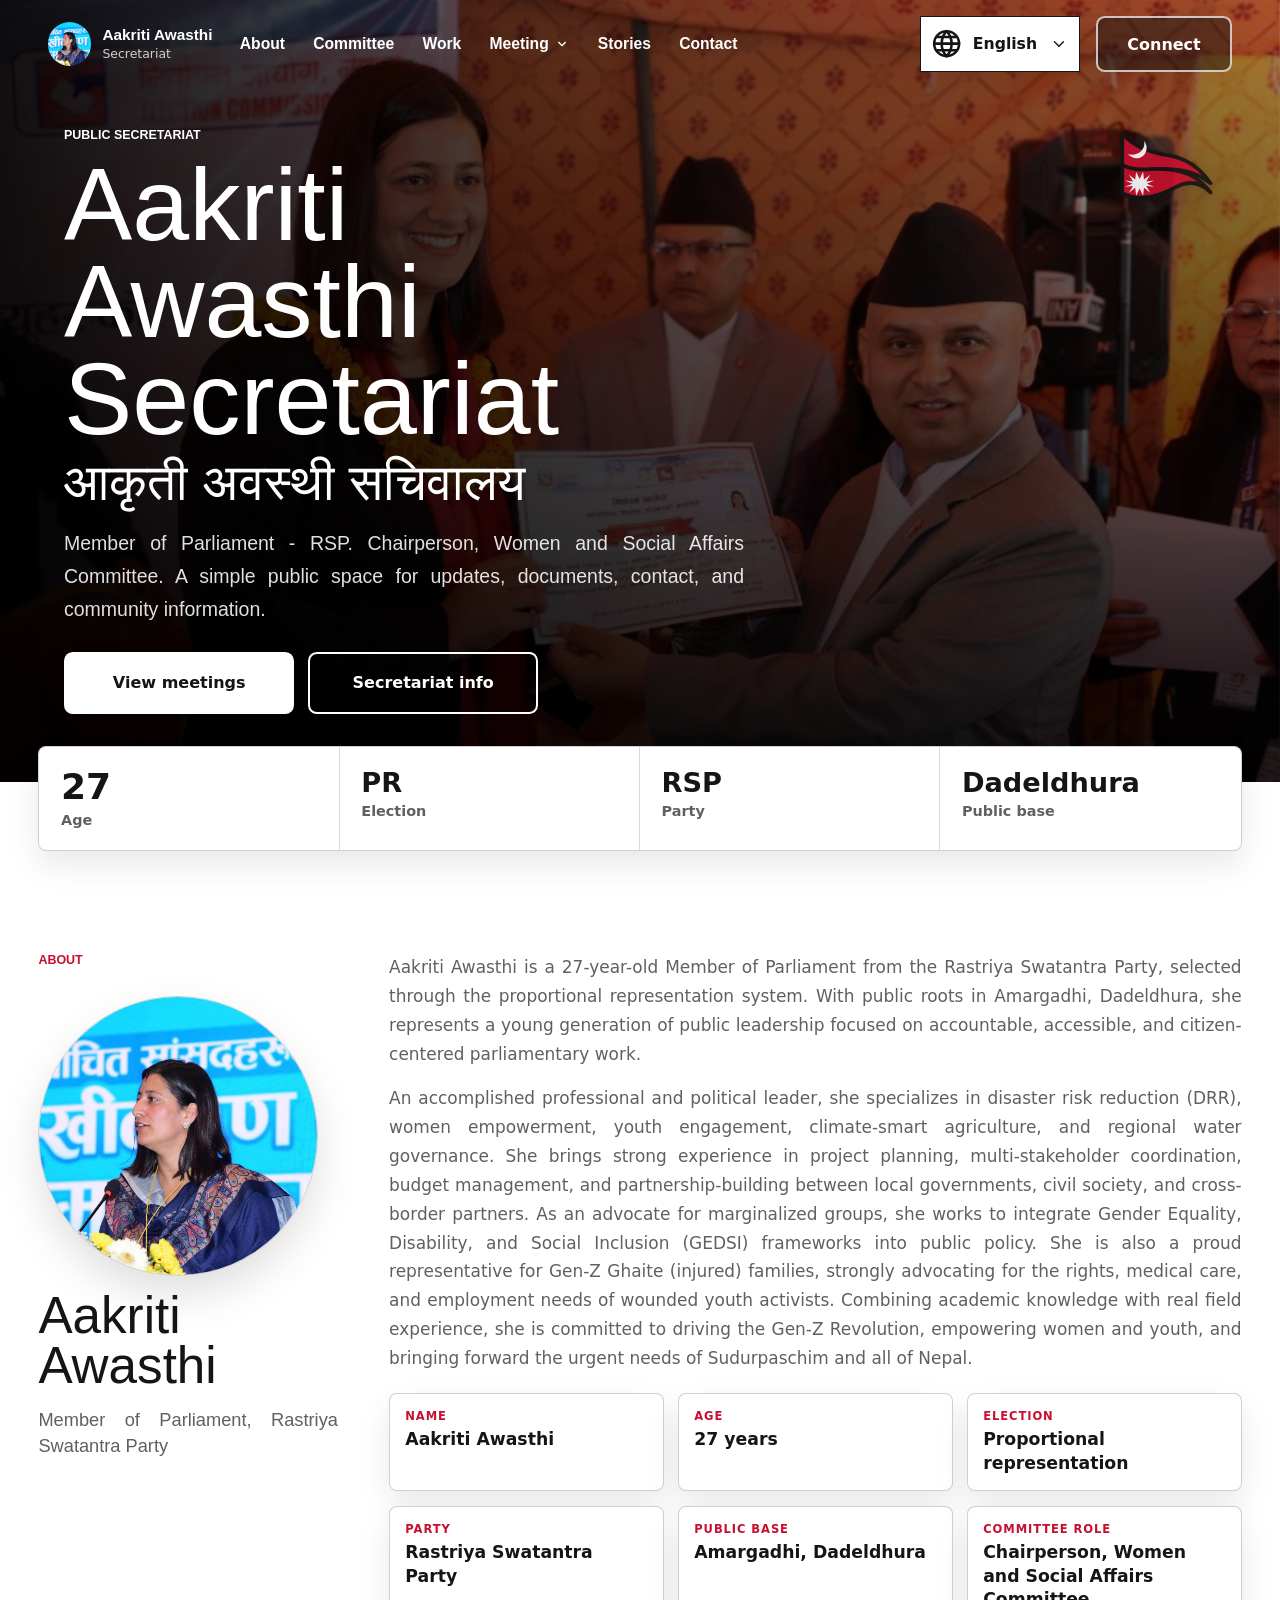
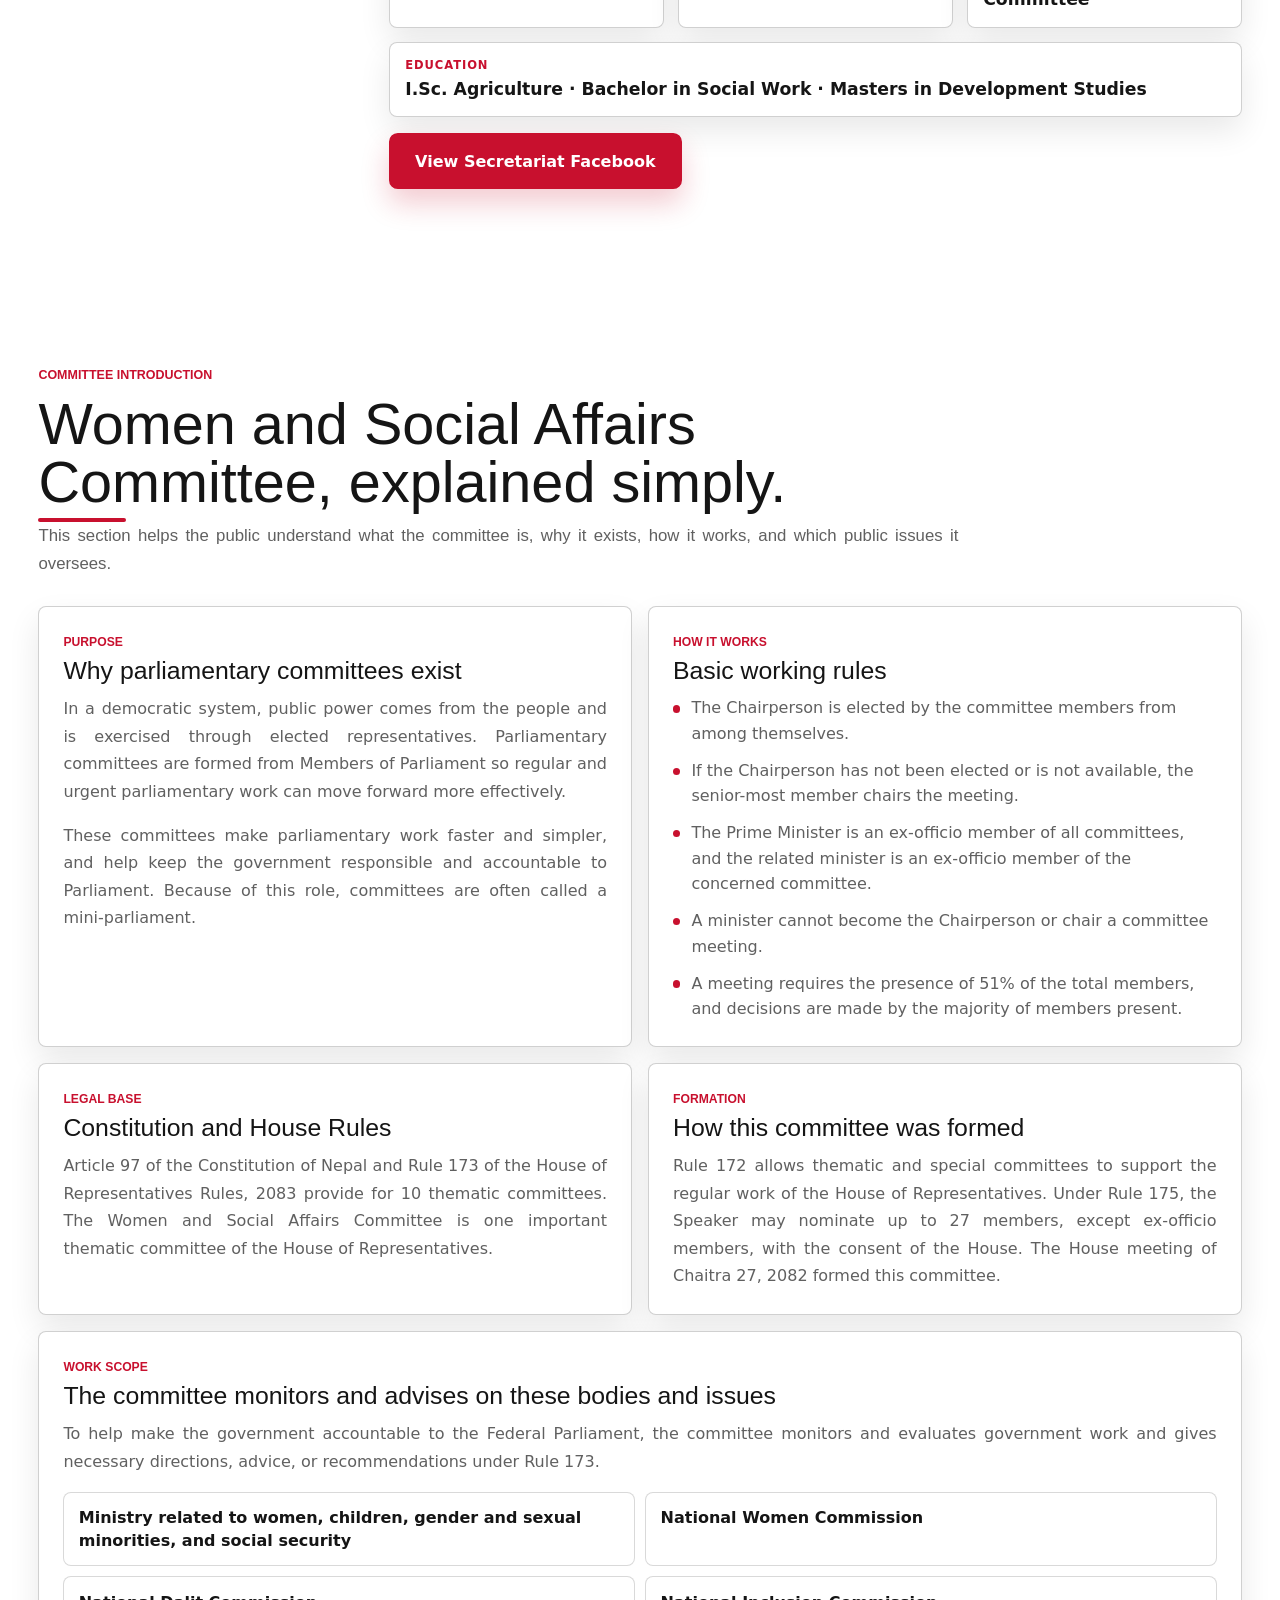
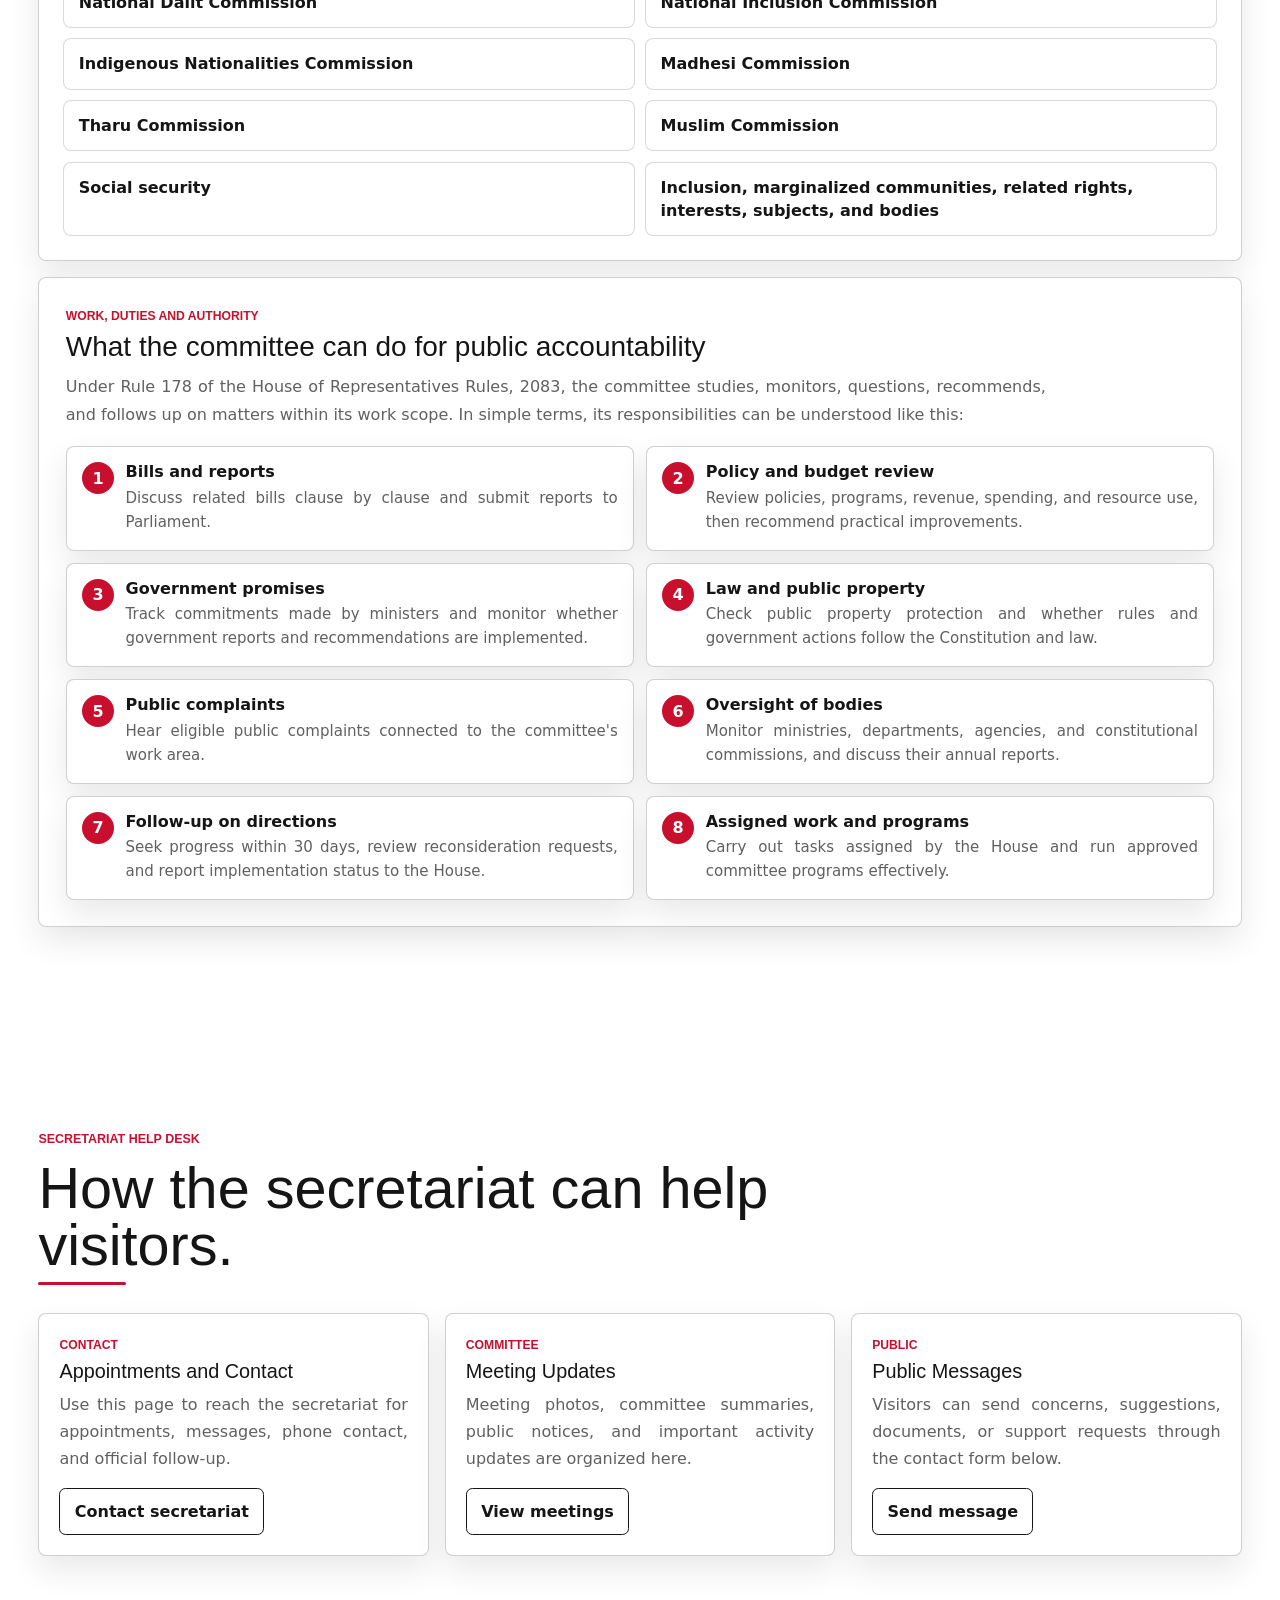
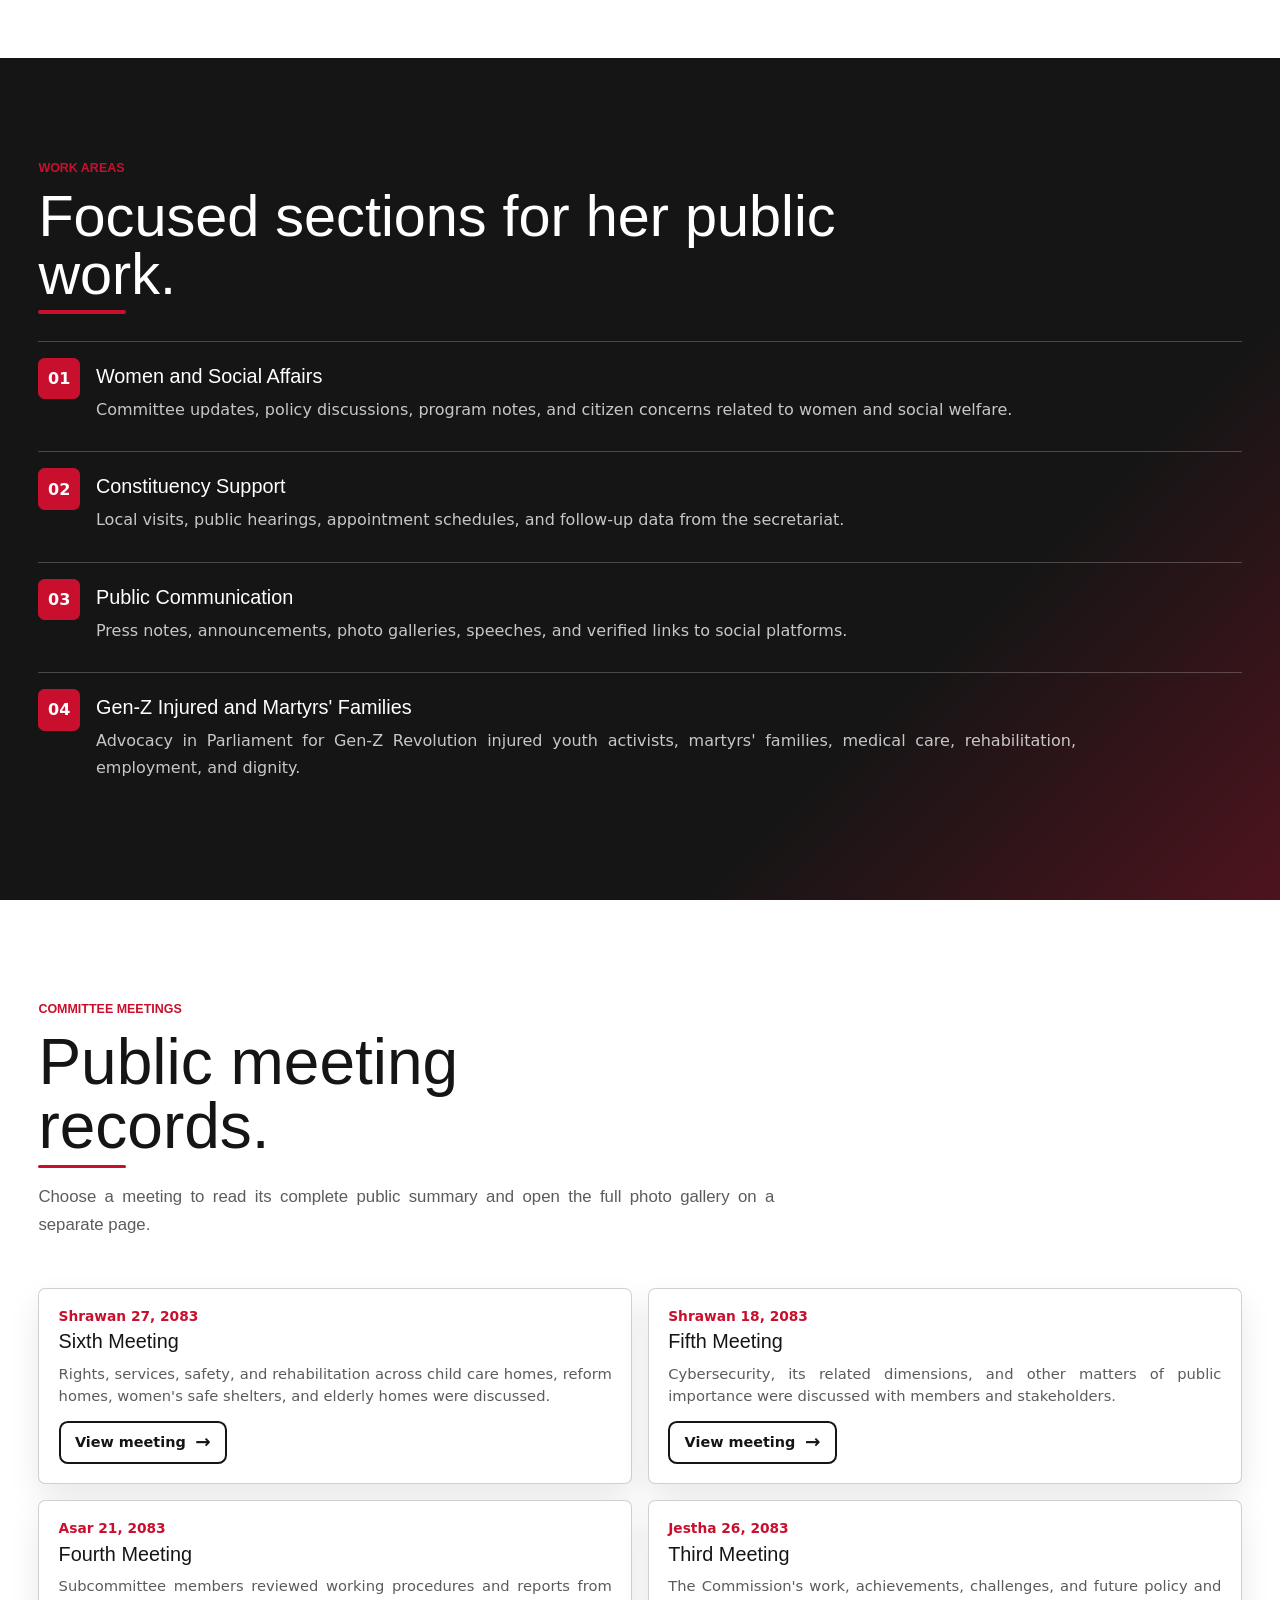
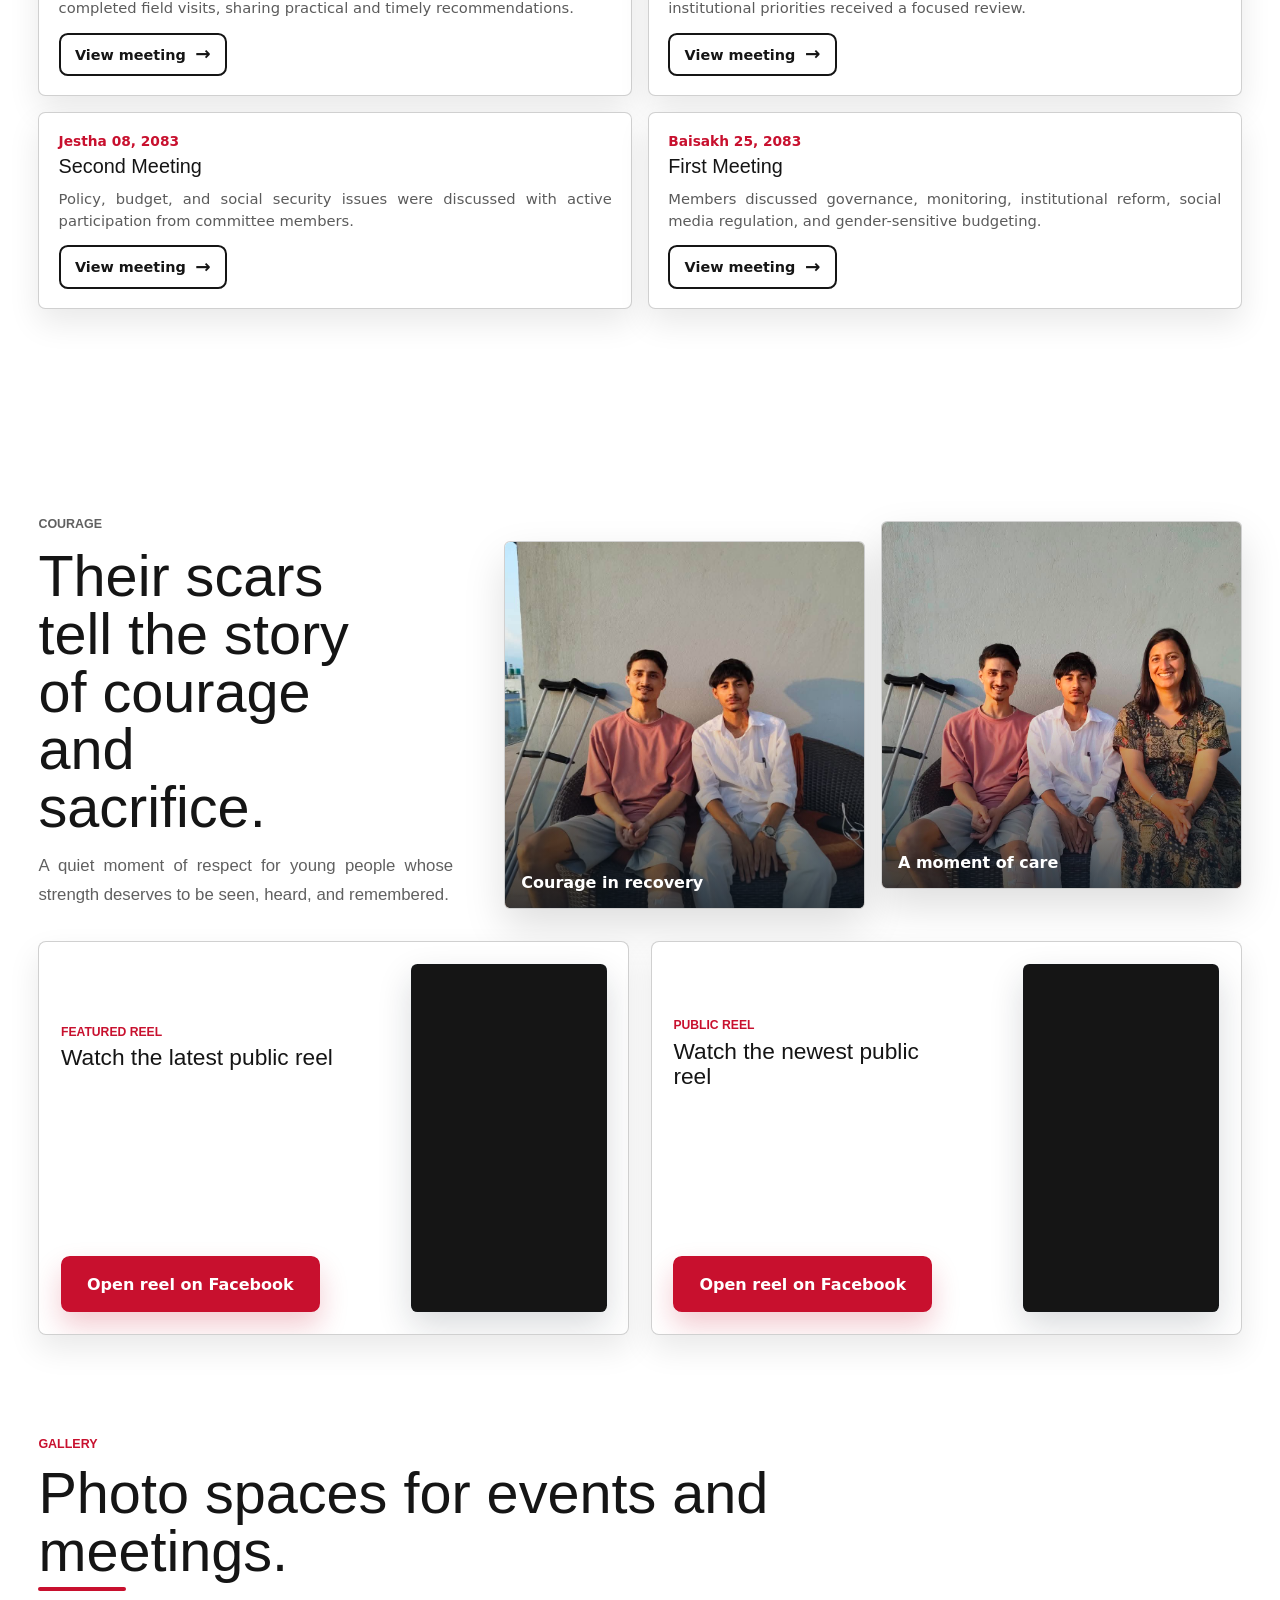
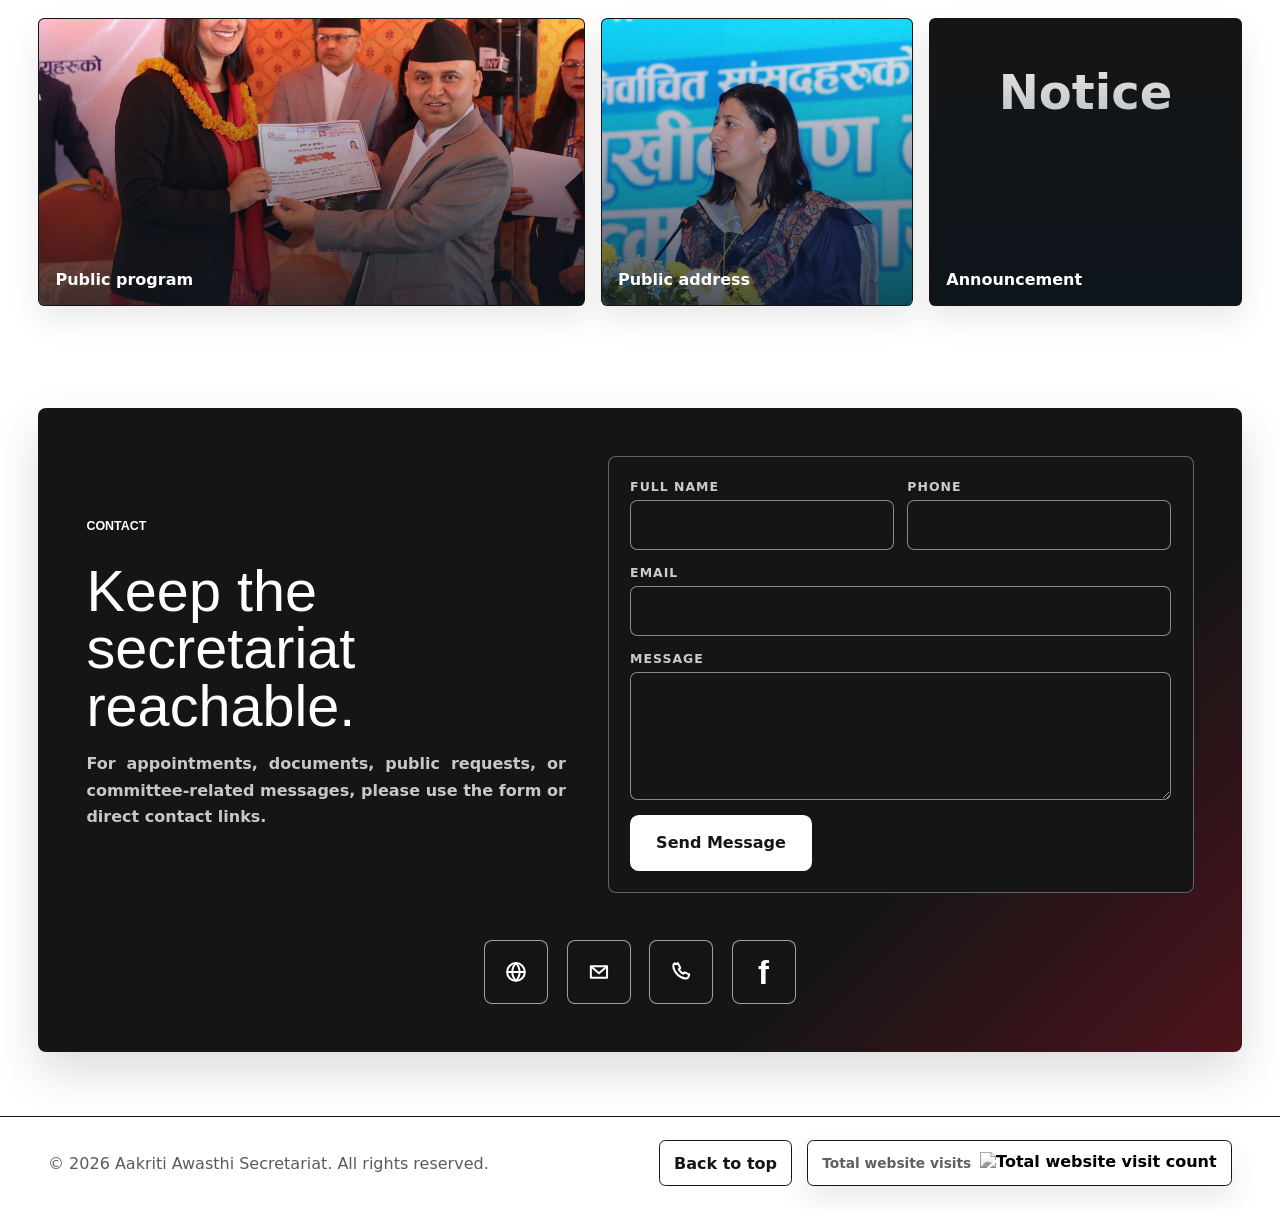
==== index.html @ 47ad277a "Keep language selector position fixed" ====
<!doctype html>
<html lang="en">
  <head>
    <meta charset="utf-8" />
    <meta name="viewport" content="width=device-width, initial-scale=1" />
    <title>Aakriti Awasthi Secretariat</title>
    <meta
      name="description"
      content="Official public profile and secretariat information page for Aakriti Awasthi."
    />
    <link rel="icon" type="image/png" sizes="32x32" href="assets/favicon-32.png" />
    <link rel="icon" type="image/png" sizes="512x512" href="assets/favicon.png" />
    <link rel="apple-touch-icon" href="assets/apple-touch-icon.png" />
    <link rel="stylesheet" href="styles.css?v=20260827-5" />
  </head>
  <body>
    <header class="site-header" data-header>
      <a class="brand" href="#home" aria-label="Aakriti Awasthi Secretariat home">
        <span class="brand-mark">
          <img src="assets/profileaakriti.jpg" alt="" />
        </span>
        <span>
          <strong data-en="Aakriti Awasthi" data-ne="आकृती अवस्थी">Aakriti Awasthi</strong>
          <small data-en="Secretariat" data-ne="सचिवालय">Secretariat</small>
        </span>
      </a>

      <nav class="nav-links" id="main-navigation" aria-label="Main navigation">
        <a href="#about" data-en="About" data-ne="परिचय">About</a>
        <a href="#committee" data-en="Committee" data-ne="समिति">Committee</a>
        <a href="#work" data-en="Work" data-ne="काम">Work</a>
        <div class="nav-dropdown" data-meeting-menu>
          <button
            class="nav-dropdown-toggle"
            type="button"
            aria-expanded="false"
            aria-haspopup="menu"
            data-meeting-toggle
          >
            <span data-en="Meeting" data-ne="बैठक">Meeting</span>
            <svg class="nav-dropdown-chevron" viewBox="0 0 24 24" aria-hidden="true">
              <path d="m7 9.5 5 5 5-5" />
            </svg>
          </button>
          <div class="nav-dropdown-panel" role="menu" aria-label="Meeting list">
            <button
              type="button"
              role="menuitem"
              data-meeting-preview
              data-meeting-date="2026-08-12"
              data-title-en="Sixth Meeting"
              data-title-ne="छैटौँ बैठक"
              data-date-en="Sixth Meeting · Shrawan 27, 2083"
              data-date-ne="छैटौँ बैठक · २०८३ श्रावण २७"
              data-summary-en="A focused discussion on rights, services, rehabilitation, and state support for people living in child care homes, child reform homes, women's safe shelters, and elderly homes."
              data-summary-ne="बालगृह, बाल सुधार गृह, महिला सुरक्षित आवास गृह र वृद्धाश्रममा रहने व्यक्तिको अधिकार, सेवा, पुनर्स्थापना तथा राज्यबाट प्राप्त सुविधामाथि केन्द्रित छलफल।"
              data-page="meetings.html?meeting=5#meeting-5"
            >
              <span data-en="Sixth Meeting" data-ne="छैटौँ बैठक">Sixth Meeting</span>
              <small data-en="Shrawan 27, 2083" data-ne="२०८३ श्रावण २७">Shrawan 27, 2083</small>
            </button>
            <button
              type="button"
              role="menuitem"
              data-meeting-preview
              data-meeting-date="2026-08-03"
              data-title-en="Fifth Meeting"
              data-title-ne="पाँचौँ बैठक"
              data-date-en="Fifth Meeting · Shrawan 18, 2083"
              data-date-ne="पाँचौँ बैठक · २०८३ श्रावण १८"
              data-summary-en="A focused committee discussion on cybersecurity, its related dimensions, and other matters of public importance."
              data-summary-ne="साइबर सुरक्षा, यससँग सम्बन्धित विविध पक्ष तथा सार्वजनिक महत्त्वका अन्य विषयमाथि केन्द्रित समिति छलफल।"
              data-page="meetings.html?meeting=4#meeting-4"
            >
              <span data-en="Fifth Meeting" data-ne="पाँचौँ बैठक">Fifth Meeting</span>
              <small data-en="Shrawan 18, 2083" data-ne="२०८३ श्रावण १८">Shrawan 18, 2083</small>
            </button>
            <button
              type="button"
              role="menuitem"
              data-meeting-preview
              data-meeting-date="2026-07-05"
              data-title-en="Fourth Meeting"
              data-title-ne="चौथो बैठक"
              data-date-en="Fourth Meeting · Asar 21, 2083"
              data-date-ne="चौथो बैठक · २०८३ असार २१"
              data-summary-en="A detailed discussion with subcommittee members on improving procedures and reviewing reports from completed field visits."
              data-summary-ne="उपसमितिको कार्यविधिलाई थप प्रभावकारी बनाउने तथा सम्पन्न स्थलगत भ्रमणका प्रतिवेदन समीक्षा गर्ने विषयमा विस्तृत छलफल।"
              data-page="meetings.html?meeting=6#meeting-6"
            >
              <span data-en="Fourth Meeting" data-ne="चौथो बैठक">Fourth Meeting</span>
              <small data-en="Asar 21, 2083" data-ne="२०८३ असार २१">Asar 21, 2083</small>
            </button>
            <button
              type="button"
              role="menuitem"
              data-meeting-preview
              data-meeting-date="2026-05-22"
              data-title-en="Second Meeting"
              data-title-ne="दोस्रो बैठक"
              data-date-en="Second Meeting · Jestha 08, 2083"
              data-date-ne="दोस्रो बैठक · २०८३ जेठ ०८"
              data-summary-en="A focused discussion with the Honorable Minister on the Government's policy, program, budget, and social security priorities."
              data-summary-ne="माननीय मन्त्रीज्यूको उपस्थितिमा नीति तथा कार्यक्रम, बजेट र सामाजिक सुरक्षाका प्राथमिकतामाथि केन्द्रित छलफल।"
              data-page="meetings.html?meeting=1#meeting-1"
            >
              <span data-en="Second Meeting" data-ne="दोस्रो बैठक">Second Meeting</span>
              <small data-en="Jestha 08, 2083" data-ne="२०८३ जेठ ०८">Jestha 08, 2083</small>
            </button>
            <button
              type="button"
              role="menuitem"
              data-meeting-preview
              data-meeting-date="2026-05-08"
              data-title-en="First Meeting"
              data-title-ne="पहिलो बैठक"
              data-date-en="First Meeting · Baisakh 25, 2083"
              data-date-ne="पहिलो बैठक · २०८३ वैशाख २५"
              data-summary-en="Discussion on accountable committee performance, good governance, institutional reform, social media regulation, and gender-sensitive budgeting."
              data-summary-ne="उत्तरदायी समिति कार्यसम्पादन, सुशासन, संस्थागत सुधार, सामाजिक सञ्जाल नियमन र लैङ्गिक संवेदनशील बजेटमाथि छलफल।"
              data-page="meetings.html?meeting=2#meeting-2"
            >
              <span data-en="First Meeting" data-ne="पहिलो बैठक">First Meeting</span>
              <small data-en="Baisakh 25, 2083" data-ne="२०८३ वैशाख २५">Baisakh 25, 2083</small>
            </button>
            <button
              type="button"
              role="menuitem"
              data-meeting-preview
              data-meeting-date="2026-06-09"
              data-title-en="Third Meeting"
              data-title-ne="तेस्रो बैठक"
              data-date-en="Third Meeting · Jestha 26, 2083"
              data-date-ne="तेस्रो बैठक · २०८३ जेठ २६"
              data-summary-en="A result-oriented review of the Commission's work, achievements, challenges, and future policy and institutional priorities."
              data-summary-ne="आयोगको कामकारवाही, उपलब्धि, चुनौती र आगामी नीतिगत तथा संस्थागत प्राथमिकतामाथि परिणाममुखी समीक्षा।"
              data-page="meetings.html?meeting=3#meeting-3"
            >
              <span data-en="Third Meeting" data-ne="तेस्रो बैठक">Third Meeting</span>
              <small data-en="Jestha 26, 2083" data-ne="२०८३ जेठ २६">Jestha 26, 2083</small>
            </button>
          </div>
        </div>
        <a href="#stories" data-en="Stories" data-ne="कथा">Stories</a>
        <a href="#contact" data-en="Contact" data-ne="सम्पर्क">Contact</a>
      </nav>

      <details class="language-switcher" data-lang-current="en">
        <summary class="language-current" aria-label="Choose language">
          <span class="language-icon" aria-hidden="true">
            <svg viewBox="0 0 24 24" focusable="false">
              <circle cx="12" cy="12" r="9" />
              <path d="M3 12h18" />
              <path d="M12 3c2.4 2.55 3.6 5.55 3.6 9S14.4 18.45 12 21" />
              <path d="M12 3C9.6 5.55 8.4 8.55 8.4 12s1.2 6.45 3.6 9" />
              <path d="M5.1 7.2h13.8" />
              <path d="M5.1 16.8h13.8" />
            </svg>
          </span>
          <span class="language-current-text" data-en="English" data-ne="नेपाली">English</span>
          <svg class="language-chevron" viewBox="0 0 24 24" aria-hidden="true" focusable="false">
            <path d="m6 9 6 6 6-6" />
          </svg>
        </summary>
        <div class="language-menu" role="group" aria-label="Language options">
          <button class="lang-button is-active" type="button" data-lang-toggle="en" aria-pressed="true">English</button>
          <button class="lang-button" type="button" data-lang-toggle="ne" aria-pressed="false">नेपाली</button>
        </div>
      </details>

      <button
        class="menu-toggle"
        type="button"
        aria-label="Open navigation menu"
        aria-expanded="false"
        aria-controls="main-navigation"
        data-menu-toggle
      >
        <span></span>
        <span></span>
        <span></span>
      </button>

      <a class="header-action" href="#contact" data-en="Connect" data-ne="जोडिनुहोस्">Connect</a>
    </header>

    <main>
      <section class="hero" id="home" aria-labelledby="hero-title">
        <img
          class="hero-image"
          src="assets/coverpagephoto.jpg"
          alt="Aakriti Awasthi receiving an official certificate"
        />
        <div class="hero-shade"></div>
        <div class="hero-nepal-flag" aria-label="Animated Nepal flag" role="img">
          <svg class="nepal-flag-svg" viewBox="0 0 124 94" aria-hidden="true" focusable="false">
            <g class="flag-cloth">
              <path
                class="flag-panel flag-upper"
                d="M10 7 L10 45 C27 55 49 49 70 50 C91 51 106 58 117 67 C103 47 88 37 65 33 C42 29 25 23 10 7Z"
              />
              <path
                class="flag-panel flag-lower"
                d="M10 45 L10 79 C30 90 54 83 76 71 C92 63 106 67 117 78 C103 60 88 52 65 50 C42 48 27 54 10 45Z"
              />
              <path
                class="flag-moon-mark"
                d="M35.1 33.8c-5.5 4.5-13.8 3.5-18.1-2.2 5.4 1.8 11.7.4 15.9-3.8 3.4-3.5 4.6-8 3.7-12.2 4.4 5.7 3.8 13.8-1.5 18.2Z"
              />
              <path
                class="flag-sunburst"
                d="M31 61.7 35.2 53l1.1 9.5 7.6-5.8-4.9 8.2 9.6-1.2-8.8 3.8 8.8 3.8-9.6-1.2 4.9 8.2-7.6-5.8-1.1 9.5-4.2-8.7-4.2 8.7-1.1-9.5-7.6 5.8 4.9-8.2-9.6 1.2 8.8-3.8-8.8-3.8 9.6 1.2-4.9-8.2 7.6 5.8 1.1-9.5Z"
              />
            </g>
          </svg>
        </div>
        <div class="hero-content">
          <div class="hero-text">
            <p class="eyebrow" data-en="Public Secretariat" data-ne="सार्वजनिक सचिवालय">Public Secretariat</p>
            <h1
              id="hero-title"
              data-en="Aakriti Awasthi Secretariat <span class='devanagari'>आकृती अवस्थी सचिवालय</span>"
              data-ne="आकृती अवस्थी सचिवालय <span class='devanagari'>Aakriti Awasthi Secretariat</span>"
            >
              Aakriti Awasthi Secretariat
              <span class="devanagari">आकृती अवस्थी सचिवालय</span>
            </h1>
            <p
              class="hero-copy"
              data-en="Member of Parliament - RSP. Chairperson, Women and Social Affairs Committee. A simple public space for updates, documents, contact, and community information."
              data-ne="सांसद - रास्वपा। महिला तथा सामाजिक मामिला समितिकी सभापति। अपडेट, कागजात, सम्पर्क र समुदायका जानकारीका लागि सरल सार्वजनिक स्थान।"
            >
              Member of Parliament - RSP. Chairperson, Women and Social Affairs
              Committee. A simple public space for updates, documents, contact,
              and community information.
            </p>
            <div class="hero-actions" aria-label="Primary links">
              <a class="button primary" href="#meeting" data-en="View meetings" data-ne="बैठकहरू हेर्नुहोस्">View meetings</a>
              <a class="button ghost" href="#secretariat-info" data-en="Secretariat info" data-ne="सचिवालय जानकारी">Secretariat info</a>
            </div>
          </div>
        </div>
      </section>

      <section class="quick-strip" aria-label="Profile highlights">
        <article>
          <span class="stat" data-count="27" data-en="27" data-ne="२७">0</span>
          <p data-en="Age" data-ne="उमेर">Age</p>
        </article>
        <article>
          <span class="stat stat-text" data-en="PR" data-ne="PR">PR</span>
          <p data-en="Election" data-ne="निर्वाचन">Election</p>
        </article>
        <article>
          <span class="stat stat-text" data-en="RSP" data-ne="रास्वपा">RSP</span>
          <p data-en="Party" data-ne="पार्टी">Party</p>
        </article>
        <article>
          <span class="stat stat-text stat-place" data-en="Dadeldhura" data-ne="डडेलधुरा">Dadeldhura</span>
          <p data-en="Public base" data-ne="सार्वजनिक आधार">Public base</p>
        </article>
      </section>


      <section class="section split about-section reveal" id="about">
        <div class="about-title">
          <p class="eyebrow" data-en="About" data-ne="परिचय">About</p>
          <div class="about-portrait">
            <img src="assets/profileaakriti.jpg" alt="Aakriti Awasthi speaking at a public program" />
          </div>
          <h2 data-en="Aakriti Awasthi" data-ne="आकृती अवस्थी">Aakriti Awasthi</h2>
          <p
            class="about-subtitle"
            data-en="Member of Parliament, Rastriya Swatantra Party"
            data-ne="सांसद, राष्ट्रिय स्वतन्त्र पार्टी"
          >
            Member of Parliament, Rastriya Swatantra Party
          </p>
        </div>
        <div class="section-copy about-profile">
          <p
            data-en="Aakriti Awasthi is a 27-year-old Member of Parliament from the Rastriya Swatantra Party, selected through the proportional representation system. With public roots in Amargadhi, Dadeldhura, she represents a young generation of public leadership focused on accountable, accessible, and citizen-centered parliamentary work."
            data-ne="आकृती अवस्थी राष्ट्रिय स्वतन्त्र पार्टीबाट समानुपातिक प्रणालीमार्फत चयन हुनुभएकी २७ वर्षीया सांसद हुनुहुन्छ। अमरगढी, डडेलधुरासँग जोडिएको सार्वजनिक आधारसहित उहाँ जवाफदेही, सहज र नागरिक केन्द्रित संसदीय कार्यमा केन्द्रित युवा नेतृत्वको प्रतिनिधित्व गर्नुहुन्छ।"
          >
            Aakriti Awasthi is a 27-year-old Member of Parliament from the
            Rastriya Swatantra Party, selected through the proportional
            representation system. With public roots in Amargadhi, Dadeldhura,
            she represents a young generation of public leadership focused on
            accountable, accessible, and citizen-centered parliamentary work.
          </p>
          <p
            data-en="An accomplished professional and political leader, she specializes in disaster risk reduction (DRR), women empowerment, youth engagement, climate-smart agriculture, and regional water governance. She brings strong experience in project planning, multi-stakeholder coordination, budget management, and partnership-building between local governments, civil society, and cross-border partners. As an advocate for marginalized groups, she works to integrate Gender Equality, Disability, and Social Inclusion (GEDSI) frameworks into public policy. She is also a proud representative for Gen-Z Ghaite (injured) families, strongly advocating for the rights, medical care, and employment needs of wounded youth activists. Combining academic knowledge with real field experience, she is committed to driving the Gen-Z Revolution, empowering women and youth, and bringing forward the urgent needs of Sudurpaschim and all of Nepal."
            data-ne="विपद् जोखिम न्यूनीकरण (DRR), महिला सशक्तीकरण, युवा सहभागिता, जलवायु–मैत्री कृषि र क्षेत्रीय जल शासनमा विशेषज्ञता राख्ने उहाँ एक सक्षम पेशेवर तथा राजनीतिक नेतृत्व हुनुहुन्छ। स्थानीय सरकार, नागरिक समाज र सीमा–पार साझेदारहरूबीच रणनीतिक सहकार्य निर्माण गर्न परियोजना योजना, बहुपक्षीय समन्वय र बजेट व्यवस्थापनमा उहाँको बलियो अनुभव छ। सीमान्तकृत समूहहरूको पक्षमा वकालत गर्दै उहाँ सार्वजनिक नीतिमा लैङ्गिक समानता, अपाङ्गता र सामाजिक समावेशीकरण (GEDSI) का ढाँचाहरू समावेश गर्न सक्रिय हुनुहुन्छ। उहाँ Gen-Z घाइते परिवारहरूको गर्विलो प्रतिनिधि पनि हुनुहुन्छ र घाइते युवा अभियन्ताहरूको अधिकार, उपचार सेवा र रोजगारी आवश्यकताका लागि दृढतापूर्वक आवाज उठाउनुहुन्छ। शैक्षिक ज्ञान र वास्तविक क्षेत्रीय अनुभवलाई जोड्दै उहाँ Gen-Z Revolution, महिला तथा युवा सशक्तीकरण र सुदूरपश्चिमसहित सम्पूर्ण नेपालको तत्कालीन आवश्यकतालाई अघि सार्न प्रतिबद्ध हुनुहुन्छ।"
          >
            An accomplished professional and political leader, she specializes
            in disaster risk reduction (DRR), women empowerment, youth
            engagement, climate-smart agriculture, and regional water
            governance. She brings strong experience in project planning,
            multi-stakeholder coordination, budget management, and
            partnership-building between local governments, civil society, and
            cross-border partners. As an advocate for marginalized groups, she
            works to integrate Gender Equality, Disability, and Social
            Inclusion (GEDSI) frameworks into public policy. She is also a
            proud representative for Gen-Z Ghaite (injured) families, strongly
            advocating for the rights, medical care, and employment needs of
            wounded youth activists. Combining academic knowledge with real
            field experience, she is committed to driving the Gen-Z Revolution,
            empowering women and youth, and bringing forward the urgent needs
            of Sudurpaschim and all of Nepal.
          </p>

          <div class="profile-facts" aria-label="Aakriti Awasthi profile details">
            <div class="profile-fact">
              <span data-en="Name" data-ne="नाम">Name</span>
              <strong data-en="Aakriti Awasthi" data-ne="आकृती अवस्थी">Aakriti Awasthi</strong>
            </div>
            <div class="profile-fact">
              <span data-en="Age" data-ne="उमेर">Age</span>
              <strong data-en="27 years" data-ne="२७ वर्ष">27 years</strong>
            </div>
            <div class="profile-fact">
              <span data-en="Election" data-ne="निर्वाचन">Election</span>
              <strong data-en="Proportional representation" data-ne="समानुपातिक">Proportional representation</strong>
            </div>
            <div class="profile-fact">
              <span data-en="Party" data-ne="पार्टी">Party</span>
              <strong data-en="Rastriya Swatantra Party" data-ne="राष्ट्रिय स्वतन्त्र पार्टी">Rastriya Swatantra Party</strong>
            </div>
            <div class="profile-fact">
              <span data-en="Public base" data-ne="सार्वजनिक आधार">Public base</span>
              <strong data-en="Amargadhi, Dadeldhura" data-ne="अमरगढी, डडेलधुरा">Amargadhi, Dadeldhura</strong>
            </div>
            <div class="profile-fact">
              <span data-en="Committee role" data-ne="समिति भूमिका">Committee role</span>
              <strong data-en="Chairperson, Women and Social Affairs Committee" data-ne="सभापति, महिला तथा सामाजिक मामिला समिति">Chairperson, Women and Social Affairs Committee</strong>
            </div>
            <div class="profile-fact profile-fact-wide">
              <span data-en="Education" data-ne="शिक्षा">Education</span>
              <strong
                data-en="I.Sc. Agriculture · Bachelor in Social Work · Masters in Development Studies"
                data-ne="आई.एस्सी. कृषि · सामाजिक कार्यमा स्नातक · विकास अध्ययनमा स्नातकोत्तर"
              >
                I.Sc. Agriculture · Bachelor in Social Work · Masters in Development Studies
              </strong>
            </div>
          </div>

          <a
            class="profile-link"
            href="https://www.facebook.com/profile.php?id=61574259752437"
            target="_blank"
            rel="noopener noreferrer"
            data-en="View Secretariat Facebook"
            data-ne="सचिवालय फेसबुक हेर्नुहोस्"
          >
            View Secretariat Facebook
          </a>
        </div>
      </section>


      <section class="section committee-section reveal section-reveal" id="committee" aria-labelledby="committee-title">
        <div class="section-heading reveal">
          <p class="eyebrow" data-en="Committee Introduction" data-ne="समितिको परिचय">Committee Introduction</p>
          <h2
            id="committee-title"
            data-en="Women and Social Affairs Committee, explained simply."
            data-ne="महिला तथा सामाजिक मामिला समिति सरल रूपमा।"
          >
            Women and Social Affairs Committee, explained simply.
          </h2>
          <p
            class="committee-intro"
            data-en="This section helps the public understand what the committee is, why it exists, how it works, and which public issues it oversees."
            data-ne="यस भागले सर्वसाधारणलाई समिति के हो, किन गठन गरिन्छ, कसरी काम गर्छ र कुन सार्वजनिक विषयहरू हेर्छ भन्ने कुरा सजिलै बुझाउँछ।"
          >
            This section helps the public understand what the committee is, why
            it exists, how it works, and which public issues it oversees.
          </p>
        </div>

        <div class="committee-grid">
          <article class="committee-panel reveal">
            <span class="card-kicker" data-en="Purpose" data-ne="उद्देश्य">Purpose</span>
            <h3 data-en="Why parliamentary committees exist" data-ne="संसदीय समिति किन आवश्यक हुन्छ">Why parliamentary committees exist</h3>
            <p
              data-en="In a democratic system, public power comes from the people and is exercised through elected representatives. Parliamentary committees are formed from Members of Parliament so regular and urgent parliamentary work can move forward more effectively."
              data-ne="लोकतान्त्रिक व्यवस्थामा राज्य शक्तिको स्रोत जनता हुन् र जनतामा निहित सार्वभौमसत्ता जनप्रतिनिधिमार्फत प्रयोग गरिन्छ। संसद्का नियमित तथा आकस्मिक काम प्रभावकारी रूपमा अघि बढाउन सांसदहरूबाट संसदीय समिति गठन गरिन्छ।"
            >
              In a democratic system, public power comes from the people and is
              exercised through elected representatives. Parliamentary
              committees are formed from Members of Parliament so regular and
              urgent parliamentary work can move forward more effectively.
            </p>
            <p
              data-en="These committees make parliamentary work faster and simpler, and help keep the government responsible and accountable to Parliament. Because of this role, committees are often called a mini-parliament."
              data-ne="यस्ता समितिले संसद्का कामलाई सरल र छिटोछरितो बनाउँछन् तथा सरकारलाई संसद्प्रति जिम्मेवार र जवाफदेही बनाउन सहयोग गर्छन्। त्यसैले समितिलाई लघु संसद पनि भनिन्छ।"
            >
              These committees make parliamentary work faster and simpler, and
              help keep the government responsible and accountable to
              Parliament. Because of this role, committees are often called a
              mini-parliament.
            </p>
          </article>

          <article class="committee-panel reveal">
            <span class="card-kicker" data-en="How it works" data-ne="काम गर्ने तरिका">How it works</span>
            <h3 data-en="Basic working rules" data-ne="मुख्य कार्य नियम">Basic working rules</h3>
            <ul class="committee-points">
              <li data-en="The Chairperson is elected by the committee members from among themselves." data-ne="समितिका सदस्यहरूले आफूमध्येबाट सभापति निर्वाचित गर्छन्।">The Chairperson is elected by the committee members from among themselves.</li>
              <li data-en="If the Chairperson has not been elected or is not available, the senior-most member chairs the meeting." data-ne="सभापति निर्वाचन नभएको वा नरहेको अवस्थामा ज्येष्ठ सदस्यले बैठकको अध्यक्षता गर्छन्।">If the Chairperson has not been elected or is not available, the senior-most member chairs the meeting.</li>
              <li data-en="The Prime Minister is an ex-officio member of all committees, and the related minister is an ex-officio member of the concerned committee." data-ne="प्रधानमन्त्री सबै समितिका पदेन सदस्य हुन्छन् र कार्यक्षेत्रसँग सम्बन्धित मन्त्री सम्बन्धित समितिका पदेन सदस्य हुन्छन्।">The Prime Minister is an ex-officio member of all committees, and the related minister is an ex-officio member of the concerned committee.</li>
              <li data-en="A minister cannot become the Chairperson or chair a committee meeting." data-ne="कुनै पनि मन्त्रीले समितिको सभापति हुन वा बैठकको अध्यक्षता गर्न मिल्दैन।">A minister cannot become the Chairperson or chair a committee meeting.</li>
              <li data-en="A meeting requires the presence of 51% of the total members, and decisions are made by the majority of members present." data-ne="बैठक बस्न सम्पूर्ण सदस्य संख्याको ५१ प्रतिशत उपस्थिति चाहिन्छ र निर्णय उपस्थित सदस्यको बहुमतबाट हुन्छ।">A meeting requires the presence of 51% of the total members, and decisions are made by the majority of members present.</li>
            </ul>
          </article>
        </div>

        <div class="committee-grid committee-grid-secondary">
          <article class="committee-panel reveal">
            <span class="card-kicker" data-en="Legal base" data-ne="कानूनी आधार">Legal base</span>
            <h3 data-en="Constitution and House Rules" data-ne="संविधान र प्रतिनिधि सभा नियमावली">Constitution and House Rules</h3>
            <p
              data-en="Article 97 of the Constitution of Nepal and Rule 173 of the House of Representatives Rules, 2083 provide for 10 thematic committees. The Women and Social Affairs Committee is one important thematic committee of the House of Representatives."
              data-ne="नेपालको संविधानको धारा ९७ तथा प्रतिनिधि सभा नियमावली, २०८३ को नियम १७३ मा १० वटा विषयगत समिति रहने व्यवस्था छ। महिला तथा सामाजिक मामिला समिति प्रतिनिधि सभाको एउटा महत्वपूर्ण विषयगत समिति हो।"
            >
              Article 97 of the Constitution of Nepal and Rule 173 of the House
              of Representatives Rules, 2083 provide for 10 thematic
              committees. The Women and Social Affairs Committee is one
              important thematic committee of the House of Representatives.
            </p>
          </article>

          <article class="committee-panel reveal">
            <span class="card-kicker" data-en="Formation" data-ne="गठन">Formation</span>
            <h3 data-en="How this committee was formed" data-ne="यो समिति कसरी गठन भयो">How this committee was formed</h3>
            <p
              data-en="Rule 172 allows thematic and special committees to support the regular work of the House of Representatives. Under Rule 175, the Speaker may nominate up to 27 members, except ex-officio members, with the consent of the House. The House meeting of Chaitra 27, 2082 formed this committee."
              data-ne="प्रतिनिधि सभा नियमावली, २०८३ को नियम १७२ अनुसार प्रतिनिधि सभाको नियमित कार्यमा सहयोग पुर्‍याउन विषयगत र विशेष समिति गठन गर्न सकिन्छ। नियम १७५ अनुसार सभामुखले प्रतिनिधि सभाको सहमति लिई पदेन सदस्यबाहेक बढीमा २७ जना सदस्य मनोनयन गर्न सक्छन्। २०८२ साल चैत्र २७ गतेको प्रतिनिधि सभाको बैठकले यो समिति गठन गरेको हो।"
            >
              Rule 172 allows thematic and special committees to support the
              regular work of the House of Representatives. Under Rule 175, the
              Speaker may nominate up to 27 members, except ex-officio members,
              with the consent of the House. The House meeting of Chaitra 27,
              2082 formed this committee.
            </p>
          </article>
        </div>

        <div class="committee-scope reveal">
          <span class="card-kicker" data-en="Work Scope" data-ne="समितिको कार्यक्षेत्र">Work Scope</span>
          <h3 data-en="The committee monitors and advises on these bodies and issues" data-ne="समितिले यी निकाय र विषयमा अनुगमन, मूल्यांकन र राय-सल्लाह दिन्छ">The committee monitors and advises on these bodies and issues</h3>
          <p
            data-en="To help make the government accountable to the Federal Parliament, the committee monitors and evaluates government work and gives necessary directions, advice, or recommendations under Rule 173."
            data-ne="सरकारलाई संघीय संसद्प्रति उत्तरदायी र जवाफदेही बनाउन नियम १७३ अनुसार समितिले सरकारका कामकारवाहीको अनुगमन र मूल्यांकन गरी आवश्यक निर्देशन, राय वा सल्लाह दिन्छ।"
          >
            To help make the government accountable to the Federal Parliament,
            the committee monitors and evaluates government work and gives
            necessary directions, advice, or recommendations under Rule 173.
          </p>
          <ul class="committee-scope-list">
            <li data-en="Ministry related to women, children, gender and sexual minorities, and social security" data-ne="महिला, बालबालिका, लैङ्गिक तथा यौनिक अल्पसङ्ख्यक र सामाजिक सुरक्षा सम्बन्धी मन्त्रालय">Ministry related to women, children, gender and sexual minorities, and social security</li>
            <li data-en="National Women Commission" data-ne="राष्ट्रिय महिला आयोग">National Women Commission</li>
            <li data-en="National Dalit Commission" data-ne="राष्ट्रिय दलित आयोग">National Dalit Commission</li>
            <li data-en="National Inclusion Commission" data-ne="राष्ट्रिय समावेशी आयोग">National Inclusion Commission</li>
            <li data-en="Indigenous Nationalities Commission" data-ne="आदिवासी जनजाति आयोग">Indigenous Nationalities Commission</li>
            <li data-en="Madhesi Commission" data-ne="मधेशी आयोग">Madhesi Commission</li>
            <li data-en="Tharu Commission" data-ne="थारु आयोग">Tharu Commission</li>
            <li data-en="Muslim Commission" data-ne="मुस्लिम आयोग">Muslim Commission</li>
            <li data-en="Social security" data-ne="सामाजिक सुरक्षा">Social security</li>
            <li data-en="Inclusion, marginalized communities, related rights, interests, subjects, and bodies" data-ne="समावेशीता तथा सीमान्तकृत वर्ग समुदायको हकहित सम्बन्धी विषय र सम्बद्ध निकाय">Inclusion, marginalized communities, related rights, interests, subjects, and bodies</li>
          </ul>
        </div>
        <article class="committee-duties reveal">
          <div class="committee-duty-copy">
            <span class="card-kicker" data-en="Work, Duties and Authority" data-ne="समितिको काम, कर्तव्य र अधिकार">Work, Duties and Authority</span>
            <h3 data-en="What the committee can do for public accountability" data-ne="सार्वजनिक जवाफदेहिताका लागि समितिले गर्ने मुख्य काम">What the committee can do for public accountability</h3>
            <p
              data-en="Under Rule 178 of the House of Representatives Rules, 2083, the committee studies, monitors, questions, recommends, and follows up on matters within its work scope. In simple terms, its responsibilities can be understood like this:"
              data-ne="प्रतिनिधि सभा नियमावली, २०८३ को नियम १७८ अनुसार समितिले आफ्नो कार्यक्षेत्रभित्र अध्ययन, अनुगमन, छलफल, सिफारिस, निर्देशन र फलोअप गर्छ। सजिलो भाषामा समितिका मुख्य जिम्मेवारी यसरी बुझ्न सकिन्छ:"
            >
              Under Rule 178 of the House of Representatives Rules, 2083, the
              committee studies, monitors, questions, recommends, and follows
              up on matters within its work scope. In simple terms, its
              responsibilities can be understood like this:
            </p>
          </div>

          <ol class="committee-duty-list">
            <li>
              <span data-en="1" data-ne="१">1</span>
              <strong data-en="Bills and reports" data-ne="विधेयक र प्रतिवेदन">Bills and reports</strong>
              <p data-en="Discuss related bills clause by clause and submit reports to Parliament." data-ne="सम्बन्धित विधेयकमाथि दफावार छलफल गरी संसदमा प्रतिवेदन पेस गर्ने।">Discuss related bills clause by clause and submit reports to Parliament.</p>
            </li>
            <li>
              <span data-en="2" data-ne="२">2</span>
              <strong data-en="Policy and budget review" data-ne="नीति तथा बजेट समीक्षा">Policy and budget review</strong>
              <p data-en="Review policies, programs, revenue, spending, and resource use, then recommend practical improvements." data-ne="नीति, कार्यक्रम, राजस्व, खर्च र स्रोत परिचालनको समीक्षा गरी व्यवहारिक सुधार सिफारिस गर्ने।">Review policies, programs, revenue, spending, and resource use, then recommend practical improvements.</p>
            </li>
            <li>
              <span data-en="3" data-ne="३">3</span>
              <strong data-en="Government promises" data-ne="सरकारी प्रतिबद्धता">Government promises</strong>
              <p data-en="Track commitments made by ministers and monitor whether government reports and recommendations are implemented." data-ne="मन्त्रीहरूले गरेका प्रतिबद्धता र सरकारी प्रतिवेदनका सिफारिस कार्यान्वयन भए नभएको अनुगमन गर्ने।">Track commitments made by ministers and monitor whether government reports and recommendations are implemented.</p>
            </li>
            <li>
              <span data-en="4" data-ne="४">4</span>
              <strong data-en="Law and public property" data-ne="कानुन र सार्वजनिक सम्पत्ति">Law and public property</strong>
              <p data-en="Check public property protection and whether rules and government actions follow the Constitution and law." data-ne="सार्वजनिक सम्पत्तिको संरक्षण तथा नियम र सरकारी काम संविधान र कानुनअनुसार भए नभएको हेर्ने।">Check public property protection and whether rules and government actions follow the Constitution and law.</p>
            </li>
            <li>
              <span data-en="5" data-ne="५">5</span>
              <strong data-en="Public complaints" data-ne="सार्वजनिक उजुरी">Public complaints</strong>
              <p data-en="Hear eligible public complaints connected to the committee's work area." data-ne="समितिको कार्यक्षेत्रसँग सम्बन्धित ग्राह्य सार्वजनिक उजुरीको सुनुवाइ गर्ने।">Hear eligible public complaints connected to the committee's work area.</p>
            </li>
            <li>
              <span data-en="6" data-ne="६">6</span>
              <strong data-en="Oversight of bodies" data-ne="निकायहरूको अनुगमन">Oversight of bodies</strong>
              <p data-en="Monitor ministries, departments, agencies, and constitutional commissions, and discuss their annual reports." data-ne="मन्त्रालय, विभाग, निकाय र संवैधानिक आयोगहरूको अनुगमन गरी वार्षिक प्रतिवेदनमा छलफल गर्ने।">Monitor ministries, departments, agencies, and constitutional commissions, and discuss their annual reports.</p>
            </li>
            <li>
              <span data-en="7" data-ne="७">7</span>
              <strong data-en="Follow-up on directions" data-ne="निर्देशनको फलोअप">Follow-up on directions</strong>
              <p data-en="Seek progress within 30 days, review reconsideration requests, and report implementation status to the House." data-ne="३० दिनभित्र प्रगति विवरण माग्ने, पुनरावलोकन अनुरोध हेर्ने र कार्यान्वयन अवस्था सभामा पेस गर्ने।">Seek progress within 30 days, review reconsideration requests, and report implementation status to the House.</p>
            </li>
            <li>
              <span data-en="8" data-ne="८">8</span>
              <strong data-en="Assigned work and programs" data-ne="सुम्पिएको काम र कार्यक्रम">Assigned work and programs</strong>
              <p data-en="Carry out tasks assigned by the House and run approved committee programs effectively." data-ne="सभाले सुम्पेका काम गर्ने र स्वीकृत कार्यक्रम प्रभावकारी रूपमा सञ्चालन गर्ने।">Carry out tasks assigned by the House and run approved committee programs effectively.</p>
            </li>
          </ol>
        </article>

      </section>

      <section class="section reveal section-reveal" id="secretariat-info" aria-labelledby="data-title">
        <div class="section-heading reveal">
          <p class="eyebrow" data-en="Secretariat Help Desk" data-ne="सचिवालय सहायता">Secretariat Help Desk</p>
          <h2 id="data-title" data-en="How the secretariat can help visitors." data-ne="सचिवालयले आगन्तुकलाई कसरी सहयोग गर्छ।">
            How the secretariat can help visitors.
          </h2>
        </div>

        <div class="info-grid">
          <article class="info-card reveal">
            <span class="card-kicker" data-en="Contact" data-ne="सम्पर्क">Contact</span>
            <h3 data-en="Appointments and Contact" data-ne="भेटघाट र सम्पर्क">Appointments and Contact</h3>
            <p data-en="Use this page to reach the secretariat for appointments, messages, phone contact, and official follow-up." data-ne="भेटघाट, सन्देश, फोन सम्पर्क र आधिकारिक फलोअपका लागि यो पृष्ठबाट सचिवालयमा सम्पर्क गर्न सकिन्छ।">Use this page to reach the secretariat for appointments, messages, phone contact, and official follow-up.</p>
            <a href="#contact" data-en="Contact secretariat" data-ne="सचिवालयमा सम्पर्क गर्नुहोस्">Contact secretariat</a>
          </article>

          <article class="info-card reveal">
            <span class="card-kicker" data-en="Committee" data-ne="समिति">Committee</span>
            <h3 data-en="Meeting Updates" data-ne="बैठक अपडेट">Meeting Updates</h3>
            <p data-en="Meeting photos, committee summaries, public notices, and important activity updates are organized here." data-ne="बैठकका फोटो, समिति सारांश, सार्वजनिक सूचना र महत्त्वपूर्ण गतिविधि अपडेट यहाँ व्यवस्थित गरिन्छ।">Meeting photos, committee summaries, public notices, and important activity updates are organized here.</p>
            <a href="#meeting" data-en="View meetings" data-ne="बैठकहरू हेर्नुहोस्">View meetings</a>
          </article>

          <article class="info-card reveal">
            <span class="card-kicker" data-en="Public" data-ne="सार्वजनिक">Public</span>
            <h3 data-en="Public Messages" data-ne="सार्वजनिक सन्देश">Public Messages</h3>
            <p data-en="Visitors can send concerns, suggestions, documents, or support requests through the contact form below." data-ne="आगन्तुकले तलको सम्पर्क फारममार्फत सरोकार, सुझाव, कागजात वा सहयोग अनुरोध पठाउन सक्छन्।">Visitors can send concerns, suggestions, documents, or support requests through the contact form below.</p>
            <a href="#contact" data-en="Send message" data-ne="सन्देश पठाउनुहोस्">Send message</a>
          </article>
        </div>
      </section>

      <section class="section focus-band reveal section-reveal" id="work">
        <div class="section-heading reveal">
          <p class="eyebrow" data-en="Work Areas" data-ne="कार्य क्षेत्र">Work Areas</p>
          <h2 data-en="Focused sections for her public work." data-ne="उहाँको सार्वजनिक कार्यका मुख्य क्षेत्र।">
            Focused sections for her public work.
          </h2>
        </div>

        <div class="focus-list">
          <article class="focus-item reveal">
            <span>01</span>
            <div>
              <h3 data-en="Women and Social Affairs" data-ne="महिला तथा सामाजिक मामिला">Women and Social Affairs</h3>
              <p
                data-en="Committee updates, policy discussions, program notes, and citizen concerns related to women and social welfare."
                data-ne="महिला तथा सामाजिक कल्याणसँग सम्बन्धित समिति अपडेट, नीति छलफल, कार्यक्रम नोट र नागरिक सरोकार।"
              >
                Committee updates, policy discussions, program notes, and
                citizen concerns related to women and social welfare.
              </p>
            </div>
          </article>
          <article class="focus-item reveal">
            <span>02</span>
            <div>
              <h3 data-en="Constituency Support" data-ne="निर्वाचन क्षेत्र सहयोग">Constituency Support</h3>
              <p
                data-en="Local visits, public hearings, appointment schedules, and follow-up data from the secretariat."
                data-ne="स्थानीय भ्रमण, सार्वजनिक सुनुवाइ, भेटघाट तालिका र सचिवालयबाट हुने फलोअप विवरण।"
              >
                Local visits, public hearings, appointment schedules, and
                follow-up data from the secretariat.
              </p>
            </div>
          </article>
          <article class="focus-item reveal">
            <span>03</span>
            <div>
              <h3 data-en="Public Communication" data-ne="सार्वजनिक सञ्चार">Public Communication</h3>
              <p
                data-en="Press notes, announcements, photo galleries, speeches, and verified links to social platforms."
                data-ne="प्रेस नोट, घोषणा, फोटो ग्यालरी, भाषण र आधिकारिक सामाजिक सञ्जाल लिङ्क।"
              >
                Press notes, announcements, photo galleries, speeches, and
                verified links to social platforms.
              </p>
            </div>
          </article>
          <article class="focus-item reveal">
            <span>04</span>
            <div>
              <h3 data-en="Gen-Z Injured and Martyrs' Families" data-ne="Gen-Z घाइते र शहीद परिवार">Gen-Z Injured and Martyrs' Families</h3>
              <p
                data-en="Advocacy in Parliament for Gen-Z Revolution injured youth activists, martyrs' families, medical care, rehabilitation, employment, and dignity."
                data-ne="Gen-Z Revolution का घाइते युवा अभियन्ता, शहीद परिवार, उपचार, पुनर्स्थापना, रोजगारी र सम्मानका लागि संसदमा वकालत।"
              >
                Advocacy in Parliament for Gen-Z Revolution injured youth
                activists, martyrs' families, medical care, rehabilitation,
                employment, and dignity.
              </p>
            </div>
          </article>
        </div>
      </section>

      <section class="section meeting-section meeting-overview reveal section-reveal" id="meeting" aria-labelledby="meeting-title">
        <div class="meeting-overview-heading reveal">
          <p class="eyebrow" data-en="Committee meetings" data-ne="समितिका बैठकहरू">Committee meetings</p>
          <h2 id="meeting-title" data-en="Public meeting records." data-ne="सार्वजनिक बैठक अभिलेख।">Public meeting records.</h2>
          <p
            data-en="Choose a meeting to read its complete public summary and open the full photo gallery on a separate page."
            data-ne="सम्पूर्ण सार्वजनिक विवरण पढ्न र छुट्टै पृष्ठमा सबै फोटो हेर्न कुनै बैठक छान्नुहोस्।"
          >
            Choose a meeting to read its complete public summary and open the
            full photo gallery on a separate page.
          </p>
        </div>

        <div class="meeting-card-grid">
          <article class="meeting-card reveal">
            <div class="meeting-card-content">
              <time datetime="2026-08-12" data-en="Shrawan 27, 2083" data-ne="२०८३ श्रावण २७">Shrawan 27, 2083</time>
              <h3 data-en="Sixth Meeting" data-ne="छैटौँ बैठक">Sixth Meeting</h3>
              <p data-en="Rights, services, safety, and rehabilitation across child care homes, reform homes, women's safe shelters, and elderly homes were discussed." data-ne="बालगृह, बाल सुधार गृह, महिला सुरक्षित आवास तथा वृद्धाश्रममा अधिकार, सेवा, सुरक्षा र पुनर्स्थापनाबारे छलफल भयो।">Rights, services, safety, and rehabilitation across care and protection institutions were discussed.</p>
              <a class="button meeting-card-link" href="meetings.html?meeting=5#meeting-5" data-en="View meeting" data-ne="बैठक हेर्नुहोस्">View meeting</a>
            </div>
          </article>

          <article class="meeting-card reveal">
            <div class="meeting-card-content">
              <time datetime="2026-08-03" data-en="Shrawan 18, 2083" data-ne="२०८३ श्रावण १८">Shrawan 18, 2083</time>
              <h3 data-en="Fifth Meeting" data-ne="पाँचौँ बैठक">Fifth Meeting</h3>
              <p data-en="Cybersecurity, its related dimensions, and other matters of public importance were discussed with members and stakeholders." data-ne="साइबर सुरक्षा, यससँग सम्बन्धित विविध पक्ष तथा सार्वजनिक महत्त्वका अन्य विषयमा सदस्य र सरोकारवालासँग छलफल भयो।">Cybersecurity and its related dimensions were discussed with members and stakeholders.</p>
              <a class="button meeting-card-link" href="meetings.html?meeting=4#meeting-4" data-en="View meeting" data-ne="बैठक हेर्नुहोस्">View meeting</a>
            </div>
          </article>

          <article class="meeting-card reveal">
            <div class="meeting-card-content">
              <time datetime="2026-07-05" data-en="Asar 21, 2083" data-ne="२०८३ असार २१">Asar 21, 2083</time>
              <h3 data-en="Fourth Meeting" data-ne="चौथो बैठक">Fourth Meeting</h3>
              <p data-en="Subcommittee members reviewed working procedures and reports from completed field visits, sharing practical and timely recommendations." data-ne="उपसमितिका सदस्यहरूले कार्यविधि र सम्पन्न स्थलगत भ्रमणका प्रतिवेदन समीक्षा गर्दै व्यावहारिक तथा समयानुकूल सुझाव आदानप्रदान गर्नुभयो।">Subcommittee members reviewed procedures and field visit reports and shared practical recommendations.</p>
              <a class="button meeting-card-link" href="meetings.html?meeting=6#meeting-6" data-en="View meeting" data-ne="बैठक हेर्नुहोस्">View meeting</a>
            </div>
          </article>

          <article class="meeting-card reveal">
            <div class="meeting-card-content">
              <time datetime="2026-05-22" data-en="Jestha 08, 2083" data-ne="२०८३ जेठ ०८">Jestha 08, 2083</time>
              <h3 data-en="Second Meeting" data-ne="दोस्रो बैठक">Second Meeting</h3>
              <p data-en="Policy, budget, and social security issues were discussed with active participation from committee members." data-ne="नीति, बजेट र सामाजिक सुरक्षाका विषयमा समितिका माननीय सदस्यहरूको सक्रिय सहभागितासहित छलफल भयो।">Policy, budget, and social security issues were discussed with active participation from committee members.</p>
              <a class="button meeting-card-link" href="meetings.html?meeting=1#meeting-1" data-en="View meeting" data-ne="बैठक हेर्नुहोस्">View meeting</a>
            </div>
          </article>

          <article class="meeting-card reveal">
            <div class="meeting-card-content">
              <time datetime="2026-05-08" data-en="Baisakh 25, 2083" data-ne="२०८३ वैशाख २५">Baisakh 25, 2083</time>
              <h3 data-en="First Meeting" data-ne="पहिलो बैठक">First Meeting</h3>
              <p data-en="Members discussed governance, monitoring, institutional reform, social media regulation, and gender-sensitive budgeting." data-ne="सुशासन, अनुगमन, संस्थागत सुधार, सामाजिक सञ्जाल नियमन र लैङ्गिक संवेदनशील बजेटबारे छलफल भयो।">Members discussed governance, monitoring, regulation, and gender-sensitive budgeting.</p>
              <a class="button meeting-card-link" href="meetings.html?meeting=2#meeting-2" data-en="View meeting" data-ne="बैठक हेर्नुहोस्">View meeting</a>
            </div>
          </article>

          <article class="meeting-card reveal">
            <div class="meeting-card-content">
              <time datetime="2026-06-09" data-en="Jestha 26, 2083" data-ne="२०८३ जेठ २६">Jestha 26, 2083</time>
              <h3 data-en="Third Meeting" data-ne="तेस्रो बैठक">Third Meeting</h3>
              <p data-en="The Commission's work, achievements, challenges, and future policy and institutional priorities received a focused review." data-ne="आयोगको कामकारवाही, उपलब्धि, चुनौती तथा आगामी नीतिगत र संस्थागत प्राथमिकतामाथि केन्द्रित समीक्षा भयो।">The Commission's work, challenges, and future priorities received a focused review.</p>
              <a class="button meeting-card-link" href="meetings.html?meeting=3#meeting-3" data-en="View meeting" data-ne="बैठक हेर्नुहोस्">View meeting</a>
            </div>
          </article>
        </div>
      </section>

      <section class="section story-section reveal section-reveal" id="stories" aria-labelledby="stories-title">
        <div class="story-feature">
          <div class="story-copy reveal">
            <p class="eyebrow" data-en="Courage" data-ne="साहस">Courage</p>
            <h2
              id="stories-title"
              data-en="Their scars tell the story of courage and sacrifice."
              data-ne="उनीहरूका घाउका दागहरूले साहस र बलिदानको कथा सुनाउँछन्।"
            >
              Their scars tell the story of courage and sacrifice.
            </h2>
            <p
              data-en="A quiet moment of respect for young people whose strength deserves to be seen, heard, and remembered."
              data-ne="देखिन, सुनिन र सम्झिन योग्य शक्तिका लागि युवा मनहरूप्रति सम्मानको शान्त क्षण।"
            >
              A quiet moment of respect for young people whose strength deserves
              to be seen, heard, and remembered.
            </p>
          </div>
          <div class="story-photos">
            <figure class="story-photo reveal">
              <img src="assets/mukesh.jpg" alt="Two young men seated together with crutches nearby" />
              <figcaption data-en="Courage in recovery" data-ne="स्वास्थ्यलाभमा साहस">Courage in recovery</figcaption>
            </figure>
            <figure class="story-photo reveal is-raised">
              <img src="assets/mukesh1.jpg" alt="Aakriti Awasthi seated with two young men" />
              <figcaption data-en="A moment of care" data-ne="सहयोगको क्षण">A moment of care</figcaption>
            </figure>
          </div>
        </div>

        <div class="story-reels" aria-label="Facebook public reels">
          <article class="reel-card reveal">
            <div class="reel-card-copy">
              <span class="card-kicker" data-en="Featured Reel" data-ne="विशेष रिल">Featured Reel</span>
              <h3 data-en="Watch the latest public reel" data-ne="नयाँ सार्वजनिक रिल हेर्नुहोस्">Watch the latest public reel</h3>
            </div>
            <div class="reel-frame">
              <iframe
                title="Aakriti Awasthi public Facebook reel"
                src="https://www.facebook.com/plugins/video.php?height=640&href=https%3A%2F%2Fwww.facebook.com%2Freel%2F1613788039717247&show_text=false&width=360&t=0"
                width="360"
                height="640"
                loading="lazy"
                scrolling="no"
                frameborder="0"
                allowfullscreen
                allow="autoplay; clipboard-write; encrypted-media; picture-in-picture; web-share"
              ></iframe>
            </div>
            <a class="reel-link" href="https://www.facebook.com/reel/1613788039717247" target="_blank" rel="noopener" data-en="Open reel on Facebook" data-ne="फेसबुकमा रिल खोल्नुहोस्">Open reel on Facebook</a>
          </article>
          <article class="reel-card reveal">
            <div class="reel-card-copy">
              <span class="card-kicker" data-en="Public Reel" data-ne="सार्वजनिक रिल">Public Reel</span>
              <h3 data-en="Watch the newest public reel" data-ne="नयाँ सार्वजनिक रिल हेर्नुहोस्">Watch the newest public reel</h3>
            </div>
            <div class="reel-frame">
              <iframe
                title="Aakriti Awasthi public Facebook reel"
                src="https://www.facebook.com/plugins/video.php?height=640&href=https%3A%2F%2Fwww.facebook.com%2Freel%2F2127481178170029&show_text=false&width=360&t=0"
                width="360"
                height="640"
                loading="lazy"
                scrolling="no"
                frameborder="0"
                allowfullscreen
                allow="autoplay; clipboard-write; encrypted-media; picture-in-picture; web-share"
              ></iframe>
            </div>
            <a class="reel-link" href="https://www.facebook.com/reel/2127481178170029" target="_blank" rel="noopener" data-en="Open reel on Facebook" data-ne="फेसबुकमा रिल खोल्नुहोस्">Open reel on Facebook</a>
          </article>
        </div>
      </section>

      <section class="section gallery-section reveal section-reveal" aria-labelledby="gallery-title">
        <div class="section-heading reveal">
          <p class="eyebrow" data-en="Gallery" data-ne="ग्यालरी">Gallery</p>
          <h2 id="gallery-title" data-en="Photo spaces for events and meetings." data-ne="कार्यक्रम र भेटघाटका फोटो स्थान।">Photo spaces for events and meetings.</h2>
        </div>
        <div class="gallery-grid">
          <figure class="gallery-tile reveal">
            <img src="assets/coverpagephoto.jpg" alt="Certificate handover ceremony" />
            <figcaption data-en="Public program" data-ne="सार्वजनिक कार्यक्रम">Public program</figcaption>
          </figure>
          <figure class="gallery-tile reveal">
            <img src="assets/profileaakriti.jpg" alt="Aakriti Awasthi speaking at a program" />
            <figcaption data-en="Public address" data-ne="सार्वजनिक सम्बोधन">Public address</figcaption>
          </figure>
          <figure class="gallery-tile reveal tint-rose">
            <span data-en="Notice" data-ne="सूचना">Notice</span>
            <figcaption data-en="Announcement" data-ne="घोषणा">Announcement</figcaption>
          </figure>
        </div>
      </section>

      <section class="section contact-band reveal" id="contact">
        <div class="contact-panel">
          <p class="eyebrow" data-en="Contact" data-ne="सम्पर्क">Contact</p>
          <h2 data-en="Keep the secretariat reachable." data-ne="सचिवालयलाई सहज रूपमा सम्पर्कयोग्य बनाउनुहोस्।">Keep the secretariat reachable.</h2>
          <p
            class="contact-note"
            data-en="For appointments, documents, public requests, or committee-related messages, please use the form or direct contact links."
            data-ne="भेटघाट, कागजात, सार्वजनिक अनुरोध वा समिति सम्बन्धी सन्देशका लागि फारम वा प्रत्यक्ष सम्पर्क लिंक प्रयोग गर्नुहोस्।"
          >
            For appointments, documents, public requests, or committee-related messages, please use the form or direct contact links.
          </p>
        </div>

        <form class="contact-form" action="https://formsubmit.co/ajax/secretariatofaakriti@gmail.com" method="POST">
          <input type="hidden" name="_subject" value="New message from Aakriti Secretariat website" />
          <input type="hidden" name="_template" value="table" />
          <input type="hidden" name="_captcha" value="false" />
          <input class="form-honey" type="text" name="_honey" tabindex="-1" autocomplete="off" aria-hidden="true" />

          <div class="form-row">
            <div class="form-field">
              <label for="contact-name" data-en="Full name" data-ne="पूरा नाम">Full name</label>
              <input id="contact-name" type="text" name="name" autocomplete="name" required />
            </div>
            <div class="form-field">
              <label for="contact-phone" data-en="Phone" data-ne="फोन">Phone</label>
              <input id="contact-phone" type="tel" name="phone" autocomplete="tel" />
            </div>
          </div>

          <div class="form-field">
            <label for="contact-email" data-en="Email" data-ne="इमेल">Email</label>
            <input id="contact-email" type="email" name="email" autocomplete="email" required />
          </div>

          <div class="form-field">
            <label for="contact-message" data-en="Message" data-ne="सन्देश">Message</label>
            <textarea id="contact-message" name="message" rows="5" required></textarea>
          </div>

          <button class="contact-submit" type="submit" data-en="Send Message" data-ne="सन्देश पठाउनुहोस्">Send Message</button>
          <p class="form-status" data-form-status data-en="" data-ne="" aria-live="polite"></p>
        </form>

        <div class="contact-list" aria-label="Secretariat contact links">
          <a class="contact-card" href="#home" aria-label="Website">
            <svg viewBox="0 0 24 24" focusable="false" aria-hidden="true">
              <circle cx="12" cy="12" r="8.2" />
              <path d="M4.2 12h15.6M12 3.8c2.25 2.35 3.4 5.08 3.4 8.2S14.25 17.85 12 20.2M12 3.8C9.75 6.15 8.6 8.88 8.6 12s1.15 5.85 3.4 8.2" />
            </svg>
            <span class="contact-tooltip" data-en="Website" data-ne="वेबसाइट">Website</span>
          </a>
          <a class="contact-card" href="mailto:secretariatofaakriti@gmail.com" aria-label="Email">
            <svg viewBox="0 0 24 24" focusable="false" aria-hidden="true">
              <path d="M4.5 6.7h15v10.6h-15z" />
              <path d="m4.9 7.1 7.1 6 7.1-6" />
            </svg>
            <span class="contact-tooltip">secretariatofaakriti@gmail.com</span>
          </a>
          <a class="contact-card" href="tel:+9779865683309" aria-label="Phone 9865683309">
            <svg viewBox="0 0 24 24" focusable="false" aria-hidden="true">
              <path d="M7.1 4.7 9.3 4l2.05 4.35-1.38 1.18c.95 1.82 2.38 3.25 4.2 4.2l1.18-1.38L19.7 14.3l-.75 2.2c-.35 1.05-1.32 1.73-2.42 1.62C10.6 17.55 5.45 12.4 4.88 6.47c-.1-1.1.58-2.08 1.22-2.47Z" />
            </svg>
            <span class="contact-tooltip">9865683309</span>
          </a>
          <a
            class="contact-card contact-card-facebook"
            href="https://www.facebook.com/profile.php?id=61574259752437"
            target="_blank"
            rel="noopener noreferrer"
            aria-label="Facebook page"
          >
            <span class="contact-letter" aria-hidden="true">f</span>
            <span class="contact-tooltip" data-en="Facebook" data-ne="फेसबुक">Facebook</span>
          </a>
        </div>
      </section>

    </main>

    <div class="meeting-preview-modal" data-meeting-preview-modal aria-hidden="true">
      <button
        class="meeting-preview-backdrop"
        type="button"
        data-meeting-preview-close
        aria-label="Close meeting preview"
      ></button>
      <article
        class="meeting-preview-panel"
        role="dialog"
        aria-modal="true"
        aria-labelledby="meeting-preview-title"
      >
        <button
          class="meeting-preview-close"
          type="button"
          data-meeting-preview-close
          aria-label="Close meeting preview"
        >×</button>
        <p class="eyebrow meeting-preview-date" data-meeting-preview-date>Meeting details</p>
        <h2 id="meeting-preview-title" data-meeting-preview-title>Meeting</h2>
        <p class="meeting-preview-summary" data-meeting-preview-summary></p>
        <a
          class="button meeting-preview-link"
          href="meetings.html?meeting=1#meeting-1"
          data-meeting-preview-link
          data-en="View meeting"
          data-ne="बैठक हेर्नुहोस्"
        >View meeting</a>
      </article>
    </div>

    <div class="photo-lightbox" data-lightbox aria-hidden="true" role="dialog" aria-modal="true" aria-label="Meeting photo viewer">
      <button class="lightbox-close" type="button" data-lightbox-close aria-label="Close photo viewer">×</button>
      <button class="lightbox-arrow lightbox-prev" type="button" data-lightbox-prev aria-label="Previous meeting photo">‹</button>
      <figure class="lightbox-frame">
        <img data-lightbox-image src="assets/meeting2.jpg" alt="" />
        <figcaption data-lightbox-caption></figcaption>
      </figure>
      <button class="lightbox-arrow lightbox-next" type="button" data-lightbox-next aria-label="Next meeting photo">›</button>
    </div>

    <footer class="site-footer">
      <p data-en="© 2026 Aakriti Awasthi Secretariat. All rights reserved." data-ne="© २०२६ आकृती अवस्थी सचिवालय। सर्वाधिकार सुरक्षित।">© 2026 Aakriti Awasthi Secretariat. All rights reserved.</p>
      <div class="footer-actions">
        <a href="#home" data-en="Back to top" data-ne="माथि जानुहोस्">Back to top</a>
        <a
          class="visitor-counter"
          href="https://hits.sh/main.dbn09i3z5qdpd.amplifyapp.com/"
          target="_blank"
          rel="noopener"
          aria-label="View total website visit statistics"
        >
          <span data-en="Total website visits" data-ne="कुल वेबसाइट भ्रमण">Total website visits</span>
          <img
            src="https://hits.sh/main.dbn09i3z5qdpd.amplifyapp.com.svg?view=total&style=flat-square&label=count&color=0f766e&labelColor=10212b"
            alt="Total website visit count"
            loading="lazy"
          />
        </a>
      </div>
    </footer>

    <script src="script.js"></script>
  </body>
</html>
---- styles.css ----
:root {
  --ink: #14212b;
  --muted: #607180;
  --paper: #f8faf7;
  --surface: #ffffff;
  --line: #dce6e2;
  --teal: #0f766e;
  --blue: #2563eb;
  --rose: #d9467c;
  --gold: #d69b1d;
  --shadow: 0 18px 50px rgba(20, 33, 43, 0.12);
  --link-hover-bg: #0f766e;
  --link-hover-ink: #ffffff;
  --link-hover-shadow: 0 10px 22px rgba(15, 118, 110, 0.18);
}

* {
  box-sizing: border-box;
}

html {
  scroll-behavior: smooth;
}

body {
  margin: 0;
  color: var(--ink);
  background:
    radial-gradient(circle at top left, rgba(15, 118, 110, 0.09), transparent 28rem),
    linear-gradient(180deg, #ffffff 0%, var(--paper) 44%, #edf7f2 100%);
  font-family: Inter, "Noto Sans Devanagari", system-ui, -apple-system, BlinkMacSystemFont, "Segoe UI", sans-serif;
}

img {
  display: block;
  max-width: 100%;
}

a {
  color: inherit;
  text-decoration: none;
}

.site-header {
  position: fixed;
  top: 0;
  left: 0;
  right: 0;
  z-index: 20;
  display: flex;
  align-items: center;
  justify-content: space-between;
  gap: 1rem;
  padding: 1rem clamp(1rem, 4vw, 3rem);
  color: #ffffff;
  transition: background 220ms ease, color 220ms ease, box-shadow 220ms ease;
}

.site-header.is-scrolled {
  color: var(--ink);
  background: rgba(255, 255, 255, 0.92);
  box-shadow: 0 10px 35px rgba(20, 33, 43, 0.08);
  backdrop-filter: blur(16px);
}

.brand {
  display: inline-flex;
  align-items: center;
  gap: 0.7rem;
  min-width: 0;
}

.brand-mark {
  display: grid;
  width: 2.7rem;
  height: 2.7rem;
  place-items: center;
  border-radius: 50%;
  background: linear-gradient(135deg, var(--teal), var(--blue));
  overflow: hidden;
  box-shadow: 0 10px 24px rgba(37, 99, 235, 0.24);
}

.brand-mark img {
  width: 100%;
  height: 100%;
  object-fit: cover;
  object-position: center;
}

.brand strong,
.brand small {
  display: block;
  line-height: 1.1;
}

.brand strong {
  font-size: 0.96rem;
}

.brand small {
  margin-top: 0.18rem;
  opacity: 0.78;
  font-size: 0.78rem;
}

.nav-links {
  display: flex;
  align-items: center;
  gap: clamp(0.25rem, 1vw, 0.65rem);
  color: inherit;
  font-weight: 700;
  font-size: 0.92rem;
}

.nav-links a {
  display: inline-flex;
  align-items: center;
  min-height: 2.24rem;
  border-radius: 0.46rem;
  padding: 0.48rem 0.66rem;
}

.nav-dropdown {
  position: relative;
  display: inline-flex;
}

.nav-dropdown-toggle {
  display: inline-flex;
  align-items: center;
  min-height: 2.24rem;
  gap: 0.3rem;
  padding: 0.48rem 0.66rem;
  border: 0;
  border-radius: 0.46rem;
  color: inherit;
  background: transparent;
  font: inherit;
  cursor: pointer;
  transition: background 180ms ease, color 180ms ease, box-shadow 180ms ease;
}

.nav-dropdown-toggle:hover,
.nav-dropdown-toggle:focus-visible,
.nav-dropdown.is-open .nav-dropdown-toggle {
  color: var(--link-hover-ink);
  background: var(--link-hover-bg);
  box-shadow: var(--link-hover-shadow);
}

.nav-dropdown-toggle:focus-visible {
  outline: 3px solid rgba(132, 240, 223, 0.45);
  outline-offset: 2px;
}

.nav-dropdown-chevron {
  width: 1rem;
  height: 1rem;
  fill: none;
  stroke: currentColor;
  stroke-width: 2;
  stroke-linecap: round;
  stroke-linejoin: round;
  transition: transform 180ms ease;
}

.nav-dropdown.is-open .nav-dropdown-chevron {
  transform: rotate(180deg);
}

.nav-dropdown-panel {
  position: absolute;
  top: calc(100% + 0.7rem);
  left: 50%;
  z-index: 45;
  display: grid;
  width: 17rem;
  gap: 0.3rem;
  padding: 0.45rem;
  border: 1px solid rgba(20, 33, 43, 0.12);
  border-radius: 0.8rem;
  color: var(--ink);
  background: rgba(255, 255, 255, 0.98);
  box-shadow: 0 22px 55px rgba(20, 33, 43, 0.2);
  opacity: 0;
  visibility: hidden;
  pointer-events: none;
  transform: translate(-50%, -0.35rem);
  transition: opacity 160ms ease, transform 160ms ease, visibility 160ms ease;
}

.nav-dropdown.is-open .nav-dropdown-panel {
  opacity: 1;
  visibility: visible;
  pointer-events: auto;
  transform: translate(-50%, 0);
}

.nav-dropdown-panel button {
  display: grid;
  width: 100%;
  gap: 0.12rem;
  padding: 0.75rem 0.8rem;
  border: 0;
  border-radius: 0.55rem;
  color: var(--ink);
  background: transparent;
  font: inherit;
  text-align: left;
  cursor: pointer;
  transition: background 160ms ease, color 160ms ease;
}

.nav-dropdown-panel button:hover,
.nav-dropdown-panel button:focus-visible {
  color: #ffffff;
  background: var(--teal);
}

.nav-dropdown-panel button:focus-visible {
  outline: 3px solid rgba(37, 99, 235, 0.24);
  outline-offset: 1px;
}

.nav-dropdown-panel span {
  font-size: 0.9rem;
  font-weight: 850;
}

.nav-dropdown-panel small {
  color: inherit;
  font-size: 0.74rem;
  font-weight: 650;
  opacity: 0.72;
}

.menu-toggle {
  display: none;
}

.nav-links a,
.lang-button,
.header-action,
.button,
.info-card a,
.update-card a,
.site-footer a,
.profile-link,
.reel-link {
  transition: background 180ms ease, color 180ms ease, border-color 180ms ease, box-shadow 180ms ease, border-radius 180ms ease;
}

.nav-links a:hover,
.nav-links a:focus-visible,
.info-card a:hover,
.info-card a:focus-visible,
.update-card a:hover,
.update-card a:focus-visible,
.site-footer a:hover,
.site-footer a:focus-visible {
  color: var(--link-hover-ink);
  background: var(--link-hover-bg);
  box-shadow: var(--link-hover-shadow);
}

.nav-links a:focus-visible,
.info-card a:focus-visible,
.update-card a:focus-visible,
.site-footer a:focus-visible {
  outline: 3px solid rgba(132, 240, 223, 0.45);
  outline-offset: 2px;
}

.lang-button:hover {
  color: var(--link-hover-ink);
  background: var(--link-hover-bg);
}

.language-switcher {
  position: relative;
  z-index: 35;
  display: inline-block;
  width: 10rem;
  color: var(--ink);
}

.language-current {
  display: inline-flex;
  align-items: center;
  width: 100%;
  min-height: 3.05rem;
  gap: 0.58rem;
  padding: 0.42rem 0.7rem 0.42rem 0.58rem;
  border: 1.5px solid rgba(20, 33, 43, 0.9);
  border-radius: 999px;
  color: var(--ink);
  background: rgba(255, 255, 255, 0.96);
  box-shadow: 0 14px 34px rgba(10, 21, 30, 0.2);
  cursor: pointer;
  font-weight: 900;
  transition: transform 180ms ease, background 180ms ease, color 180ms ease, border-color 180ms ease, box-shadow 180ms ease;
  list-style: none;
}

.language-current::-webkit-details-marker {
  display: none;
}

.language-current:hover,
.language-switcher[open] .language-current {
  color: #ffffff;
  border-color: #454650;
  background: #454650;
  box-shadow: 0 18px 42px rgba(10, 21, 30, 0.28);
  transform: translateY(-1px);
}

.language-icon {
  display: grid;
  flex: 0 0 auto;
  width: 2.08rem;
  height: 2.08rem;
  place-items: center;
}

.language-icon svg,
.language-chevron {
  display: block;
  fill: none;
  stroke: currentColor;
  stroke-width: 1.85;
  stroke-linecap: round;
  stroke-linejoin: round;
}

.language-icon svg {
  width: 100%;
  height: 100%;
}

.language-current-text {
  min-width: 0;
  flex: 1;
  white-space: nowrap;
  font-size: 0.98rem;
  line-height: 1;
}

.language-chevron {
  flex: 0 0 auto;
  width: 1.12rem;
  height: 1.12rem;
  transition: transform 180ms ease;
}

.language-switcher[open] .language-chevron {
  transform: rotate(180deg);
}

.language-menu {
  position: absolute;
  top: calc(100% + 0.48rem);
  right: 0;
  display: grid;
  min-width: 100%;
  gap: 0.25rem;
  padding: 0.36rem;
  border: 1px solid rgba(20, 33, 43, 0.12);
  border-radius: 1rem;
  color: var(--ink);
  background: rgba(255, 255, 255, 0.98);
  box-shadow: 0 20px 46px rgba(10, 21, 30, 0.24);
  opacity: 0;
  pointer-events: none;
  transform: translateY(-0.3rem);
  transition: opacity 180ms ease, transform 180ms ease;
  backdrop-filter: blur(18px);
}

.language-switcher[open] .language-menu {
  opacity: 1;
  pointer-events: auto;
  transform: translateY(0);
}

.lang-button {
  position: relative;
  display: flex;
  align-items: center;
  justify-content: flex-start;
  width: 100%;
  min-height: 2.42rem;
  border: 0;
  border-radius: 0.72rem;
  padding: 0.56rem 0.78rem;
  color: var(--ink);
  background: transparent;
  cursor: pointer;
  font: inherit;
  font-size: 0.9rem;
  font-weight: 850;
  text-align: left;
}

.lang-button:hover,
.lang-button:focus-visible {
  color: var(--link-hover-ink);
  background: var(--link-hover-bg);
}

.lang-button.is-active {
  color: #ffffff;
  background: #454650;
}

.lang-button.is-active::after {
  content: "";
  width: 0.45rem;
  height: 0.45rem;
  margin-left: auto;
  border-radius: 50%;
  background: #84f0df;
}

.lang-button:focus-visible,
.language-current:focus-visible {
  outline: 3px solid rgba(132, 240, 223, 0.62);
  outline-offset: 3px;
}

.is-scrolled .language-current {
  border-color: rgba(20, 33, 43, 0.26);
  background: rgba(255, 255, 255, 0.98);
  box-shadow: 0 12px 32px rgba(20, 33, 43, 0.1);
}

.is-scrolled .language-current:hover,
.is-scrolled .language-switcher[open] .language-current {
  color: #ffffff;
  border-color: #454650;
  background: #454650;
}

.header-action,
.button {
  display: inline-flex;
  align-items: center;
  justify-content: center;
  min-height: 2.8rem;
  border-radius: 999px;
  padding: 0.75rem 1.15rem;
  font-weight: 800;
  white-space: nowrap;
}

.header-action:hover,
.header-action:focus-visible,
.button:hover,
.button:focus-visible {
  border-radius: 0.58rem;
  color: var(--link-hover-ink);
  background: var(--link-hover-bg);
  border-color: var(--link-hover-bg);
  box-shadow: var(--link-hover-shadow);
}

.header-action {
  background: rgba(255, 255, 255, 0.18);
  border: 1px solid rgba(255, 255, 255, 0.28);
}

.is-scrolled .header-action {
  color: #ffffff;
  background: var(--teal);
  border-color: var(--teal);
}

.hero {
  position: relative;
  min-height: 86svh;
  display: grid;
  align-items: end;
  overflow: hidden;
  padding: 8rem clamp(1rem, 5vw, 5rem) 4.3rem;
  color: #ffffff;
}

.hero-image,
.hero-shade {
  position: absolute;
  inset: 0;
  width: 100%;
  height: 100%;
}

.hero-image {
  object-fit: cover;
  object-position: 58% 12%;
}

.hero-shade {
  background:
    linear-gradient(90deg, rgba(10, 21, 30, 0.88), rgba(10, 21, 30, 0.46) 48%, rgba(10, 21, 30, 0.18)),
    linear-gradient(180deg, rgba(10, 21, 30, 0.16), rgba(10, 21, 30, 0.78));
}

.hero-content {
  position: relative;
  z-index: 3;
  max-width: 800px;
}

.hero-nepal-flag {
  position: absolute;
  top: clamp(6.1rem, 10vw, 8.2rem);
  right: clamp(1.15rem, 5vw, 5rem);
  z-index: 2;
  display: grid;
  align-items: start;
  width: clamp(5.3rem, 8vw, 7.7rem);
  opacity: 0.9;
  filter: drop-shadow(0 10px 18px rgba(0, 0, 0, 0.22));
  pointer-events: none;
}

.nepal-flag-svg {
  width: 100%;
  height: auto;
  overflow: visible;
}

.flag-cloth {
  transform-origin: 4px 44px;
}

.flag-panel {
  fill: #dc143c;
  stroke: #003893;
  stroke-width: 3.8;
  stroke-linejoin: round;
  vector-effect: non-scaling-stroke;
}

.flag-moon-mark,
.flag-sunburst {
  fill: #ffffff;
}

.hero-text {
  min-width: 0;
}

.eyebrow {
  margin: 0 0 0.85rem;
  color: var(--teal);
  font-size: 0.78rem;
  font-weight: 800;
  letter-spacing: 0.08em;
  text-transform: uppercase;
}

.hero .eyebrow,
.contact-band .eyebrow {
  color: #84f0df;
}

h1,
h2,
h3,
p {
  margin-top: 0;
}

h1 {
  max-width: 11ch;
  margin-bottom: 1rem;
  font-size: clamp(2.6rem, 8vw, 6.8rem);
  line-height: 0.95;
  letter-spacing: 0;
}

.devanagari {
  display: block;
  margin-top: 0.45rem;
  font-family: "Noto Sans Devanagari", Inter, sans-serif;
  font-size: clamp(1.65rem, 4vw, 3.2rem);
  line-height: 1.1;
}

.hero-copy {
  max-width: 680px;
  margin-bottom: 1.6rem;
  color: rgba(255, 255, 255, 0.88);
  font-size: clamp(1rem, 2vw, 1.22rem);
  line-height: 1.7;
}

.hero-actions {
  display: flex;
  flex-wrap: wrap;
  gap: 0.85rem;
}

.button.primary {
  color: #ffffff;
  background: var(--teal);
  box-shadow: 0 16px 28px rgba(15, 118, 110, 0.28);
}

.button.ghost {
  border: 1px solid rgba(255, 255, 255, 0.38);
  background: rgba(255, 255, 255, 0.12);
}

.quick-strip {
  width: min(1480px, calc(100% - clamp(2rem, 6vw, 7rem)));
  margin: -2.25rem auto 0;
  position: relative;
  z-index: 4;
  display: grid;
  grid-template-columns: repeat(4, 1fr);
  overflow: hidden;
  border: 1px solid rgba(220, 230, 226, 0.86);
  border-radius: 0.5rem;
  background: rgba(255, 255, 255, 0.92);
  box-shadow: var(--shadow);
  backdrop-filter: blur(14px);
}

.quick-strip article {
  padding: 1.35rem;
  border-right: 1px solid var(--line);
}

.quick-strip article:last-child {
  border-right: 0;
}

.stat {
  display: block;
  color: var(--blue);
  font-size: clamp(1.55rem, 3vw, 2.25rem);
  font-weight: 800;
  line-height: 1;
}

.quick-strip p {
  margin: 0.45rem 0 0;
  color: var(--muted);
  font-size: 0.9rem;
  font-weight: 700;
}

.section {
  width: min(1480px, calc(100% - clamp(2rem, 6vw, 7rem)));
  margin: 0 auto;
  padding: clamp(4rem, 8vw, 6.4rem) 0;
}

.split {
  display: grid;
  grid-template-columns: 0.9fr 1.1fr;
  gap: clamp(2rem, 7vw, 5rem);
  align-items: start;
}

.about-section {
  grid-template-columns: minmax(18rem, 0.52fr) minmax(0, 1.48fr);
  gap: clamp(2rem, 4vw, 4.25rem);
  align-items: start;
}

.section h2 {
  margin-bottom: 0;
  font-size: clamp(2rem, 4.5vw, 4rem);
  line-height: 1;
}

.section-copy p,
.focus-item p,
.story-copy p,
.meeting-copy p,
.update-card p,
.info-card p {
  color: var(--muted);
  line-height: 1.7;
}

.hero-copy,
.about-subtitle,
.section-copy p,
.about-profile p,
.committee-intro,
.committee-panel p,
.committee-scope p,
.committee-duty-copy p,
.committee-duty-list p,
.focus-item p,
.story-copy p,
.meeting-copy p,
.update-card p,
.info-card p,
.contact-note {
  text-align: justify;
  text-align-last: left;
  text-justify: inter-word;
  hyphens: auto;
  overflow-wrap: break-word;
  word-spacing: normal;
}

.section-copy p {
  font-size: 1.06rem;
}
.about-title {
  display: grid;
  align-content: start;
  gap: 0.95rem;
}

.about-portrait {
  width: min(17.5rem, 100%);
  aspect-ratio: 1;
  overflow: hidden;
  border: 1px solid var(--line);
  border-radius: 50%;
  background: #dce6e2;
  box-shadow: 0 18px 42px rgba(20, 33, 43, 0.12);
}

.about-portrait img {
  width: 100%;
  height: 100%;
  object-fit: cover;
  object-position: center;
}

.about-title h2 {
  max-width: 9ch;
  font-size: clamp(2.8rem, 4vw, 3.85rem);
  line-height: 0.98;
}

.about-subtitle {
  max-width: 22rem;
  margin: 0;
  color: var(--muted);
  font-size: clamp(1rem, 2vw, 1.14rem);
  font-weight: 850;
  line-height: 1.45;
}

.about-profile {
  display: grid;
  gap: 1rem;
  max-width: 68rem;
}

.about-profile p {
  margin-bottom: 0;
}

.profile-facts {
  display: grid;
  grid-template-columns: repeat(2, minmax(0, 1fr));
  gap: 0.75rem;
  margin-top: 0.25rem;
}

.profile-fact {
  min-width: 0;
  padding: 0.95rem;
  border: 1px solid var(--line);
  border-radius: 0.5rem;
  background: rgba(255, 255, 255, 0.82);
  box-shadow: 0 12px 28px rgba(20, 33, 43, 0.06);
}

.profile-fact-wide {
  grid-column: 1 / -1;
}

@media (min-width: 1280px) {
  .about-profile {
    max-width: none;
  }

  .profile-facts {
    grid-template-columns: repeat(3, minmax(0, 1fr));
    gap: 0.9rem;
  }

  .profile-fact-wide {
    grid-column: 1 / -1;
  }
}

.profile-fact span {
  display: block;
  margin-bottom: 0.35rem;
  color: var(--rose);
  font-size: 0.72rem;
  font-weight: 900;
  letter-spacing: 0.08em;
  text-transform: uppercase;
}

.profile-fact strong {
  display: block;
  color: var(--ink);
  font-size: clamp(0.95rem, 1.6vw, 1.08rem);
  line-height: 1.35;
}

.profile-link {
  justify-self: start;
  display: inline-flex;
  align-items: center;
  justify-content: center;
  min-height: 2.9rem;
  border-radius: 999px;
  padding: 0.78rem 1.1rem;
  color: #ffffff;
  background: var(--teal);
  box-shadow: 0 16px 28px rgba(15, 118, 110, 0.22);
  font-weight: 900;
  transition: transform 180ms ease, background 180ms ease, box-shadow 180ms ease;
}

.profile-link:hover,
.profile-link:focus-visible {
  border-radius: 0.58rem;
  background: #0d625c;
  box-shadow: 0 18px 30px rgba(15, 118, 110, 0.24);
}

.stat-text {
  font-size: clamp(1.1rem, 2.4vw, 1.7rem);
  overflow-wrap: anywhere;
}

.stat-place {
  white-space: nowrap;
}


.section-heading {
  max-width: 920px;
  margin-bottom: 1.7rem;
}

.info-grid,
.updates-grid,
.gallery-grid {
  display: grid;
  gap: 1rem;
}

.info-grid {
  grid-template-columns: repeat(3, 1fr);
}

.info-card,
.update-card,
.gallery-tile {
  border: 1px solid var(--line);
  border-radius: 0.5rem;
  background: var(--surface);
  box-shadow: 0 14px 34px rgba(20, 33, 43, 0.06);
}

.info-card,
.update-card {
  padding: 1.25rem;
}

.card-kicker {
  color: var(--rose);
  font-size: 0.76rem;
  font-weight: 800;
  letter-spacing: 0.08em;
  text-transform: uppercase;
}

.info-card h3,
.update-card h3,
.focus-item h3 {
  margin: 0.45rem 0 0.5rem;
  font-size: 1.24rem;
}

.info-card a {
  display: inline-flex;
  align-items: center;
  min-height: 2.05rem;
  margin-left: -0.45rem;
  border-radius: 0.42rem;
  padding: 0.32rem 0.45rem;
  color: var(--teal);
  font-weight: 800;
}


.committee-section {
  padding-top: clamp(3rem, 6vw, 5rem);
}

.committee-intro {
  max-width: 920px;
  color: var(--muted);
  font-size: 1.05rem;
  line-height: 1.7;
}

.committee-grid {
  display: grid;
  grid-template-columns: repeat(2, minmax(0, 1fr));
  gap: 1rem;
  align-items: stretch;
}

.committee-grid-secondary {
  margin-top: 1rem;
}

.committee-panel,
.committee-scope {
  border: 1px solid var(--line);
  border-radius: 0.5rem;
  background: rgba(255, 255, 255, 0.9);
  box-shadow: 0 14px 34px rgba(20, 33, 43, 0.06);
}

.committee-panel {
  padding: clamp(1.15rem, 3vw, 1.5rem);
}

.committee-panel h3,
.committee-scope h3 {
  margin: 0.45rem 0 0.65rem;
  font-size: clamp(1.25rem, 2.2vw, 1.55rem);
}

.committee-panel p,
.committee-scope p {
  color: var(--muted);
  line-height: 1.72;
}

.committee-panel p:last-child,
.committee-scope p {
  margin-bottom: 0;
}

.committee-points,
.committee-scope-list {
  list-style: none;
  padding: 0;
}

.committee-points {
  display: grid;
  gap: 0.7rem;
  margin: 0;
}

.committee-points li {
  position: relative;
  padding-left: 1.15rem;
  color: var(--muted);
  line-height: 1.6;
}

.committee-points li::before {
  content: "";
  position: absolute;
  top: 0.62rem;
  left: 0;
  width: 0.45rem;
  height: 0.45rem;
  border-radius: 50%;
  background: var(--teal);
}

.committee-scope {
  margin-top: 1rem;
  padding: clamp(1.15rem, 3vw, 1.5rem);
}

.committee-scope-list {
  display: grid;
  grid-template-columns: repeat(2, minmax(0, 1fr));
  gap: 0.65rem;
  margin: 1rem 0 0;
}

.committee-scope-list li {
  padding: 0.82rem 0.9rem;
  border: 1px solid var(--line);
  border-radius: 0.5rem;
  color: var(--ink);
  background: #f8fbf9;
  font-weight: 750;
  line-height: 1.45;
}
.committee-duties {
  margin-top: 1rem;
  padding: clamp(1.2rem, 3vw, 1.65rem);
  border: 1px solid var(--line);
  border-radius: 0.5rem;
  background:
    linear-gradient(135deg, rgba(132, 240, 223, 0.12), rgba(255, 255, 255, 0.92)),
    #ffffff;
  box-shadow: 0 16px 38px rgba(20, 33, 43, 0.07);
}

.committee-duty-copy {
  max-width: 980px;
}

.committee-duty-copy h3 {
  margin: 0.45rem 0 0.65rem;
  font-size: clamp(1.35rem, 2.4vw, 1.75rem);
}

.committee-duty-copy p {
  margin-bottom: 0;
  color: var(--muted);
  line-height: 1.72;
}

.committee-duty-list {
  display: grid;
  grid-template-columns: repeat(2, minmax(0, 1fr));
  gap: 0.75rem;
  margin: 1.1rem 0 0;
  padding: 0;
  list-style: none;
}

.committee-duty-list li {
  display: grid;
  grid-template-columns: auto minmax(0, 1fr);
  gap: 0.35rem 0.72rem;
  align-content: start;
  padding: 0.95rem;
  border: 1px solid rgba(220, 230, 226, 0.92);
  border-radius: 0.5rem;
  background: rgba(248, 251, 249, 0.9);
}

.committee-duty-list span {
  grid-row: span 2;
  display: grid;
  width: 2rem;
  height: 2rem;
  place-items: center;
  border-radius: 50%;
  color: #ffffff;
  background: var(--teal);
  font-weight: 850;
}

.committee-duty-list strong {
  color: var(--ink);
  font-size: 1rem;
}

.committee-duty-list p {
  grid-column: 2;
  margin: 0;
  color: var(--muted);
  font-size: 0.94rem;
  line-height: 1.58;
}


.focus-band {
  width: 100%;
  padding-left: max(clamp(1rem, 3vw, 3.5rem), calc((100% - 1480px) / 2));
  padding-right: max(clamp(1rem, 3vw, 3.5rem), calc((100% - 1480px) / 2));
  background: linear-gradient(135deg, #112a31, #163d42 48%, #252f55);
  color: #ffffff;
}

.focus-band .section-heading {
  width: min(920px, 100%);
}

.focus-list {
  display: grid;
  gap: 0.75rem;
}

.focus-item {
  display: grid;
  grid-template-columns: auto 1fr;
  gap: 1rem;
  align-items: start;
  padding: 1rem 0;
  border-top: 1px solid rgba(255, 255, 255, 0.18);
}

.focus-item span {
  display: grid;
  width: 2.6rem;
  height: 2.6rem;
  place-items: center;
  border-radius: 50%;
  background: rgba(255, 255, 255, 0.12);
  color: #84f0df;
  font-weight: 800;
}

.focus-item p {
  max-width: 980px;
  margin-bottom: 0;
  color: rgba(255, 255, 255, 0.76);
}

.updates-grid {
  grid-template-columns: repeat(2, minmax(0, 1fr));
}

.update-card time {
  color: var(--gold);
  font-size: 0.84rem;
  font-weight: 800;
}

.update-card a {
  display: inline-flex;
  align-items: center;
  min-height: 2.05rem;
  margin-left: -0.45rem;
  border-radius: 0.42rem;
  padding: 0.32rem 0.45rem;
  color: var(--teal);
  font-weight: 800;
}

.notice-card {
  grid-column: 1 / -1;
  display: grid;
  grid-template-columns: minmax(0, 0.9fr) minmax(18rem, 1.1fr);
  gap: 1.1rem;
  align-items: stretch;
  background:
    linear-gradient(135deg, rgba(15, 118, 110, 0.08), rgba(37, 99, 235, 0.06)),
    var(--surface);
}

.notice-copy {
  display: grid;
  align-content: start;
}

.notice-panel {
  display: grid;
  gap: 1rem;
  padding: 1rem;
  border: 1px solid var(--line);
  border-radius: 0.5rem;
  background: rgba(255, 255, 255, 0.78);
}

.notice-details {
  display: grid;
  grid-template-columns: repeat(3, minmax(0, 1fr));
  gap: 0.75rem;
  margin: 0;
}

.notice-details div {
  min-width: 0;
}

.notice-details dt,
.notice-agenda span {
  color: var(--rose);
  font-size: 0.72rem;
  font-weight: 850;
  letter-spacing: 0.08em;
  text-transform: uppercase;
}

.notice-details dd {
  margin: 0.28rem 0 0;
  color: var(--ink);
  font-size: 0.95rem;
  font-weight: 800;
  line-height: 1.35;
}

.notice-agenda ol {
  display: grid;
  gap: 0.42rem;
  margin: 0.45rem 0 0;
  padding-left: 1.15rem;
  color: var(--muted);
  font-weight: 700;
  line-height: 1.55;
  text-align: justify;
  text-align-last: left;
}

.meeting-section {
  width: 100%;
  padding-left: max(clamp(1rem, 3vw, 3.5rem), calc((100% - 1480px) / 2));
  padding-right: max(clamp(1rem, 3vw, 3.5rem), calc((100% - 1480px) / 2));
  color: #ffffff;
  background:
    radial-gradient(circle at 80% 8%, rgba(214, 155, 29, 0.18), transparent 20rem),
    linear-gradient(135deg, #101f2b, #143c40 50%, #23365b);
}

.meeting-wrap {
  display: grid;
  grid-template-columns: 0.9fr 1.1fr;
  gap: clamp(1.5rem, 5vw, 4rem);
  align-items: center;
}

.meeting-wrap-secondary {
  margin-top: clamp(3rem, 7vw, 5rem);
  padding-top: clamp(3rem, 7vw, 5rem);
  border-top: 1px solid rgba(255, 255, 255, 0.16);
}

.meeting-copy time {
  display: inline-flex;
  margin-bottom: 0.9rem;
  color: #f4c85d;
  font-weight: 800;
}

.meeting-copy h2 {
  max-width: min(100%, 52rem);
  margin-bottom: 1rem;
  font-size: clamp(2.2rem, 4vw, 3.6rem);
  line-height: 1.05;
  text-wrap: balance;
}

.meeting-copy p {
  max-width: 56rem;
  color: rgba(255, 255, 255, 0.78);
  font-size: 1rem;
}

.meeting-gallery {
  display: grid;
  grid-template-columns: 1.35fr 0.85fr;
  grid-template-rows: repeat(2, minmax(13rem, 1fr));
  gap: 1rem;
}

.meeting-gallery-five {
  grid-template-columns: repeat(4, minmax(0, 1fr));
  grid-template-rows: minmax(14rem, 1.05fr) minmax(9.5rem, 0.95fr);
}

.meeting-gallery-four {
  grid-template-columns: 0.9fr repeat(2, minmax(0, 1fr));
  grid-template-rows: repeat(2, minmax(12rem, 1fr));
}

.meeting-gallery-four .meeting-photo-tall {
  grid-row: span 2;
  min-height: 27rem;
}

.meeting-gallery-four .meeting-photo-wide {
  grid-column: 2 / -1;
}


.meeting-photo {
  position: relative;
  min-height: 13rem;
  margin: 0;
  overflow: hidden;
  display: grid;
  align-items: end;
  border: 1px solid rgba(255, 255, 255, 0.16);
  border-radius: 0.5rem;
  background: rgba(255, 255, 255, 0.08);
  box-shadow: 0 18px 42px rgba(0, 0, 0, 0.18);
  cursor: zoom-in;
  isolation: isolate;
}

.meeting-photo-large {
  grid-row: span 2;
}

.meeting-photo-wide {
  grid-column: 1 / -1;
}

.meeting-photo img {
  position: absolute;
  inset: 0;
  width: 100%;
  height: 100%;
  object-fit: cover;
  object-position: center;
  transition: transform 420ms ease;
}

.meeting-photo-large img {
  object-position: center;
}

.meeting-photo:hover img {
  transform: none;
}

.meeting-photo:focus-visible {
  outline: 3px solid #84f0df;
  outline-offset: 4px;
}

.meeting-photo::after {
  content: "";
  position: absolute;
  inset: 0;
  background: linear-gradient(180deg, transparent 46%, rgba(10, 21, 30, 0.78));
}

.meeting-photo::before {
  content: "↗";
  position: absolute;
  top: 0.8rem;
  right: 0.8rem;
  z-index: 2;
  display: grid;
  width: 2.45rem;
  height: 2.45rem;
  place-items: center;
  border: 1px solid rgba(255, 255, 255, 0.32);
  border-radius: 50%;
  color: #ffffff;
  background: rgba(10, 21, 30, 0.34);
  box-shadow: 0 12px 26px rgba(0, 0, 0, 0.18);
  opacity: 0;
  transform: translateY(-0.35rem);
  transition: opacity 180ms ease, transform 180ms ease, background 180ms ease;
  backdrop-filter: blur(12px);
}

.meeting-photo:hover::before,
.meeting-photo:focus-visible::before {
  opacity: 1;
  transform: translateY(0);
}

.meeting-photo figcaption {
  position: relative;
  z-index: 3;
  padding: 0.95rem;
  font-weight: 800;
}

body.lightbox-open {
  overflow: hidden;
}

body.meeting-preview-open {
  overflow: hidden;
}

.meeting-preview-modal {
  position: fixed;
  inset: 0;
  z-index: 90;
  display: grid;
  place-items: center;
  padding: 1rem;
  opacity: 0;
  visibility: hidden;
  pointer-events: none;
  transition: opacity 160ms ease, visibility 160ms ease;
}

.meeting-preview-modal.is-open {
  opacity: 1;
  visibility: visible;
  pointer-events: auto;
}

.meeting-preview-backdrop {
  position: absolute;
  inset: 0;
  width: 100%;
  height: 100%;
  border: 0;
  background: rgba(7, 16, 24, 0.7);
  cursor: pointer;
}

.meeting-preview-panel {
  position: relative;
  z-index: 1;
  width: min(100%, 35rem);
  padding: clamp(1.5rem, 5vw, 2.4rem);
  border: 1px solid rgba(20, 33, 43, 0.12);
  border-radius: 0.8rem;
  color: var(--ink);
  background: #ffffff;
  box-shadow: 0 30px 80px rgba(7, 16, 24, 0.3);
  transform: translateY(0.6rem);
  transition: transform 180ms ease;
}

.meeting-preview-modal.is-open .meeting-preview-panel {
  transform: translateY(0);
}

.meeting-preview-panel h2 {
  max-width: 15ch;
  margin-bottom: 0.9rem;
  font-size: clamp(1.7rem, 5vw, 2.55rem);
  line-height: 1.08;
}

.meeting-preview-date {
  margin-bottom: 0.7rem;
}

.meeting-preview-summary {
  margin-bottom: 1.35rem;
  color: var(--muted);
  line-height: 1.7;
  text-align: justify;
  text-align-last: left;
}

.meeting-preview-link {
  color: #ffffff;
  background: var(--teal);
}

.meeting-preview-close {
  position: absolute;
  top: 0.7rem;
  right: 0.7rem;
  display: grid;
  width: 2.45rem;
  height: 2.45rem;
  place-items: center;
  border: 0;
  border-radius: 50%;
  color: var(--ink);
  background: #edf4f1;
  font-size: 1.5rem;
  line-height: 1;
  cursor: pointer;
}

.meeting-preview-close:hover,
.meeting-preview-close:focus-visible {
  color: #ffffff;
  background: var(--teal);
}

.photo-lightbox {
  position: fixed;
  inset: 0;
  z-index: 80;
  display: grid;
  grid-template-columns: 4rem minmax(0, 1fr) 4rem;
  align-items: center;
  gap: clamp(0.65rem, 2vw, 1.25rem);
  padding: clamp(1rem, 3vw, 2rem);
  color: #ffffff;
  background:
    radial-gradient(circle at 50% 15%, rgba(132, 240, 223, 0.16), transparent 24rem),
    rgba(7, 13, 20, 0.86);
  opacity: 0;
  pointer-events: none;
  transition: opacity 220ms ease;
  backdrop-filter: blur(18px);
}

.photo-lightbox.is-open {
  opacity: 1;
  pointer-events: auto;
}

.lightbox-frame {
  position: relative;
  justify-self: center;
  width: min(100%, 74rem);
  max-height: min(78svh, 48rem);
  margin: 0;
  overflow: hidden;
  border: 1px solid rgba(255, 255, 255, 0.18);
  border-radius: 0.65rem;
  background: #101f2b;
  box-shadow: 0 32px 80px rgba(0, 0, 0, 0.42);
  transform: translateY(0.5rem);
  transition: transform 180ms ease-out;
}

.photo-lightbox.is-open .lightbox-frame {
  transform: translateY(0);
}

.lightbox-frame img {
  width: 100%;
  max-height: min(72svh, 44rem);
  object-fit: contain;
  background: #071018;
  opacity: 1;
  transition: opacity 140ms ease-out;
}

.lightbox-frame.is-switching img {
  opacity: 0.32;
}

.lightbox-frame figcaption {
  display: flex;
  align-items: center;
  min-height: 3rem;
  padding: 0.9rem 1rem;
  color: rgba(255, 255, 255, 0.86);
  background: rgba(10, 21, 30, 0.86);
  font-weight: 800;
}

.lightbox-close,
.lightbox-arrow {
  border: 1px solid rgba(255, 255, 255, 0.2);
  color: #ffffff;
  background: rgba(255, 255, 255, 0.1);
  cursor: pointer;
  box-shadow: 0 16px 32px rgba(0, 0, 0, 0.18);
  transition: transform 180ms ease, background 180ms ease, border-color 180ms ease;
  backdrop-filter: blur(14px);
}

.lightbox-close:hover,
.lightbox-arrow:hover {
  transform: translateY(-2px);
  border-color: rgba(132, 240, 223, 0.64);
  background: rgba(132, 240, 223, 0.16);
}

.lightbox-close:focus-visible,
.lightbox-arrow:focus-visible {
  outline: 3px solid #84f0df;
  outline-offset: 3px;
}

.lightbox-close {
  position: absolute;
  top: clamp(0.8rem, 2vw, 1.4rem);
  right: clamp(0.8rem, 2vw, 1.4rem);
  z-index: 2;
  display: grid;
  width: 2.9rem;
  height: 2.9rem;
  place-items: center;
  border-radius: 50%;
  font-size: 1.9rem;
  line-height: 1;
}

.lightbox-arrow {
  display: grid;
  width: 3.2rem;
  height: 3.2rem;
  place-items: center;
  border-radius: 50%;
  font-size: 2.4rem;
  line-height: 1;
}

.lightbox-prev {
  justify-self: end;
}

.lightbox-next {
  justify-self: start;
}

.story-section {
  display: grid;
  gap: clamp(1.15rem, 3vw, 2rem);
  align-items: stretch;
}

.story-feature {
  display: grid;
  grid-template-columns: minmax(18rem, 0.72fr) minmax(0, 1.28fr);
  gap: clamp(1.5rem, 4vw, 3.4rem);
  align-items: end;
}

.story-copy {
  align-self: center;
}

.story-copy h2 {
  max-width: 10.5ch;
}

.story-copy p:last-child {
  max-width: 42rem;
  margin: 1rem 0 0;
  font-size: 1.05rem;
}

.story-photos {
  display: grid;
  grid-template-columns: repeat(2, minmax(0, 1fr));
  gap: 1rem;
  align-items: end;
}

.story-photo {
  --lift: 0rem;
  position: relative;
  min-height: 23rem;
  margin: 0;
  overflow: hidden;
  display: grid;
  align-items: end;
  border: 1px solid rgba(220, 230, 226, 0.9);
  border-radius: 0.5rem;
  background: #dce6e2;
  box-shadow: 0 18px 42px rgba(20, 33, 43, 0.12);
  transform: translateY(var(--lift));
  transition: transform 220ms ease, box-shadow 220ms ease;
}

.story-photo.is-raised {
  --lift: -1.25rem;
}

.story-photo:hover {
  transform: translateY(calc(var(--lift) - 0.35rem));
  box-shadow: 0 24px 58px rgba(20, 33, 43, 0.18);
}

.story-photo img {
  position: absolute;
  inset: 0;
  width: 100%;
  height: 100%;
  object-fit: cover;
  object-position: center;
  transition: transform 420ms ease;
}

.story-photo:hover img {
  transform: none;
}

.story-photo::after {
  content: "";
  position: absolute;
  inset: 0;
  background: linear-gradient(180deg, transparent 45%, rgba(10, 21, 30, 0.72));
}

.story-photo figcaption {
  position: relative;
  z-index: 1;
  padding: 1rem;
  color: #ffffff;
  font-weight: 800;
}

.story-reels {
  display: grid;
  grid-template-columns: repeat(2, minmax(0, 1fr));
  gap: clamp(1rem, 2.4vw, 1.35rem);
}

.reel-card {
  position: relative;
  overflow: hidden;
  display: grid;
  grid-template-columns: minmax(0, 1fr) minmax(9.5rem, 12.25rem);
  align-items: center;
  gap: 0.95rem 1.25rem;
  min-height: 18rem;
  padding: clamp(1rem, 2.2vw, 1.35rem);
  border: 1px solid rgba(220, 230, 226, 0.9);
  border-radius: 0.5rem;
  background:
    radial-gradient(circle at 10% 12%, rgba(132, 240, 223, 0.2), transparent 14rem),
    linear-gradient(135deg, rgba(255, 255, 255, 0.98), rgba(248, 251, 249, 0.94));
  box-shadow: 0 18px 42px rgba(20, 33, 43, 0.1);
}

.reel-card::before {
  content: "";
  position: absolute;
  inset: 0;
  border-radius: inherit;
  background: linear-gradient(120deg, rgba(255, 255, 255, 0.5), transparent 42%);
  pointer-events: none;
}

.reel-card-copy {
  position: relative;
  z-index: 1;
  min-width: 0;
}

.reel-card h3 {
  max-width: 18rem;
  margin: 0.35rem 0 0;
  font-size: clamp(1.15rem, 2.1vw, 1.42rem);
  line-height: 1.12;
}

.reel-frame {
  position: relative;
  z-index: 1;
  grid-column: 2;
  grid-row: 1 / span 2;
  width: min(100%, 12.25rem);
  aspect-ratio: 9 / 16;
  justify-self: end;
  overflow: hidden;
  border: 1px solid rgba(20, 33, 43, 0.14);
  border-radius: 0.65rem;
  background: #101f2b;
  box-shadow: 0 14px 34px rgba(20, 33, 43, 0.16);
}

.reel-frame iframe {
  display: block;
  width: 100%;
  height: 100%;
  border: 0;
}

.reel-link {
  position: relative;
  z-index: 1;
  align-self: end;
  justify-self: start;
  display: inline-flex;
  align-items: center;
  justify-content: center;
  min-height: 2.5rem;
  padding: 0.68rem 0.95rem;
  border-radius: 999px;
  color: #ffffff;
  background: var(--teal);
  font-weight: 850;
  box-shadow: 0 14px 28px rgba(15, 118, 110, 0.22);
}

.reel-link:hover,
.reel-link:focus-visible {
  border-radius: 0.58rem;
  background: #0d625c;
  box-shadow: 0 18px 30px rgba(15, 118, 110, 0.24);
}


.gallery-section {
  padding-top: 0;
}

.gallery-grid {
  grid-template-columns: 1.4fr 0.8fr 0.8fr;
}

.gallery-tile {
  position: relative;
  min-height: 18rem;
  overflow: hidden;
  display: grid;
  align-items: end;
  margin: 0;
  color: #ffffff;
  background: linear-gradient(135deg, var(--teal), #15323c);
}

.gallery-tile img {
  position: absolute;
  inset: 0;
  width: 100%;
  height: 100%;
  object-fit: cover;
}

.gallery-tile::after {
  content: "";
  position: absolute;
  inset: 0;
  background: linear-gradient(180deg, transparent, rgba(10, 21, 30, 0.72));
}

.gallery-tile span {
  align-self: center;
  justify-self: center;
  font-size: clamp(2rem, 4vw, 3rem);
  font-weight: 800;
}

.gallery-tile figcaption {
  position: relative;
  z-index: 1;
  padding: 1rem;
  font-weight: 800;
}

.tint-blue {
  background: linear-gradient(135deg, #2563eb, #14213f);
}

.tint-rose {
  background: linear-gradient(135deg, #d9467c, #243b55);
}

.contact-band {
  width: min(1480px, calc(100% - clamp(2rem, 6vw, 7rem)));
  margin-bottom: 4rem;
  display: grid;
  grid-template-columns: minmax(0, 0.9fr) minmax(320px, 1.1fr);
  gap: clamp(1.2rem, 4vw, 2.6rem);
  align-items: stretch;
  padding: clamp(1.4rem, 4vw, 3rem);
  border-radius: 0.5rem;
  color: #ffffff;
  background:
    radial-gradient(circle at 10% 10%, rgba(132, 240, 223, 0.22), transparent 18rem),
    linear-gradient(135deg, #112a31, #1e355e);
  box-shadow: var(--shadow);
}

.contact-panel {
  display: grid;
  align-content: center;
  gap: 1rem;
}

.contact-note {
  max-width: 42rem;
  margin: 0;
  color: rgba(255, 255, 255, 0.76);
  font-weight: 650;
  line-height: 1.65;
}

.contact-list {
  grid-column: 1 / -1;
  display: flex;
  flex-wrap: wrap;
  justify-content: center;
  gap: clamp(0.7rem, 2vw, 1.15rem);
  margin-top: 0.35rem;
}

.contact-card {
  position: relative;
  isolation: isolate;
  display: inline-grid;
  place-items: center;
  width: clamp(3.25rem, 7vw, 4rem);
  height: clamp(3.25rem, 7vw, 4rem);
  border: 1px solid rgba(255, 255, 255, 0.2);
  border-radius: 1.1rem;
  color: #ffffff;
  background:
    linear-gradient(160deg, rgba(255, 255, 255, 0.16), rgba(255, 255, 255, 0.04)),
    rgba(9, 20, 32, 0.58);
  box-shadow:
    inset 0 1px 0 rgba(255, 255, 255, 0.2),
    0 14px 30px rgba(3, 9, 18, 0.24);
  backdrop-filter: blur(14px);
  transition: transform 180ms ease, border-color 180ms ease, background 180ms ease, box-shadow 180ms ease;
}

.contact-card::before {
  content: "";
  position: absolute;
  inset: 0.34rem;
  border: 1px solid rgba(255, 255, 255, 0.08);
  border-radius: 0.78rem;
  pointer-events: none;
}

.contact-card::after {
  content: "";
  position: absolute;
  inset: -1px;
  z-index: -1;
  border-radius: inherit;
  background: linear-gradient(135deg, rgba(132, 240, 223, 0.62), rgba(244, 200, 93, 0.46));
  opacity: 0;
  transition: opacity 180ms ease;
}

.contact-card:hover {
  transform: translateY(-4px);
  border-color: rgba(132, 240, 223, 0.52);
  background:
    linear-gradient(160deg, rgba(132, 240, 223, 0.16), rgba(255, 255, 255, 0.06)),
    rgba(7, 17, 28, 0.78);
  box-shadow:
    inset 0 1px 0 rgba(255, 255, 255, 0.24),
    0 18px 38px rgba(3, 9, 18, 0.3);
}

.contact-card:hover::after {
  opacity: 0.55;
}

.contact-card:focus-visible {
  outline: 3px solid rgba(154, 230, 219, 0.46);
  outline-offset: 4px;
}

.contact-card svg {
  width: clamp(1.32rem, 3vw, 1.62rem);
  height: clamp(1.32rem, 3vw, 1.62rem);
  fill: none;
  stroke: currentColor;
  stroke-width: 1.85;
  stroke-linecap: round;
  stroke-linejoin: round;
  filter: drop-shadow(0 4px 8px rgba(0, 0, 0, 0.18));
}

.contact-card-facebook {
  font-family: Arial, sans-serif;
  font-size: clamp(1.72rem, 3.5vw, 2.05rem);
  font-weight: 900;
}

.contact-letter {
  line-height: 1;
  transform: translateY(0.05rem);
}

.contact-tooltip {
  position: absolute;
  left: 50%;
  bottom: calc(100% + 0.7rem);
  width: max-content;
  max-width: min(16rem, calc(100vw - 2rem));
  padding: 0.42rem 0.62rem;
  border-radius: 0.4rem;
  color: #08252b;
  background: #ffffff;
  box-shadow: 0 14px 30px rgba(0, 0, 0, 0.18);
  font-size: 0.78rem;
  font-weight: 850;
  line-height: 1.2;
  opacity: 0;
  pointer-events: none;
  transform: translate(-50%, 0.35rem);
  transition: opacity 160ms ease, transform 160ms ease;
}

.contact-tooltip::after {
  content: "";
  position: absolute;
  left: 50%;
  top: 100%;
  width: 0.55rem;
  height: 0.55rem;
  background: #ffffff;
  transform: translate(-50%, -50%) rotate(45deg);
}

.contact-card:hover .contact-tooltip,
.contact-card:focus-visible .contact-tooltip {
  opacity: 1;
  transform: translate(-50%, 0);
}



.contact-form {
  display: grid;
  gap: 0.9rem;
  padding: clamp(1rem, 3vw, 1.35rem);
  border: 1px solid rgba(255, 255, 255, 0.2);
  border-radius: 0.5rem;
  background: rgba(255, 255, 255, 0.1);
  box-shadow: inset 0 1px 0 rgba(255, 255, 255, 0.18);
  backdrop-filter: blur(18px);
}

.form-row {
  display: grid;
  grid-template-columns: repeat(2, minmax(0, 1fr));
  gap: 0.85rem;
}

.form-field {
  display: grid;
  gap: 0.42rem;
}

.form-field label {
  color: rgba(255, 255, 255, 0.78);
  font-size: 0.78rem;
  font-weight: 850;
  letter-spacing: 0.08em;
  text-transform: uppercase;
}

.contact-form input,
.contact-form textarea {
  width: 100%;
  min-width: 0;
  border: 1px solid rgba(255, 255, 255, 0.2);
  border-radius: 0.45rem;
  outline: 0;
  padding: 0.9rem 1rem;
  color: #ffffff;
  background: rgba(5, 16, 24, 0.32);
  font: inherit;
  transition: border-color 180ms ease, background 180ms ease, box-shadow 180ms ease;
}

.contact-form textarea {
  min-height: 8rem;
  resize: vertical;
}

.contact-form input:focus,
.contact-form textarea:focus {
  border-color: rgba(132, 240, 223, 0.82);
  background: rgba(5, 16, 24, 0.44);
  box-shadow: 0 0 0 3px rgba(132, 240, 223, 0.16);
}

.contact-submit {
  justify-self: start;
  min-height: 3.05rem;
  border: 0;
  border-radius: 0.5rem;
  padding: 0.85rem 1.25rem;
  color: #08252b;
  background: #9ae6db;
  box-shadow: 0 16px 34px rgba(0, 0, 0, 0.18);
  cursor: pointer;
  font: inherit;
  font-weight: 900;
  transition: transform 180ms ease, background 180ms ease, box-shadow 180ms ease;
}

.contact-submit:hover {
  transform: translateY(-2px);
  background: #b9fff4;
  box-shadow: 0 20px 42px rgba(0, 0, 0, 0.22);
}

.contact-submit:focus-visible {
  outline: 3px solid rgba(255, 255, 255, 0.62);
  outline-offset: 3px;
}

.form-honey {
  display: none;
}

.contact-submit:disabled {
  opacity: 0.68;
  cursor: progress;
  transform: none;
}

.form-status {
  position: fixed;
  right: clamp(1rem, 3vw, 2rem);
  bottom: clamp(1rem, 3vw, 2rem);
  z-index: 90;
  width: min(25rem, calc(100% - 2rem));
  min-height: 0;
  margin: 0;
  padding: 0.95rem 1rem;
  border: 1px solid rgba(255, 255, 255, 0.22);
  border-left: 0.28rem solid #9ae6db;
  border-radius: 0.5rem;
  color: #ffffff;
  background:
    linear-gradient(135deg, rgba(255, 255, 255, 0.1), rgba(255, 255, 255, 0.04)),
    rgba(13, 25, 32, 0.94);
  box-shadow: 0 24px 58px rgba(0, 0, 0, 0.26);
  font-size: 0.94rem;
  font-weight: 850;
  line-height: 1.45;
  opacity: 0;
  pointer-events: none;
  transform: translateY(0.5rem);
  transition: opacity 180ms ease, transform 180ms ease;
  backdrop-filter: blur(18px);
}

.form-status.is-visible {
  opacity: 1;
  transform: translateY(0);
}

.form-status.is-success {
  border-left-color: #9ae6db;
}

.form-status.is-info {
  border-left-color: #f4c85d;
}

.form-status.is-error {
  border-left-color: #f87171;
}



.site-footer {
  display: flex;
  align-items: center;
  justify-content: space-between;
  gap: 1rem;
  padding: 1.4rem clamp(1rem, 4vw, 3rem);
  color: var(--muted);
  border-top: 1px solid var(--line);
}

.site-footer p {
  margin: 0;
}

.site-footer a {
  display: inline-flex;
  align-items: center;
  min-height: 2.05rem;
  border-radius: 0.42rem;
  padding: 0.3rem 0.48rem;
  color: var(--teal);
  font-weight: 800;
}
.footer-actions {
  display: flex;
  flex-wrap: wrap;
  align-items: center;
  justify-content: flex-end;
  gap: 0.9rem;
}

.visitor-counter {
  display: inline-flex;
  align-items: center;
  gap: 0.55rem;
  min-height: 2.45rem;
  padding: 0.42rem 0.55rem 0.42rem 0.75rem;
  border: 1px solid var(--line);
  border-radius: 999px;
  color: var(--ink);
  background: #ffffff;
  box-shadow: 0 10px 24px rgba(20, 33, 43, 0.07);
}

.visitor-counter span {
  color: var(--muted);
  font-size: 0.86rem;
  font-weight: 850;
}

.visitor-counter img {
  display: block;
  height: 1.34rem;
  width: auto;
}


.reveal {
  opacity: 0;
  transform: translateY(12px);
  transition: opacity 320ms ease-out, transform 320ms ease-out;
}

.reveal.is-visible {
  opacity: 1;
  transform: translateY(0);
}

.meeting-detail-page {
  background: #f5f8f6;
}

.meeting-detail-page .site-header {
  color: var(--ink);
  background: rgba(255, 255, 255, 0.96);
  box-shadow: 0 10px 35px rgba(20, 33, 43, 0.08);
}

.meeting-detail-main {
  padding-top: clamp(6.5rem, 10vw, 8.5rem);
}

.meeting-detail-hero {
  width: min(1480px, calc(100% - clamp(2rem, 6vw, 7rem)));
  margin: 0 auto;
  padding: clamp(3rem, 7vw, 5rem) 0 clamp(2.5rem, 6vw, 4rem);
}

.meeting-detail-hero time {
  display: inline-flex;
  margin-bottom: 0.9rem;
  color: var(--teal);
  font-weight: 850;
}

.meeting-detail-hero h1 {
  max-width: 14ch;
  font-size: clamp(2.7rem, 7vw, 6.3rem);
  line-height: 0.98;
}

.meeting-detail-hero > p:not(.eyebrow) {
  max-width: 58rem;
  color: var(--muted);
  font-size: clamp(1rem, 1.5vw, 1.18rem);
  line-height: 1.75;
  text-align: justify;
  text-align-last: left;
}

.meeting-detail-actions {
  display: flex;
  flex-wrap: wrap;
  gap: 0.75rem;
  margin-top: 1.5rem;
}

.meeting-detail-actions .button {
  border: 1px solid var(--line);
  background: #ffffff;
}

.meeting-detail-actions .button.primary {
  border-color: var(--teal);
  color: #ffffff;
  background: var(--teal);
}

.meeting-record {
  scroll-margin-top: 7rem;
  padding: clamp(3.5rem, 7vw, 6rem) max(clamp(1rem, 3vw, 3.5rem), calc((100% - 1480px) / 2));
  color: #ffffff;
  background: linear-gradient(135deg, #101f2b, #143c40 54%, #23365b);
}

.meeting-record + .meeting-record {
  border-top: 1px solid rgba(255, 255, 255, 0.16);
}

.meeting-record-grid {
  display: grid;
  grid-template-columns: minmax(17rem, 0.72fr) minmax(0, 1.28fr);
  gap: clamp(2rem, 6vw, 5rem);
  align-items: start;
}

.meeting-record-copy {
  position: sticky;
  top: 7rem;
}

.meeting-record-copy time {
  display: inline-flex;
  margin-bottom: 0.85rem;
  color: #f4c85d;
  font-weight: 850;
}

.meeting-record-copy h2 {
  margin-bottom: 1rem;
  font-size: clamp(2.2rem, 4vw, 4.2rem);
  line-height: 1.02;
}

.meeting-record-copy p {
  color: rgba(255, 255, 255, 0.78);
  line-height: 1.75;
  text-align: justify;
  text-align-last: left;
}

.meeting-record-gallery {
  display: grid;
  grid-template-columns: repeat(2, minmax(0, 1fr));
  gap: 1rem;
}

.meeting-record-gallery .meeting-photo {
  min-height: clamp(14rem, 24vw, 22rem);
}

.meeting-record-gallery .meeting-photo:first-child {
  grid-column: 1 / -1;
  min-height: clamp(19rem, 36vw, 34rem);
}

.story-photo.reveal {
  transform: translateY(calc(12px + var(--lift)));
}

.story-photo.reveal.is-visible {
  transform: translateY(var(--lift));
}

.story-photo.reveal.is-visible:hover {
  transform: translateY(calc(var(--lift) - 0.22rem));
}

@media (max-width: 840px) {
  .notice-card {
    grid-template-columns: 1fr;
  }

  .notice-details {
    grid-template-columns: 1fr;
  }

  .hero-nepal-flag {
    top: 6.75rem;
    right: 1.05rem;
    width: 4.1rem;
    opacity: 0.78;
  }

  .site-header.is-scrolled,
  .language-menu,
  .nav-links,
  .quick-strip,
  .photo-lightbox,
  .lightbox-close,
  .contact-card,
  .contact-form,
  .form-status {
    backdrop-filter: none;
  }

  .site-header {
    position: absolute;
    display: grid;
    grid-template-columns: minmax(0, 1fr) auto auto;
    align-items: start;
    gap: 0.65rem;
  }

  .brand {
    order: 1;
    min-width: 0;
  }

  .language-switcher {
    order: 2;
  }

  .menu-toggle {
    order: 3;
  }

  .nav-links {
    order: 4;
  }

  .nav-dropdown {
    grid-column: 1 / -1;
    display: block;
  }

  .nav-dropdown-toggle {
    width: 100%;
    justify-content: space-between;
    padding: 0.72rem 0.78rem;
    border-radius: 0.7rem;
    color: var(--ink);
    background: rgba(15, 118, 110, 0.08);
    text-shadow: none;
  }

  .nav-dropdown-panel {
    position: static;
    display: none;
    width: 100%;
    margin-top: 0.4rem;
    border-color: rgba(20, 33, 43, 0.08);
    background: #f7faf8;
    box-shadow: none;
    opacity: 1;
    visibility: visible;
    pointer-events: auto;
    transform: none;
  }

  .nav-dropdown.is-open .nav-dropdown-panel {
    display: grid;
    transform: none;
  }

  .menu-toggle {
    display: inline-grid;
    width: 3.4rem;
    height: 3.4rem;
    place-items: center;
    border: 0;
    border-radius: 0.9rem;
    color: var(--ink);
    background: rgba(255, 255, 255, 0.94);
    box-shadow: 0 14px 34px rgba(10, 21, 30, 0.22);
    cursor: pointer;
    transition: transform 180ms ease, background 180ms ease, box-shadow 180ms ease;
  }

  .menu-toggle:hover,
  .menu-toggle:focus-visible {
    transform: translateY(-2px);
    background: #ffffff;
    box-shadow: 0 18px 38px rgba(10, 21, 30, 0.28);
  }

  .menu-toggle:focus-visible {
    outline: 3px solid rgba(132, 240, 223, 0.56);
    outline-offset: 3px;
  }

  .menu-toggle span {
    grid-area: 1 / 1;
    width: 1.35rem;
    height: 0.14rem;
    border-radius: 999px;
    background: currentColor;
    transition: transform 180ms ease, opacity 180ms ease;
  }

  .menu-toggle span:nth-child(1) {
    transform: translateY(-0.43rem);
  }

  .menu-toggle span:nth-child(3) {
    transform: translateY(0.43rem);
  }

  .site-header.is-menu-open .menu-toggle span:nth-child(1) {
    transform: rotate(45deg);
  }

  .site-header.is-menu-open .menu-toggle span:nth-child(2) {
    opacity: 0;
  }

  .site-header.is-menu-open .menu-toggle span:nth-child(3) {
    transform: rotate(-45deg);
  }

  .nav-links {
    grid-column: 1 / -1;
    justify-self: end;
    display: grid;
    grid-template-columns: repeat(2, minmax(0, 1fr));
    width: min(100%, 24rem);
    max-height: 0;
    overflow: hidden;
    gap: 0.45rem;
    padding: 0;
    border: 1px solid transparent;
    border-radius: 1rem;
    color: var(--ink);
    background: rgba(255, 255, 255, 0.94);
    box-shadow: none;
    opacity: 0;
    visibility: hidden;
    pointer-events: none;
    transform: translateY(-0.35rem);
    transition: opacity 180ms ease, transform 180ms ease, max-height 220ms ease, padding 180ms ease;
    backdrop-filter: blur(18px);
  }

  .site-header.is-menu-open .nav-links {
    max-height: 38rem;
    padding: 0.65rem;
    border-color: rgba(255, 255, 255, 0.16);
    box-shadow: 0 20px 48px rgba(10, 21, 30, 0.24);
    opacity: 1;
    visibility: visible;
    pointer-events: auto;
    transform: translateY(0);
  }

  .nav-links a {
    padding: 0.72rem 0.78rem;
    border-radius: 0.7rem;
    background: rgba(15, 118, 110, 0.08);
    color: var(--ink);
    text-shadow: none;
  }

  .header-action {
    display: none;
  }

  .meeting-preview-modal,
  .meeting-preview-panel {
    backdrop-filter: none;
  }

  .meeting-detail-page .site-header {
    position: fixed;
  }

  .meeting-record-grid {
    grid-template-columns: 1fr;
  }

  .meeting-record-copy {
    position: static;
  }

  .meeting-record-gallery .meeting-photo,
  .meeting-record-gallery .meeting-photo:first-child {
    min-height: clamp(15rem, 68vw, 25rem);
  }

  .brand strong {
    font-size: 0.88rem;
  }

  .hero {
    min-height: 82svh;
    padding-top: 7.65rem;
  }

  .hero-image {
    object-position: 42% 16%;
  }

  .hero-shade {
    background:
      linear-gradient(90deg, rgba(10, 21, 30, 0.78), rgba(10, 21, 30, 0.38)),
      linear-gradient(180deg, rgba(10, 21, 30, 0.18), rgba(10, 21, 30, 0.82));
  }

  h1 {
    max-width: 100%;
    font-size: clamp(2.35rem, 9vw, 4.8rem);
    line-height: 1.02;
    text-wrap: balance;
  }

  .devanagari {
    max-width: 100%;
    font-size: clamp(1.75rem, 6.5vw, 2.75rem);
  }

  .quick-strip,
  .info-grid,
  .committee-grid,
  .committee-scope-list,
  .committee-duty-list,
  .updates-grid,
  .gallery-grid,
  .story-section,
  .meeting-wrap,
  .meeting-gallery,
  .split,
  .contact-band {
    grid-template-columns: 1fr;
  }

  .meeting-copy h2 {
    max-width: 100%;
    font-size: clamp(1.9rem, 8.4vw, 2.65rem);
    line-height: 1.08;
  }

  .meeting-gallery {
    grid-template-rows: none;
  }

  .meeting-gallery-five {
    grid-template-columns: 1fr;
    grid-template-rows: none;
  }

  .meeting-gallery-four {
    grid-template-columns: 1fr;
    grid-template-rows: none;
  }

  .meeting-gallery-four .meeting-photo-tall,
  .meeting-gallery-four .meeting-photo-wide {
    grid-column: auto;
    grid-row: auto;
    min-height: 16rem;
  }

  .meeting-photo,
  .meeting-photo-large,
  .meeting-photo-wide {
    grid-column: auto;
    grid-row: auto;
    min-height: 15rem;
  }

  .photo-lightbox {
    grid-template-columns: 1fr 1fr;
    grid-template-rows: auto auto;
    align-content: center;
    gap: 0.8rem;
    padding: 4.5rem 1rem 1rem;
  }

  .lightbox-frame {
    grid-column: 1 / -1;
    grid-row: 1;
    width: 100%;
    max-height: 72svh;
  }

  .lightbox-frame img {
    max-height: 62svh;
  }

  .lightbox-prev,
  .lightbox-next {
    justify-self: stretch;
    width: auto;
    border-radius: 0.5rem;
  }

  .lightbox-prev {
    grid-column: 1;
    grid-row: 2;
  }

  .lightbox-next {
    grid-column: 2;
    grid-row: 2;
  }

  .story-copy h2 {
    max-width: 12ch;
  }

  .story-feature,
  .story-reels,
  .story-photos,
  .reel-card {
    grid-template-columns: 1fr;
  }

  .story-photo,
  .story-photo.is-raised {
    --lift: 0rem;
    min-height: 16rem;
  }

  .story-feature {
    gap: 1.2rem;
  }

  .reel-card {
    min-height: 0;
    padding: 0.9rem;
  }

  .reel-card h3 {
    max-width: 100%;
  }

  .reel-frame {
    grid-column: auto;
    grid-row: auto;
    justify-self: center;
    width: min(100%, 20rem);
  }

  .reel-link {
    justify-self: center;
  }

  .about-title {
    gap: 0.55rem;
  }

  .about-portrait {
    display: none;
  }

  .about-title h2 {
    max-width: 100%;
    font-size: clamp(2.35rem, 10vw, 3.35rem);
  }

  .about-subtitle {
    font-size: 0.98rem;
    line-height: 1.35;
  }

  .about-profile {
    gap: 0.82rem;
  }

  .about-profile p {
    font-size: 1rem;
    line-height: 1.62;
    text-align: left;
  }

  .quick-strip {
    display: none;
  }

  .about-section {
    padding-top: clamp(1.35rem, 4.5vw, 2.2rem);
    row-gap: 1.1rem;
  }

  .gallery-tile {
    min-height: 14rem;
  }

  .site-footer {
    flex-direction: column;
    align-items: flex-start;
  }

  .footer-actions {
    justify-content: flex-start;
  }

  .visitor-counter {
    width: 100%;
    justify-content: space-between;
  }
}

@media (max-width: 720px) {
  .contact-list {
    grid-template-columns: 1fr;
  }

  .form-row {
    grid-template-columns: 1fr;
  }

  .contact-submit {
    width: 100%;
  }
}

@media (max-width: 520px) {
  .site-header {
    padding: 0.85rem 1rem;
    gap: 0.55rem;
  }

  .menu-toggle {
    width: 3rem;
    height: 3rem;
    border-radius: 0.82rem;
  }

  .nav-links {
    width: min(100%, 21rem);
    grid-template-columns: 1fr;
  }

  .meeting-preview-panel {
    padding: 1.35rem;
  }

  .meeting-preview-panel h2 {
    padding-right: 2rem;
  }

  .meeting-preview-link {
    width: 100%;
  }

  .meeting-detail-hero {
    padding-top: 2.4rem;
  }

  .meeting-detail-hero h1 {
    font-size: clamp(2.4rem, 13vw, 4rem);
  }

  .meeting-record-gallery {
    grid-template-columns: 1fr;
  }

  .meeting-record-gallery .meeting-photo:first-child {
    grid-column: auto;
  }

  .header-action {
    min-height: 2.45rem;
    padding: 0.65rem 0.85rem;
    font-size: 0.88rem;
  }

  .language-switcher {
    width: 7.85rem;
  }

  .language-current {
    min-height: 2.9rem;
    gap: 0.4rem;
    padding: 0.38rem 0.52rem;
  }

  .language-icon {
    width: 1.94rem;
    height: 1.94rem;
  }

  .language-current-text {
    font-size: 0.86rem;
  }

  .language-chevron {
    width: 0.98rem;
    height: 0.98rem;
  }

  .language-menu {
    min-width: 8.6rem;
  }

  .lang-button {
    min-height: 2.28rem;
    padding: 0.5rem 0.65rem;
    font-size: 0.86rem;
  }

  .brand-mark {
    width: 2.35rem;
    height: 2.35rem;
  }

  .hero {
    min-height: 78svh;
    padding-top: 7.45rem;
    padding-bottom: 3.3rem;
  }

  .hero-image {
    object-position: 38% 14%;
  }

  h1 {
    font-size: clamp(2.32rem, 10.2vw, 3rem);
    line-height: 1.04;
  }

  .devanagari {
    font-size: clamp(1.72rem, 7.2vw, 2.12rem);
  }

  .hero-copy {
    line-height: 1.55;
  }

  .about-section {
    padding-top: 1.85rem;
  }

  .profile-facts {
    grid-template-columns: 1fr;
  }

  .committee-duty-list li {
    grid-template-columns: 1fr;
  }

  .committee-duty-list span {
    grid-row: auto;
  }

  .committee-duty-list p {
    grid-column: auto;
  }

  .profile-link,
  .button {
    width: 100%;
  }
}

@media (max-width: 420px) {
  .header-action {
    display: none;
  }
}

@media (prefers-reduced-motion: reduce) {
  *,
  *::before,
  *::after {
    animation-duration: 1ms !important;
    scroll-behavior: auto !important;
    transition-duration: 1ms !important;
  }
}

/* White, red and black visual system */
:root {
  --ink: #151515;
  --muted: rgba(21, 21, 21, 0.68);
  --paper: #ffffff;
  --surface: #ffffff;
  --line: rgba(21, 21, 21, 0.16);
  --teal: #c8102e;
  --blue: #151515;
  --rose: #c8102e;
  --gold: #c8102e;
  --shadow: 0 20px 48px rgba(0, 0, 0, 0.14);
  --link-hover-bg: #c8102e;
  --link-hover-ink: #ffffff;
  --link-hover-shadow: 0 14px 28px rgba(200, 16, 46, 0.24);
}

body,
.meeting-detail-page {
  color: var(--ink);
  background: #ffffff;
}

.site-header.is-scrolled,
.meeting-detail-page .site-header {
  color: #151515;
  background: rgba(255, 255, 255, 0.97);
  box-shadow: 0 10px 32px rgba(0, 0, 0, 0.1);
}

.brand-mark {
  background: #151515;
  box-shadow: 0 10px 24px rgba(0, 0, 0, 0.2);
}

.nav-links a,
.nav-dropdown-toggle {
  min-height: 3rem;
  padding: 0.78rem 0.92rem;
  border: 1px solid transparent;
  border-radius: 0.42rem;
}

.nav-links a:hover,
.nav-links a:focus-visible,
.nav-dropdown-toggle:hover,
.nav-dropdown-toggle:focus-visible,
.nav-dropdown.is-open .nav-dropdown-toggle {
  z-index: 1;
  color: #ffffff;
  border-color: #c8102e;
  border-radius: 0.42rem;
  background: #c8102e;
  box-shadow: 0 14px 28px rgba(200, 16, 46, 0.24);
  transform: translateY(-2px) scale(1.035);
}

.nav-links a,
.nav-dropdown-toggle,
.header-action,
.button,
.profile-link,
.reel-link,
.contact-submit,
.info-card a,
.update-card a,
.site-footer a {
  transition: transform 150ms ease, background 150ms ease, color 150ms ease, border-color 150ms ease, box-shadow 150ms ease;
}

.nav-dropdown-panel {
  border: 1px solid #151515;
  border-radius: 0.55rem;
  background: #ffffff;
  box-shadow: 0 22px 48px rgba(0, 0, 0, 0.2);
}

.nav-dropdown-panel button {
  min-height: 3.45rem;
  border-radius: 0.38rem;
}

.nav-dropdown-panel button:hover,
.nav-dropdown-panel button:focus-visible {
  color: #ffffff;
  background: #c8102e;
  transform: translateX(0.22rem);
}

.language-switcher,
.language-current,
.language-menu,
.lang-button,
.is-scrolled .language-current {
  border-radius: 0 !important;
}

.language-current,
.is-scrolled .language-current {
  border: 1.5px solid #151515;
  color: #151515;
  background: #ffffff;
  box-shadow: none;
}

.language-current:hover,
.language-switcher[open] .language-current,
.is-scrolled .language-current:hover,
.is-scrolled .language-switcher[open] .language-current {
  color: #ffffff;
  border-color: #c8102e;
  background: #c8102e;
  box-shadow: none;
  transform: none;
}

.language-menu {
  gap: 0;
  padding: 0;
  border-color: #151515;
  background: #ffffff;
  box-shadow: none;
  overflow: hidden;
}

.lang-button {
  min-height: 2.75rem;
  padding: 0.7rem 0.9rem;
}

.lang-button + .lang-button {
  border-top: 1px solid rgba(21, 21, 21, 0.18);
}

.lang-button:hover,
.lang-button:focus-visible {
  color: #ffffff;
  background: #c8102e;
}

.lang-button.is-active {
  color: #ffffff;
  background: #151515;
}

.lang-button.is-active::after {
  display: none;
}

@media (min-width: 841px) {
  .site-header {
    height: 5.5rem;
    justify-content: flex-start;
  }

  .language-switcher {
    flex: 0 0 10rem;
    width: 10rem;
    margin-left: auto;
  }

  .language-current {
    height: 3.5rem;
    min-height: 3.5rem;
  }

  .header-action {
    flex: 0 0 8.5rem;
    width: 8.5rem;
    text-align: center;
  }
}

@media (max-width: 840px) {
  .site-header {
    grid-template-columns: minmax(0, 1fr) 7.85rem 3.4rem;
  }

  .language-switcher {
    width: 7.85rem;
    margin: 0;
  }

  .language-current {
    height: 2.9rem;
    min-height: 2.9rem;
  }
}

@media (max-width: 520px) {
  .site-header {
    grid-template-columns: minmax(0, 1fr) 7.85rem 3rem;
  }
}

.header-action,
.button,
.profile-link,
.reel-link,
.contact-submit {
  min-height: 3.5rem;
  padding: 0.95rem 1.5rem;
  border: 2px solid currentColor;
  border-radius: 0.55rem;
}

.header-action {
  color: #ffffff;
  border-color: rgba(255, 255, 255, 0.72);
  background: rgba(21, 21, 21, 0.48);
}

.is-scrolled .header-action {
  color: #ffffff;
  border-color: #151515;
  background: #151515;
}

.header-action:hover,
.header-action:focus-visible,
.button:hover,
.button:focus-visible,
.profile-link:hover,
.profile-link:focus-visible,
.reel-link:hover,
.reel-link:focus-visible,
.contact-submit:hover,
.contact-submit:focus-visible {
  color: #ffffff;
  border-color: #c8102e;
  border-radius: 0.55rem;
  background: #c8102e;
  box-shadow: 0 16px 30px rgba(200, 16, 46, 0.25);
  transform: translateY(-3px) scale(1.025);
}

.button.primary,
.profile-link,
.reel-link,
.meeting-preview-link,
.meeting-detail-actions .button.primary {
  color: #ffffff;
  border-color: #c8102e;
  background: #c8102e;
  box-shadow: 0 14px 28px rgba(200, 16, 46, 0.22);
}

.button.ghost {
  color: #ffffff;
  border: 2px solid #ffffff;
  background: transparent;
}

.button.ghost:hover,
.button.ghost:focus-visible {
  color: #151515;
  border-color: #ffffff;
  background: #ffffff;
}

.hero-actions .button {
  min-width: clamp(12.5rem, 18vw, 16rem);
  min-height: 3.85rem;
  font-size: 1rem;
}

.hero-actions .button.primary {
  color: #151515;
  border-color: #ffffff;
  background: #ffffff;
  box-shadow: 0 14px 28px rgba(0, 0, 0, 0.2);
}

.hero-actions .button.primary:hover,
.hero-actions .button.primary:focus-visible,
.hero-actions .button.ghost:hover,
.hero-actions .button.ghost:focus-visible {
  color: #ffffff;
  border-color: #c8102e;
  background: #c8102e;
}

.hero-shade {
  background:
    linear-gradient(90deg, rgba(0, 0, 0, 0.9), rgba(0, 0, 0, 0.48) 52%, rgba(0, 0, 0, 0.2)),
    linear-gradient(180deg, rgba(0, 0, 0, 0.16), rgba(0, 0, 0, 0.82));
}

.hero .eyebrow,
.contact-band .eyebrow,
.focus-item span,
.meeting-copy time,
.meeting-record-copy time {
  color: #ffffff;
}

.nepal-flag-svg .flag-panel {
  fill: #c8102e;
  stroke: #151515;
}

.quick-strip,
.profile-fact,
.info-card,
.update-card,
.gallery-tile,
.committee-panel,
.committee-scope,
.committee-duties,
.committee-duty-list li,
.notice-panel,
.reel-card,
.visitor-counter,
.meeting-preview-panel {
  border-color: rgba(21, 21, 21, 0.2);
  background: #ffffff;
  box-shadow: 0 14px 32px rgba(0, 0, 0, 0.09);
}

.about-portrait,
.story-photo {
  border-color: rgba(21, 21, 21, 0.2);
  background: #ffffff;
  box-shadow: 0 18px 42px rgba(0, 0, 0, 0.13);
}

.committee-scope-list li,
.committee-duty-list li,
.notice-card,
.notice-panel {
  background: #ffffff;
}

.committee-points li::before,
.committee-duty-list span {
  background: #c8102e;
}

.focus-band,
.meeting-section,
.meeting-record,
.contact-band {
  color: #ffffff;
  background: #151515;
}

.focus-band,
.meeting-section,
.contact-band {
  background-image: linear-gradient(135deg, #151515 0%, #151515 72%, #c8102e 160%);
}

.meeting-record:nth-of-type(even) {
  background: #0b0b0b;
}

.focus-item {
  border-top-color: rgba(255, 255, 255, 0.22);
}

.focus-item span {
  border: 1px solid #c8102e;
  border-radius: 0.4rem;
  background: #c8102e;
}

.meeting-copy time,
.meeting-record-copy time,
.update-card time,
.card-kicker,
.profile-fact span,
.notice-details dt,
.notice-agenda span,
.eyebrow {
  color: #c8102e;
}

.meeting-photo,
.story-photo,
.gallery-tile,
.reel-frame {
  border-radius: 0.4rem;
}

.meeting-photo:focus-visible,
.lightbox-close:focus-visible,
.lightbox-arrow:focus-visible,
.contact-card:focus-visible,
.contact-submit:focus-visible {
  outline-color: #c8102e;
}

.photo-lightbox {
  background: rgba(0, 0, 0, 0.92);
}

.lightbox-frame,
.reel-frame {
  background: #151515;
}

.lightbox-close:hover,
.lightbox-arrow:hover,
.meeting-preview-close:hover,
.meeting-preview-close:focus-visible {
  border-color: #c8102e;
  color: #ffffff;
  background: #c8102e;
}

.meeting-preview-backdrop {
  background: rgba(0, 0, 0, 0.76);
}

.meeting-preview-close {
  border-radius: 0.38rem;
  color: #ffffff;
  background: #151515;
}

.reel-card::before {
  display: none;
}

.gallery-tile,
.tint-blue,
.tint-rose {
  background: #151515;
}

.contact-card {
  border: 1px solid rgba(255, 255, 255, 0.6);
  border-radius: 0.5rem;
  background: #151515;
  box-shadow: none;
}

.contact-card::before,
.contact-card::after {
  display: none;
}

.contact-card:hover,
.contact-card:focus-visible {
  border-color: #c8102e;
  background: #c8102e;
  box-shadow: 0 14px 28px rgba(200, 16, 46, 0.24);
  transform: translateY(-3px) scale(1.06);
}

.contact-tooltip {
  color: #151515;
  background: #ffffff;
}

.contact-form {
  border-color: rgba(255, 255, 255, 0.34);
  background: #151515;
  box-shadow: none;
}

.contact-form input,
.contact-form textarea {
  border-color: rgba(255, 255, 255, 0.5);
  color: #ffffff;
  background: #151515;
}

.contact-form input:focus,
.contact-form textarea:focus {
  border-color: #c8102e;
  background: #151515;
  box-shadow: 0 0 0 3px rgba(200, 16, 46, 0.28);
}

.contact-submit {
  color: #151515;
  border-color: #ffffff;
  background: #ffffff;
  box-shadow: none;
}

.form-status,
.form-status.is-success,
.form-status.is-info,
.form-status.is-error {
  border-left-color: #c8102e;
  background: #151515;
}

.info-card a,
.update-card a,
.site-footer a {
  min-height: 2.9rem;
  margin-left: 0;
  padding: 0.7rem 0.9rem;
  border: 1px solid #151515;
  border-radius: 0.4rem;
  color: #151515;
  background: #ffffff;
}

.info-card a:hover,
.info-card a:focus-visible,
.update-card a:hover,
.update-card a:focus-visible,
.site-footer a:hover,
.site-footer a:focus-visible {
  color: #ffffff;
  border-color: #c8102e;
  border-radius: 0.4rem;
  background: #c8102e;
  box-shadow: 0 14px 28px rgba(200, 16, 46, 0.22);
  transform: translateY(-2px) scale(1.025);
}

.visitor-counter {
  border-radius: 0.4rem;
}

.visitor-counter img {
  filter: grayscale(1) contrast(1.35);
}

.site-footer {
  color: rgba(21, 21, 21, 0.7);
  border-top-color: #151515;
  background: #ffffff;
}

@media (max-width: 840px) {
  .nav-links {
    border-color: #151515;
    background: #ffffff;
  }

  .nav-links a,
  .nav-dropdown-toggle {
    min-height: 3.15rem;
    color: #151515;
    border: 1px solid rgba(21, 21, 21, 0.18);
    background: #ffffff;
  }

  .nav-links a:hover,
  .nav-links a:focus-visible,
  .nav-dropdown-toggle:hover,
  .nav-dropdown-toggle:focus-visible,
  .nav-dropdown.is-open .nav-dropdown-toggle {
    color: #ffffff;
    border-color: #c8102e;
    background: #c8102e;
    transform: none;
  }

  .nav-dropdown-panel {
    border-color: #151515;
    background: #ffffff;
  }

  .menu-toggle {
    color: #ffffff;
    border: 1px solid #ffffff;
    background: #151515;
  }

  .menu-toggle:hover,
  .menu-toggle:focus-visible {
    color: #ffffff;
    border-color: #c8102e;
    background: #c8102e;
  }
}

/* Meeting overview cards */
.meeting-overview {
  display: block;
}

.meeting-overview-heading {
  max-width: 58rem;
  margin-bottom: clamp(1.8rem, 4vw, 3rem);
}

.meeting-overview-heading h2 {
  max-width: 12ch;
  margin-bottom: 0.9rem;
  color: #ffffff;
  font-size: clamp(2.5rem, 5vw, 4.8rem);
  line-height: 1;
}

.meeting-overview-heading > p:last-child {
  max-width: 46rem;
  margin-bottom: 0;
  color: rgba(255, 255, 255, 0.76);
  font-size: 1.05rem;
  line-height: 1.7;
  text-align: justify;
  text-align-last: left;
}

.meeting-card-grid {
  display: grid;
  grid-template-columns: repeat(2, minmax(0, 1fr));
  gap: clamp(1rem, 2vw, 1.4rem);
}

.meeting-card {
  min-width: 0;
  overflow: hidden;
  display: flex;
  flex-direction: column;
  border: 1px solid rgba(255, 255, 255, 0.2);
  border-radius: 0.45rem;
  color: #151515;
  background: #ffffff;
  box-shadow: 0 20px 44px rgba(0, 0, 0, 0.24);
  transition: transform 160ms ease, border-color 160ms ease, box-shadow 160ms ease;
}

.meeting-card:hover {
  border-color: #c8102e;
  box-shadow: 0 24px 52px rgba(0, 0, 0, 0.3);
  transform: translateY(-0.35rem);
}

.meeting-card-media {
  position: relative;
  display: block;
  aspect-ratio: 16 / 10;
  overflow: hidden;
  background: #151515;
}

.meeting-card-media::after {
  content: "";
  position: absolute;
  inset: 0;
  background: linear-gradient(180deg, transparent 45%, rgba(0, 0, 0, 0.78));
}

.meeting-card-media img {
  width: 100%;
  height: 100%;
  object-fit: cover;
  transition: transform 180ms ease;
}

.meeting-card:hover .meeting-card-media img,
.meeting-card-media:focus-visible img {
  transform: scale(1.025);
}

.meeting-card-media span {
  position: absolute;
  left: 1rem;
  bottom: 0.9rem;
  z-index: 1;
  padding: 0.5rem 0.7rem;
  border-radius: 0.3rem;
  color: #ffffff;
  background: #c8102e;
  font-size: 0.82rem;
  font-weight: 900;
  letter-spacing: 0.04em;
  text-transform: uppercase;
}

.meeting-card-content {
  flex: 1;
  display: flex;
  flex-direction: column;
  align-items: flex-start;
  padding: clamp(1.1rem, 2vw, 1.45rem);
}

.meeting-card-content time {
  margin-bottom: 0.7rem;
  color: #c8102e;
  font-size: 0.82rem;
  font-weight: 900;
}

.meeting-card-content h3 {
  margin-bottom: 0.75rem;
  color: #151515;
  font-size: clamp(1.25rem, 2vw, 1.62rem);
  line-height: 1.18;
}

.meeting-card-content p {
  margin-bottom: 1.25rem;
  color: rgba(21, 21, 21, 0.7);
  line-height: 1.65;
  text-align: justify;
  text-align-last: left;
}

.meeting-card-link {
  width: 100%;
  margin-top: auto;
  color: #ffffff;
  border-color: #151515;
  background: #151515;
}

.meeting-card-link:hover,
.meeting-card-link:focus-visible {
  color: #ffffff;
  border-color: #c8102e;
  background: #c8102e;
}

.single-meeting-view .meeting-detail-hero {
  display: none;
}

.single-meeting-view .meeting-detail-main {
  padding-top: clamp(5.8rem, 9vw, 7rem);
}

.single-meeting-view .meeting-record[hidden] {
  display: none;
}

.single-meeting-view .meeting-record:not([hidden]) {
  min-height: calc(100svh - 5.8rem);
  border-top: 0;
}

@media (max-width: 1080px) {
  .meeting-card-grid {
    grid-template-columns: repeat(2, minmax(0, 1fr));
  }
}

@media (max-width: 700px) {
  .meeting-card-grid {
    grid-template-columns: 1fr;
  }

  .meeting-card-media {
    aspect-ratio: 16 / 9;
  }

  .meeting-card:hover {
    transform: none;
  }
}

/* Lightweight interaction polish */
.meeting-overview-heading h2,
.section-heading h2 {
  position: relative;
  padding-bottom: 0.65rem;
}

.meeting-overview-heading h2::after,
.section-heading h2::after {
  content: "";
  position: absolute;
  left: 0;
  bottom: 0;
  width: min(5.5rem, 28%);
  height: 0.24rem;
  border-radius: 0.2rem;
  background: #c8102e;
  transform: scaleX(0);
  transform-origin: left;
  transition: transform 260ms ease-out;
}

.meeting-overview-heading.is-visible h2::after,
.section-heading.is-visible h2::after {
  transform: scaleX(1);
}

.meeting-card {
  position: relative;
  isolation: isolate;
}

.meeting-card::before {
  content: "";
  position: absolute;
  inset: 0 0 auto;
  z-index: 3;
  height: 0.28rem;
  background: #c8102e;
  transform: scaleX(0);
  transform-origin: left;
  transition: transform 220ms ease-out;
}

.meeting-card:hover::before,
.meeting-card:focus-within::before {
  transform: scaleX(1);
}

.meeting-card.reveal {
  transform: translateY(22px);
}

.meeting-card.reveal.is-visible {
  transform: translateY(0);
}

.meeting-card.reveal.is-visible:hover,
.meeting-card.reveal.is-visible:focus-within {
  transform: translateY(-0.35rem);
}

.meeting-card-grid .meeting-card:nth-child(2).reveal {
  transition-delay: 70ms;
}

.meeting-card-grid .meeting-card:nth-child(3).reveal {
  transition-delay: 140ms;
}

.meeting-card-grid .meeting-card:nth-child(4).reveal {
  transition-delay: 210ms;
}

.meeting-card-media span {
  transition: transform 180ms ease-out, background-color 180ms ease-out;
}

.meeting-card:hover .meeting-card-media span,
.meeting-card:focus-within .meeting-card-media span {
  transform: translateY(-0.18rem);
}

.meeting-card-link {
  gap: 0.6rem;
  overflow: hidden;
}

.meeting-card-link::after {
  content: "\2192";
  font-size: 1.15rem;
  line-height: 1;
  transition: transform 180ms ease-out;
}

.meeting-card-link:hover::after,
.meeting-card-link:focus-visible::after {
  transform: translateX(0.32rem);
}

.meeting-record-gallery .meeting-photo {
  opacity: 0;
  transform: translateY(14px);
  transition: opacity 260ms ease-out, transform 260ms ease-out, border-color 160ms ease;
}

.meeting-record-gallery.is-visible .meeting-photo {
  opacity: 1;
  transform: translateY(0);
}

.meeting-record-gallery.is-visible .meeting-photo:nth-child(2) {
  transition-delay: 55ms;
}

.meeting-record-gallery.is-visible .meeting-photo:nth-child(3) {
  transition-delay: 110ms;
}

.meeting-record-gallery.is-visible .meeting-photo:nth-child(4) {
  transition-delay: 165ms;
}

.meeting-record-gallery.is-visible .meeting-photo:nth-child(5) {
  transition-delay: 220ms;
}

.meeting-record-gallery.is-visible .meeting-photo:nth-child(6) {
  transition-delay: 275ms;
}

.meeting-record-gallery.is-visible .meeting-photo:nth-child(7) {
  transition-delay: 330ms;
}

@media (max-width: 700px) {
  .meeting-card-grid .meeting-card.reveal {
    transition-delay: 0ms;
  }

  .meeting-card.reveal.is-visible:hover,
  .meeting-card.reveal.is-visible:focus-within {
    transform: translateY(0);
  }
}

@media (prefers-reduced-motion: reduce) {
  .meeting-overview-heading h2::after,
  .section-heading h2::after,
  .meeting-card::before {
    transform: scaleX(1);
  }

  .meeting-card-grid .meeting-card.reveal,
  .meeting-record-gallery .meeting-photo {
    opacity: 1;
    transform: none;
    transition-delay: 0ms;
  }
}

/* Strong rectangular navigation hover */
@media (min-width: 841px) {
  .nav-links {
    gap: clamp(0.12rem, 0.45vw, 0.38rem);
  }

  .nav-links a,
  .nav-dropdown-toggle {
    justify-content: center;
    min-height: 3.5rem;
    padding: 0.95rem clamp(0.78rem, 0.85vw, 1.15rem);
    border-radius: 0.16rem;
  }

  .nav-links a:hover,
  .nav-links a:focus-visible,
  .nav-dropdown-toggle:hover,
  .nav-dropdown-toggle:focus-visible,
  .nav-dropdown.is-open .nav-dropdown-toggle {
    border-radius: 0.16rem;
    box-shadow: 0 12px 24px rgba(200, 16, 46, 0.24);
    transform: translateY(-2px);
  }
}

@media (min-width: 841px) and (max-width: 1280px) {
  .nav-links {
    font-size: 0.84rem;
  }

  .nav-links a,
  .nav-dropdown-toggle {
    min-height: 3.2rem;
    padding: 0.78rem 0.64rem;
  }
}

@media (max-width: 840px) {
  .nav-links a,
  .nav-dropdown-toggle {
    min-height: 3.35rem;
    border-radius: 0.22rem;
  }

  .nav-links a:hover,
  .nav-links a:focus-visible,
  .nav-dropdown-toggle:hover,
  .nav-dropdown-toggle:focus-visible,
  .nav-dropdown.is-open .nav-dropdown-toggle {
    border-radius: 0.22rem;
  }
}

/* Professional motion system: short, lightweight, and GPU-friendly */
@keyframes header-arrive {
  from {
    opacity: 0;
    transform: translateY(-14px);
  }
  to {
    opacity: 1;
    transform: translateY(0);
  }
}

@keyframes hero-settle {
  from {
    opacity: 0.72;
    transform: scale(1.035);
  }
  to {
    opacity: 1;
    transform: scale(1);
  }
}

@keyframes content-arrive {
  from {
    opacity: 0;
    transform: translateY(18px);
  }
  to {
    opacity: 1;
    transform: translateY(0);
  }
}

.site-header {
  animation: header-arrive 600ms cubic-bezier(0.22, 1, 0.36, 1) both;
}

.hero-image {
  animation: hero-settle 1400ms cubic-bezier(0.22, 1, 0.36, 1) both;
}

.hero-text > .eyebrow,
.hero-text > h1,
.hero-text > .hero-copy,
.hero-text > .hero-actions,
.quick-strip {
  opacity: 0;
  animation: content-arrive 760ms cubic-bezier(0.22, 1, 0.36, 1) forwards;
}

.hero-text > .eyebrow {
  animation-delay: 120ms;
}

.hero-text > h1 {
  animation-delay: 190ms;
}

.hero-text > .hero-copy {
  animation-delay: 270ms;
}

.hero-text > .hero-actions {
  animation-delay: 350ms;
}

.quick-strip {
  animation-delay: 430ms;
}

.reveal {
  transform: translateY(18px);
  transition-duration: 700ms;
  transition-timing-function: cubic-bezier(0.22, 1, 0.36, 1);
}

.info-grid .reveal:nth-child(2),
.committee-grid .reveal:nth-child(2),
.updates-grid .reveal:nth-child(2),
.gallery-grid .reveal:nth-child(2),
.story-photos .reveal:nth-child(2),
.story-reels .reveal:nth-child(2) {
  transition-delay: 70ms;
}

.info-grid .reveal:nth-child(3),
.gallery-grid .reveal:nth-child(3) {
  transition-delay: 140ms;
}

.focus-list .reveal:nth-child(2) {
  transition-delay: 55ms;
}

.focus-list .reveal:nth-child(3) {
  transition-delay: 110ms;
}

.focus-list .reveal:nth-child(4) {
  transition-delay: 165ms;
}

.info-card,
.update-card,
.profile-fact,
.committee-panel,
.committee-scope,
.committee-duty-list li,
.committee-scope-list li,
.gallery-tile,
.focus-item {
  transition: translate 180ms ease-out, border-color 180ms ease-out, box-shadow 180ms ease-out, background-color 180ms ease-out;
}

.gallery-tile img {
  transition: transform 260ms cubic-bezier(0.22, 1, 0.36, 1);
}

.focus-item span {
  transition: transform 180ms ease-out;
}

@media (hover: hover) and (pointer: fine) {
  .info-card:hover,
  .update-card:hover,
  .profile-fact:hover,
  .committee-panel:hover,
  .committee-scope:hover,
  .committee-duty-list li:hover,
  .committee-scope-list li:hover,
  .gallery-tile:hover {
    border-color: rgba(200, 16, 46, 0.62);
    box-shadow: 0 20px 42px rgba(0, 0, 0, 0.14);
    translate: 0 -5px;
  }

  .gallery-tile:hover img {
    transform: scale(1.035);
  }

  .focus-item:hover {
    border-top-color: #c8102e;
    background: rgba(200, 16, 46, 0.08);
    translate: 6px 0;
  }

  .focus-item:hover span {
    transform: scale(1.06);
  }
}

@media (prefers-reduced-motion: reduce) {
  .site-header,
  .hero-image,
  .hero-text > .eyebrow,
  .hero-text > h1,
  .hero-text > .hero-copy,
  .hero-text > .hero-actions,
  .quick-strip {
    opacity: 1;
    animation: none;
    transform: none;
  }

  .reveal,
  .info-card,
  .update-card,
  .profile-fact,
  .committee-panel,
  .committee-scope,
  .committee-duty-list li,
  .committee-scope-list li,
  .gallery-tile,
  .gallery-tile img,
  .focus-item {
    transition: none;
    translate: none;
  }
}

/* Larger navigation labels */
.nav-links {
  font-size: 1.13rem;
  font-weight: 850;
}

@media (min-width: 841px) and (max-width: 1280px) {
  .nav-links {
    font-size: 0.98rem;
  }
}

@media (max-width: 840px) {
  .nav-links {
    font-size: 1.08rem;
  }
}

/* Meeting archive cards */
.meeting-section.meeting-overview {
  color: #151515;
  background: #ffffff;
  background-image: none;
}

.meeting-overview-heading h2 {
  color: #151515;
}

.meeting-overview-heading > p:last-child {
  color: rgba(21, 21, 21, 0.7);
}

.meeting-card-grid {
  grid-template-columns: repeat(2, minmax(0, 1fr));
  gap: 1rem;
}

.meeting-card {
  border-color: rgba(21, 21, 21, 0.2);
  box-shadow: 0 14px 32px rgba(0, 0, 0, 0.09);
}

.meeting-card:hover,
.meeting-card:focus-within {
  border-color: #c8102e;
  box-shadow: 0 18px 40px rgba(200, 16, 46, 0.16);
}

.meeting-card-media {
  aspect-ratio: 16 / 9;
}

.meeting-card-media span {
  left: 0.75rem;
  bottom: 0.7rem;
  padding: 0.4rem 0.55rem;
  font-size: 0.72rem;
}

.meeting-card-content {
  min-height: 0;
  padding: 1.2rem;
}

.meeting-card-content time {
  margin-bottom: 0.4rem;
  font-size: 0.86rem;
}

.meeting-card-content h3 {
  margin-bottom: 0.55rem;
  font-size: clamp(1.15rem, 1.55vw, 1.4rem);
  line-height: 1.2;
}

.meeting-card-content p {
  display: -webkit-box;
  overflow: hidden;
  margin-bottom: 0.85rem;
  color: rgba(21, 21, 21, 0.7);
  font-size: 0.92rem;
  line-height: 1.5;
  -webkit-box-orient: vertical;
  -webkit-line-clamp: 2;
}

.meeting-card-link {
  width: auto;
  min-width: 8.5rem;
  min-height: 2.7rem;
  margin-top: auto;
  padding: 0.62rem 0.9rem;
  color: #151515;
  border-color: #151515;
  background: #ffffff;
  font-size: 0.9rem;
}

.meeting-card-link:hover,
.meeting-card-link:focus-visible {
  color: #ffffff;
  border-color: #c8102e;
  background: #c8102e;
}

@media (max-width: 700px) {
  .meeting-card-grid {
    grid-template-columns: 1fr;
  }

  .meeting-card-content {
    min-height: 0;
    padding: 1.1rem;
  }

  .meeting-card-content p {
    -webkit-line-clamp: 3;
  }

  .meeting-card-media {
    aspect-ratio: 16 / 8;
  }
}

/* Lightweight editorial typography and section motion */
:root {
  --display-font: "Helvetica Neue", "Avenir Next", "Segoe UI", "Noto Sans Devanagari", Arial, sans-serif;
  --motion-ease: cubic-bezier(0.22, 1, 0.36, 1);
}

h1,
h2,
h3,
.brand strong,
.nav-links,
.eyebrow,
.card-kicker {
  font-family: var(--display-font);
  letter-spacing: 0;
}

h1,
.section h2,
.meeting-detail-hero h1,
.meeting-record-copy h2,
.meeting-preview-panel h2,
.meeting-copy h2,
.story-copy h2,
.about-title h2,
.meeting-overview-heading h2,
.section-heading h2 {
  font-weight: 300;
}

h3,
.info-card h3,
.update-card h3,
.focus-item h3,
.committee-panel h3,
.committee-scope h3,
.committee-duty-copy h3,
.meeting-card-content h3,
.reel-card h3 {
  font-weight: 450;
}

.hero-copy,
.about-subtitle,
.committee-intro,
.section-heading > p,
.meeting-overview-heading > p,
.story-copy > p,
.meeting-detail-hero > p,
.meeting-record-copy > p {
  font-family: var(--display-font);
}

.about-subtitle {
  font-weight: 450;
}

.section-reveal {
  transform: translateY(28px);
  transition-duration: 920ms;
  transition-timing-function: var(--motion-ease);
}

.section-reveal.is-visible {
  transform: translateY(0);
}

.section-reveal .section-heading .eyebrow,
.section-reveal .meeting-overview-heading .eyebrow,
.section-reveal .story-copy .eyebrow {
  opacity: 0;
  transform: translateX(-14px);
  transition: opacity 650ms var(--motion-ease) 80ms, transform 650ms var(--motion-ease) 80ms;
}

.section-reveal .section-heading h2,
.section-reveal .meeting-overview-heading h2,
.section-reveal .story-copy h2 {
  opacity: 0;
  transform: translateY(12px);
  transition: opacity 780ms var(--motion-ease) 130ms, transform 780ms var(--motion-ease) 130ms;
}

.section-reveal.is-visible .section-heading .eyebrow,
.section-reveal.is-visible .meeting-overview-heading .eyebrow,
.section-reveal.is-visible .story-copy .eyebrow,
.section-reveal.is-visible .section-heading h2,
.section-reveal.is-visible .meeting-overview-heading h2,
.section-reveal.is-visible .story-copy h2 {
  opacity: 1;
  transform: translate(0);
}

.about-portrait img,
.story-photo img,
.meeting-photo img,
.gallery-tile img {
  transition: transform 500ms var(--motion-ease);
}

@media (hover: hover) and (pointer: fine) {
  .about-portrait:hover img,
  .story-photo:hover img,
  .meeting-photo:hover img,
  .gallery-tile:hover img {
    transform: scale(1.025);
  }

  .button,
  .contact-link,
  .meeting-card-link {
    transition-duration: 320ms;
    transition-timing-function: var(--motion-ease);
  }
}

@media (max-width: 700px) {
  .section-reveal {
    transform: translateY(18px);
    transition-duration: 680ms;
  }

  .section-reveal .section-heading .eyebrow,
  .section-reveal .meeting-overview-heading .eyebrow,
  .section-reveal .story-copy .eyebrow,
  .section-reveal .section-heading h2,
  .section-reveal .meeting-overview-heading h2,
  .section-reveal .story-copy h2 {
    transition-delay: 40ms;
  }
}

@media (prefers-reduced-motion: reduce) {
  .section-reveal,
  .section-reveal .section-heading .eyebrow,
  .section-reveal .meeting-overview-heading .eyebrow,
  .section-reveal .story-copy .eyebrow,
  .section-reveal .section-heading h2,
  .section-reveal .meeting-overview-heading h2,
  .section-reveal .story-copy h2,
  .about-portrait img,
  .story-photo img,
  .meeting-photo img,
  .gallery-tile img {
    opacity: 1;
    transform: none;
    transition: none;
  }
}
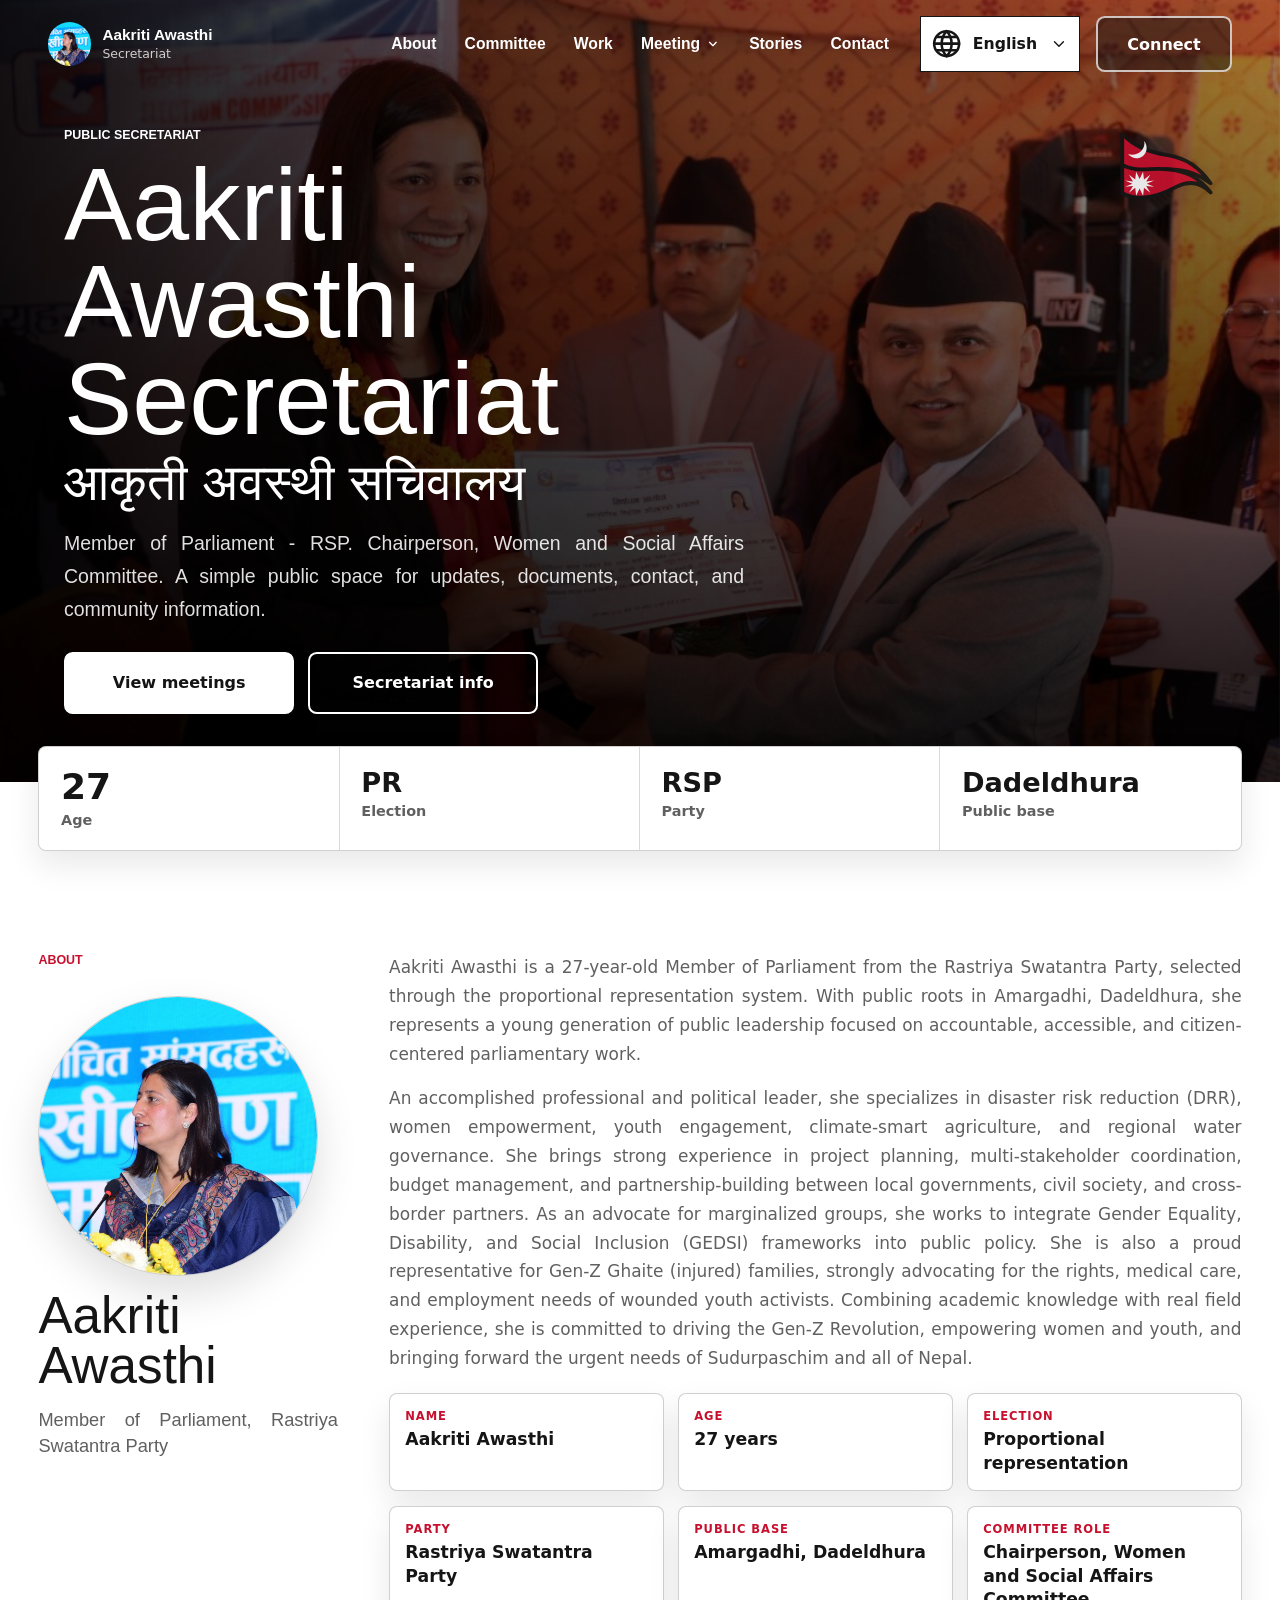
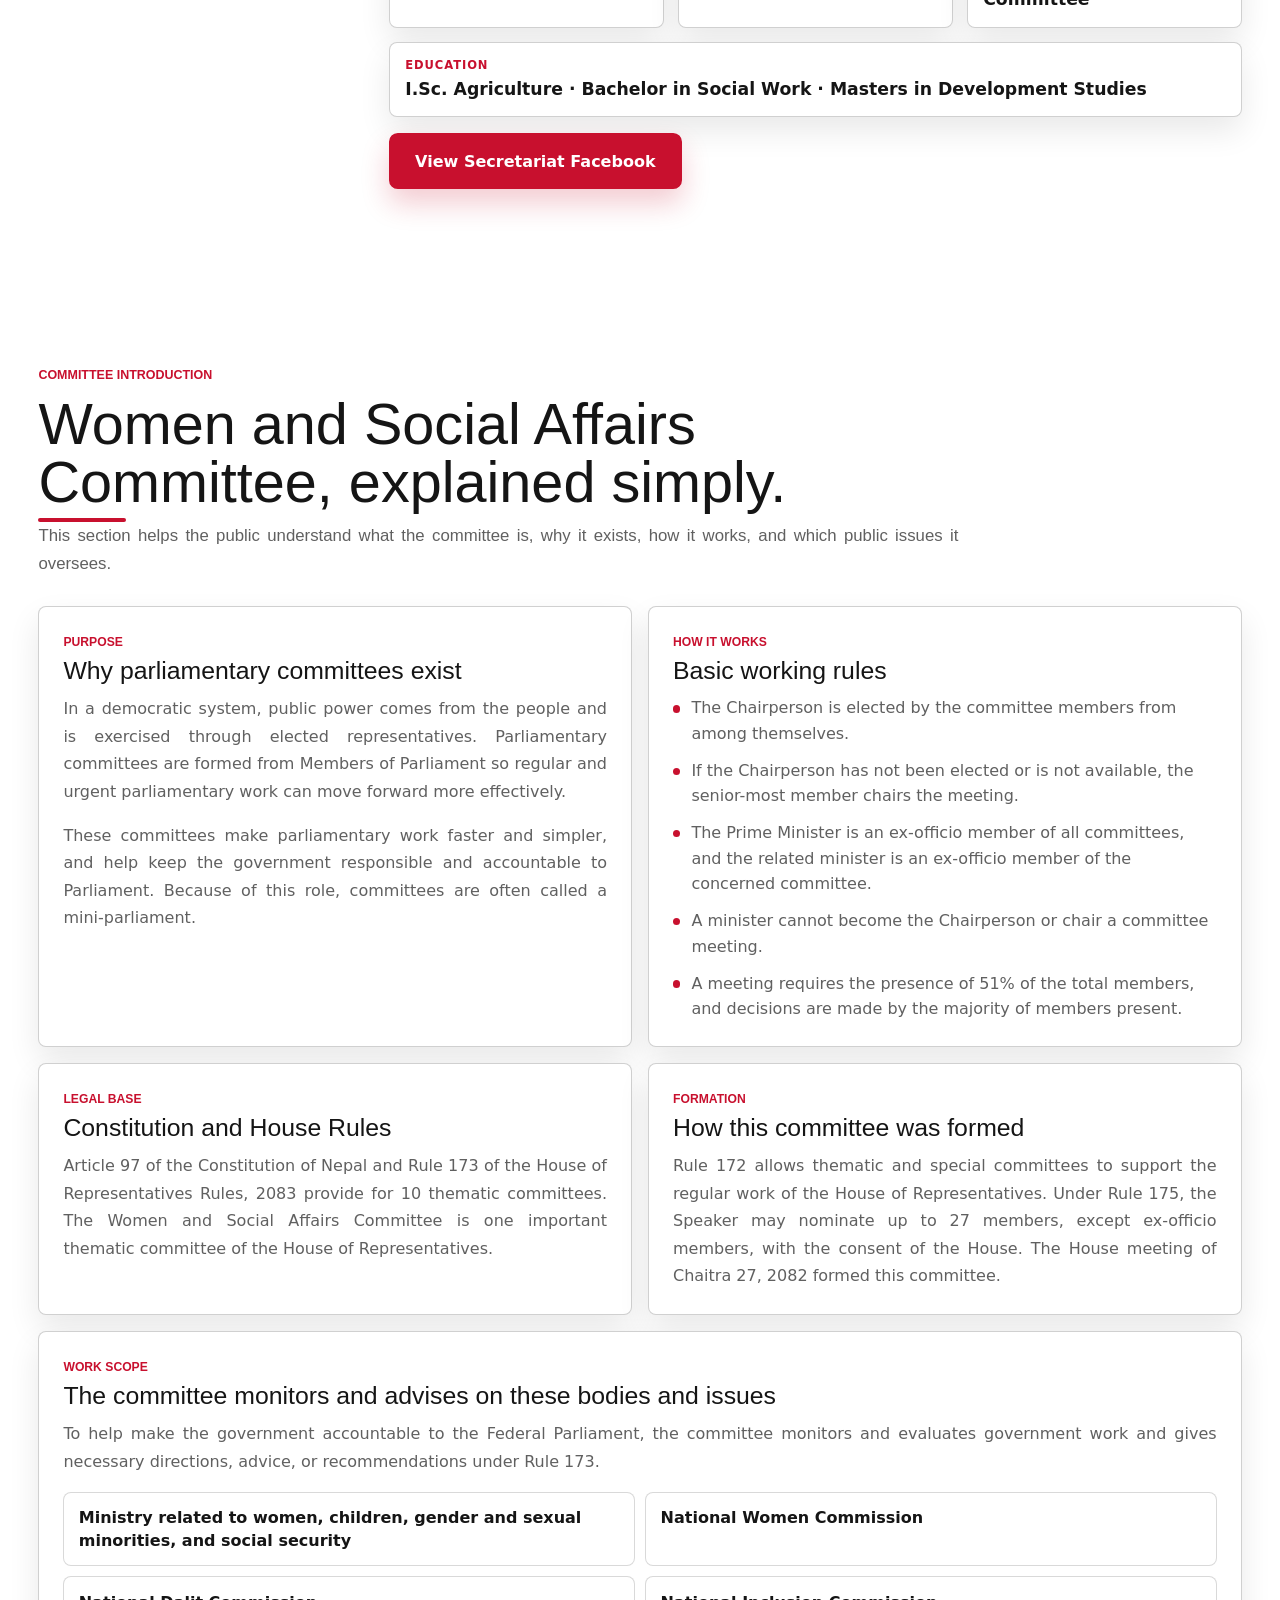
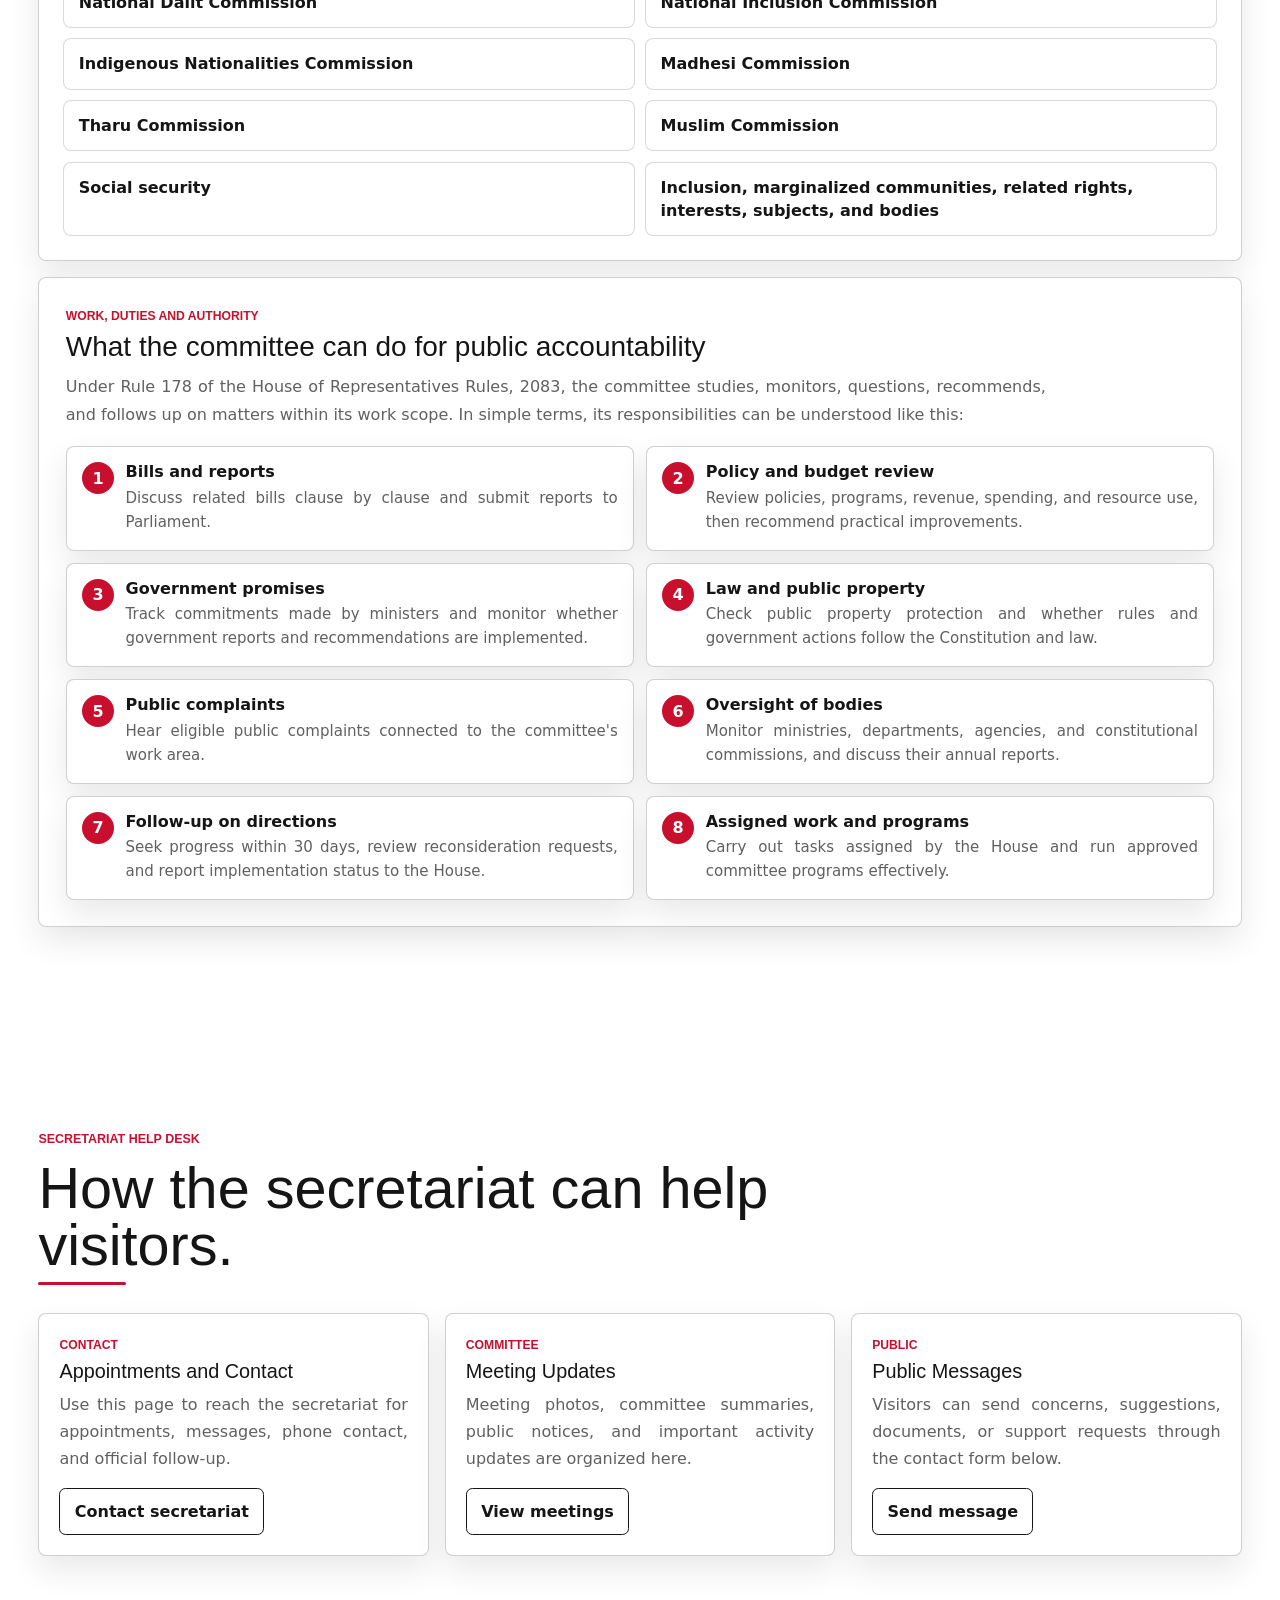
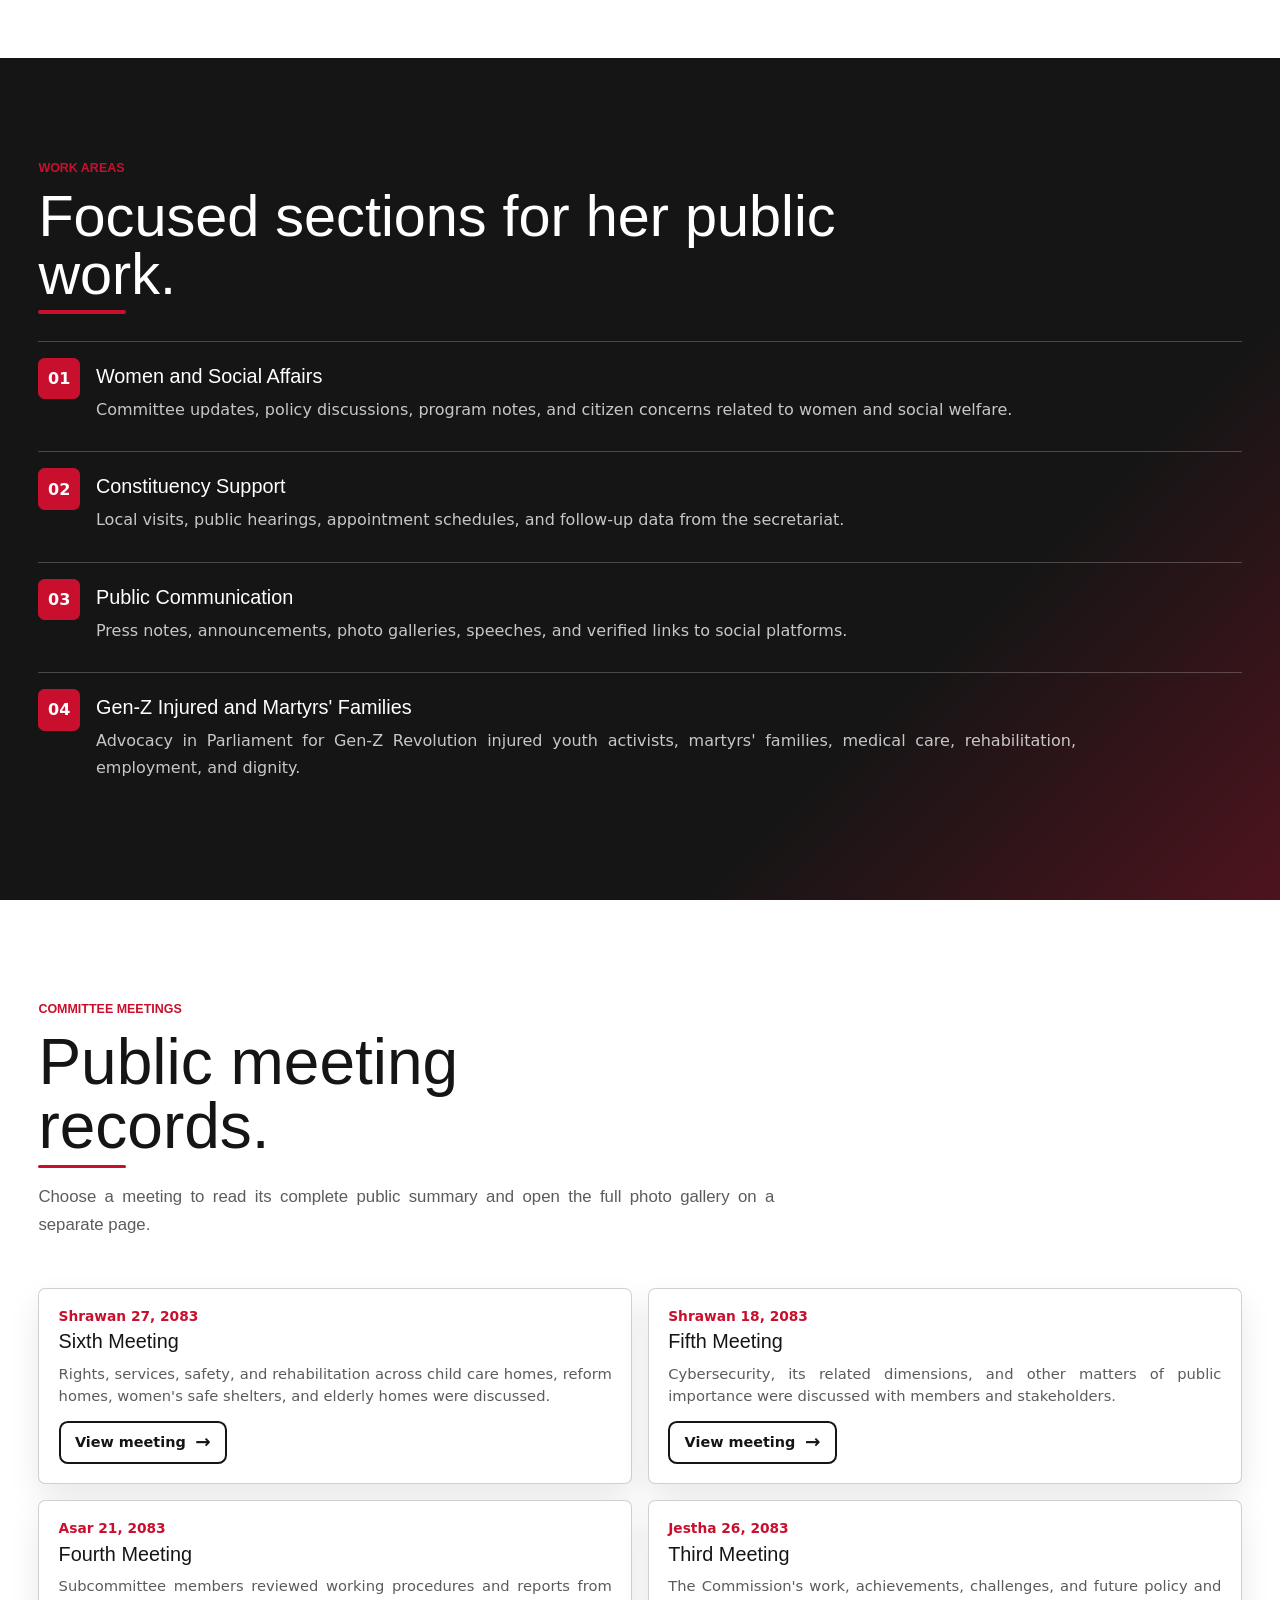
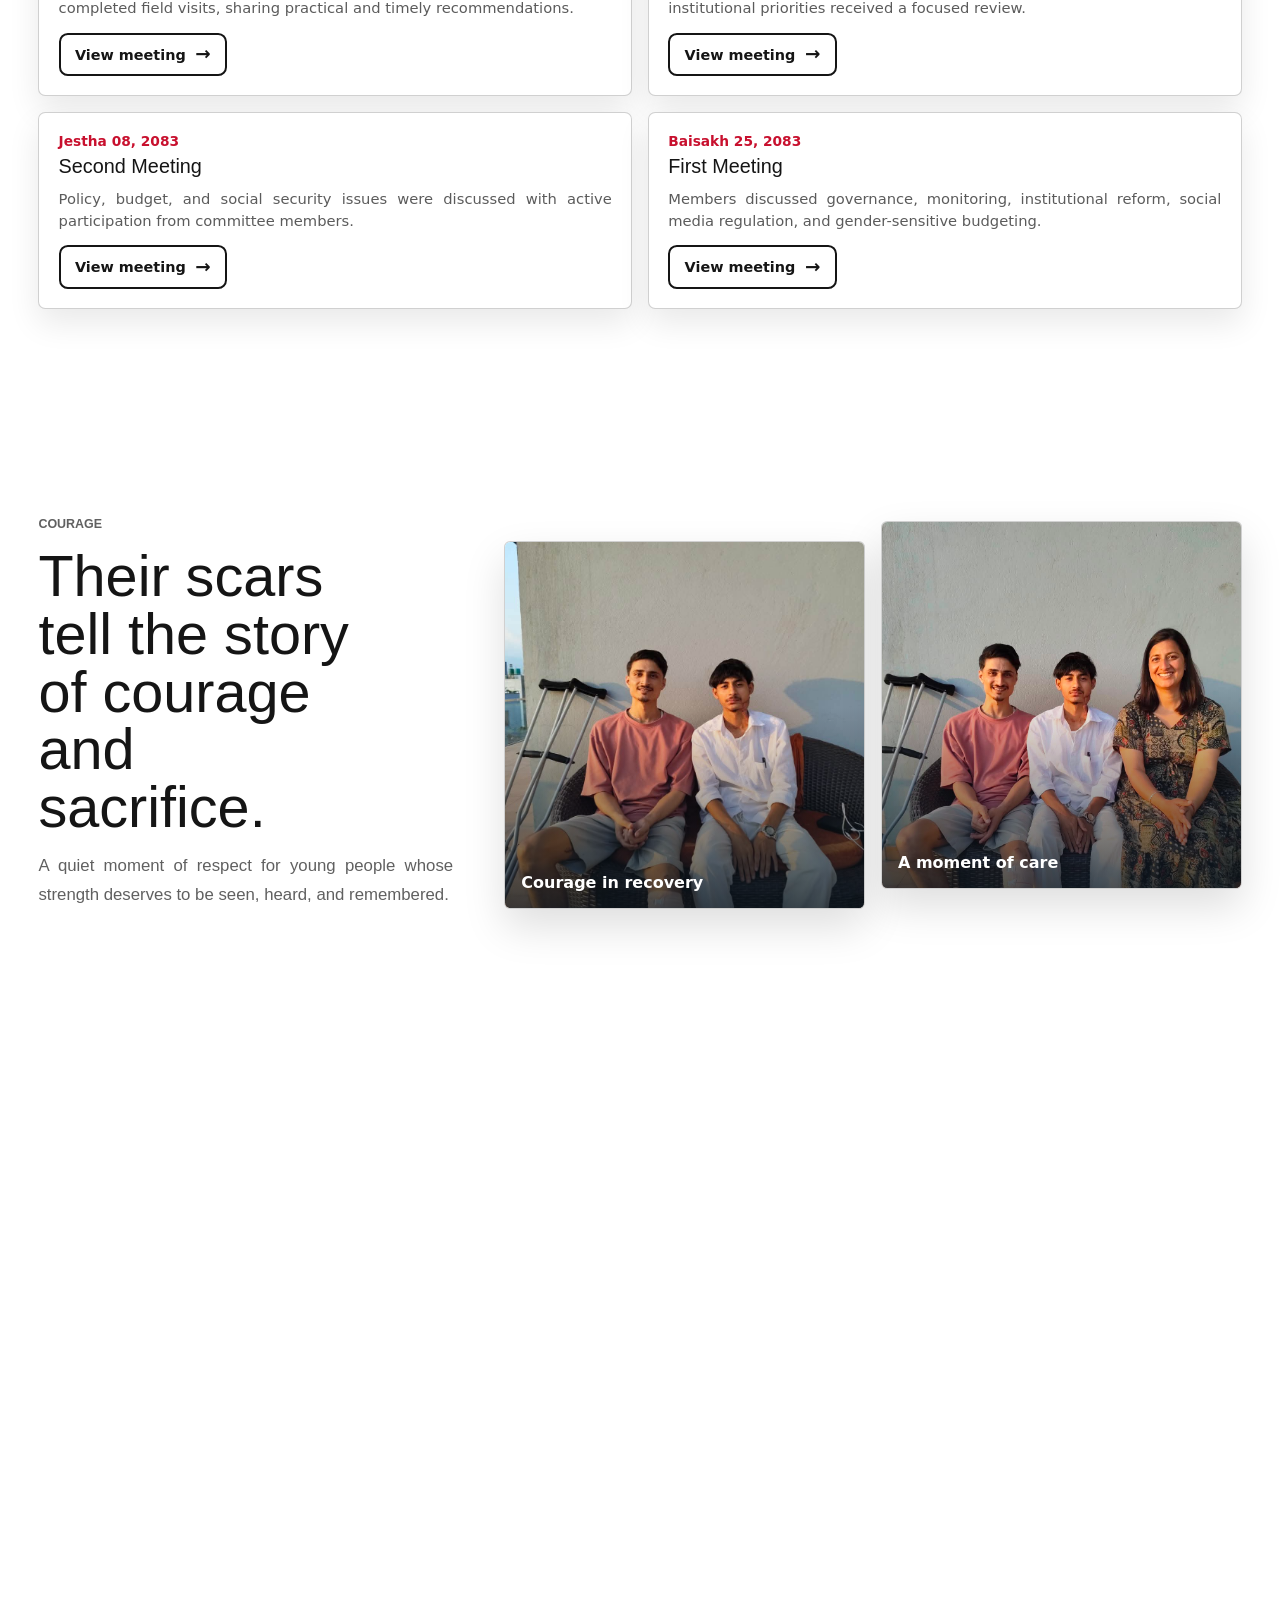
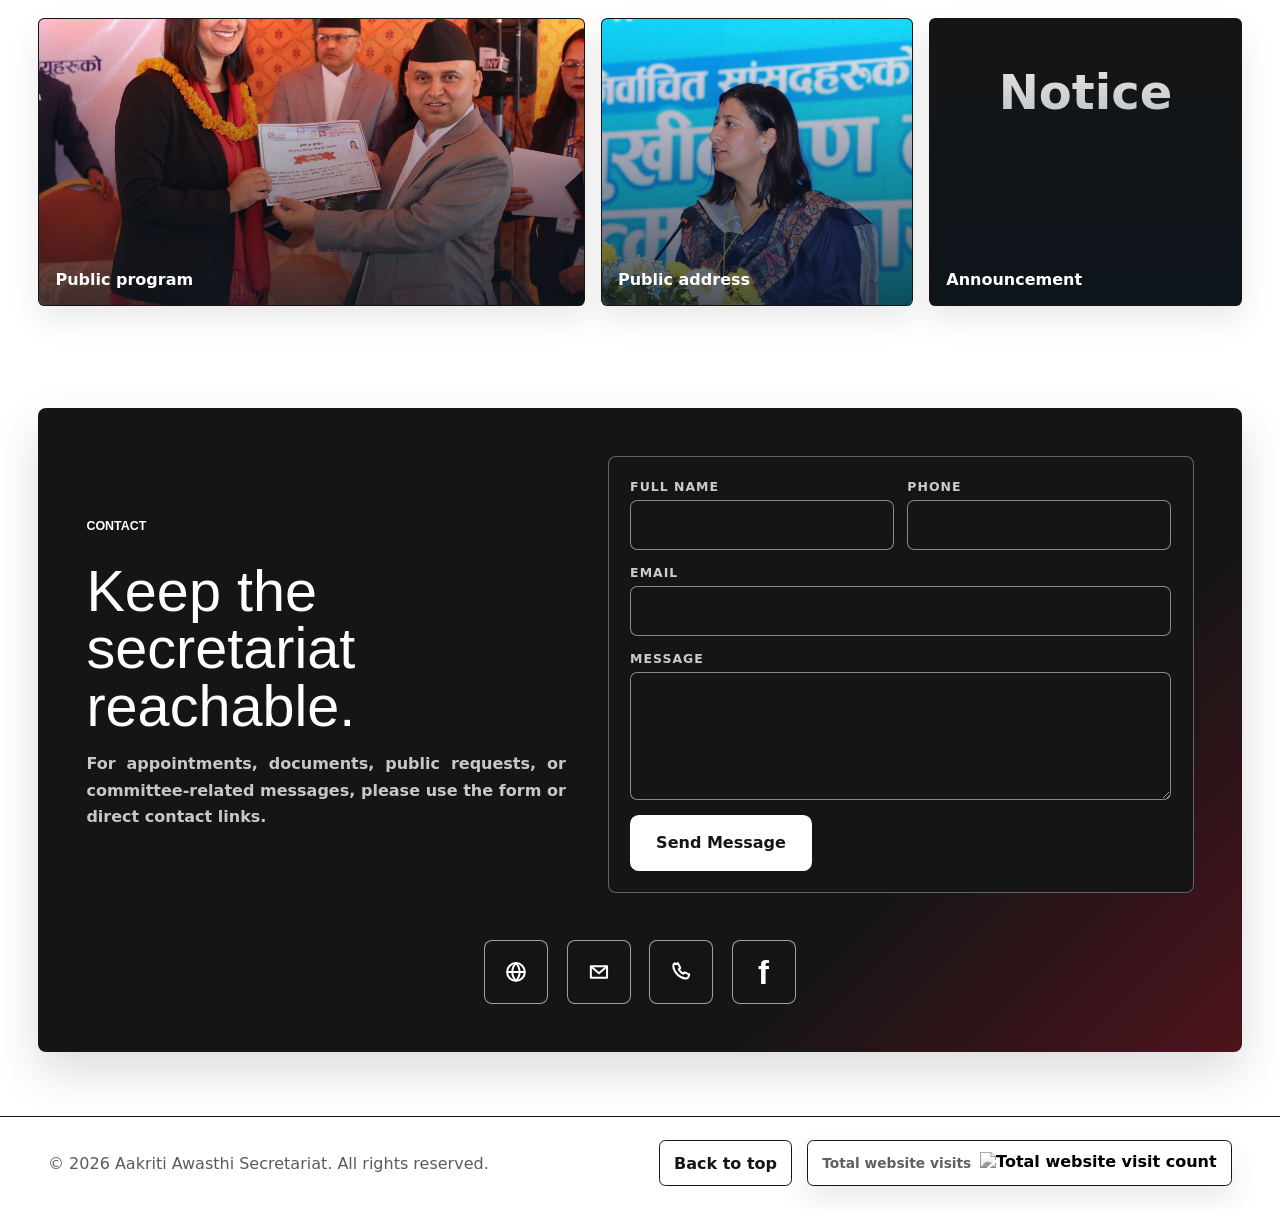
==== commit 4785a779: "Center desktop navigation" ====
--- a/index.html
+++ b/index.html
@@ -11,7 +11,7 @@
     <link rel="icon" type="image/png" sizes="32x32" href="assets/favicon-32.png" />
     <link rel="icon" type="image/png" sizes="512x512" href="assets/favicon.png" />
     <link rel="apple-touch-icon" href="assets/apple-touch-icon.png" />
-    <link rel="stylesheet" href="styles.css?v=20260827-5" />
+    <link rel="stylesheet" href="styles.css?v=20260827-6" />
   </head>
   <body>
     <header class="site-header" data-header>
--- a/styles.css
+++ b/styles.css
@@ -3085,6 +3085,14 @@
   }
 }
 
+@media (min-width: 1181px) {
+  .nav-links {
+    position: absolute;
+    left: 50%;
+    transform: translateX(-50%);
+  }
+}
+
 @media (max-width: 840px) {
   .site-header {
     grid-template-columns: minmax(0, 1fr) 7.85rem 3.4rem;
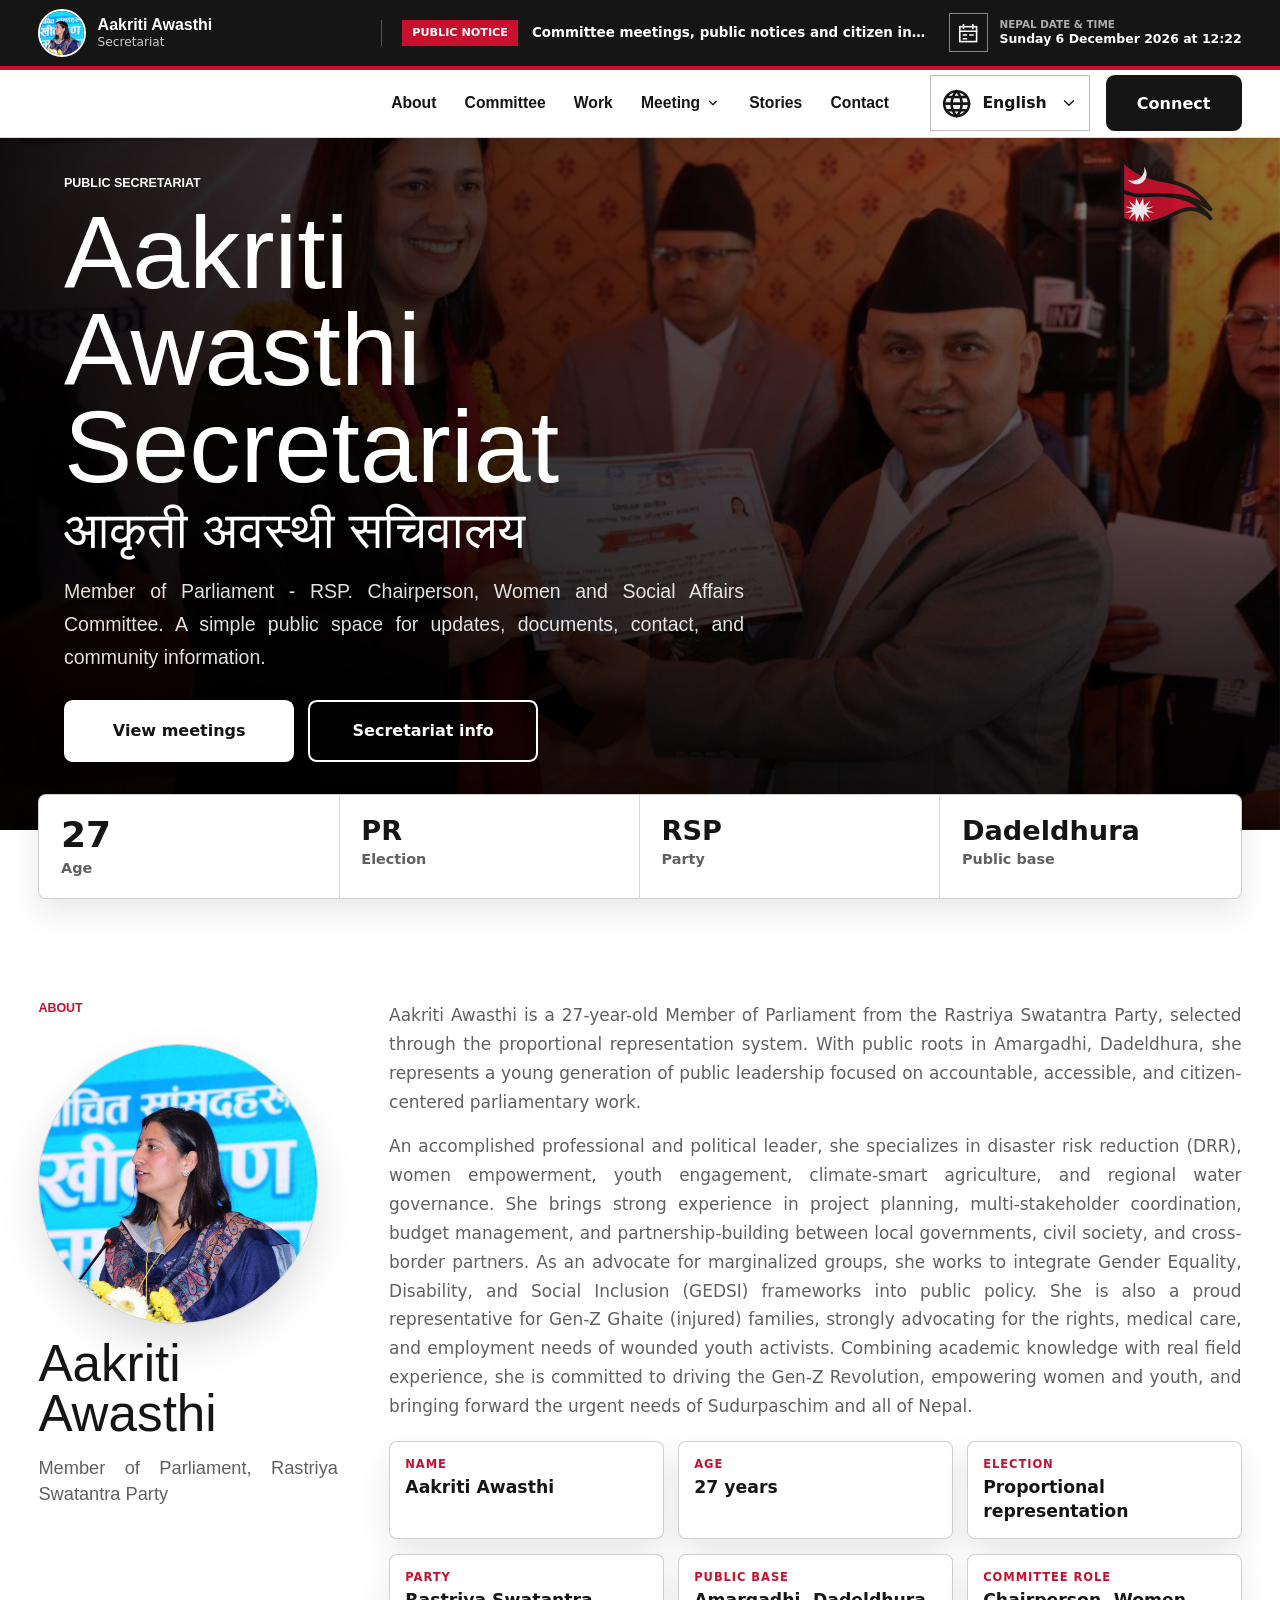
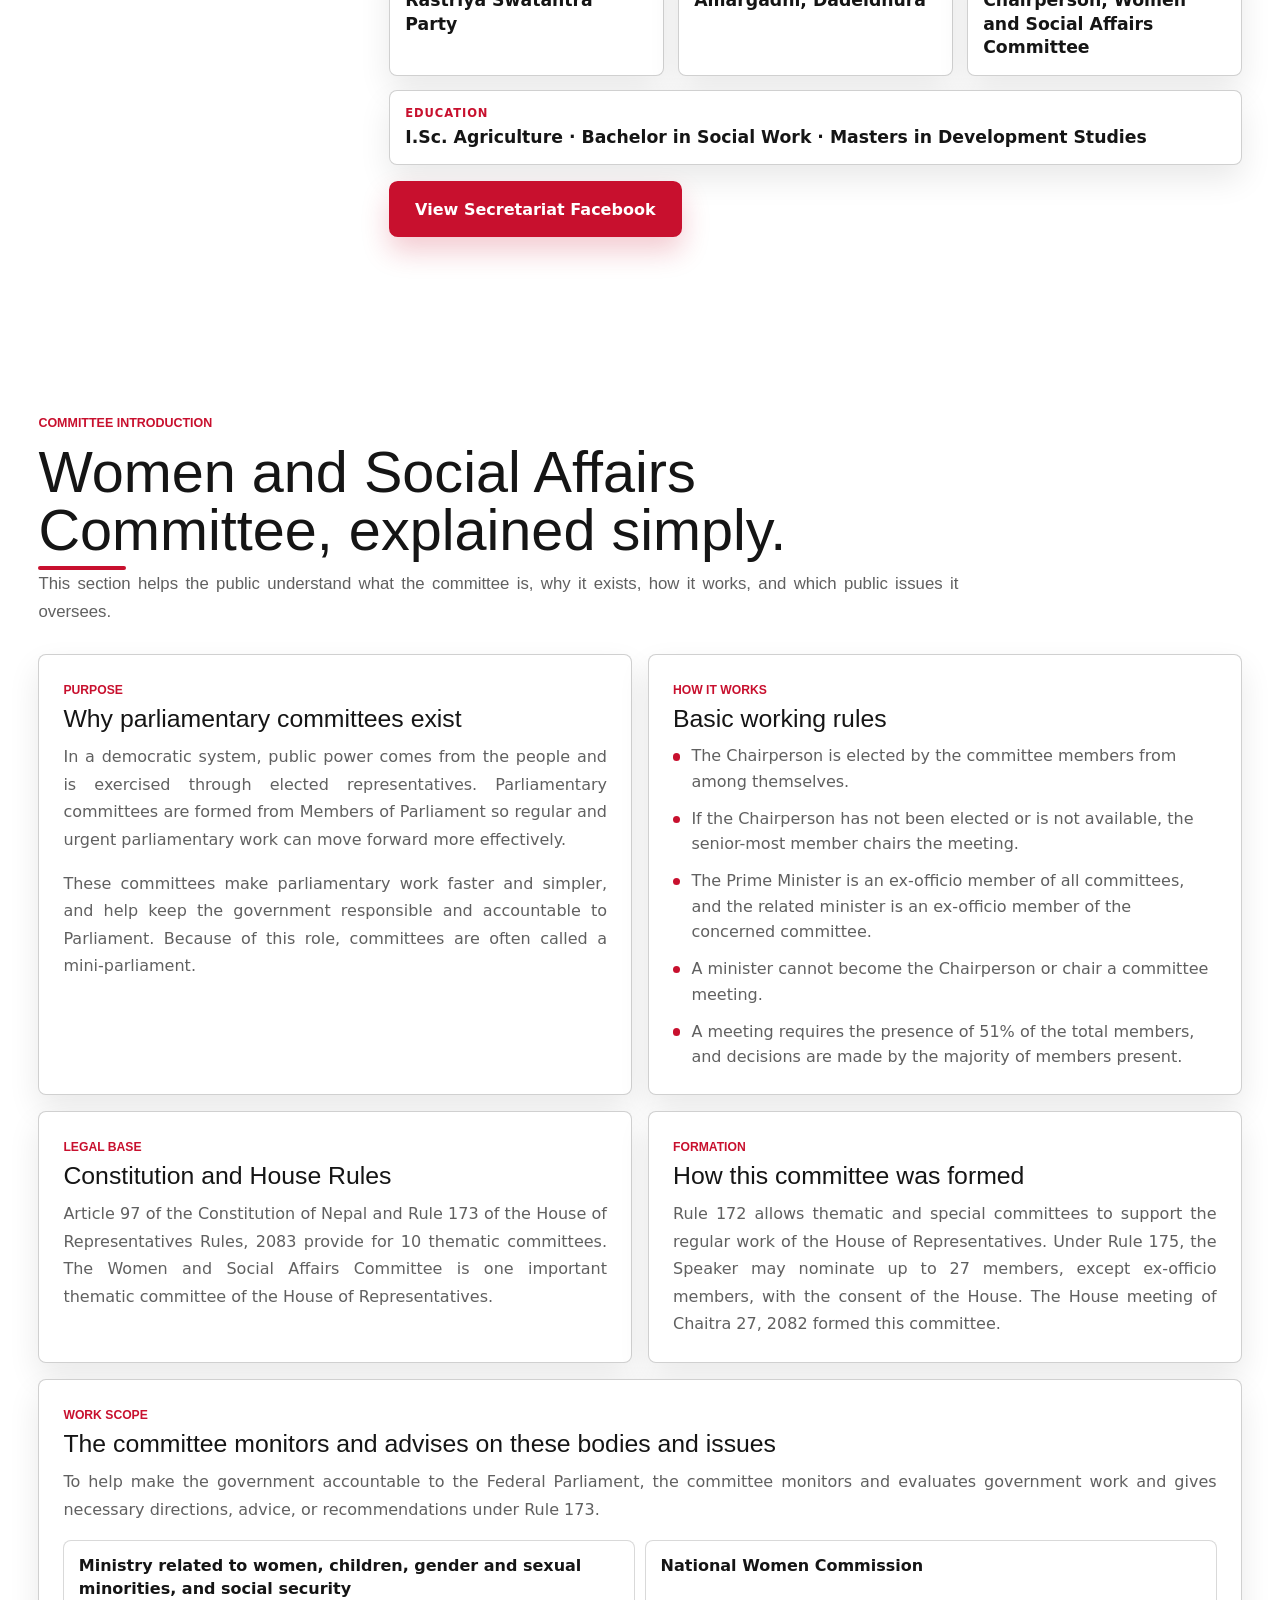
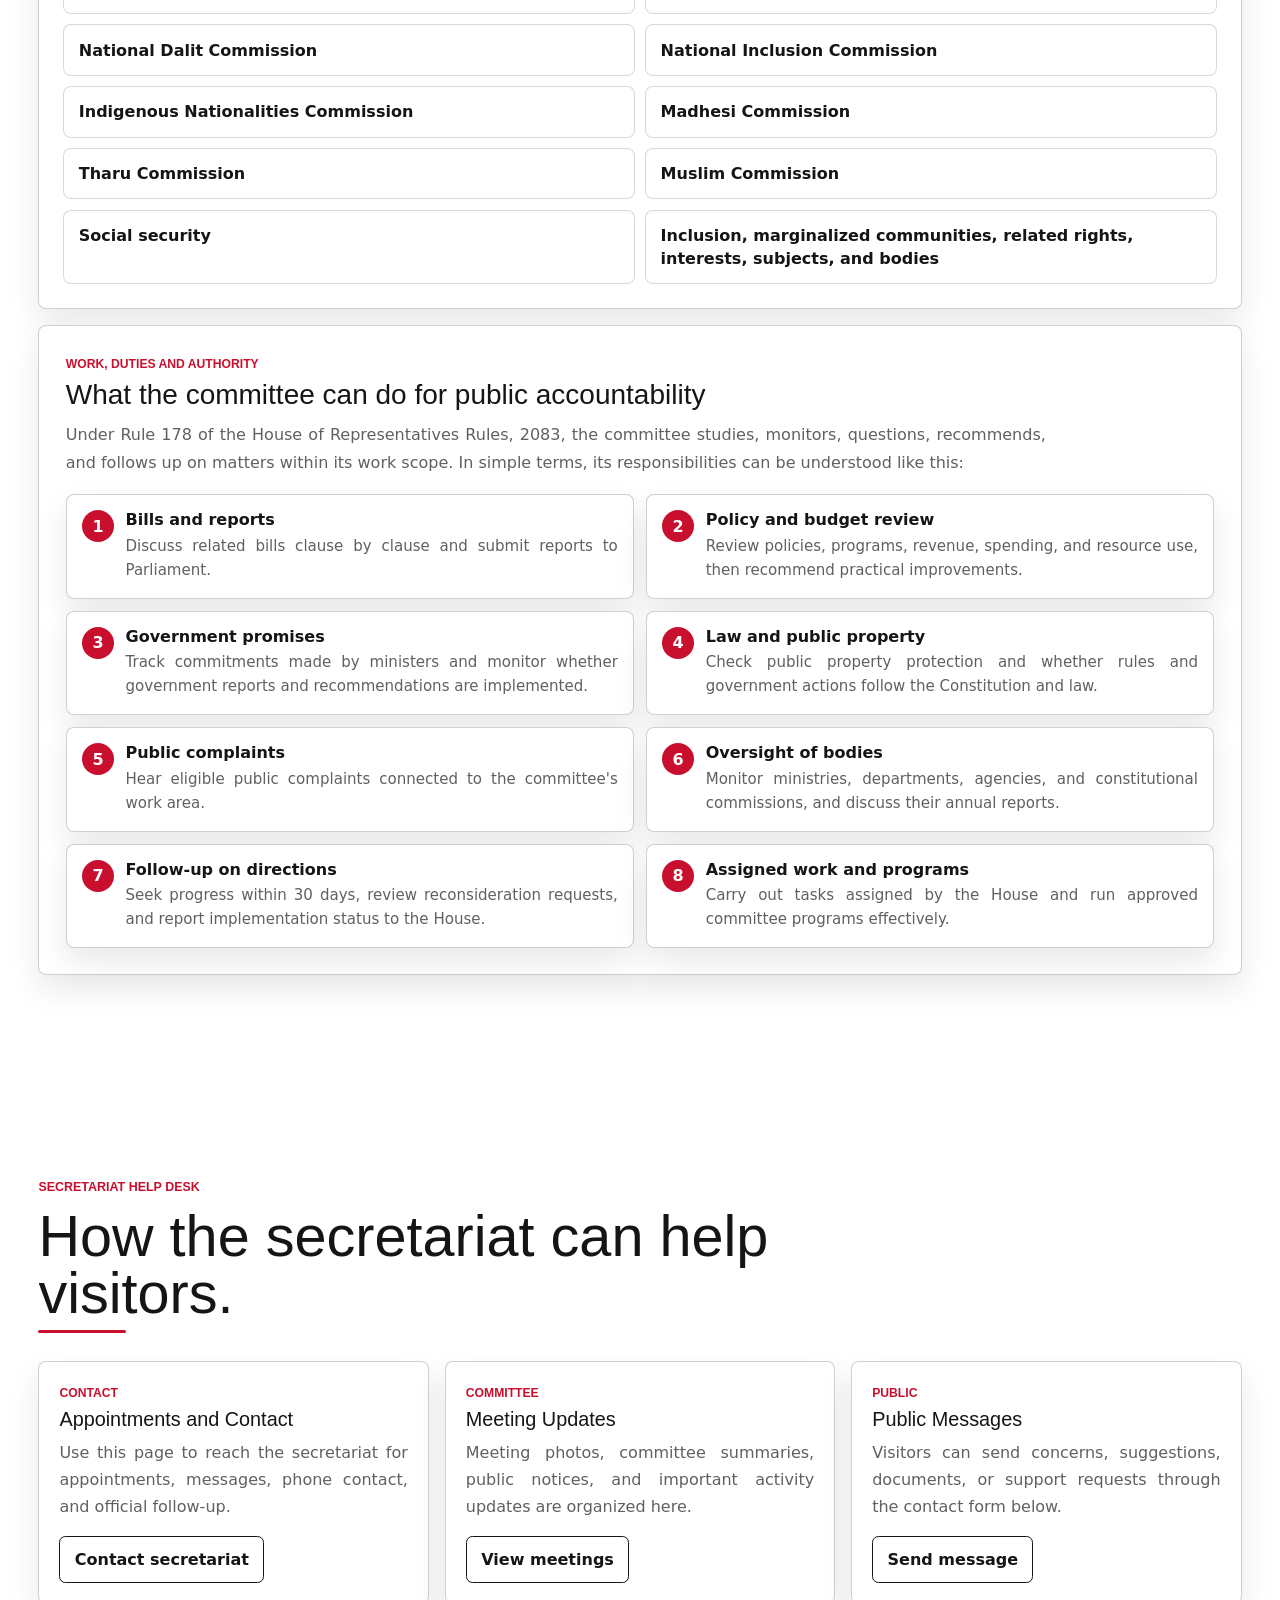
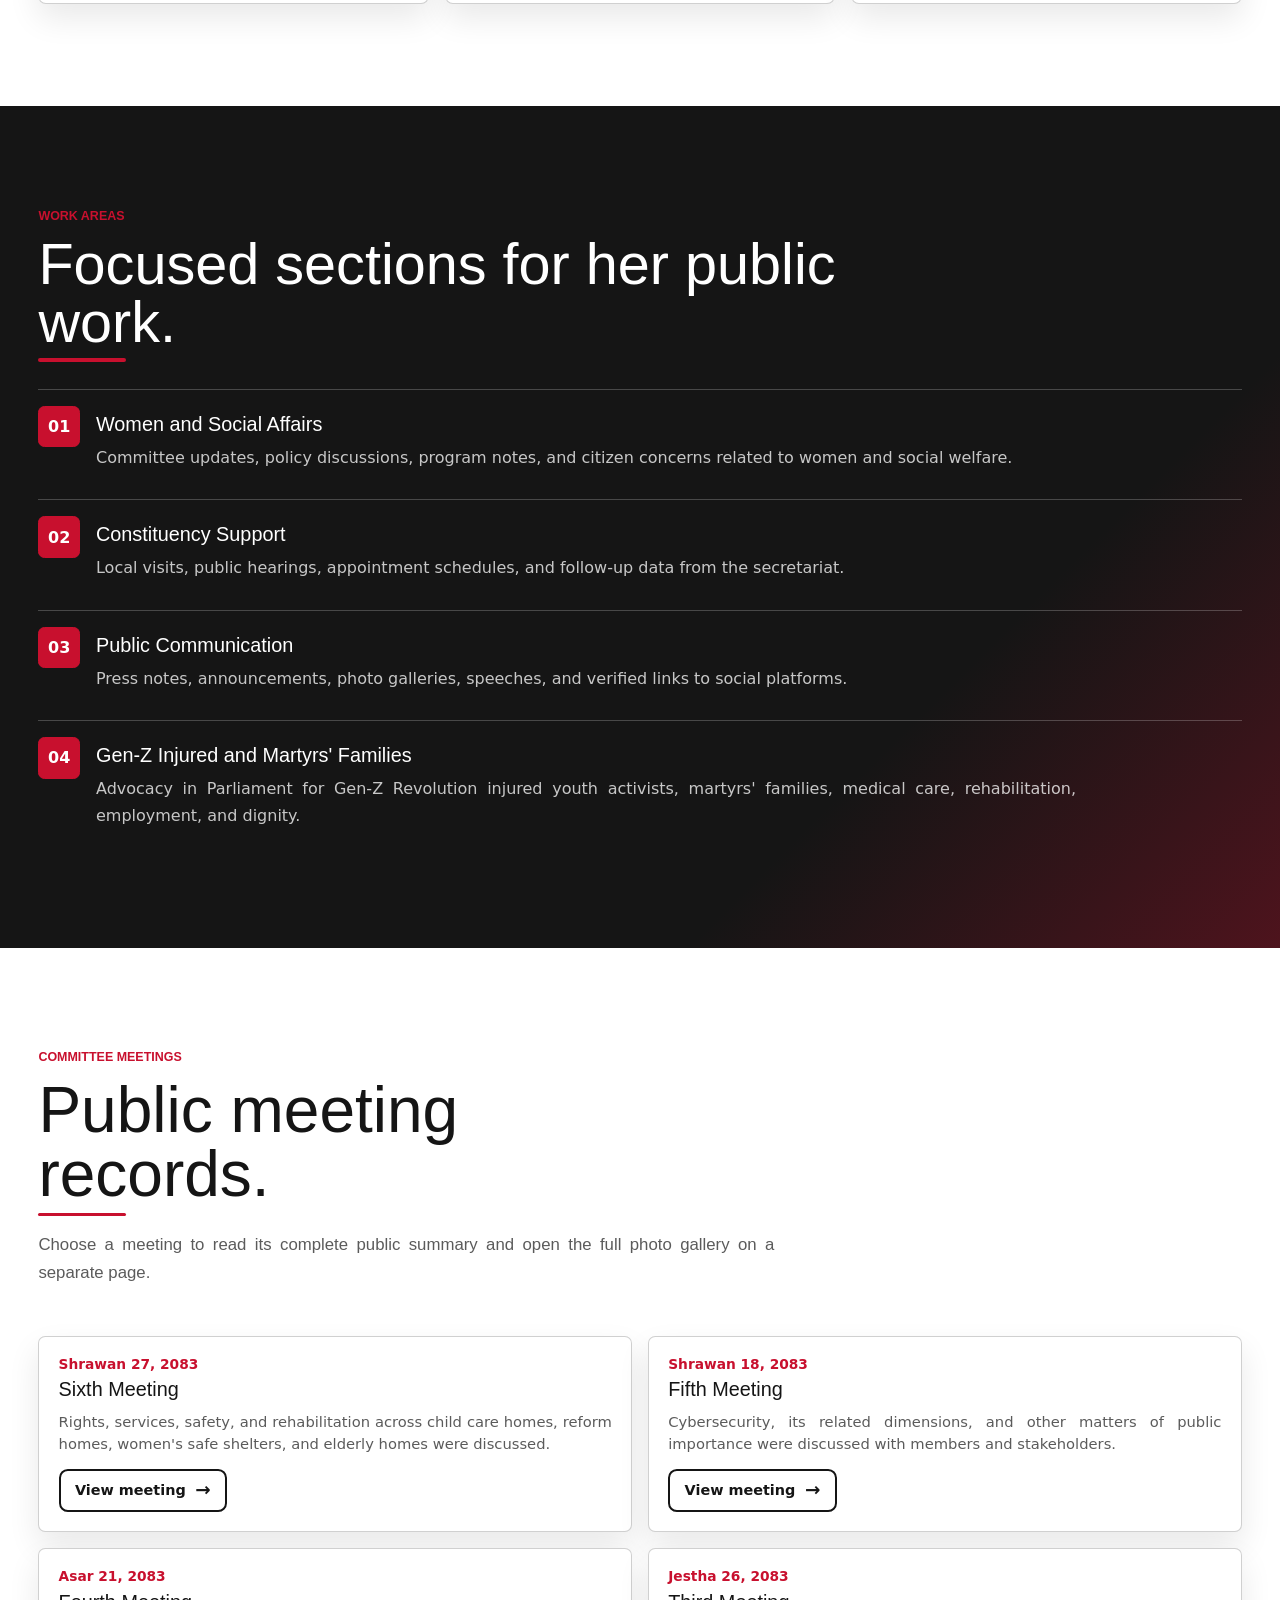
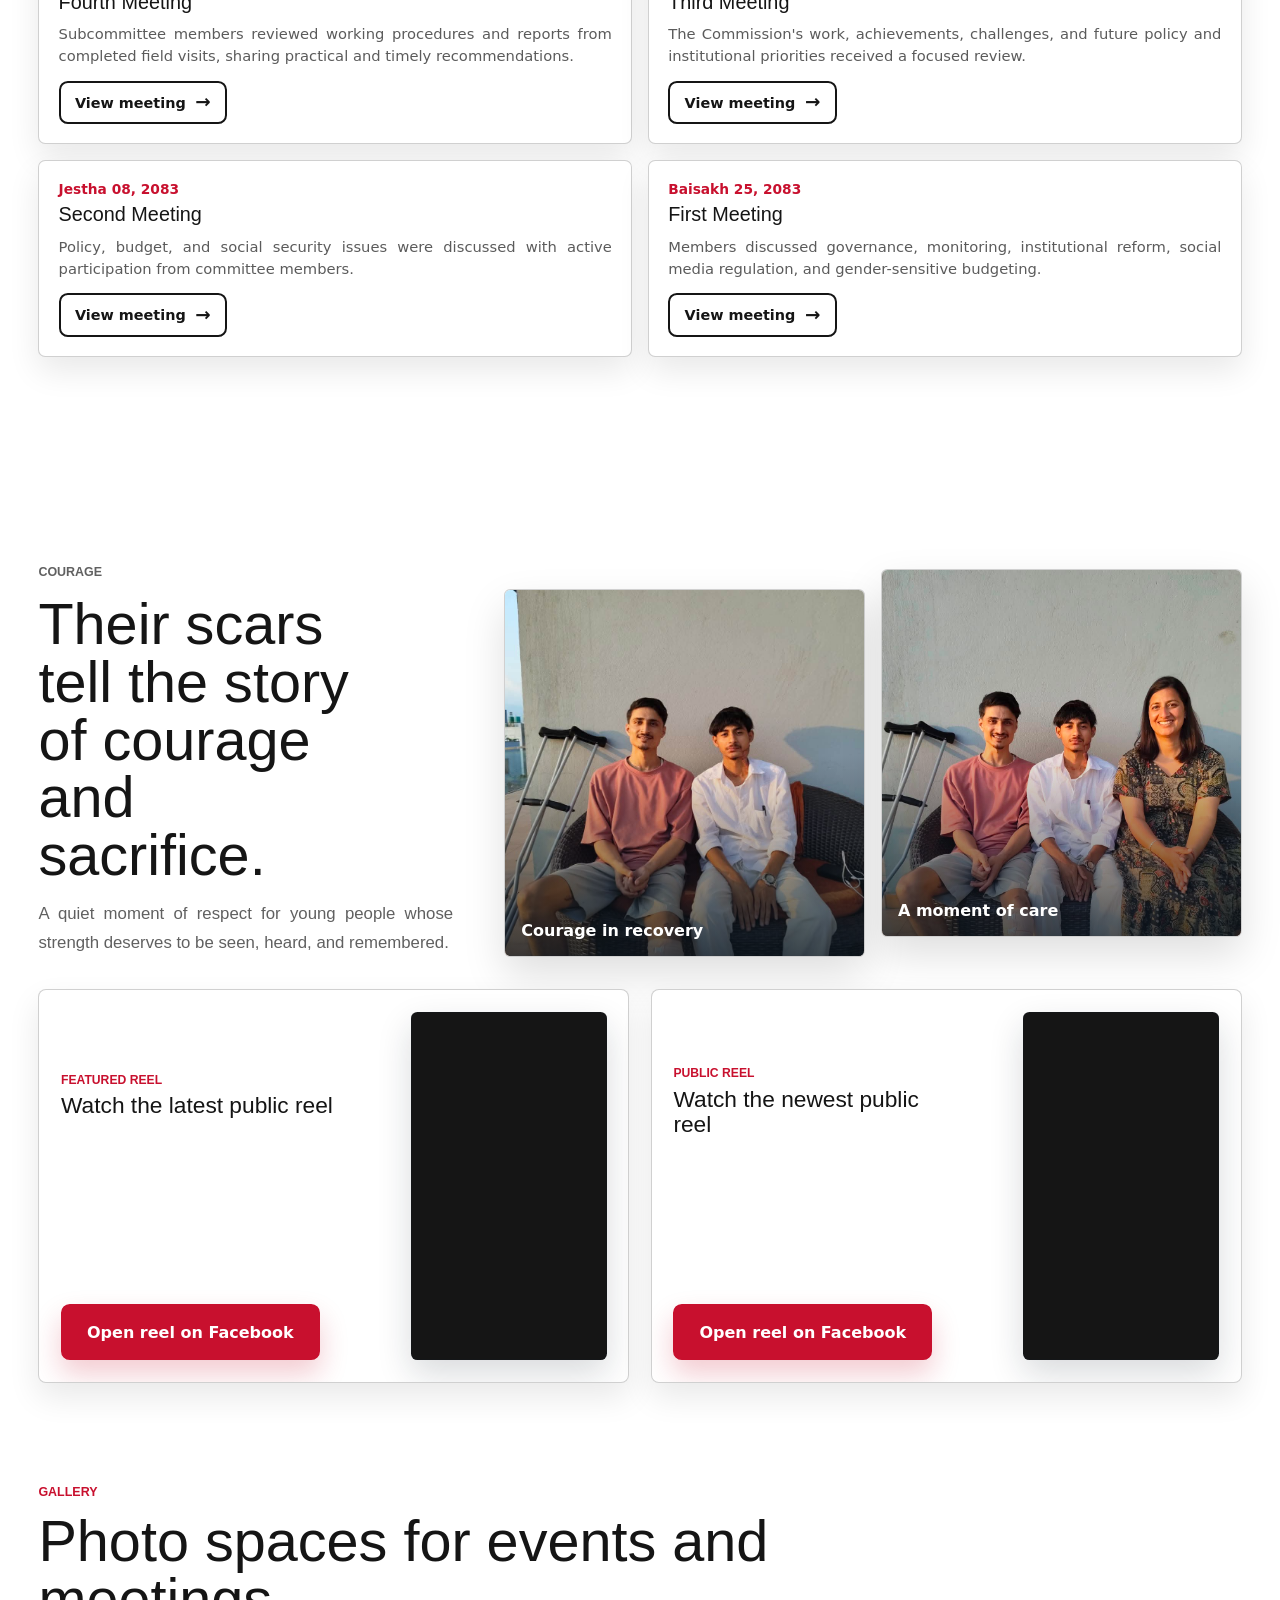
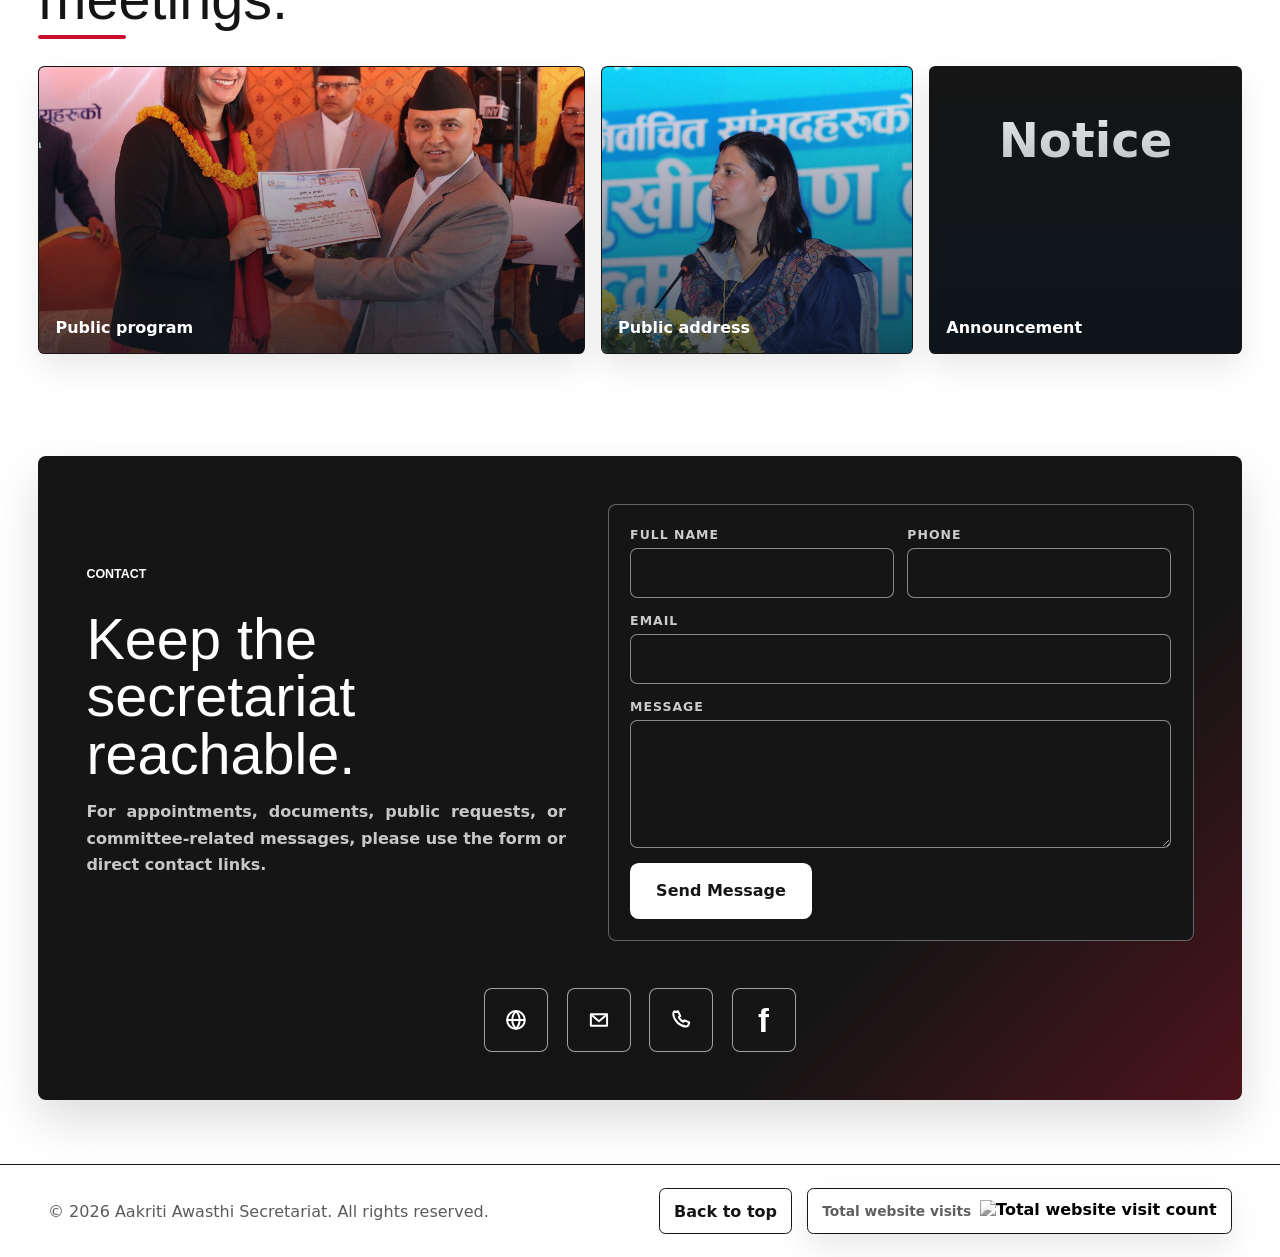
==== commit 26316abd: "Redesign the site header with live Nepal time" ====
--- a/index.html
+++ b/index.html
@@ -11,11 +11,12 @@
     <link rel="icon" type="image/png" sizes="32x32" href="assets/favicon-32.png" />
     <link rel="icon" type="image/png" sizes="512x512" href="assets/favicon.png" />
     <link rel="apple-touch-icon" href="assets/apple-touch-icon.png" />
-    <link rel="stylesheet" href="styles.css?v=20260827-6" />
+    <link rel="stylesheet" href="styles.css?v=20260827-7" />
   </head>
   <body>
     <header class="site-header" data-header>
-      <a class="brand" href="#home" aria-label="Aakriti Awasthi Secretariat home">
+      <div class="header-masthead">
+        <a class="brand" href="#home" aria-label="Aakriti Awasthi Secretariat home">
         <span class="brand-mark">
           <img src="assets/profileaakriti.jpg" alt="" />
         </span>
@@ -23,7 +24,31 @@
           <strong data-en="Aakriti Awasthi" data-ne="आकृती अवस्थी">Aakriti Awasthi</strong>
           <small data-en="Secretariat" data-ne="सचिवालय">Secretariat</small>
         </span>
-      </a>
+        </a>
+
+        <div class="header-notice" aria-label="Public information">
+          <strong data-en="Public Notice" data-ne="सार्वजनिक सूचना">Public Notice</strong>
+          <span
+            data-en="Committee meetings, public notices and citizen information"
+            data-ne="समितिका बैठक, सार्वजनिक सूचना तथा नागरिक जानकारी"
+          >Committee meetings, public notices and citizen information</span>
+        </div>
+
+        <div class="header-live">
+          <span class="header-live-icon" aria-hidden="true">
+            <svg viewBox="0 0 24 24" focusable="false">
+              <rect x="3" y="5" width="18" height="16" />
+              <path d="M7 3v4M17 3v4M3 10h18M7 14h3M14 14h3M7 18h3" />
+            </svg>
+          </span>
+          <span>
+            <small data-en="Nepal date & time" data-ne="नेपाल मिति र समय">Nepal date &amp; time</small>
+            <time data-live-date datetime="">Loading date...</time>
+          </span>
+        </div>
+      </div>
+
+      <div class="header-nav-row">
 
       <nav class="nav-links" id="main-navigation" aria-label="Main navigation">
         <a href="#about" data-en="About" data-ne="परिचय">About</a>
@@ -181,7 +206,8 @@
         <span></span>
       </button>
 
-      <a class="header-action" href="#contact" data-en="Connect" data-ne="जोडिनुहोस्">Connect</a>
+        <a class="header-action" href="#contact" data-en="Connect" data-ne="जोडिनुहोस्">Connect</a>
+      </div>
     </header>
 
     <main>
@@ -938,6 +964,6 @@
       </div>
     </footer>
 
-    <script src="script.js"></script>
+    <script src="script.js?v=20260827-1"></script>
   </body>
 </html>
--- a/styles.css
+++ b/styles.css
@@ -2912,6 +2912,372 @@
   }
 }
 
+/* Two-tier public information header */
+.site-header,
+.site-header.is-scrolled,
+.meeting-detail-page .site-header {
+  display: block;
+  height: auto;
+  padding: 0;
+  color: #151515;
+  background: #ffffff;
+  box-shadow: 0 8px 24px rgba(0, 0, 0, 0.12);
+  backdrop-filter: none;
+}
+
+.header-masthead {
+  display: grid;
+  grid-template-columns: minmax(15rem, 1fr) minmax(22rem, 1.7fr) minmax(17rem, auto);
+  align-items: center;
+  gap: 1.25rem;
+  min-height: 4.35rem;
+  padding: 0.55rem clamp(1rem, 3vw, 3rem);
+  color: #ffffff;
+  background: #151515;
+  border-bottom: 4px solid #c8102e;
+}
+
+.header-masthead .brand {
+  width: fit-content;
+  color: #ffffff;
+}
+
+.header-masthead .brand-mark {
+  width: 3rem;
+  height: 3rem;
+  border: 2px solid #ffffff;
+  border-radius: 50%;
+  background: #ffffff;
+  box-shadow: none;
+}
+
+.header-masthead .brand strong {
+  font-size: 1rem;
+  font-weight: 750;
+}
+
+.header-masthead .brand small {
+  font-size: 0.76rem;
+  opacity: 0.78;
+}
+
+.header-notice {
+  display: grid;
+  grid-template-columns: auto minmax(0, 1fr);
+  align-items: center;
+  gap: 0.85rem;
+  min-width: 0;
+  padding-left: 1.25rem;
+  border-left: 1px solid rgba(255, 255, 255, 0.28);
+}
+
+.header-notice strong {
+  padding: 0.48rem 0.65rem;
+  color: #ffffff;
+  background: #c8102e;
+  font-size: 0.7rem;
+  font-weight: 850;
+  line-height: 1;
+  text-transform: uppercase;
+  white-space: nowrap;
+}
+
+.header-notice span {
+  overflow: hidden;
+  font-size: 0.84rem;
+  font-weight: 650;
+  line-height: 1.35;
+  text-overflow: ellipsis;
+  white-space: nowrap;
+}
+
+.header-live {
+  justify-self: end;
+  display: flex;
+  align-items: center;
+  gap: 0.7rem;
+  min-width: 0;
+  text-align: left;
+}
+
+.header-live-icon {
+  display: grid;
+  flex: 0 0 2.45rem;
+  width: 2.45rem;
+  height: 2.45rem;
+  place-items: center;
+  color: #ffffff;
+  border: 1px solid rgba(255, 255, 255, 0.48);
+}
+
+.header-live-icon svg {
+  width: 1.4rem;
+  height: 1.4rem;
+  fill: none;
+  stroke: currentColor;
+  stroke-linecap: square;
+  stroke-linejoin: miter;
+  stroke-width: 1.7;
+}
+
+.header-live small,
+.header-live time {
+  display: block;
+}
+
+.header-live small {
+  margin-bottom: 0.15rem;
+  color: rgba(255, 255, 255, 0.65);
+  font-size: 0.65rem;
+  font-weight: 750;
+  line-height: 1;
+  text-transform: uppercase;
+}
+
+.header-live time {
+  color: #ffffff;
+  font-size: 0.78rem;
+  font-weight: 800;
+  line-height: 1.25;
+  white-space: nowrap;
+}
+
+.header-nav-row {
+  position: relative;
+  display: flex;
+  align-items: center;
+  gap: 1rem;
+  min-height: 4.15rem;
+  padding: 0.35rem clamp(1rem, 3vw, 3rem);
+  color: #151515;
+  background: #ffffff;
+  border-bottom: 1px solid rgba(21, 21, 21, 0.16);
+}
+
+.header-nav-row .nav-links {
+  color: #151515;
+  text-shadow: none;
+}
+
+.header-nav-row .language-switcher {
+  margin-left: auto;
+}
+
+.header-nav-row .language-current {
+  border-color: rgba(21, 21, 21, 0.28);
+  background: #ffffff;
+  box-shadow: none;
+}
+
+.header-nav-row .header-action,
+.header-nav-row .is-scrolled .header-action {
+  color: #ffffff;
+  border-color: #151515;
+  background: #151515;
+}
+
+@media (min-width: 1181px) {
+  .header-nav-row .nav-links {
+    position: absolute;
+    left: 50%;
+    transform: translateX(-50%);
+  }
+}
+
+@media (min-width: 841px) {
+  .hero {
+    padding-top: 11rem;
+  }
+
+  .hero-nepal-flag {
+    top: clamp(9.6rem, 11vw, 11rem);
+  }
+
+  .meeting-detail-main {
+    padding-top: 8.5rem;
+  }
+}
+
+@media (min-width: 841px) and (max-width: 1180px) {
+  .header-masthead {
+    grid-template-columns: minmax(14rem, 0.9fr) minmax(16rem, 1.4fr) minmax(15rem, auto);
+    gap: 0.8rem;
+  }
+
+  .header-notice {
+    gap: 0.55rem;
+    padding-left: 0.8rem;
+  }
+
+  .header-notice span {
+    font-size: 0.75rem;
+  }
+
+  .header-nav-row {
+    gap: 0.55rem;
+  }
+
+  .header-nav-row .nav-links {
+    gap: 0.1rem;
+  }
+
+  .header-nav-row .language-switcher {
+    flex-basis: 8.7rem;
+    width: 8.7rem;
+  }
+
+  .header-nav-row .header-action {
+    flex-basis: 7.2rem;
+    width: 7.2rem;
+    padding-inline: 0.8rem;
+  }
+}
+
+@media (max-width: 840px) {
+  .site-header,
+  .site-header.is-scrolled {
+    position: absolute;
+    display: block;
+    height: auto;
+    padding: 0;
+  }
+
+  .meeting-detail-page .site-header {
+    position: fixed;
+  }
+
+  .header-masthead {
+    grid-template-columns: minmax(0, 1fr) minmax(9.5rem, auto);
+    gap: 0.7rem;
+    min-height: 3.85rem;
+    padding: 0.48rem 1rem;
+    border-bottom-width: 3px;
+  }
+
+  .header-masthead .brand-mark {
+    width: 2.7rem;
+    height: 2.7rem;
+  }
+
+  .header-masthead .brand {
+    order: 0;
+  }
+
+  .header-masthead .brand strong {
+    font-size: 0.9rem;
+  }
+
+  .header-masthead .brand small {
+    font-size: 0.7rem;
+  }
+
+  .header-notice {
+    display: none;
+  }
+
+  .header-live {
+    gap: 0.45rem;
+    max-width: 12rem;
+  }
+
+  .header-live-icon {
+    flex-basis: 2rem;
+    width: 2rem;
+    height: 2rem;
+  }
+
+  .header-live-icon svg {
+    width: 1.12rem;
+    height: 1.12rem;
+  }
+
+  .header-live small {
+    display: none;
+  }
+
+  .header-live time {
+    font-size: 0.67rem;
+    line-height: 1.3;
+    text-align: right;
+    white-space: normal;
+  }
+
+  .header-nav-row {
+    display: grid;
+    grid-template-columns: minmax(0, 1fr) 7.85rem 3.4rem;
+    gap: 0.65rem;
+    min-height: 4rem;
+    padding: 0.48rem 1rem;
+  }
+
+  .header-nav-row .nav-links {
+    grid-column: 1 / -1;
+    grid-row: 2;
+  }
+
+  .header-nav-row .language-switcher {
+    grid-column: 2;
+    grid-row: 1;
+    width: 7.85rem;
+    margin: 0;
+  }
+
+  .header-nav-row .menu-toggle {
+    grid-column: 3;
+    grid-row: 1;
+  }
+
+  .header-nav-row .header-action {
+    display: none;
+  }
+
+  .hero {
+    padding-top: 10.2rem;
+  }
+
+  .hero-nepal-flag {
+    top: 8.8rem;
+  }
+
+  .meeting-detail-main {
+    padding-top: 8.15rem;
+  }
+}
+
+@media (max-width: 520px) {
+  .header-masthead {
+    grid-template-columns: minmax(0, 1fr) minmax(8.25rem, auto);
+    padding-inline: 0.8rem;
+  }
+
+  .header-nav-row {
+    grid-template-columns: minmax(0, 1fr) 7.85rem 3rem;
+    padding-inline: 0.8rem;
+  }
+
+  .header-live-icon {
+    display: none;
+  }
+
+  .header-live time {
+    max-width: 8.25rem;
+  }
+}
+
+@media (max-width: 390px) {
+  .header-masthead .brand strong {
+    font-size: 0.8rem;
+  }
+
+  .header-masthead .brand small {
+    font-size: 0.64rem;
+  }
+
+  .header-live time {
+    font-size: 0.61rem;
+  }
+}
+
 /* White, red and black visual system */
 :root {
   --ink: #151515;
@@ -4340,3 +4706,26 @@
     transition: none;
   }
 }
+
+/* Keep the two-tier header dimensions above legacy header rules. */
+.site-header,
+.site-header.is-scrolled,
+.meeting-detail-page .site-header {
+  display: block;
+  height: auto;
+  padding: 0;
+}
+
+@media (max-width: 840px) {
+  .site-header,
+  .site-header.is-scrolled {
+    position: absolute;
+    display: block;
+    height: auto;
+    padding: 0;
+  }
+
+  .meeting-detail-page .site-header {
+    position: fixed;
+  }
+}
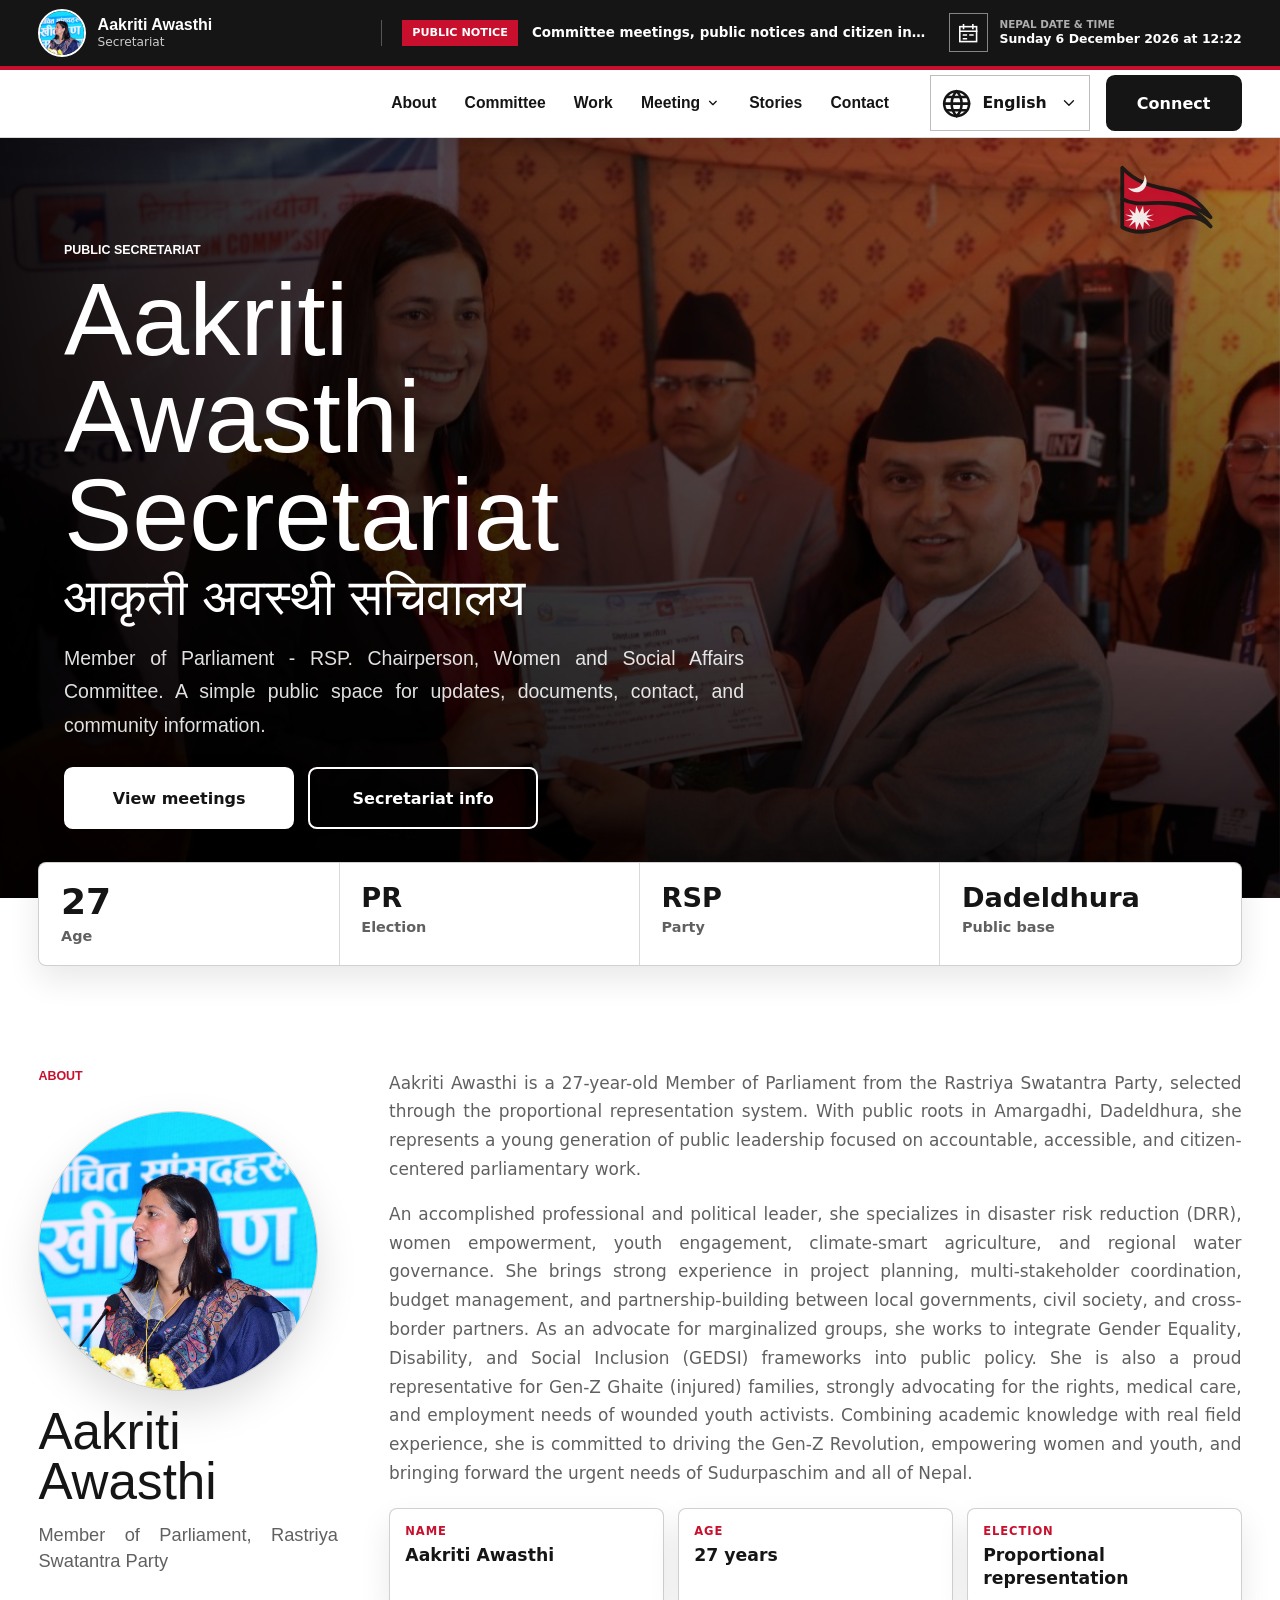
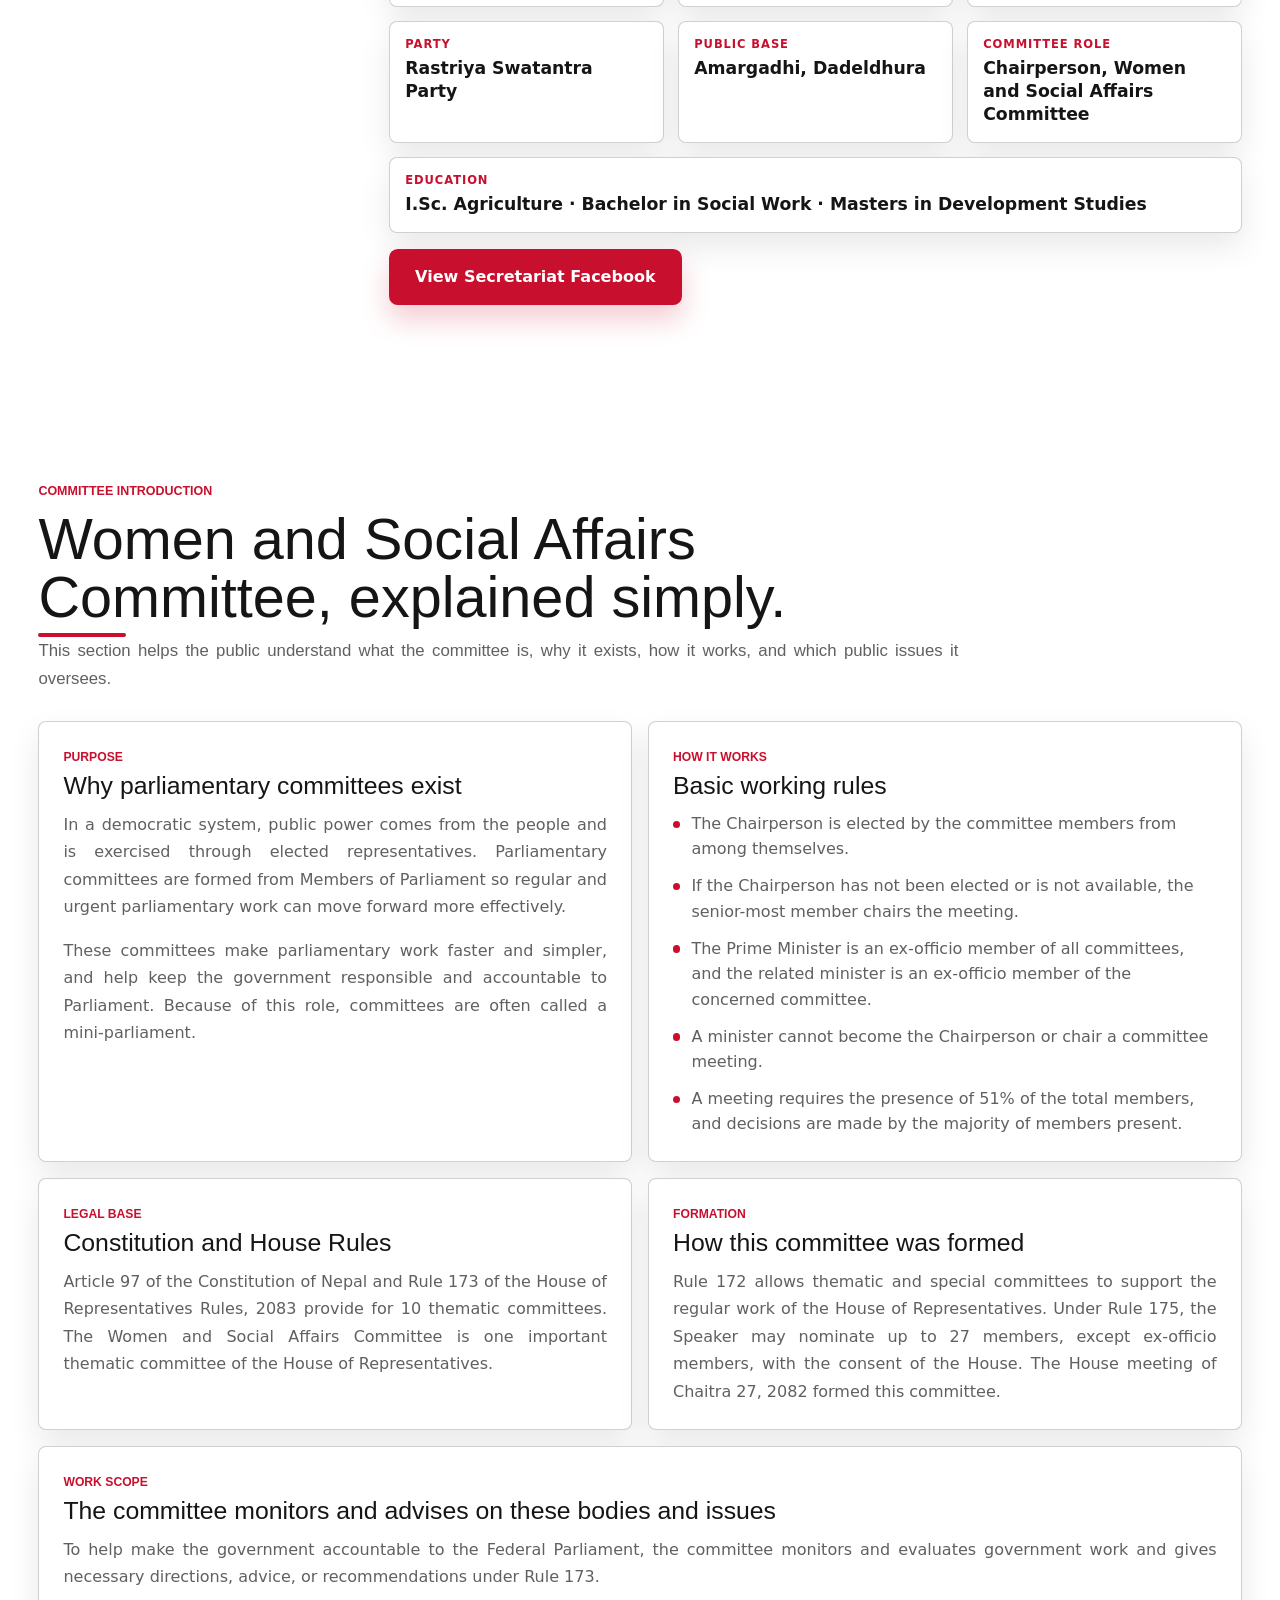
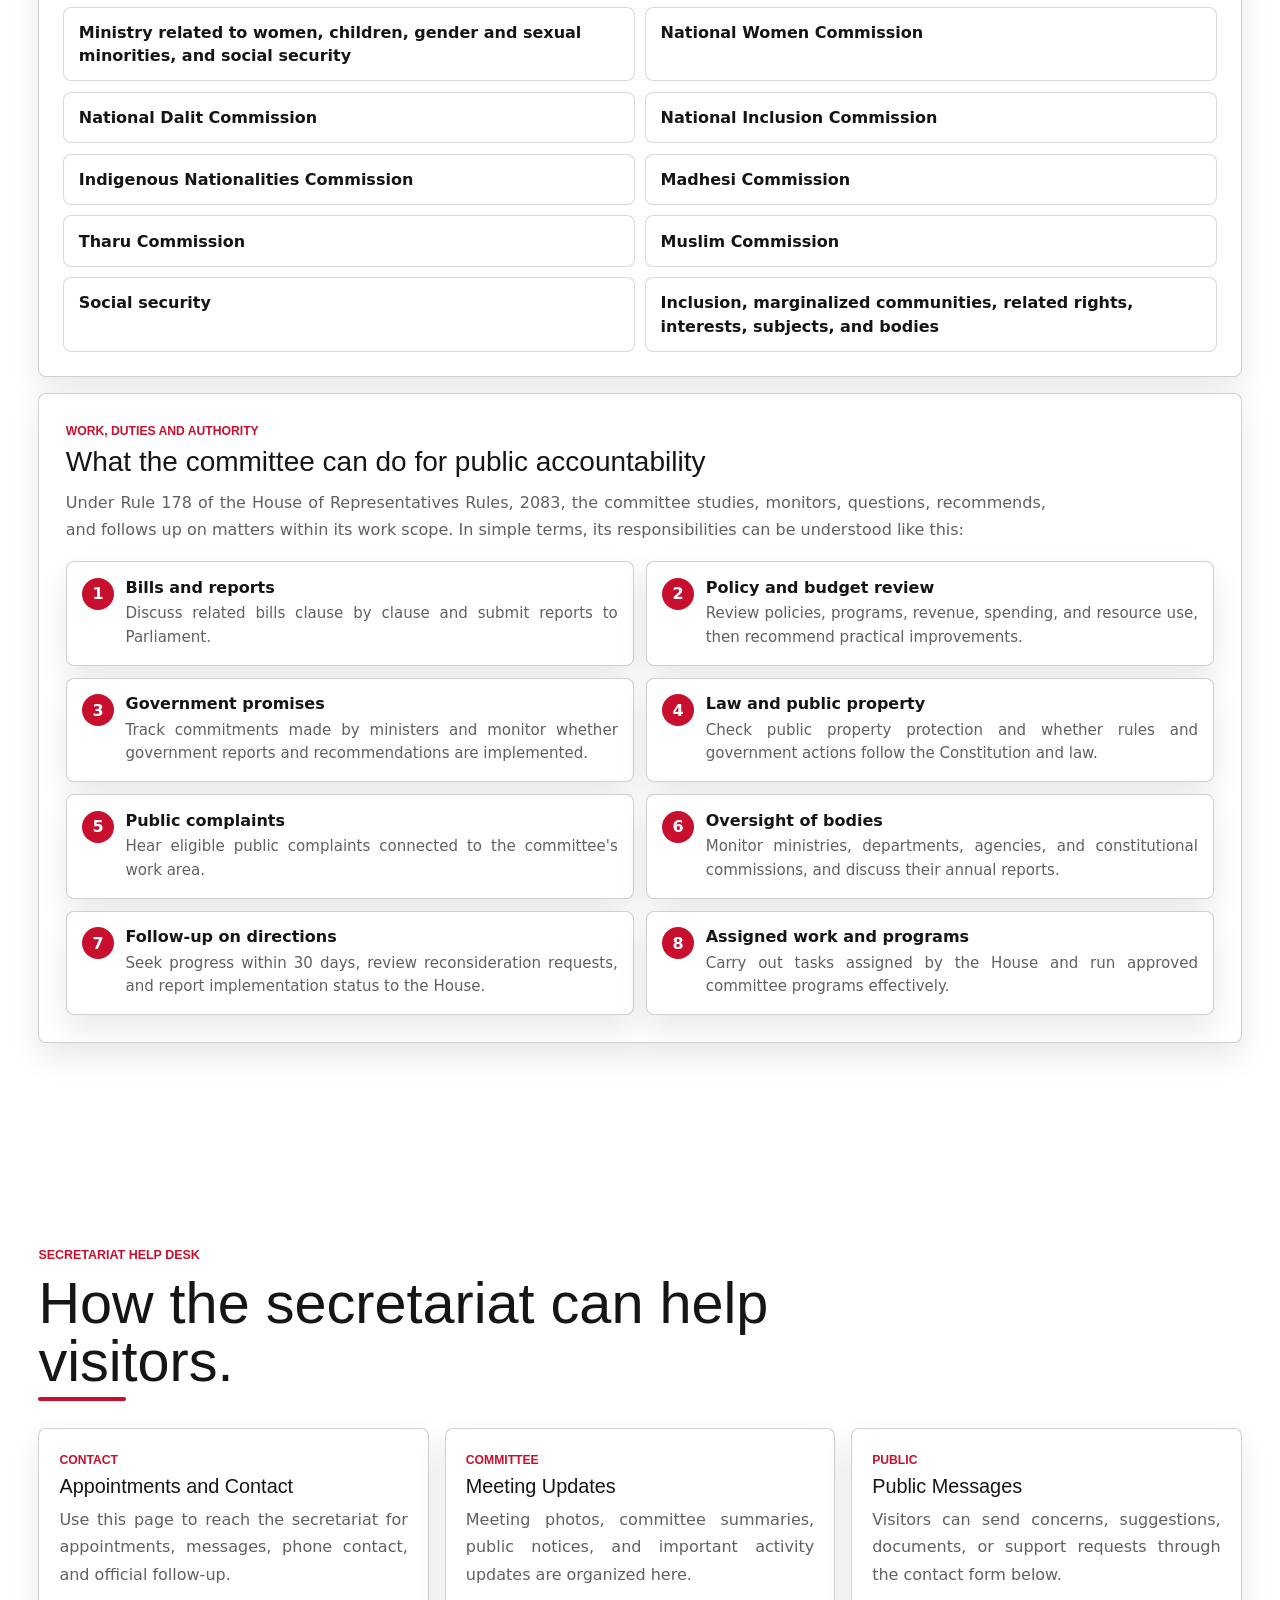
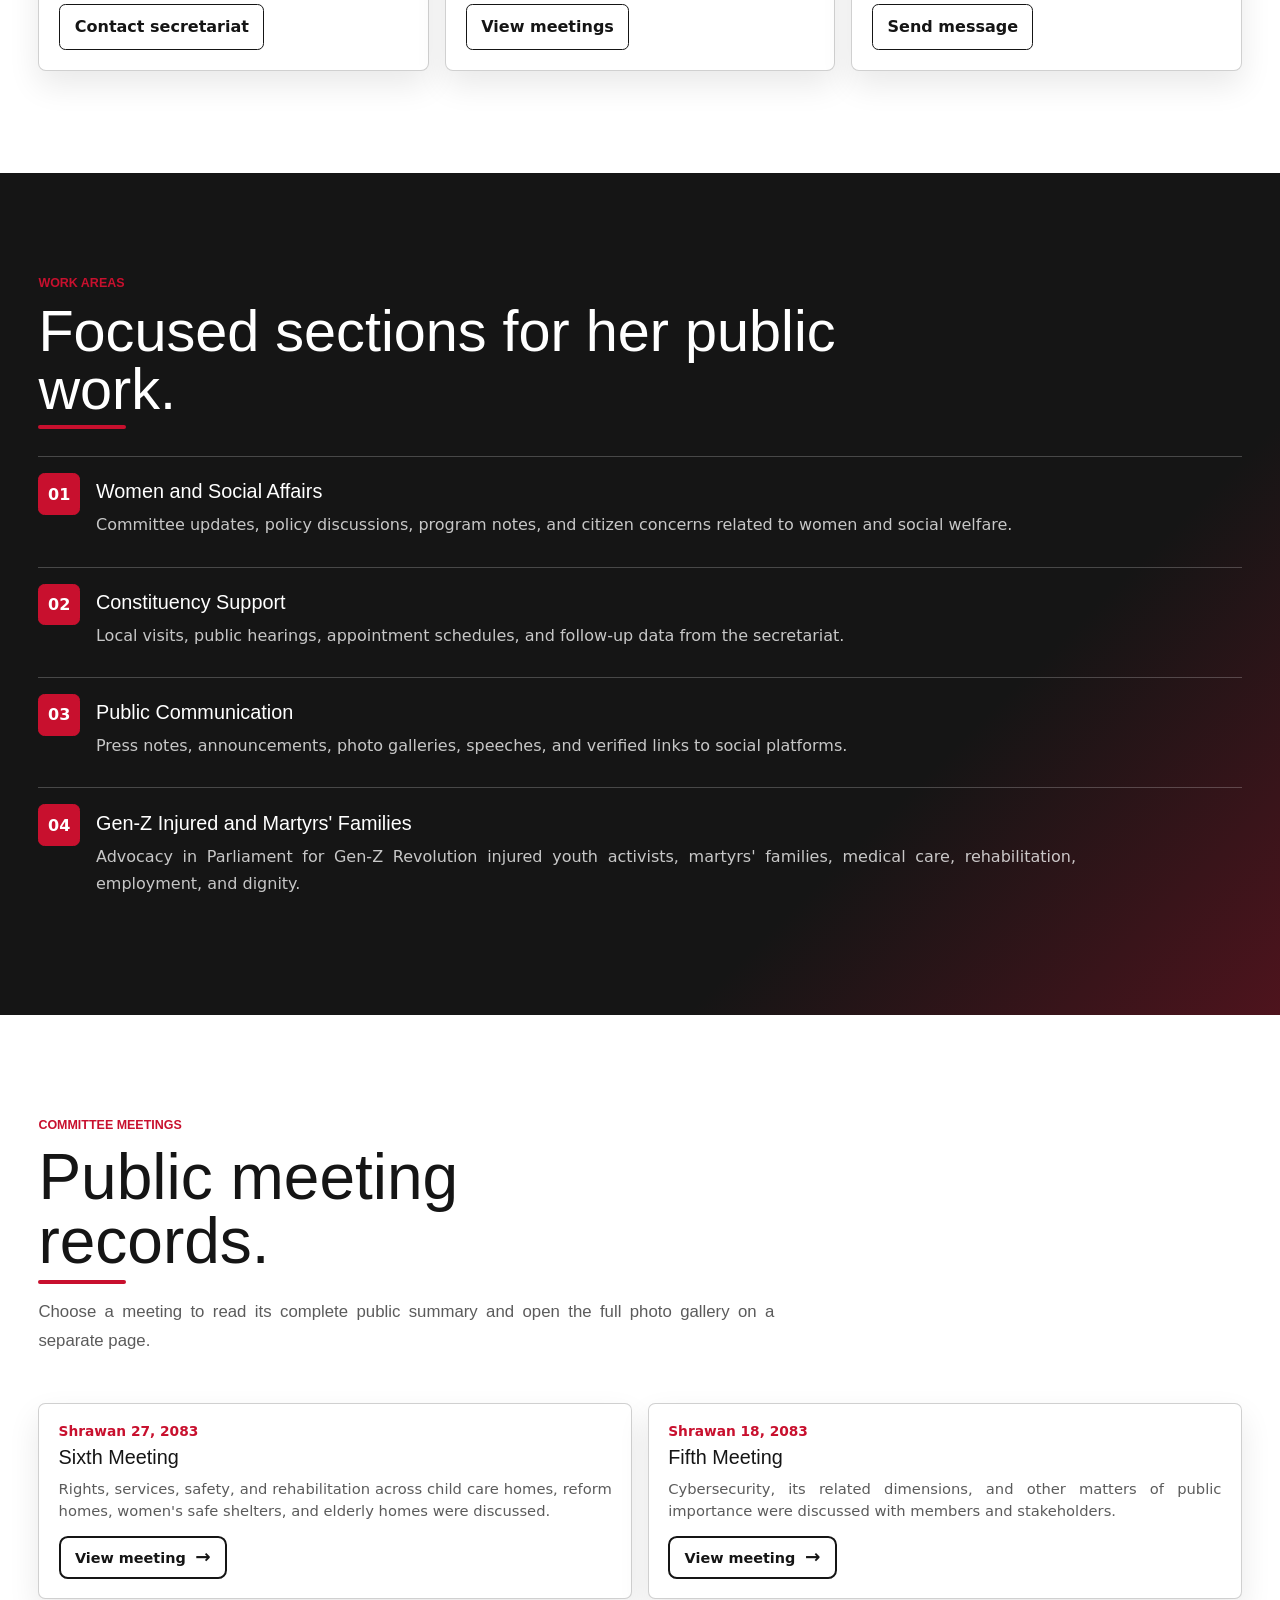
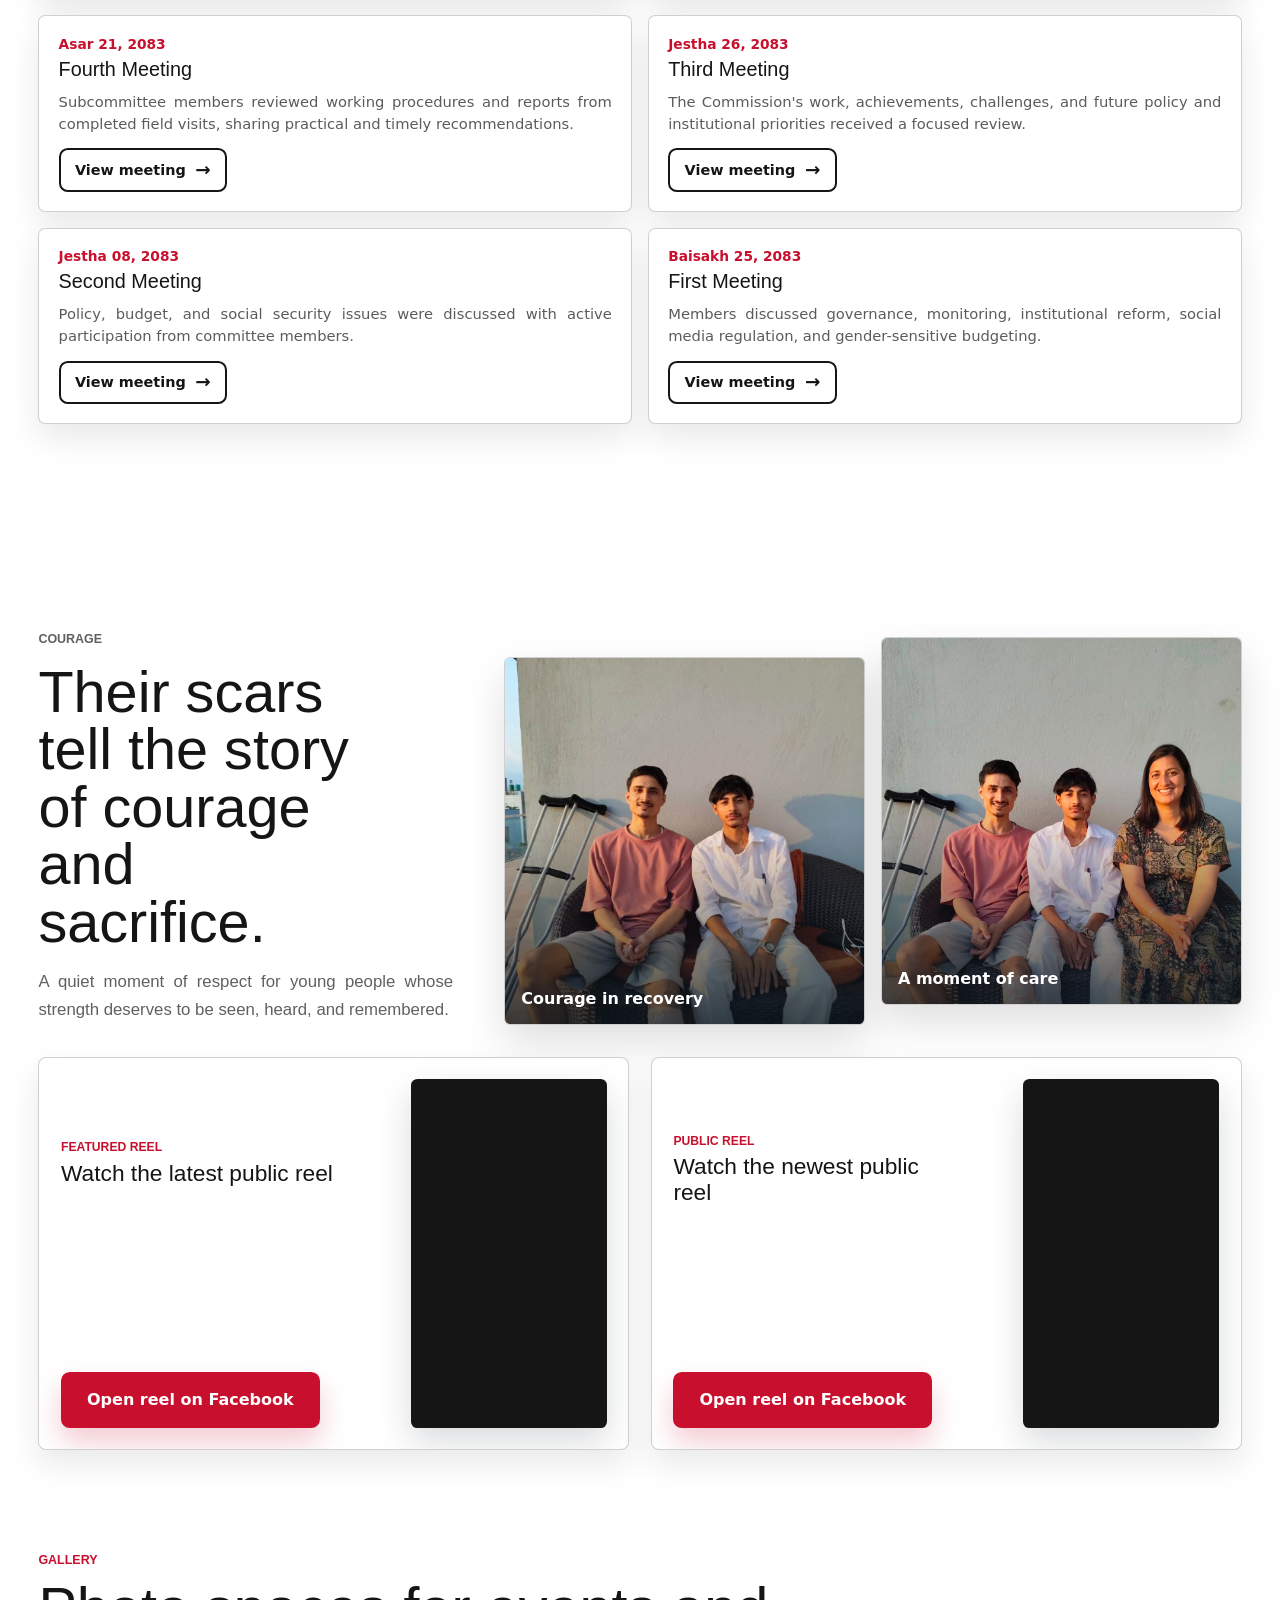
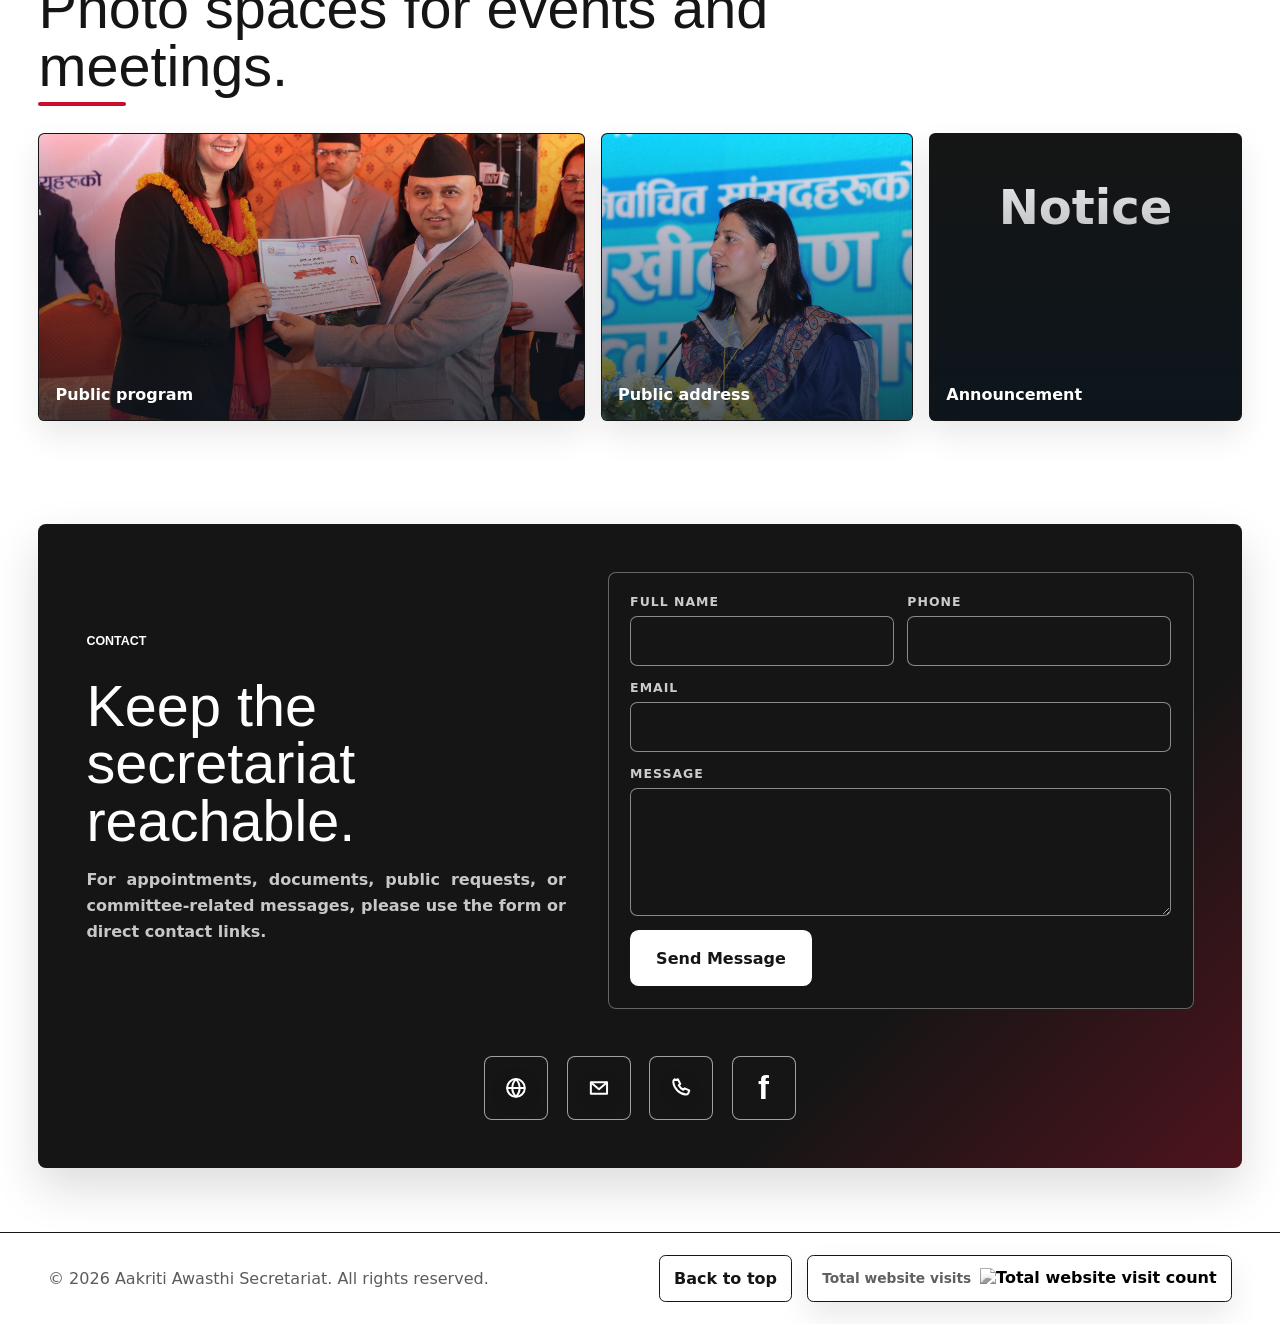
==== commit be461e2f: "Align hero below header and add meeting hover menu" ====
--- a/index.html
+++ b/index.html
@@ -11,7 +11,7 @@
     <link rel="icon" type="image/png" sizes="32x32" href="assets/favicon-32.png" />
     <link rel="icon" type="image/png" sizes="512x512" href="assets/favicon.png" />
     <link rel="apple-touch-icon" href="assets/apple-touch-icon.png" />
-    <link rel="stylesheet" href="styles.css?v=20260827-7" />
+    <link rel="stylesheet" href="styles.css?v=20260827-8" />
   </head>
   <body>
     <header class="site-header" data-header>
--- a/styles.css
+++ b/styles.css
@@ -4729,3 +4729,68 @@
     position: fixed;
   }
 }
+
+/* Keep the full header in normal flow so content starts directly below the nav. */
+.site-header,
+.site-header.is-scrolled,
+.meeting-detail-page .site-header {
+  position: relative;
+}
+
+.hero {
+  min-height: calc(100svh - 8.75rem);
+  padding-top: 4rem;
+}
+
+.hero-nepal-flag {
+  top: 1.5rem;
+}
+
+.meeting-detail-main {
+  padding-top: 0;
+}
+
+@media (min-width: 841px) and (hover: hover) and (pointer: fine) {
+  .nav-dropdown::after {
+    content: "";
+    position: absolute;
+    top: 100%;
+    left: 0;
+    width: 100%;
+    height: 0.8rem;
+  }
+
+  .nav-dropdown:hover .nav-dropdown-panel,
+  .nav-dropdown:focus-within .nav-dropdown-panel {
+    opacity: 1;
+    visibility: visible;
+    pointer-events: auto;
+    transform: translate(-50%, 0);
+  }
+
+  .nav-dropdown:hover .nav-dropdown-chevron,
+  .nav-dropdown:focus-within .nav-dropdown-chevron {
+    transform: rotate(180deg);
+  }
+}
+
+@media (max-width: 840px) {
+  .site-header,
+  .site-header.is-scrolled,
+  .meeting-detail-page .site-header {
+    position: relative;
+  }
+
+  .hero {
+    min-height: calc(100svh - 8.65rem);
+    padding-top: 3rem;
+  }
+
+  .hero-nepal-flag {
+    top: 1rem;
+  }
+
+  .meeting-detail-main {
+    padding-top: 0;
+  }
+}
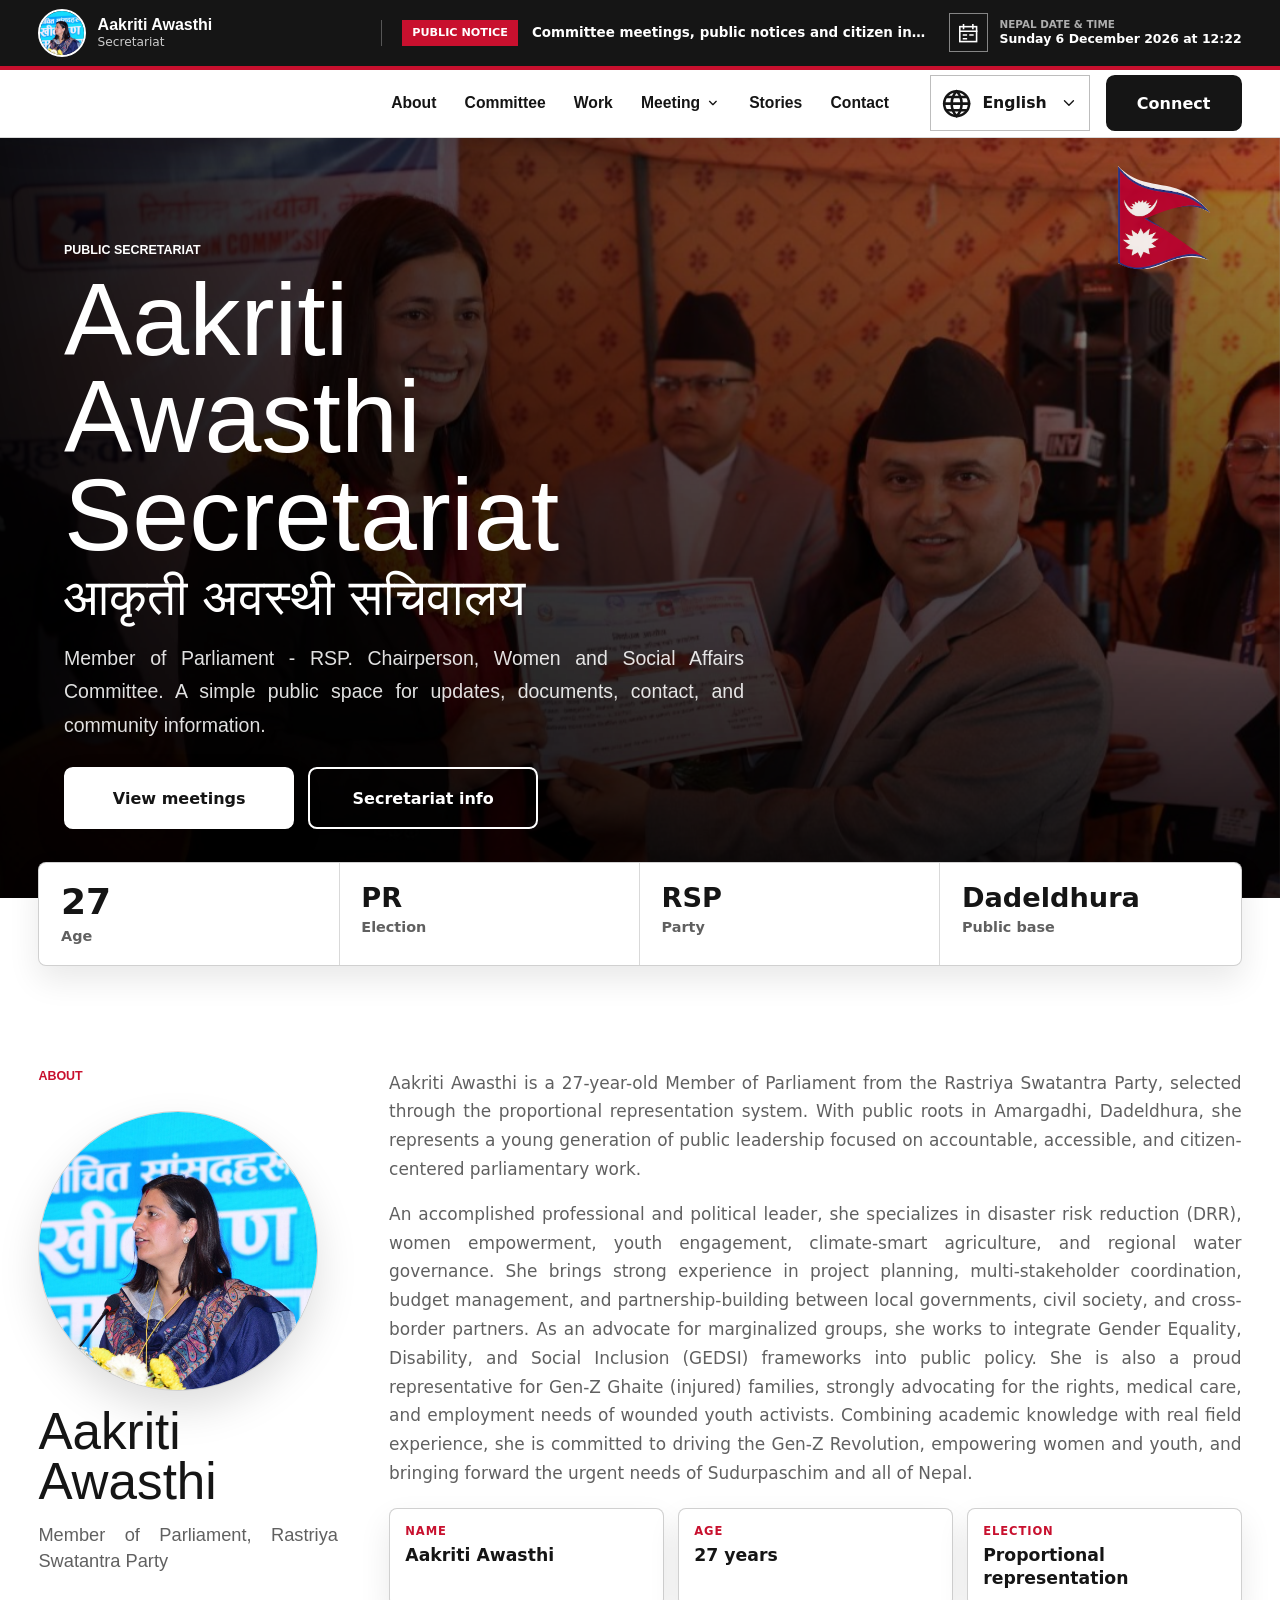
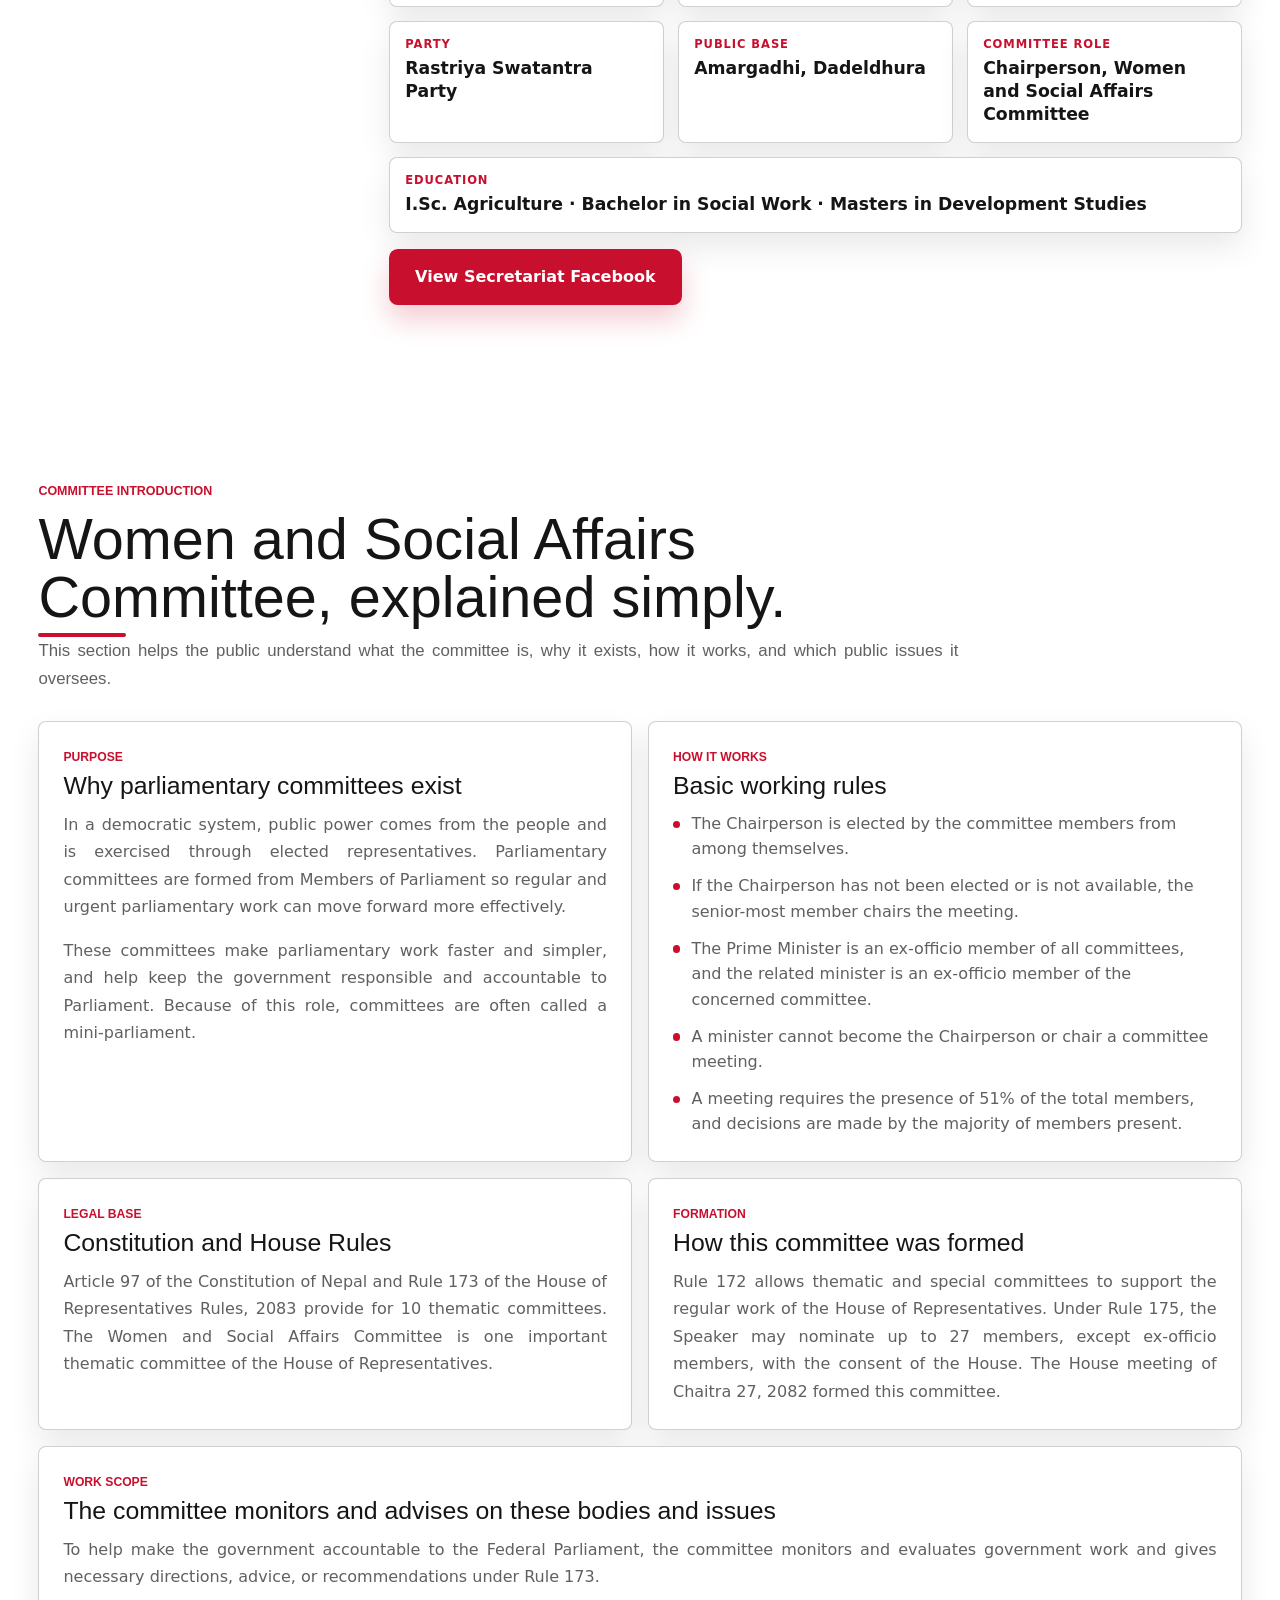
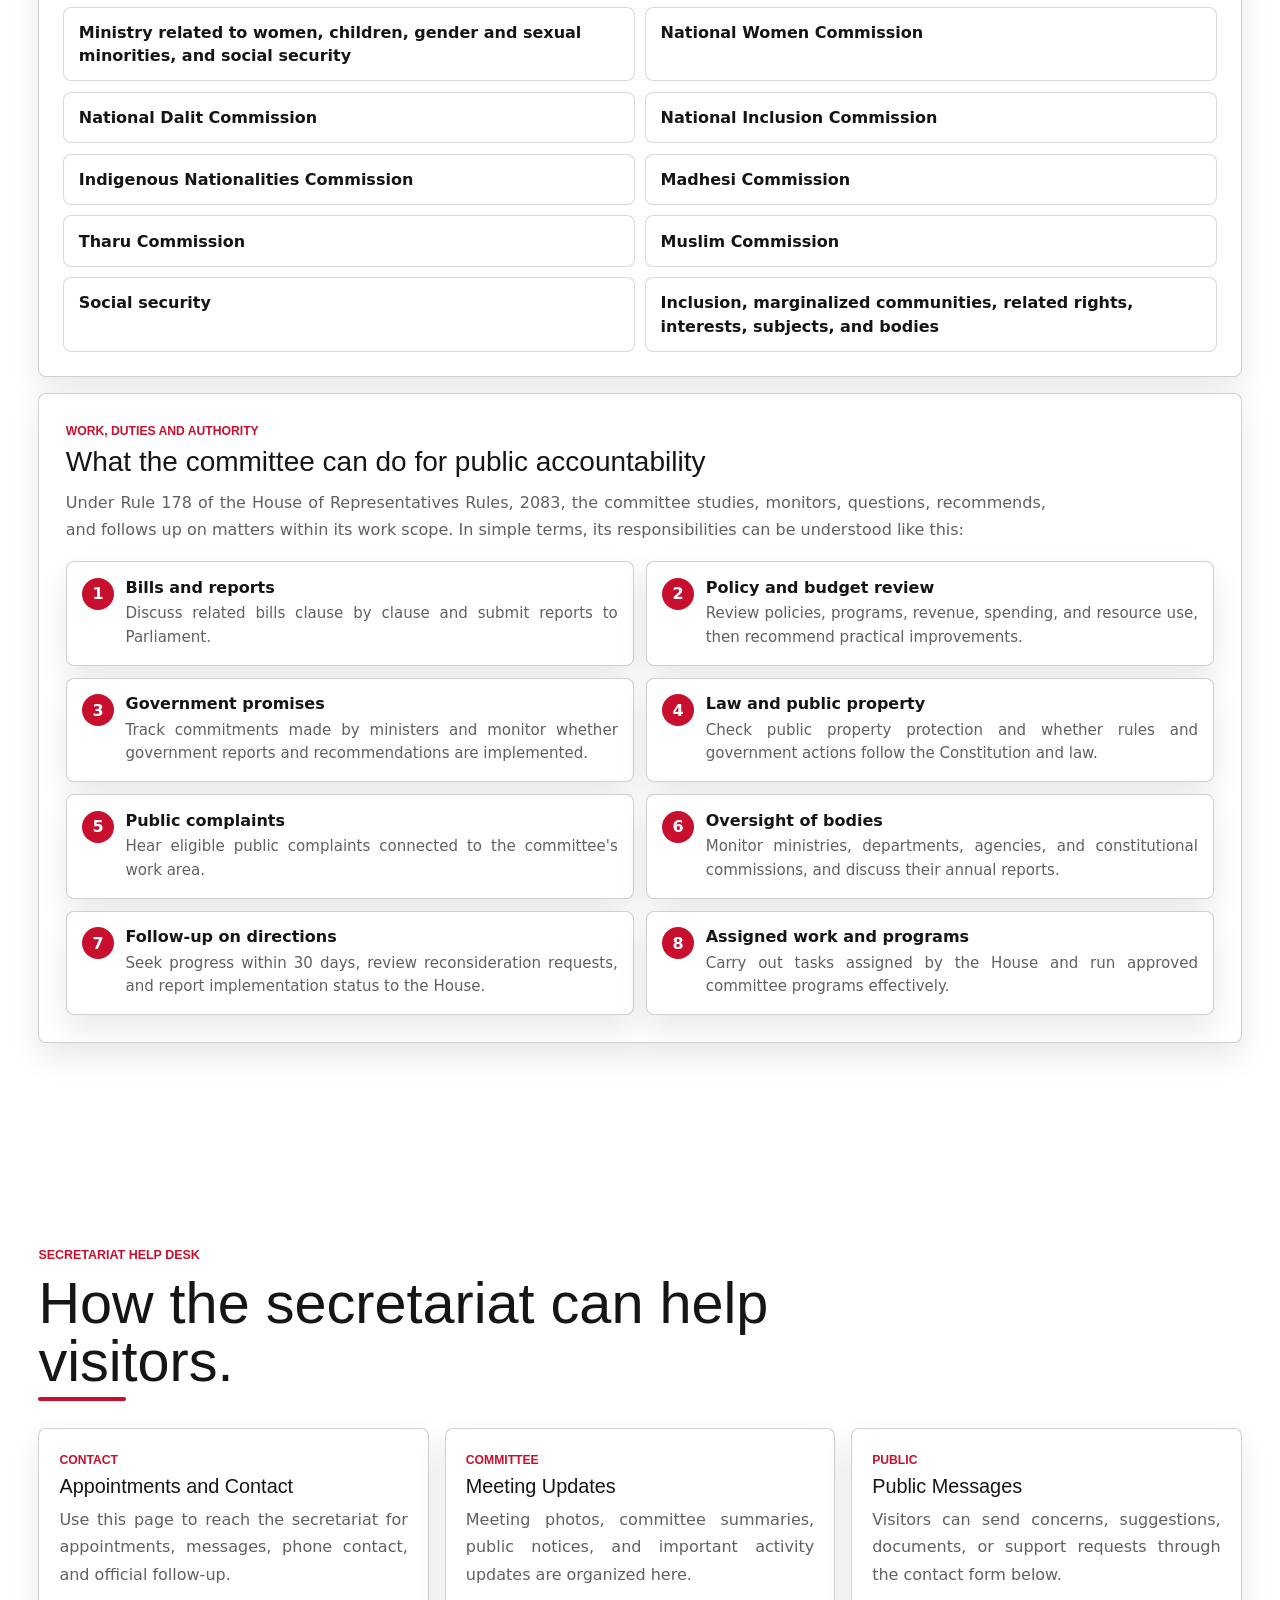
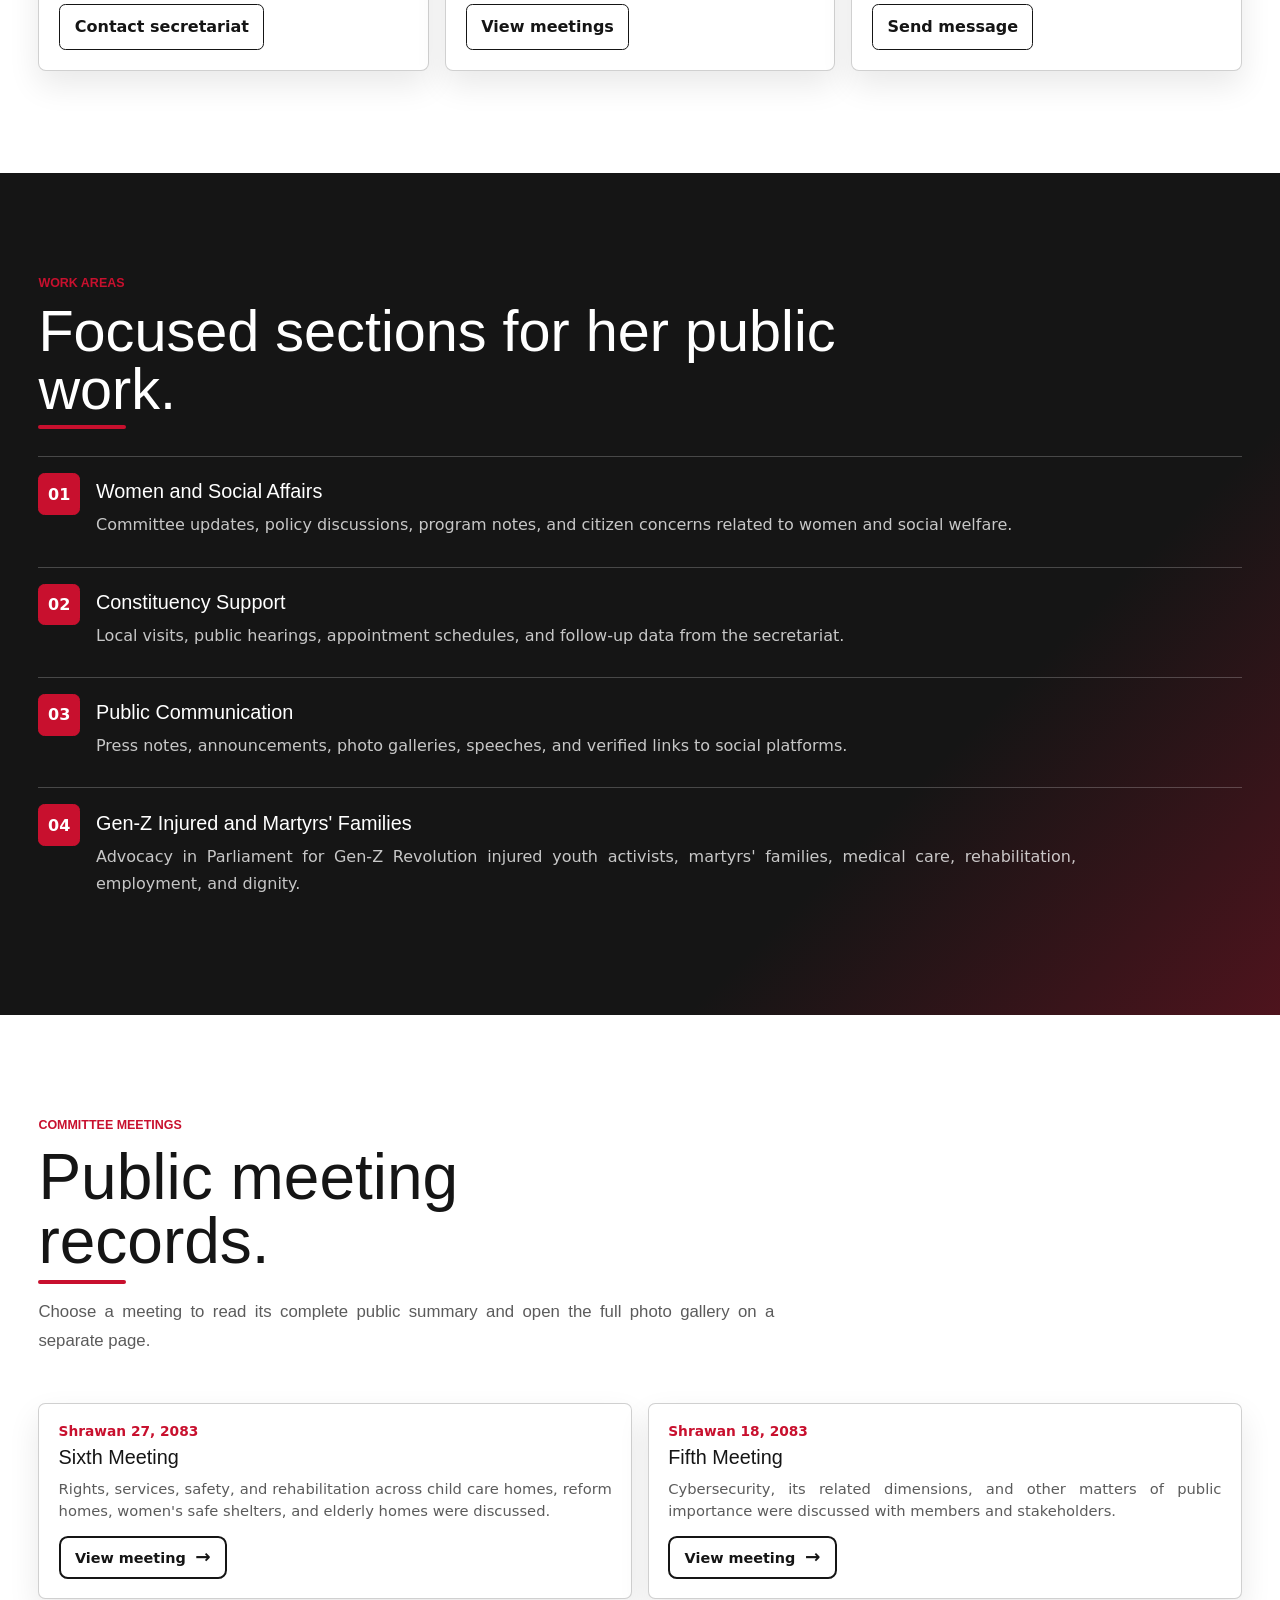
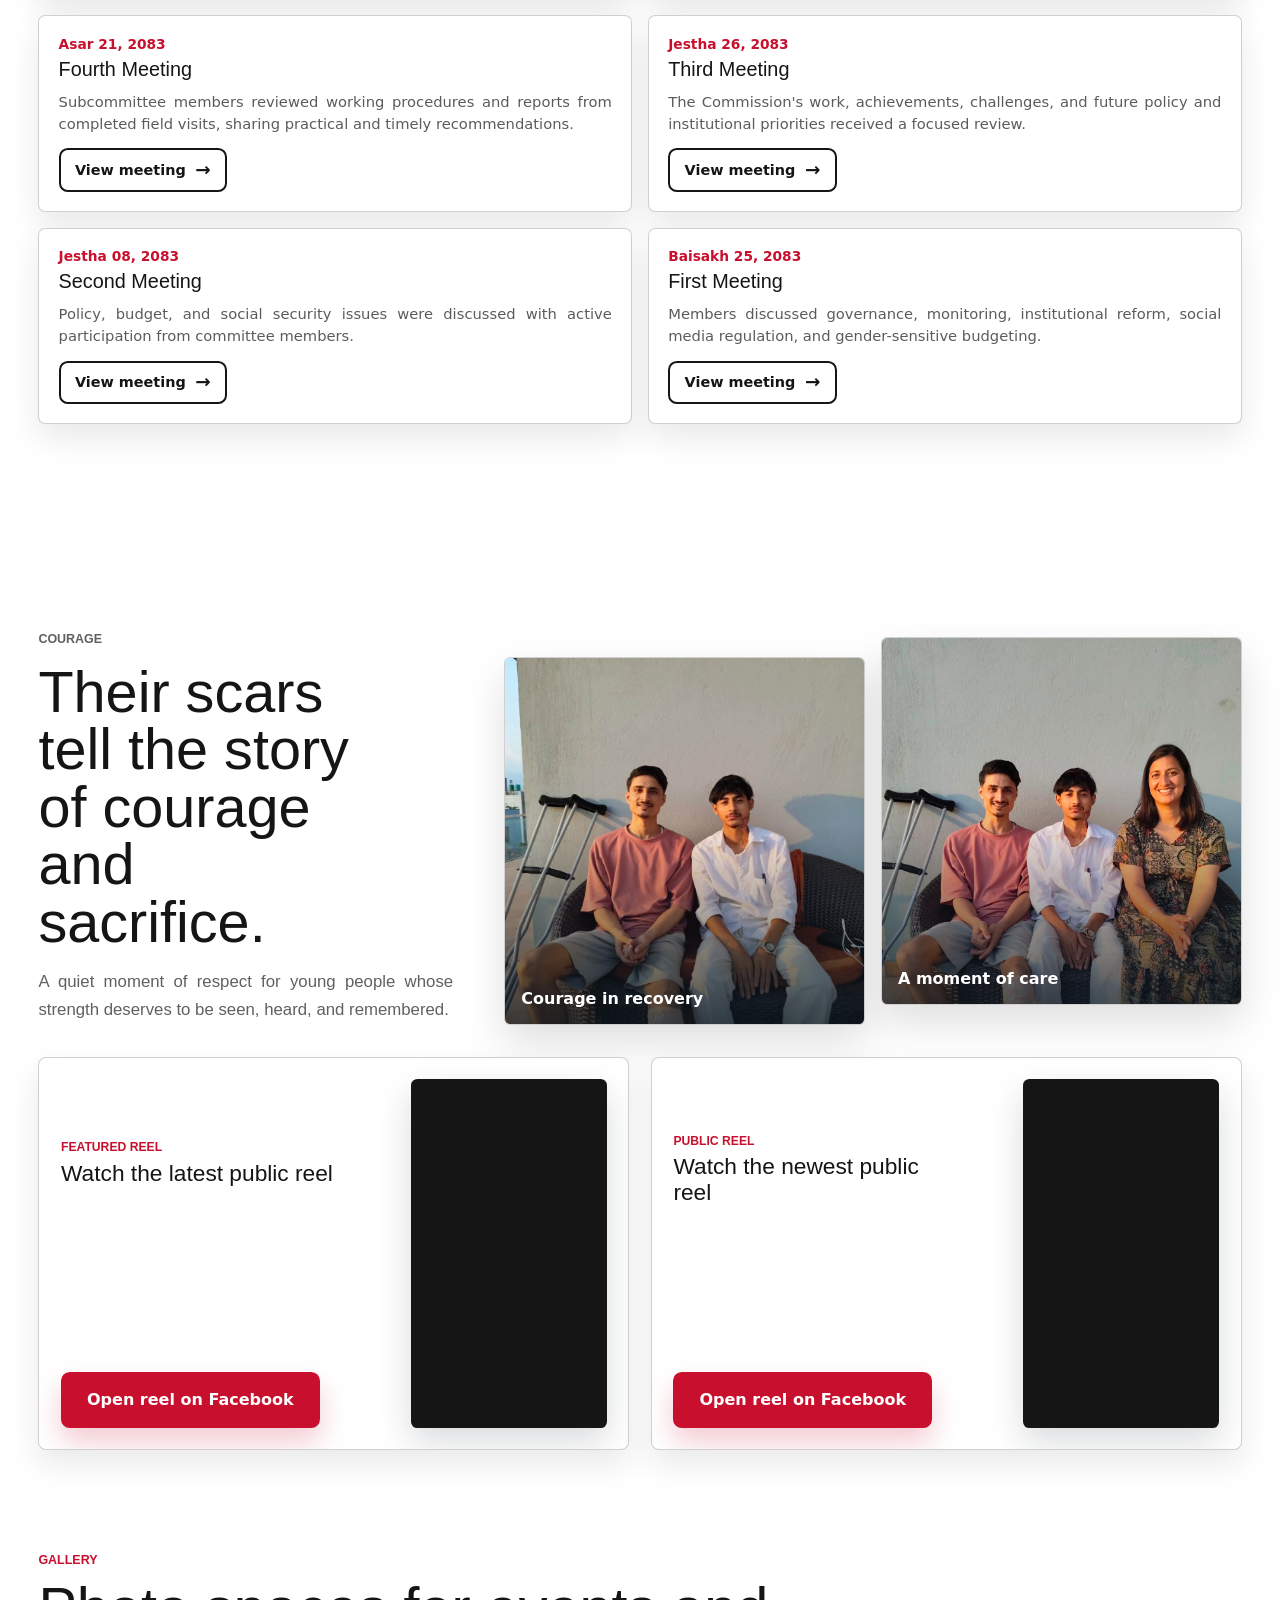
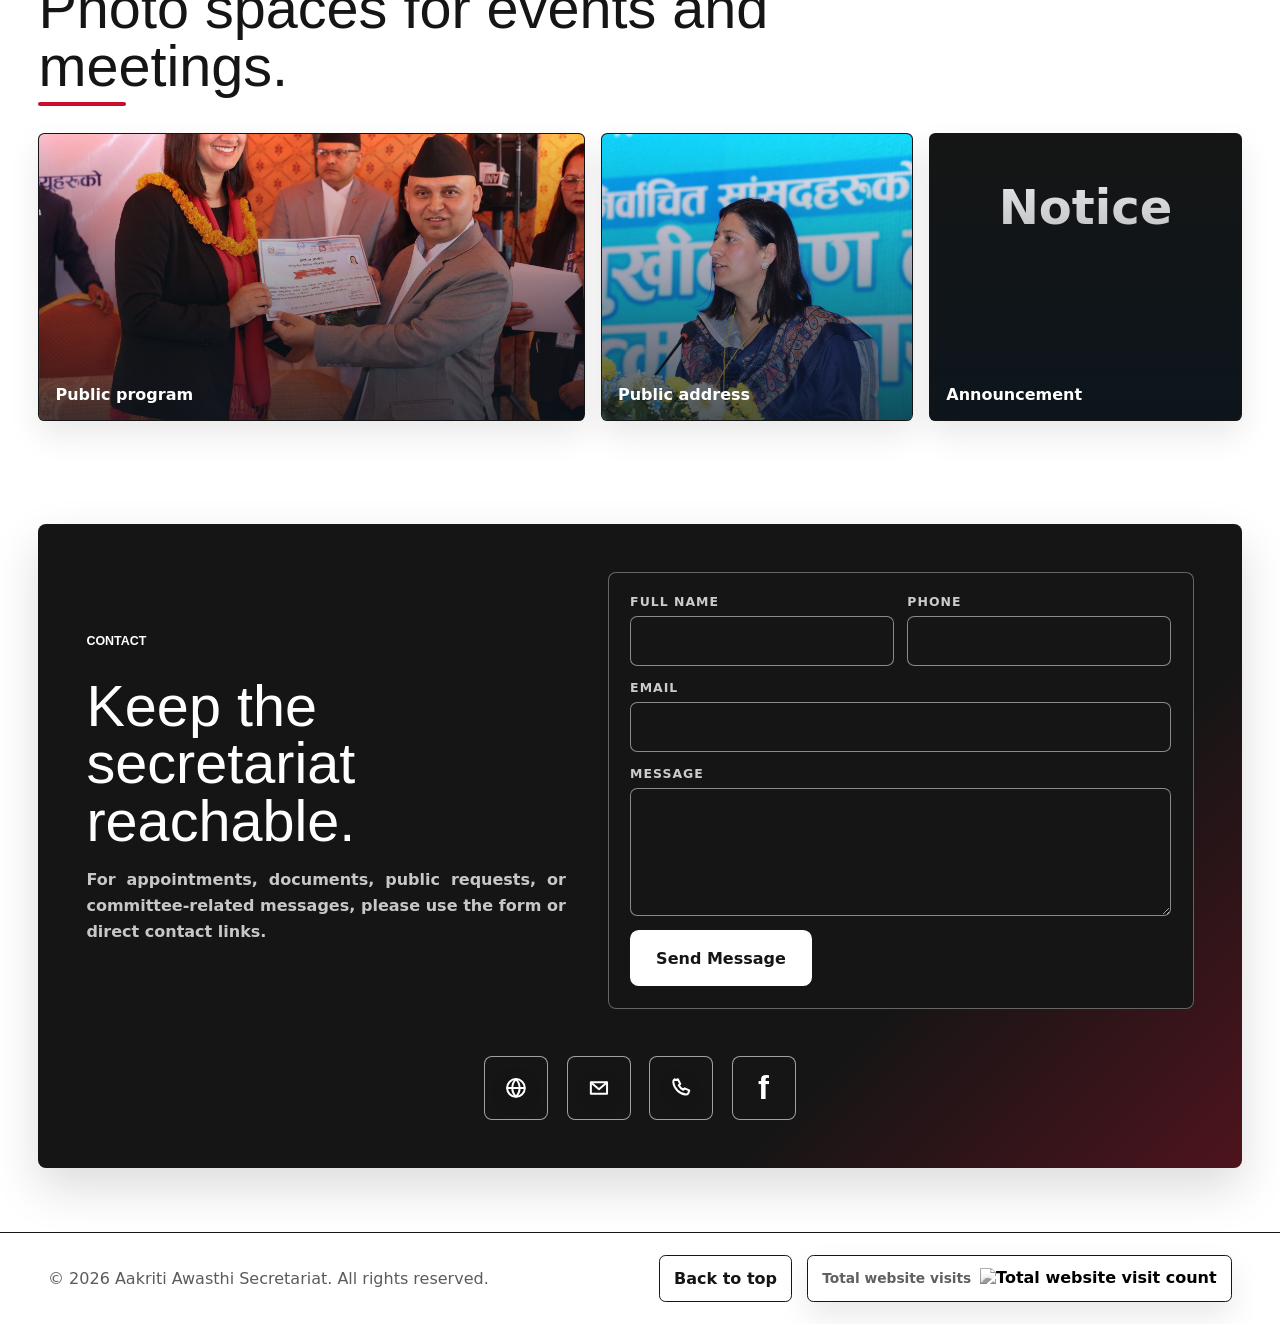
==== commit b2e9a6f2: "Use exact Nepal flag with smooth wave" ====
--- a/index.html
+++ b/index.html
@@ -11,7 +11,7 @@
     <link rel="icon" type="image/png" sizes="32x32" href="assets/favicon-32.png" />
     <link rel="icon" type="image/png" sizes="512x512" href="assets/favicon.png" />
     <link rel="apple-touch-icon" href="assets/apple-touch-icon.png" />
-    <link rel="stylesheet" href="styles.css?v=20260827-8" />
+    <link rel="stylesheet" href="styles.css?v=20260827-9" />
   </head>
   <body>
     <header class="site-header" data-header>
@@ -219,25 +219,24 @@
         />
         <div class="hero-shade"></div>
         <div class="hero-nepal-flag" aria-label="Animated Nepal flag" role="img">
-          <svg class="nepal-flag-svg" viewBox="0 0 124 94" aria-hidden="true" focusable="false">
-            <g class="flag-cloth">
-              <path
-                class="flag-panel flag-upper"
-                d="M10 7 L10 45 C27 55 49 49 70 50 C91 51 106 58 117 67 C103 47 88 37 65 33 C42 29 25 23 10 7Z"
-              />
-              <path
-                class="flag-panel flag-lower"
-                d="M10 45 L10 79 C30 90 54 83 76 71 C92 63 106 67 117 78 C103 60 88 52 65 50 C42 48 27 54 10 45Z"
-              />
-              <path
-                class="flag-moon-mark"
-                d="M35.1 33.8c-5.5 4.5-13.8 3.5-18.1-2.2 5.4 1.8 11.7.4 15.9-3.8 3.4-3.5 4.6-8 3.7-12.2 4.4 5.7 3.8 13.8-1.5 18.2Z"
-              />
-              <path
-                class="flag-sunburst"
-                d="M31 61.7 35.2 53l1.1 9.5 7.6-5.8-4.9 8.2 9.6-1.2-8.8 3.8 8.8 3.8-9.6-1.2 4.9 8.2-7.6-5.8-1.1 9.5-4.2-8.7-4.2 8.7-1.1-9.5-7.6 5.8 4.9-8.2-9.6 1.2 8.8-3.8-8.8-3.8 9.6 1.2-4.9-8.2 7.6 5.8 1.1-9.5Z"
-              />
-            </g>
+          <svg class="nepal-flag-svg" viewBox="140 30 350 380" aria-hidden="true" focusable="false">
+            <defs>
+              <clipPath id="nepal-flag-shape" clipPathUnits="userSpaceOnUse">
+                <path
+                  d="M153 43 C210 104 274 101 332 115 C391 128 435 162 470 205 C415 167 357 176 251 222 C324 264 395 319 464 366 C401 342 352 360 303 381 C250 404 197 402 153 375 Z"
+                />
+              </clipPath>
+            </defs>
+            <image
+              class="nepal-flag-cloth"
+              href="assets/nepal-flag-exact.png"
+              x="0"
+              y="0"
+              width="626"
+              height="417"
+              preserveAspectRatio="none"
+              clip-path="url(#nepal-flag-shape)"
+            />
           </svg>
         </div>
         <div class="hero-content">
--- a/styles.css
+++ b/styles.css
@@ -528,6 +528,24 @@
   width: 100%;
   height: auto;
   overflow: visible;
+  transform-origin: 9% 50%;
+  animation: nepal-flag-wave 3.8s ease-in-out infinite;
+  will-change: transform;
+}
+
+@keyframes nepal-flag-wave {
+  0%,
+  100% {
+    transform: perspective(420px) rotateY(-3deg) skewY(-0.35deg) scaleX(0.99);
+  }
+
+  35% {
+    transform: perspective(420px) rotateY(7deg) skewY(0.55deg) scaleX(0.965);
+  }
+
+  68% {
+    transform: perspective(420px) rotateY(-5deg) skewY(-0.2deg) scaleX(1);
+  }
 }
 
 .flag-cloth {
@@ -4794,3 +4812,10 @@
     padding-top: 0;
   }
 }
+
+@media (prefers-reduced-motion: reduce) {
+  .nepal-flag-svg {
+    animation: none;
+    transform: none;
+  }
+}
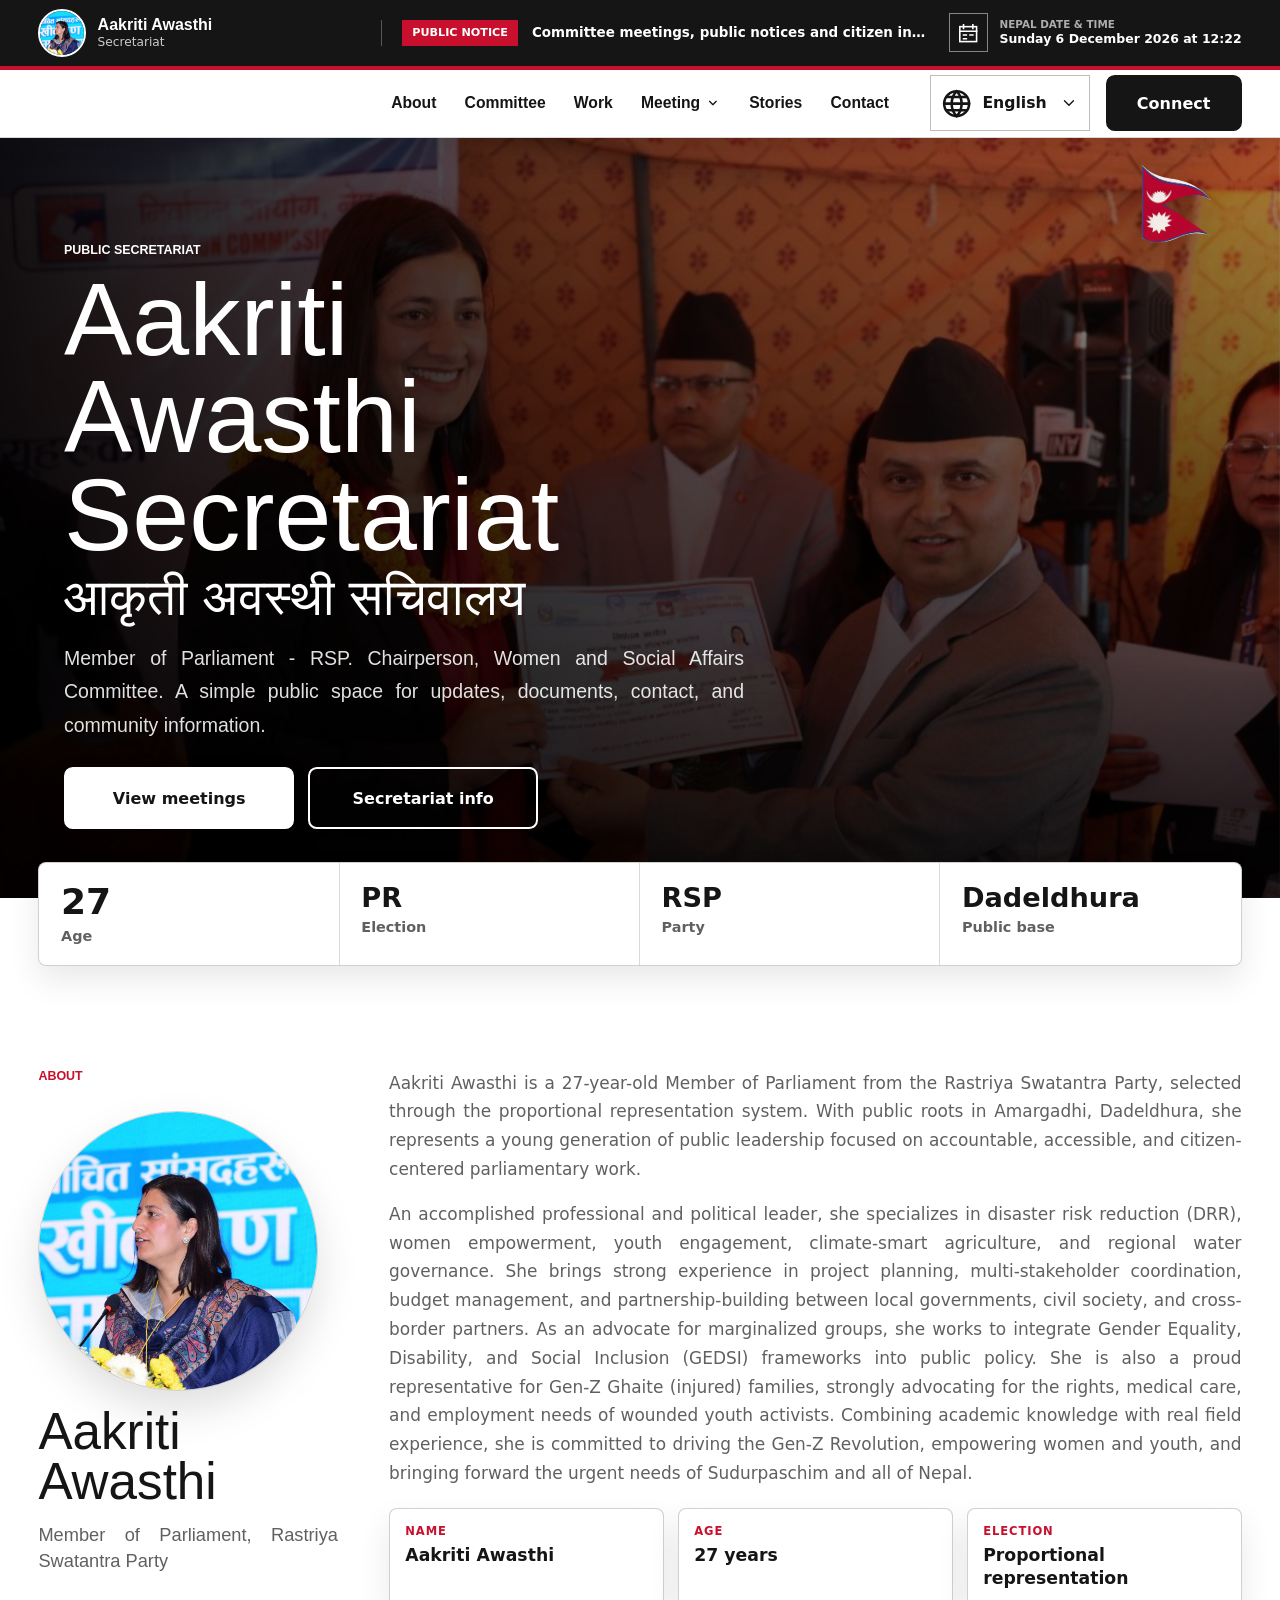
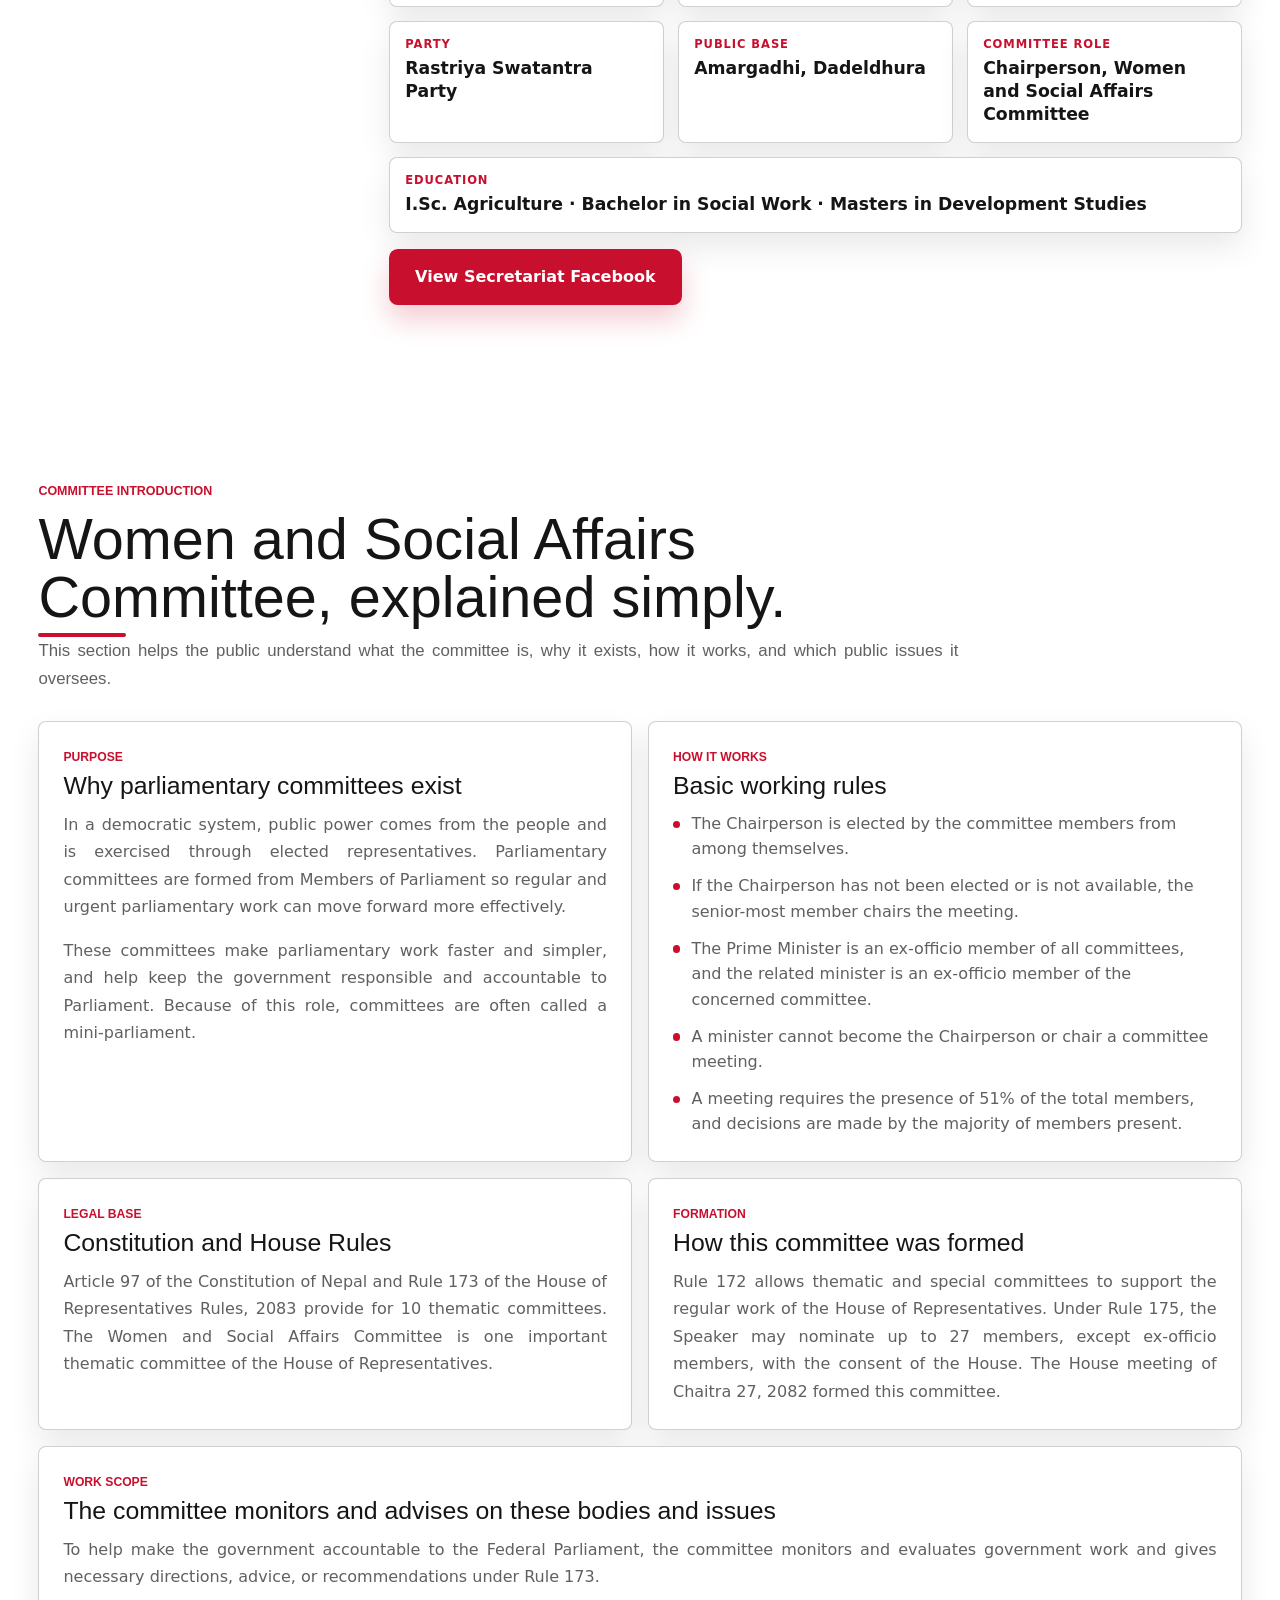
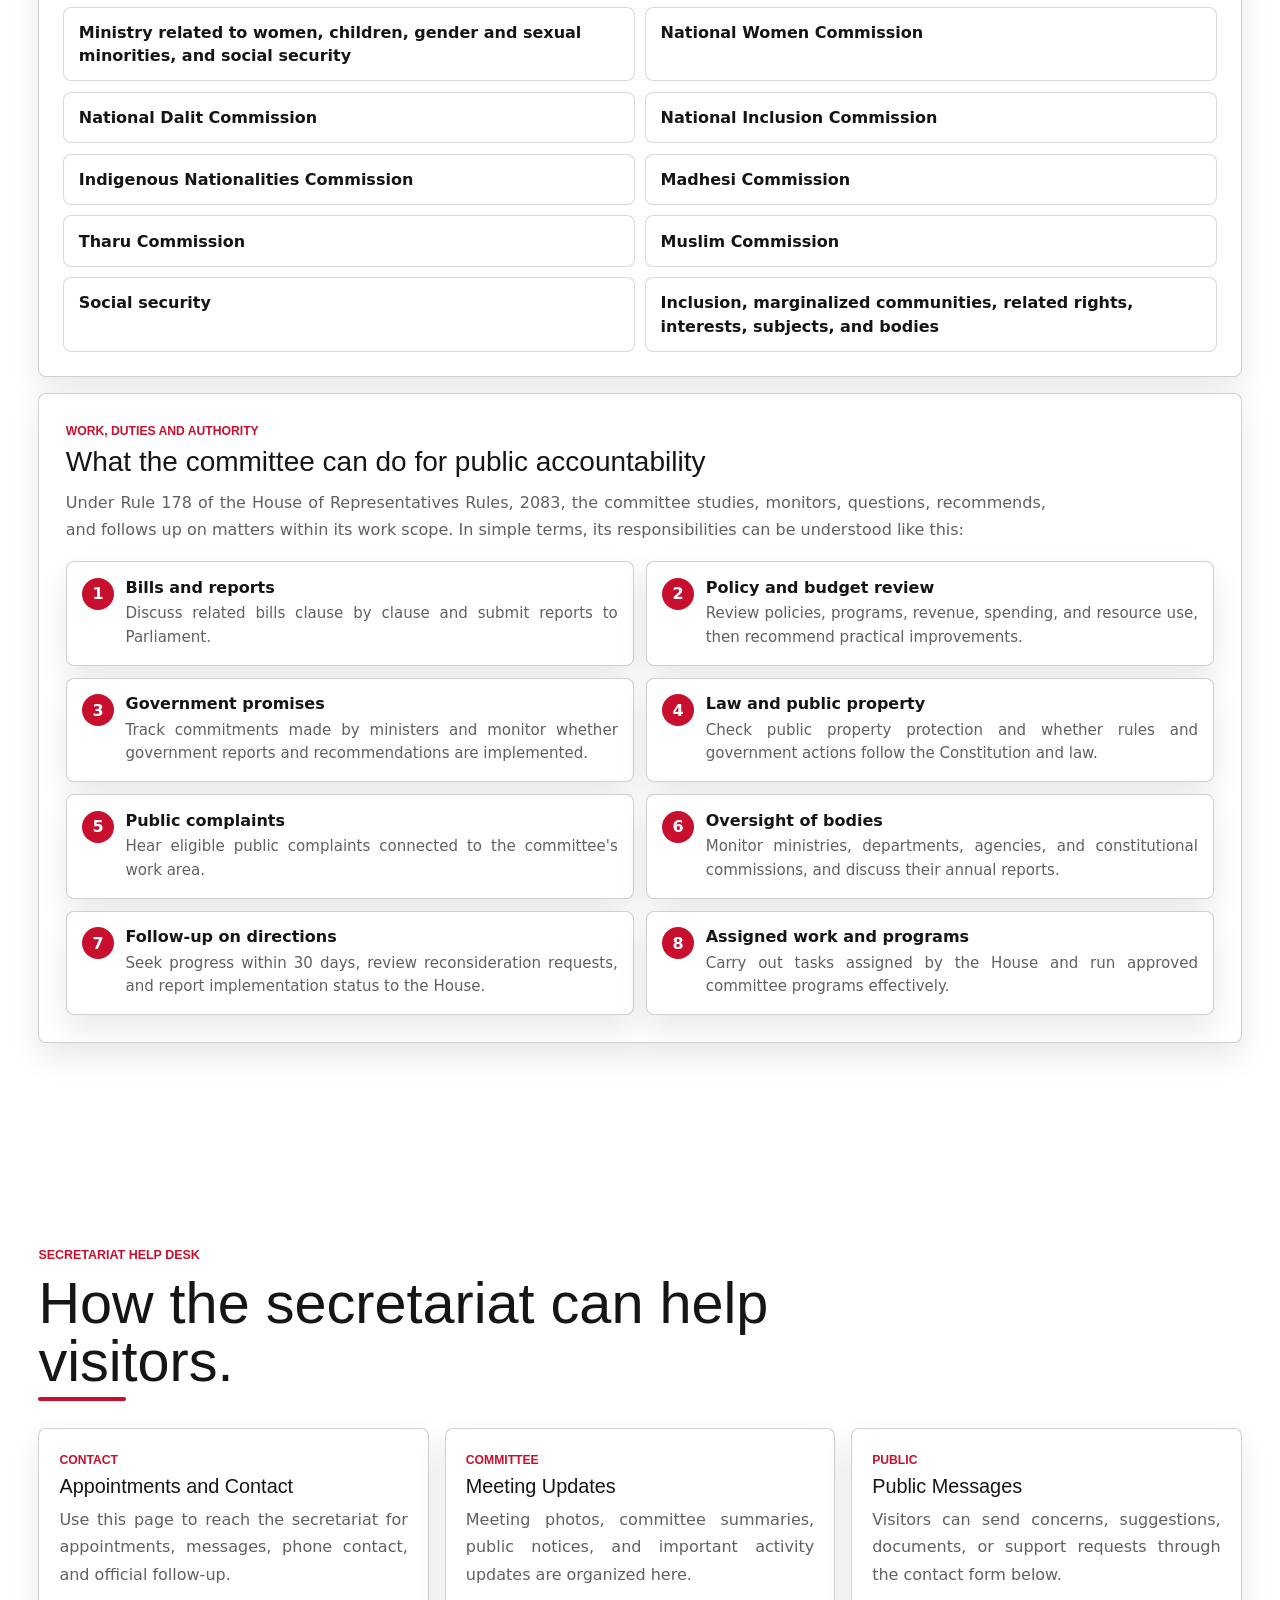
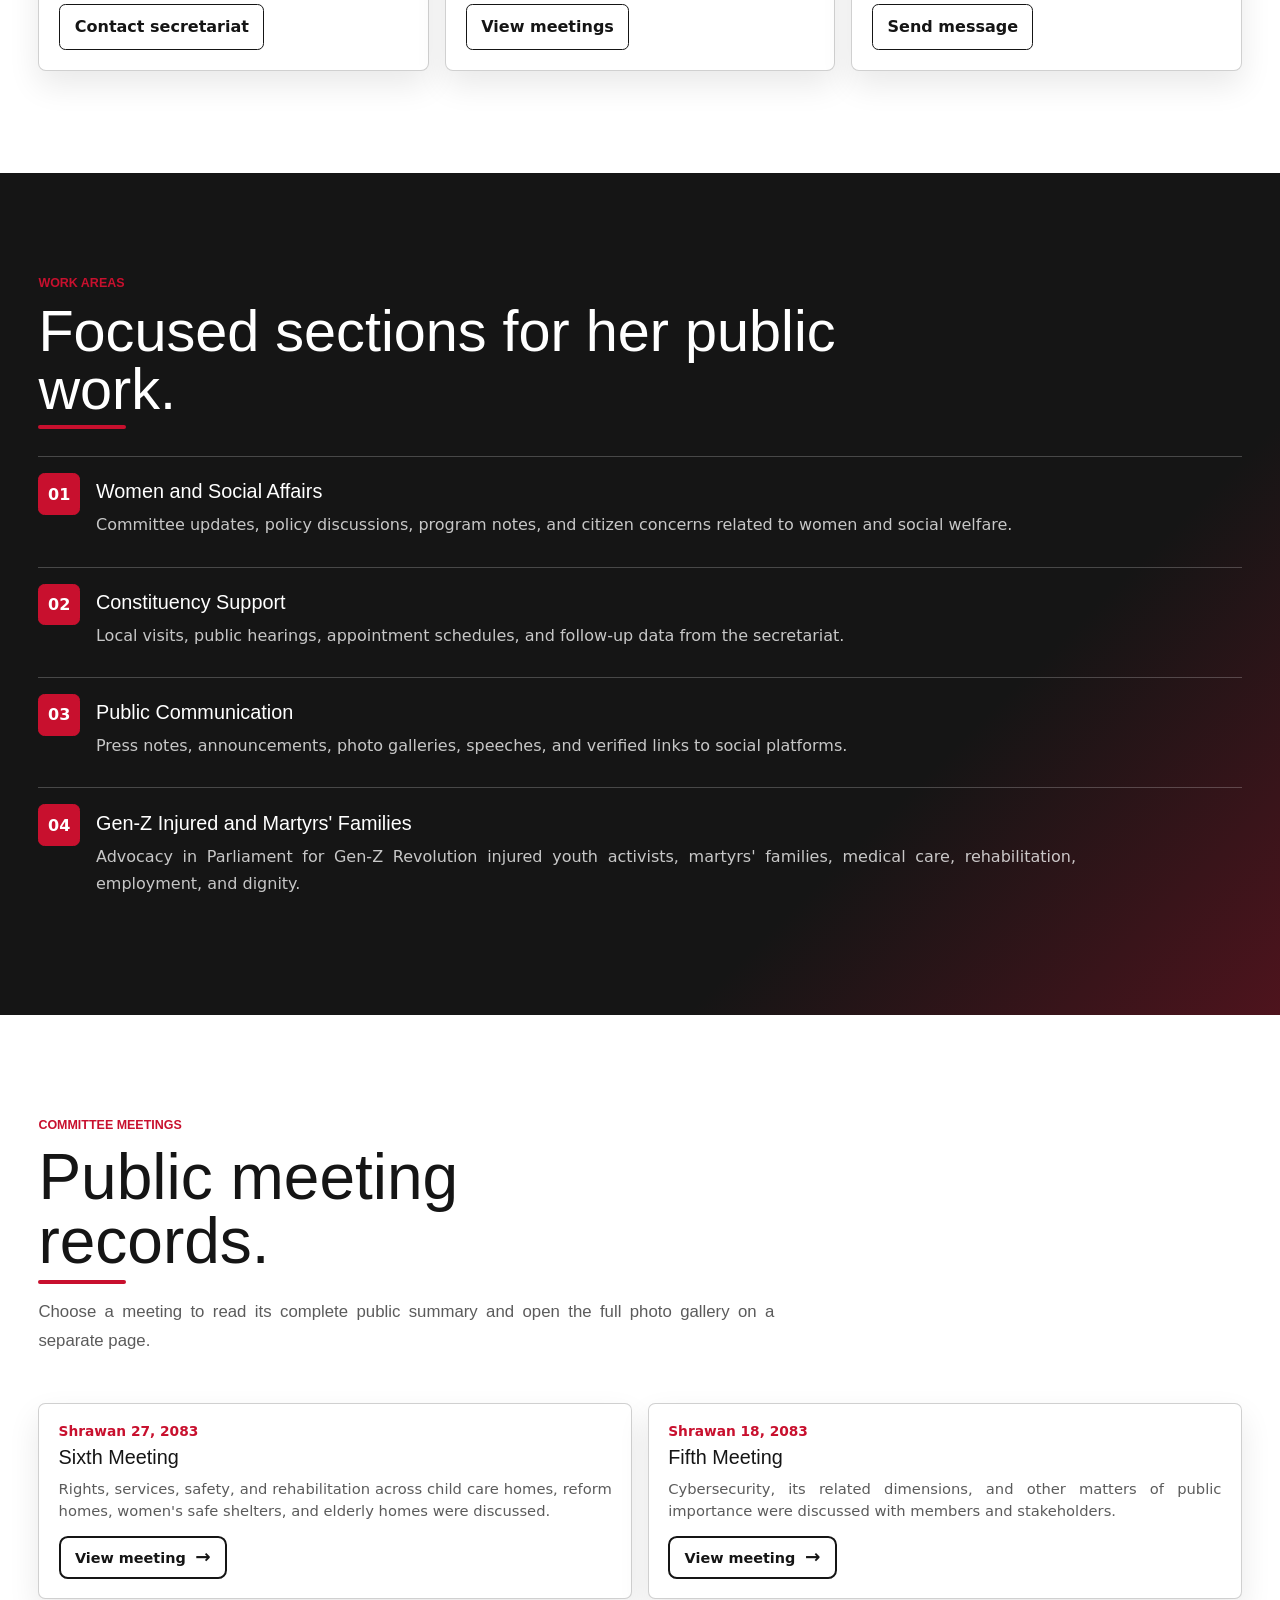
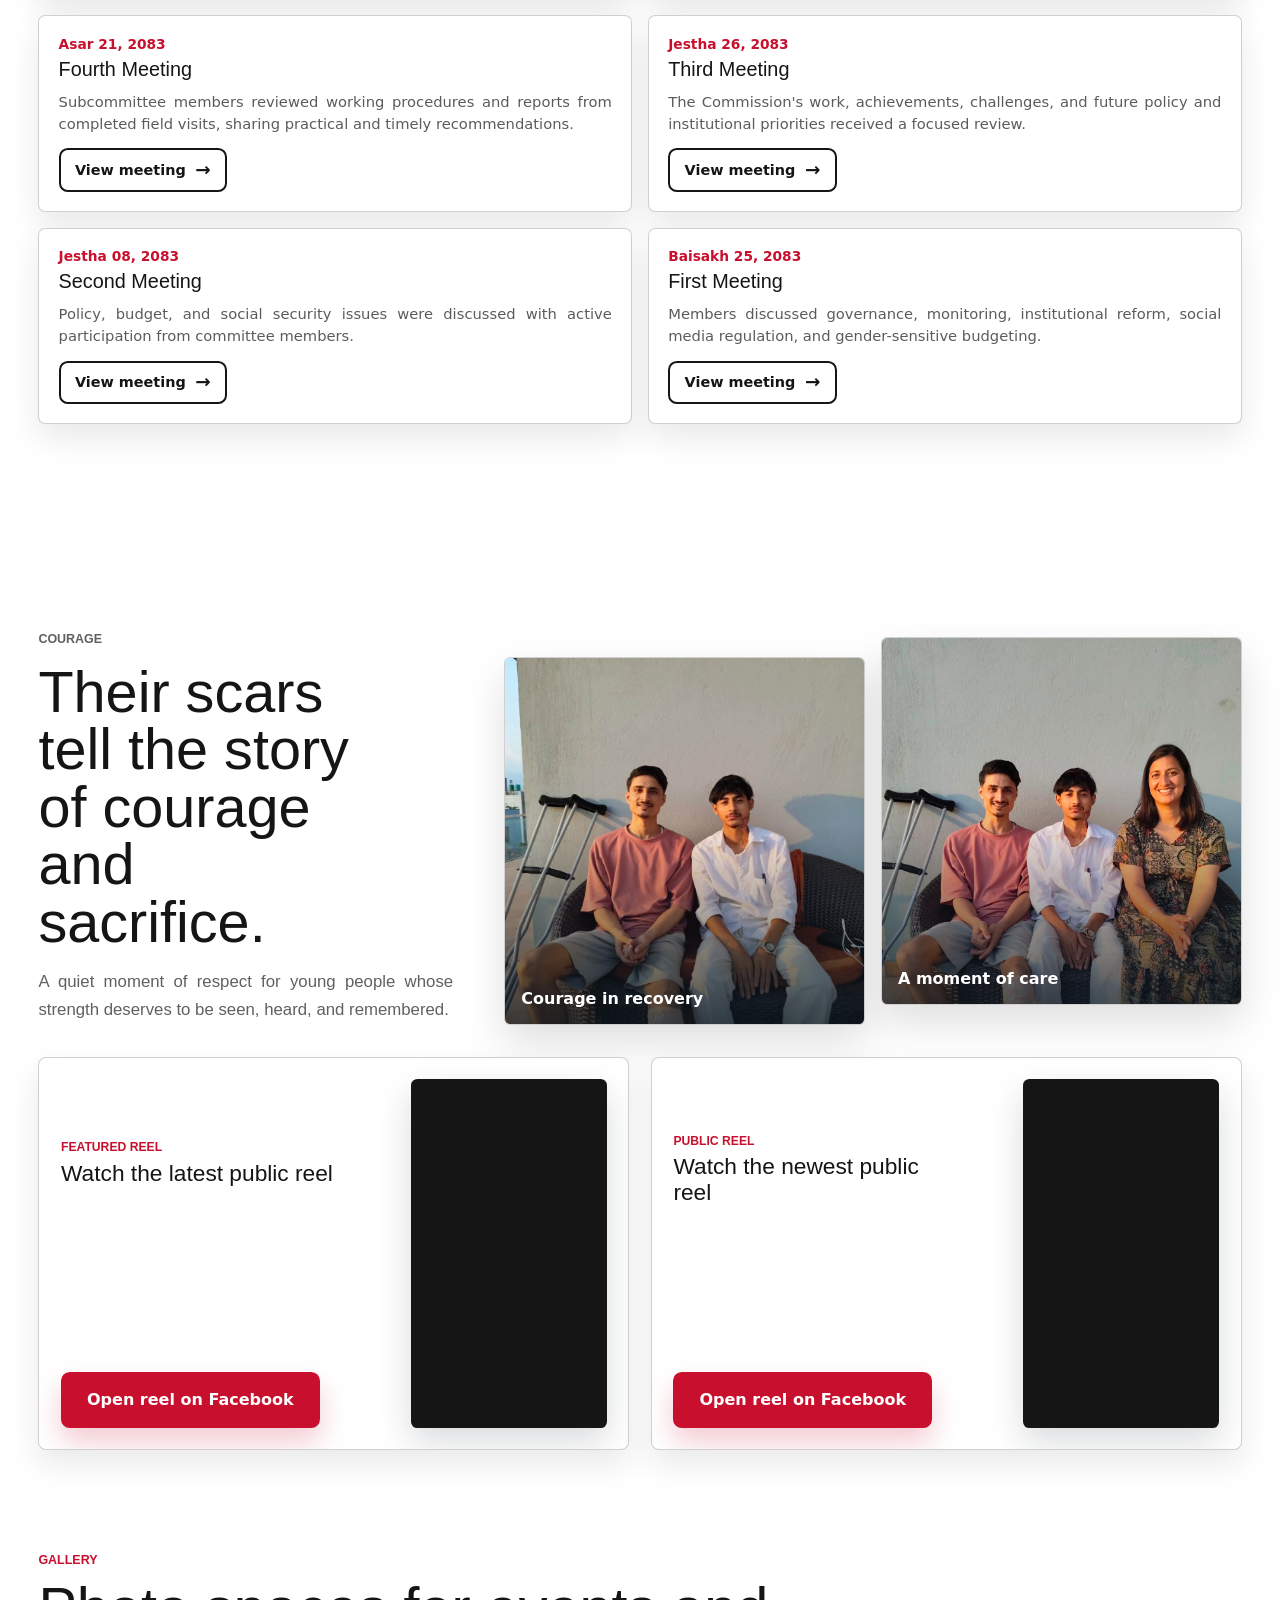
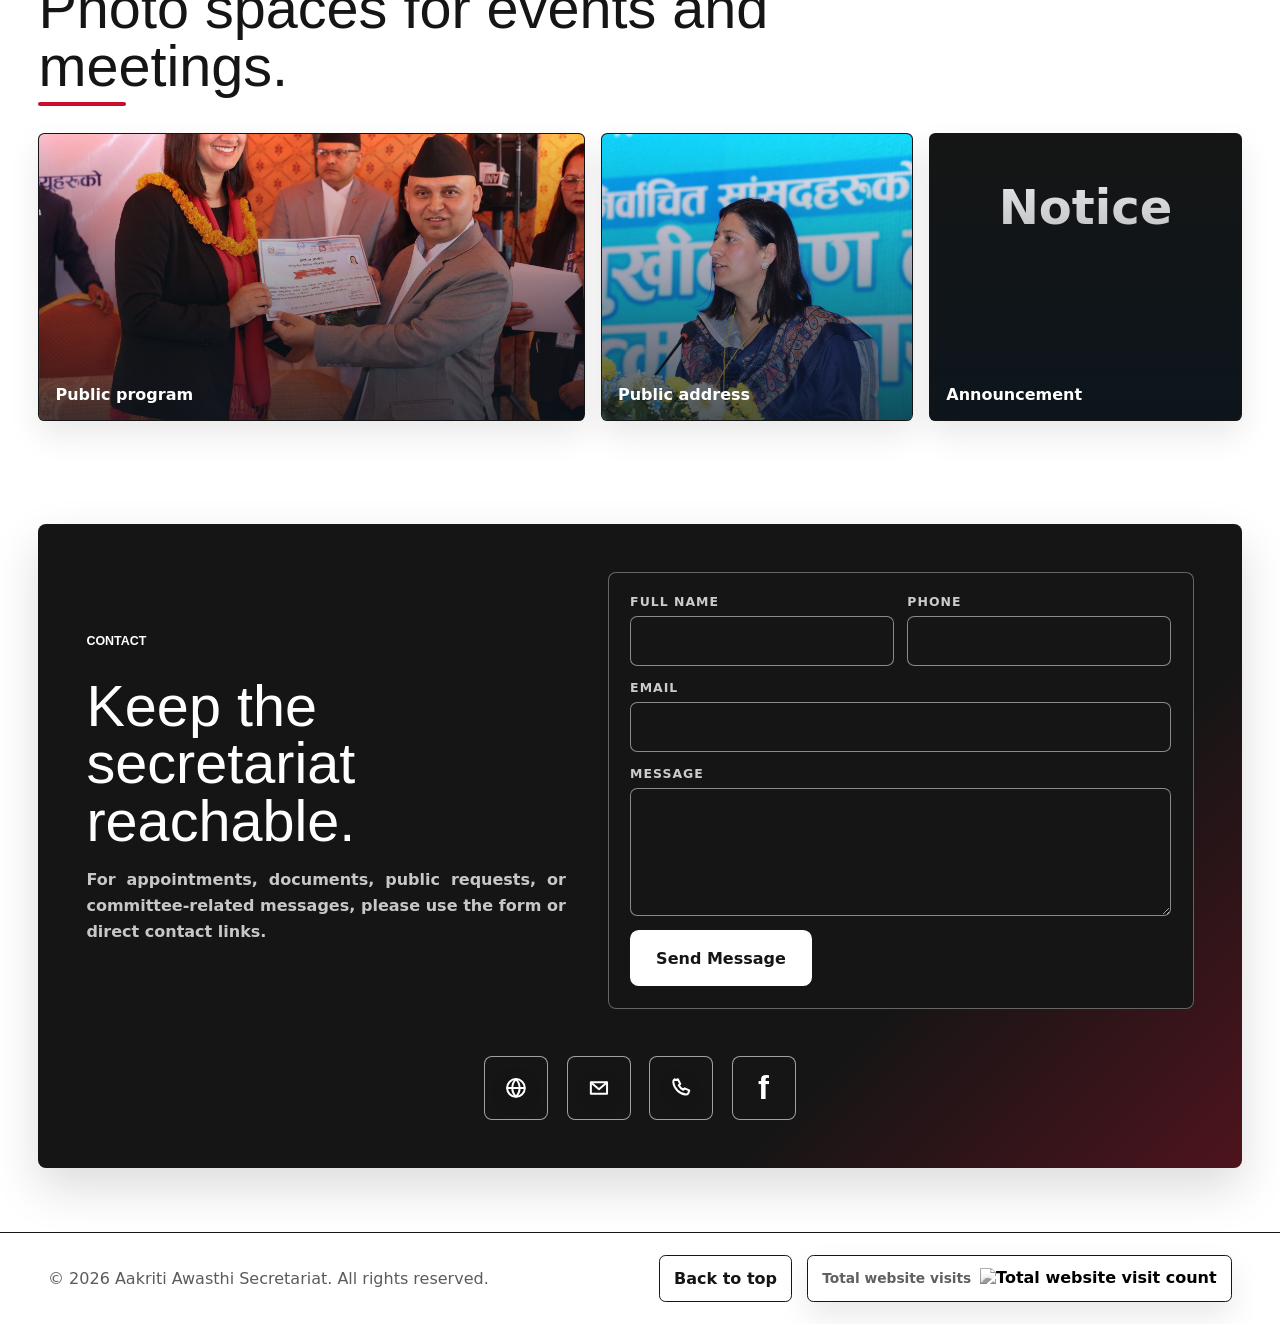
==== commit 95434065: "Reduce Nepal flag size" ====
--- a/index.html
+++ b/index.html
@@ -11,7 +11,7 @@
     <link rel="icon" type="image/png" sizes="32x32" href="assets/favicon-32.png" />
     <link rel="icon" type="image/png" sizes="512x512" href="assets/favicon.png" />
     <link rel="apple-touch-icon" href="assets/apple-touch-icon.png" />
-    <link rel="stylesheet" href="styles.css?v=20260827-9" />
+    <link rel="stylesheet" href="styles.css?v=20260827-10" />
   </head>
   <body>
     <header class="site-header" data-header>
--- a/styles.css
+++ b/styles.css
@@ -518,7 +518,7 @@
   z-index: 2;
   display: grid;
   align-items: start;
-  width: clamp(5.3rem, 8vw, 7.7rem);
+  width: clamp(4rem, 6vw, 5.8rem);
   opacity: 0.9;
   filter: drop-shadow(0 10px 18px rgba(0, 0, 0, 0.22));
   pointer-events: none;
@@ -2349,7 +2349,7 @@
   .hero-nepal-flag {
     top: 6.75rem;
     right: 1.05rem;
-    width: 4.1rem;
+    width: 3.2rem;
     opacity: 0.78;
   }
 
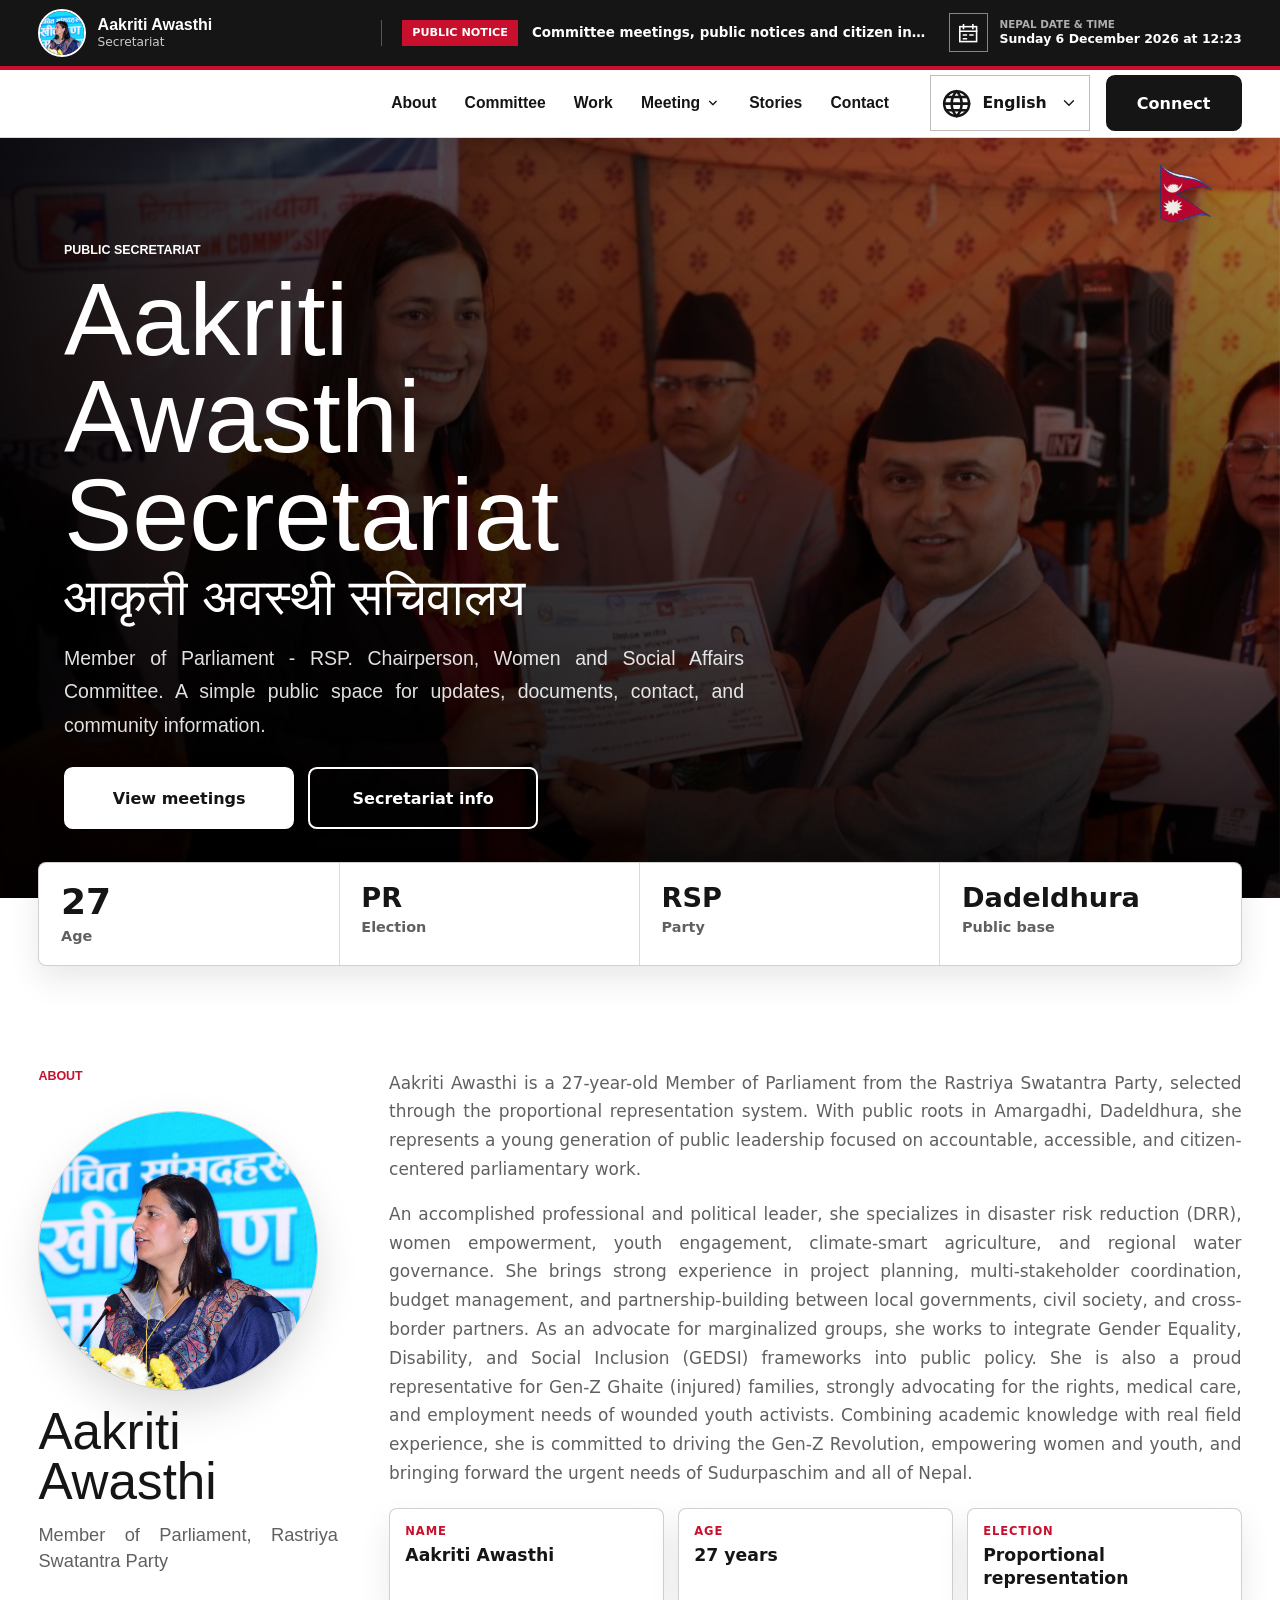
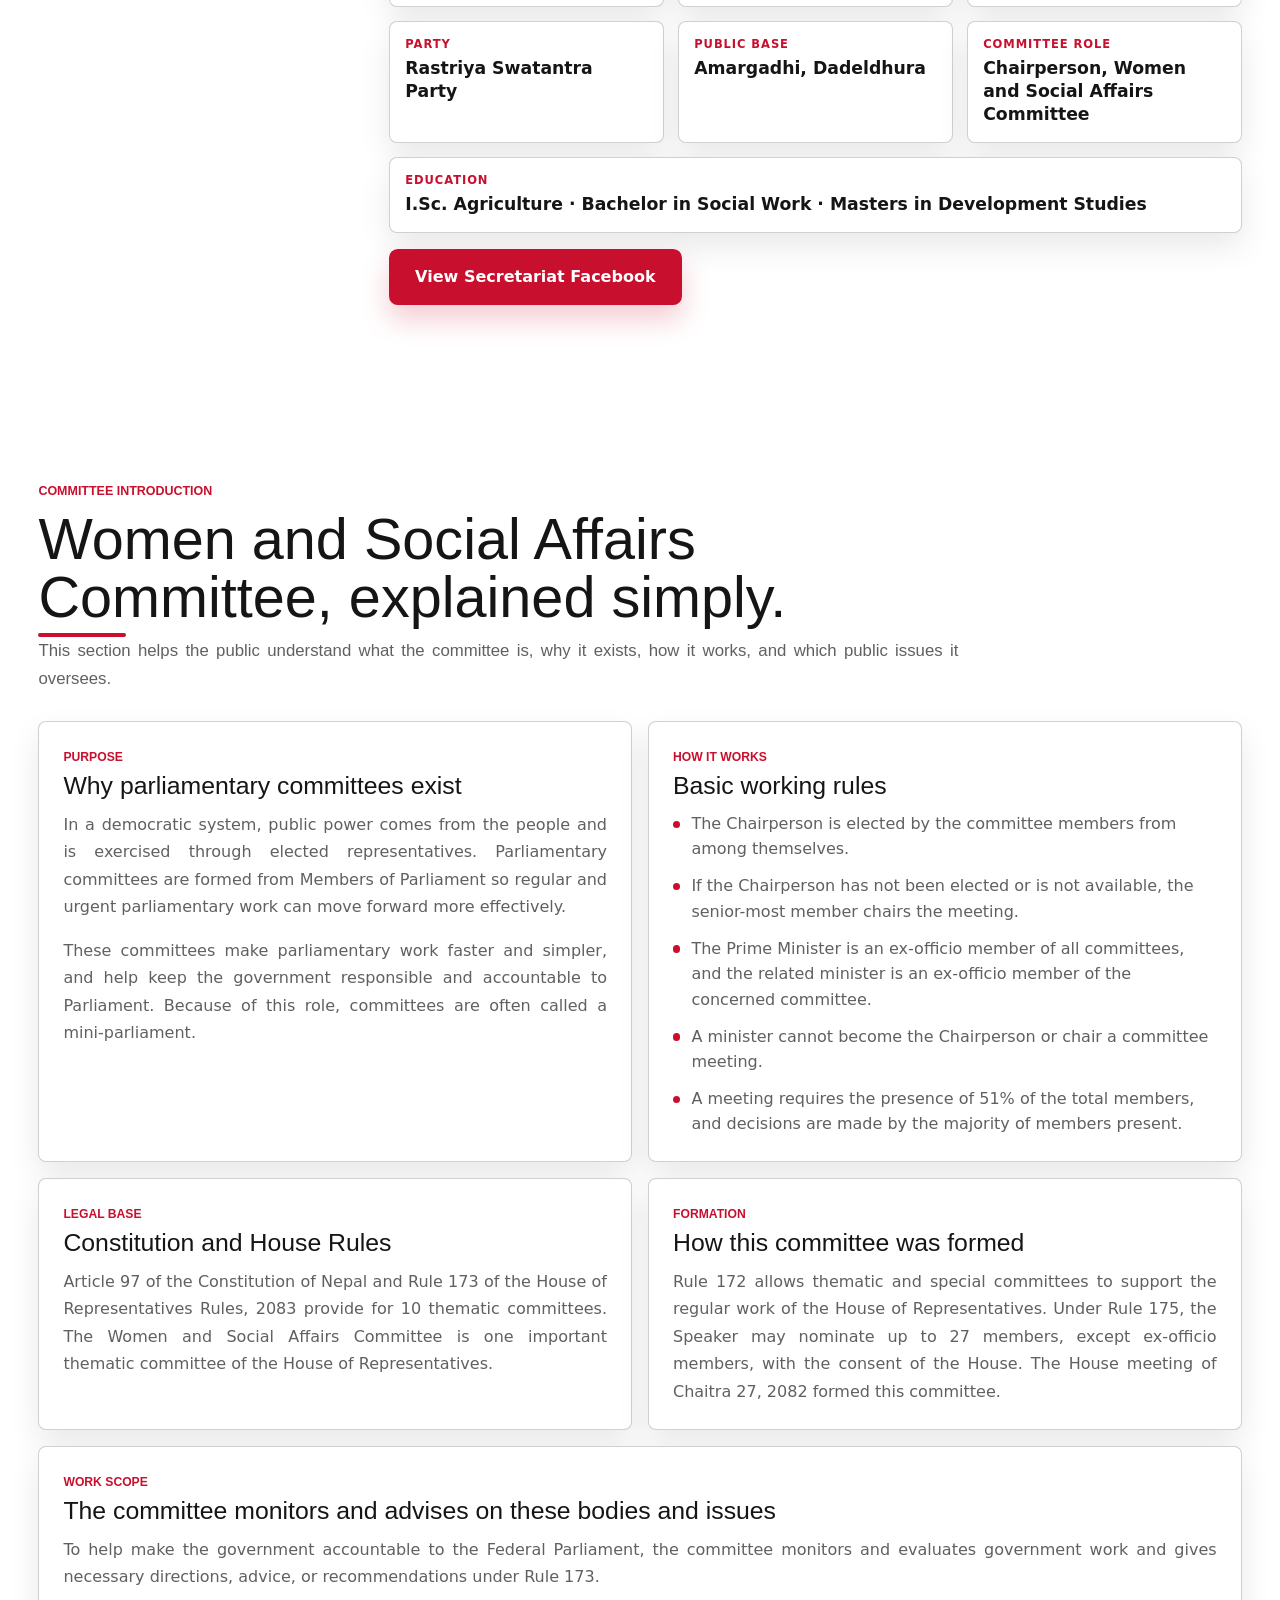
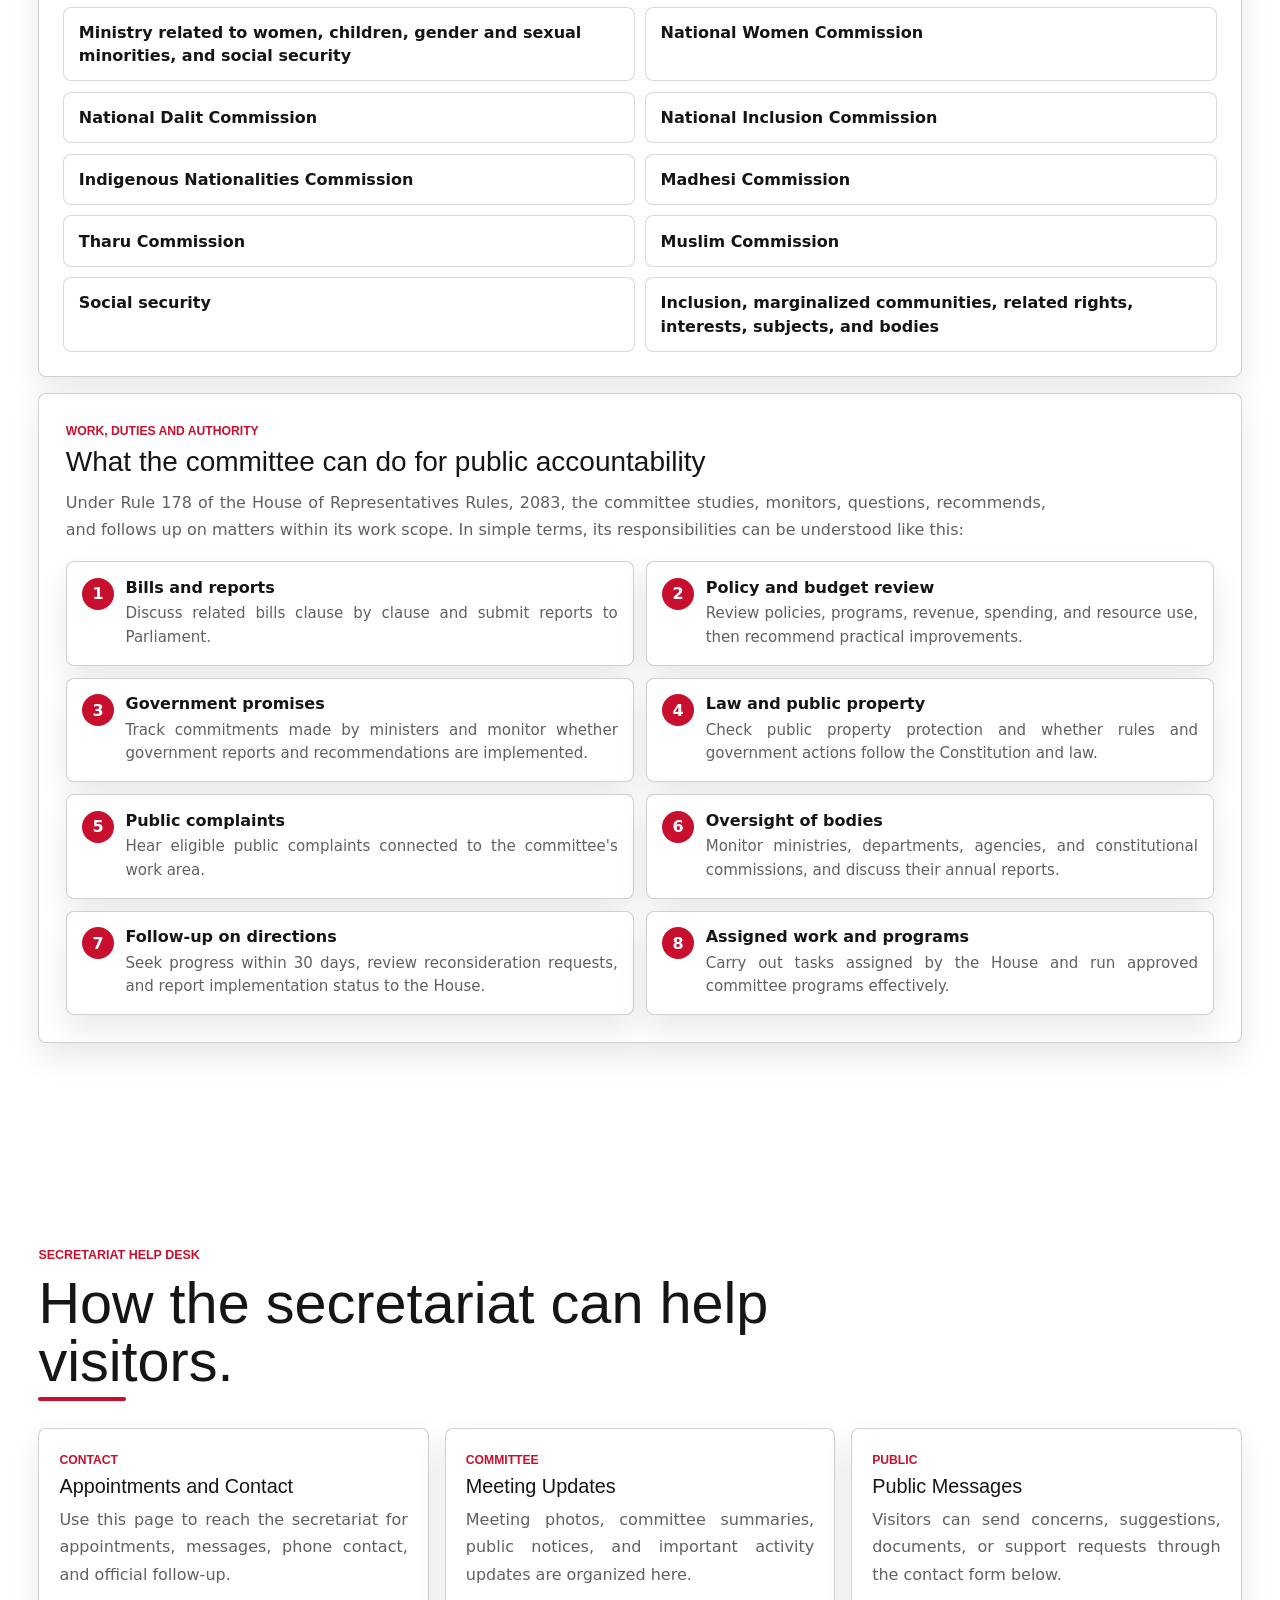
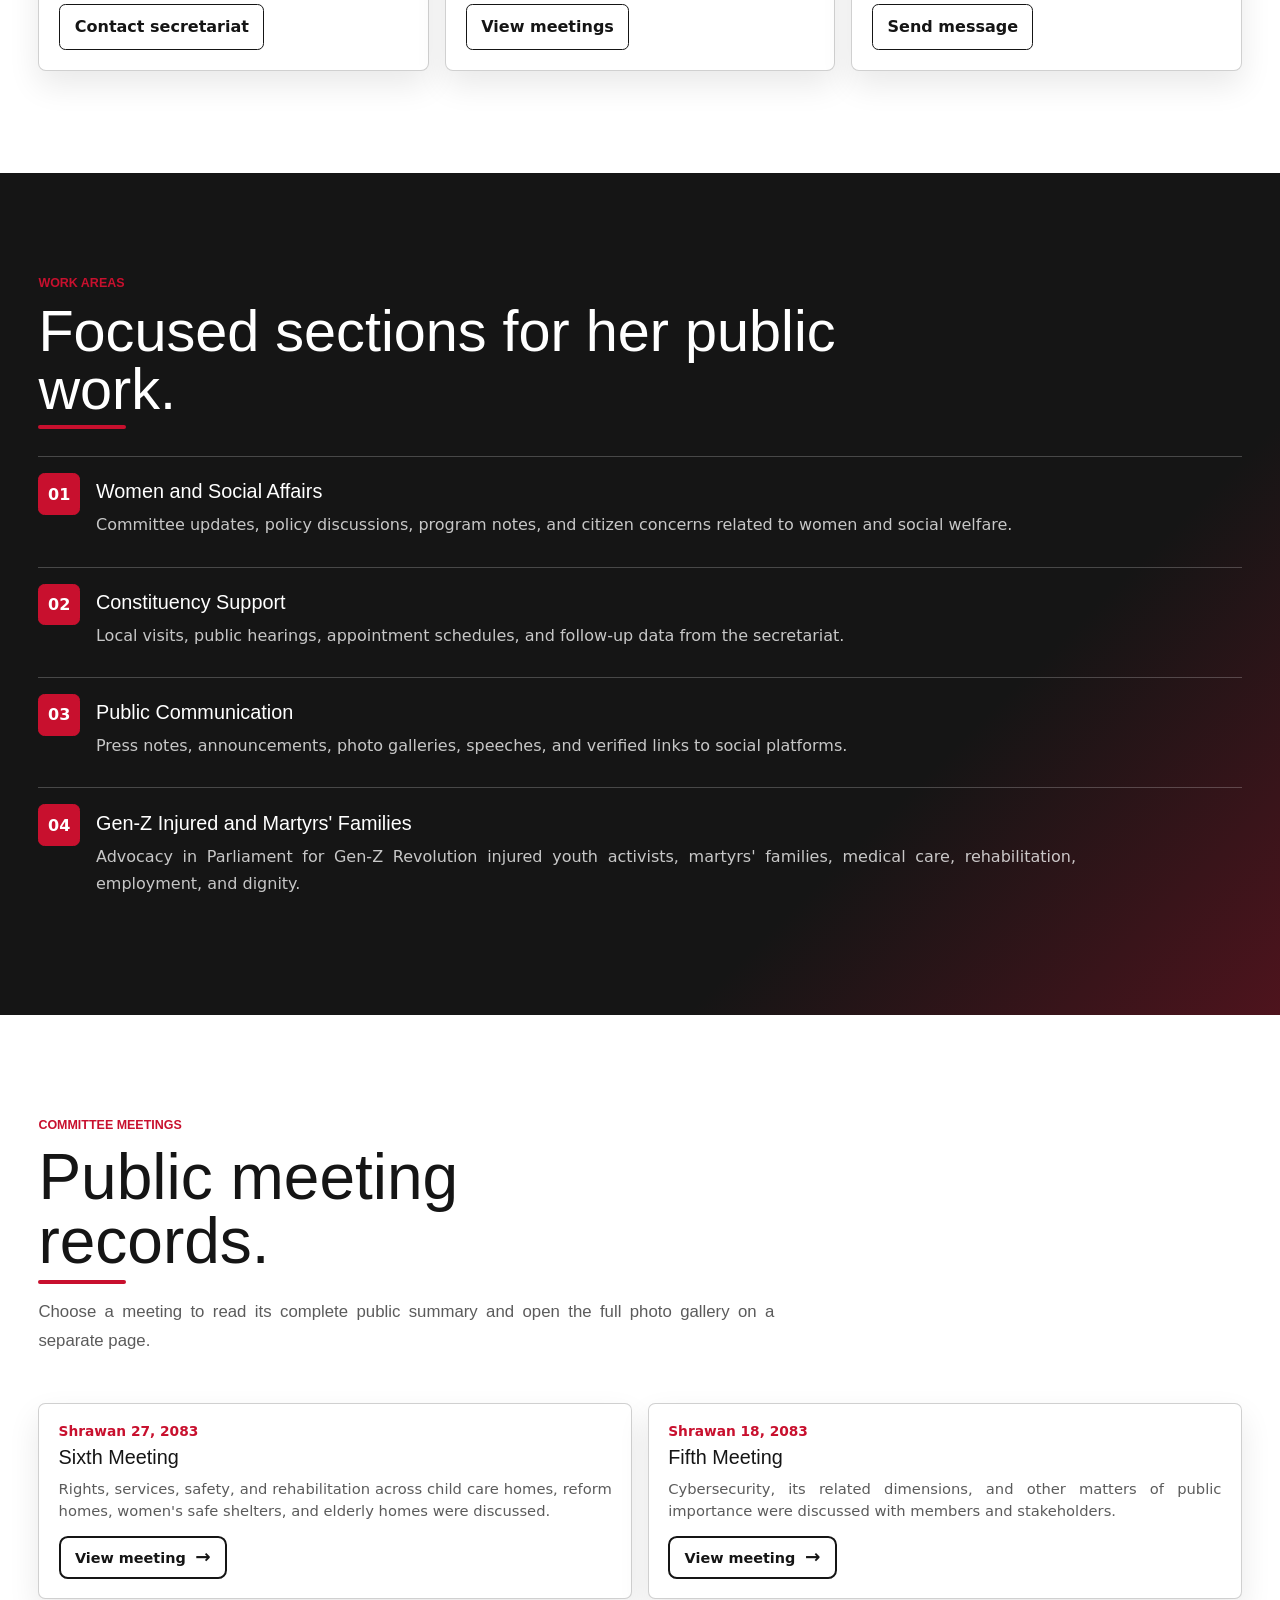
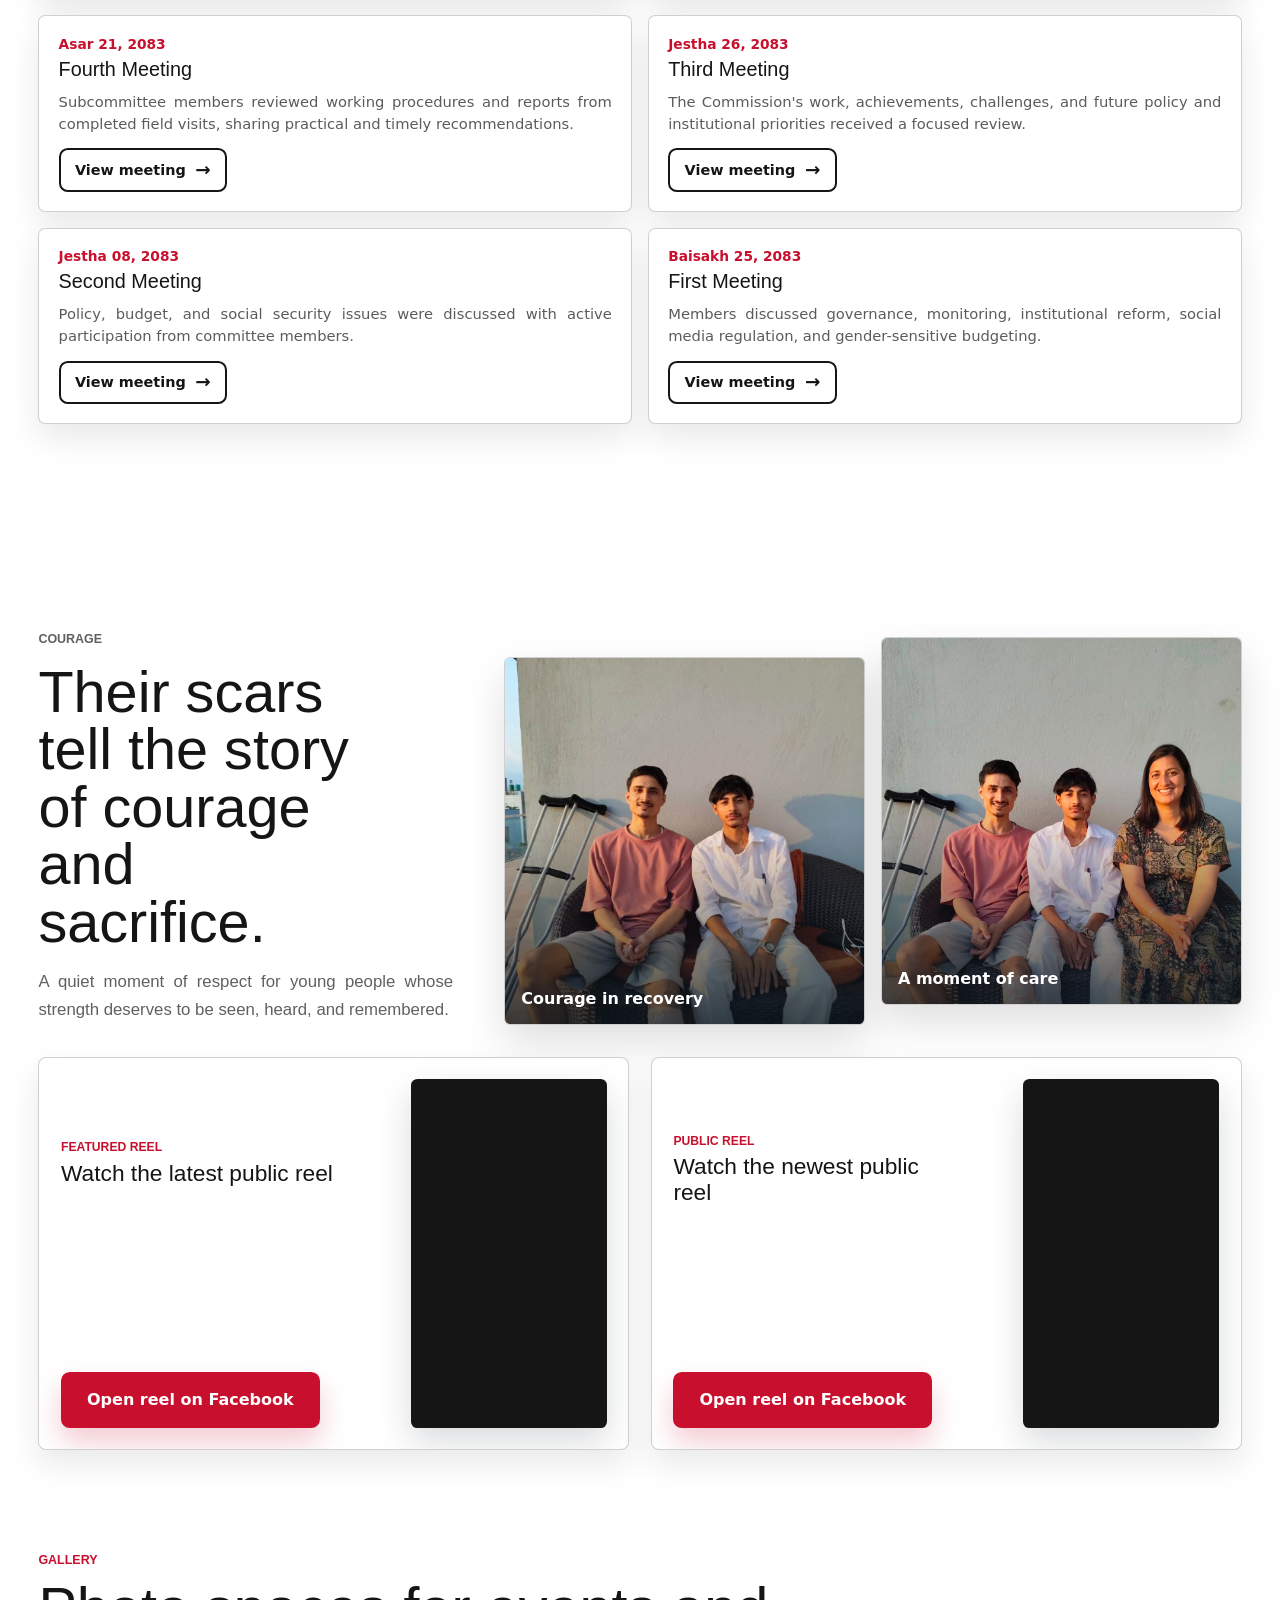
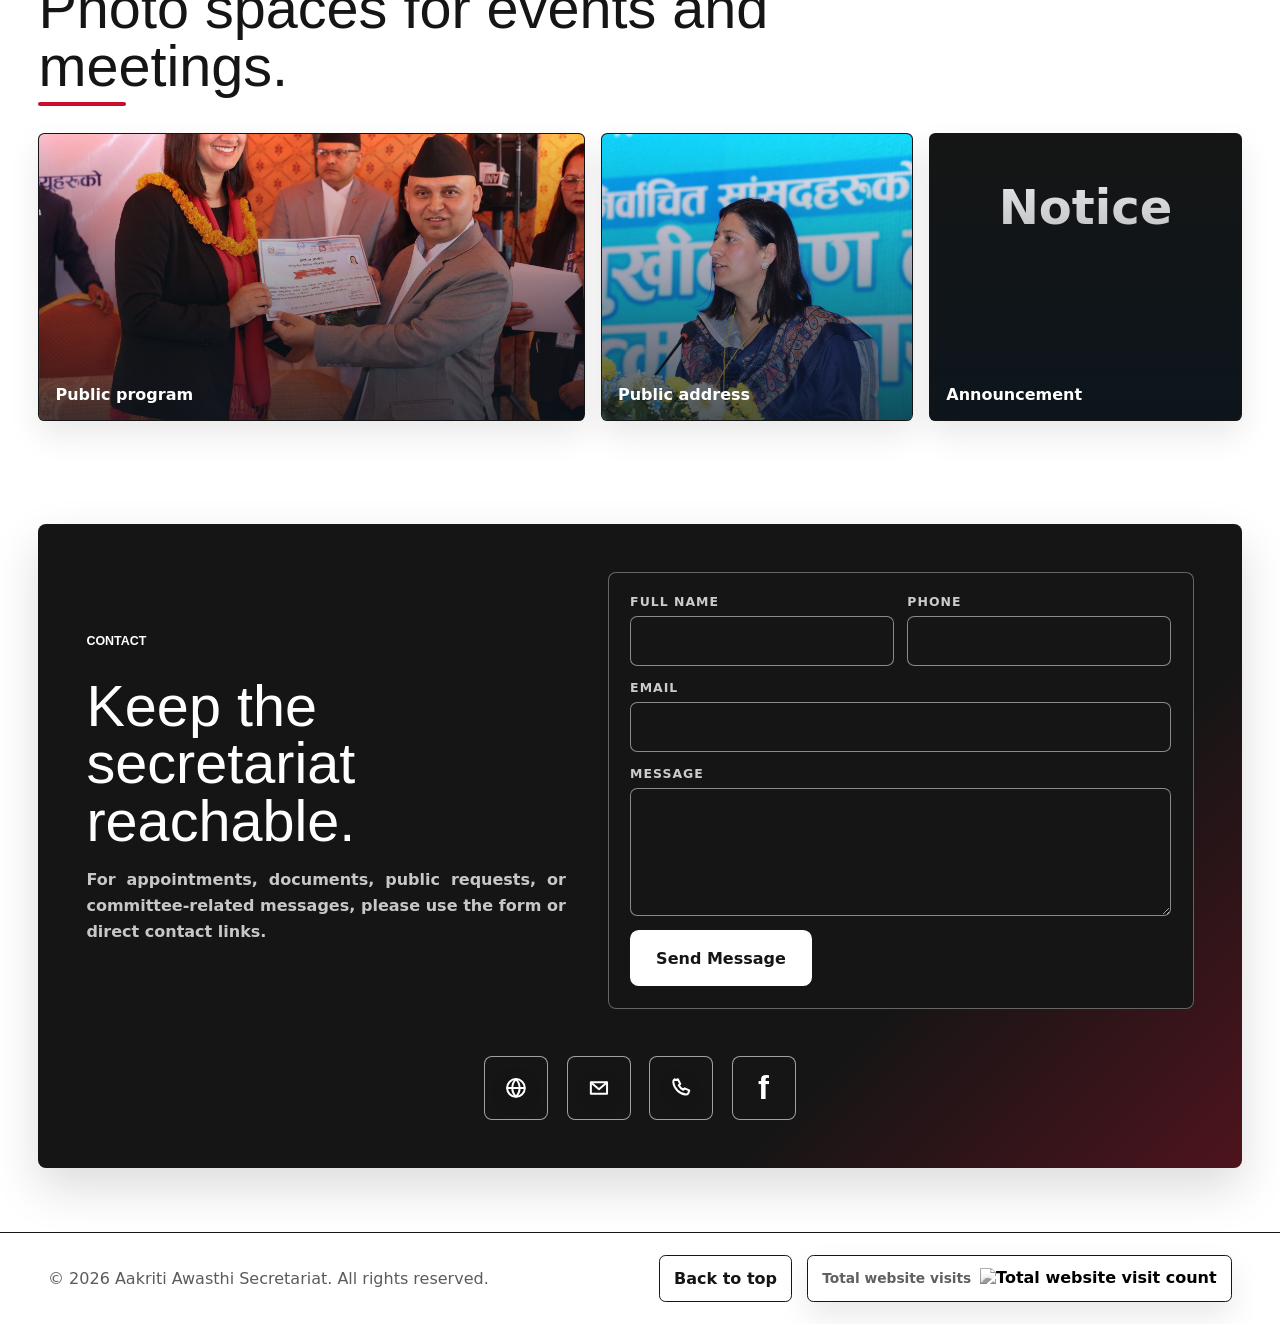
==== commit 524497f4: "Shrink Nepal flag and clean its edge" ====
--- a/index.html
+++ b/index.html
@@ -11,7 +11,7 @@
     <link rel="icon" type="image/png" sizes="32x32" href="assets/favicon-32.png" />
     <link rel="icon" type="image/png" sizes="512x512" href="assets/favicon.png" />
     <link rel="apple-touch-icon" href="assets/apple-touch-icon.png" />
-    <link rel="stylesheet" href="styles.css?v=20260827-10" />
+    <link rel="stylesheet" href="styles.css?v=20260828-1" />
   </head>
   <body>
     <header class="site-header" data-header>
@@ -221,10 +221,12 @@
         <div class="hero-nepal-flag" aria-label="Animated Nepal flag" role="img">
           <svg class="nepal-flag-svg" viewBox="140 30 350 380" aria-hidden="true" focusable="false">
             <defs>
+              <path
+                id="nepal-flag-silhouette"
+                d="M156 47 C212 104 275 104 332 117 C389 130 431 162 465 200 C411 170 356 179 256 223 C325 265 392 316 459 361 C400 341 352 359 303 379 C251 400 200 399 156 373 Z"
+              />
               <clipPath id="nepal-flag-shape" clipPathUnits="userSpaceOnUse">
-                <path
-                  d="M153 43 C210 104 274 101 332 115 C391 128 435 162 470 205 C415 167 357 176 251 222 C324 264 395 319 464 366 C401 342 352 360 303 381 C250 404 197 402 153 375 Z"
-                />
+                <use href="#nepal-flag-silhouette" />
               </clipPath>
             </defs>
             <image
@@ -237,6 +239,7 @@
               preserveAspectRatio="none"
               clip-path="url(#nepal-flag-shape)"
             />
+            <use class="nepal-flag-edge" href="#nepal-flag-silhouette" />
           </svg>
         </div>
         <div class="hero-content">
--- a/styles.css
+++ b/styles.css
@@ -518,7 +518,7 @@
   z-index: 2;
   display: grid;
   align-items: start;
-  width: clamp(4rem, 6vw, 5.8rem);
+  width: clamp(3rem, 4.5vw, 4.5rem);
   opacity: 0.9;
   filter: drop-shadow(0 10px 18px rgba(0, 0, 0, 0.22));
   pointer-events: none;
@@ -531,6 +531,14 @@
   transform-origin: 9% 50%;
   animation: nepal-flag-wave 3.8s ease-in-out infinite;
   will-change: transform;
+}
+
+.nepal-flag-edge {
+  fill: none;
+  stroke: #003893;
+  stroke-width: 4;
+  stroke-linejoin: round;
+  pointer-events: none;
 }
 
 @keyframes nepal-flag-wave {
@@ -2349,7 +2357,7 @@
   .hero-nepal-flag {
     top: 6.75rem;
     right: 1.05rem;
-    width: 3.2rem;
+    width: 2.5rem;
     opacity: 0.78;
   }
 
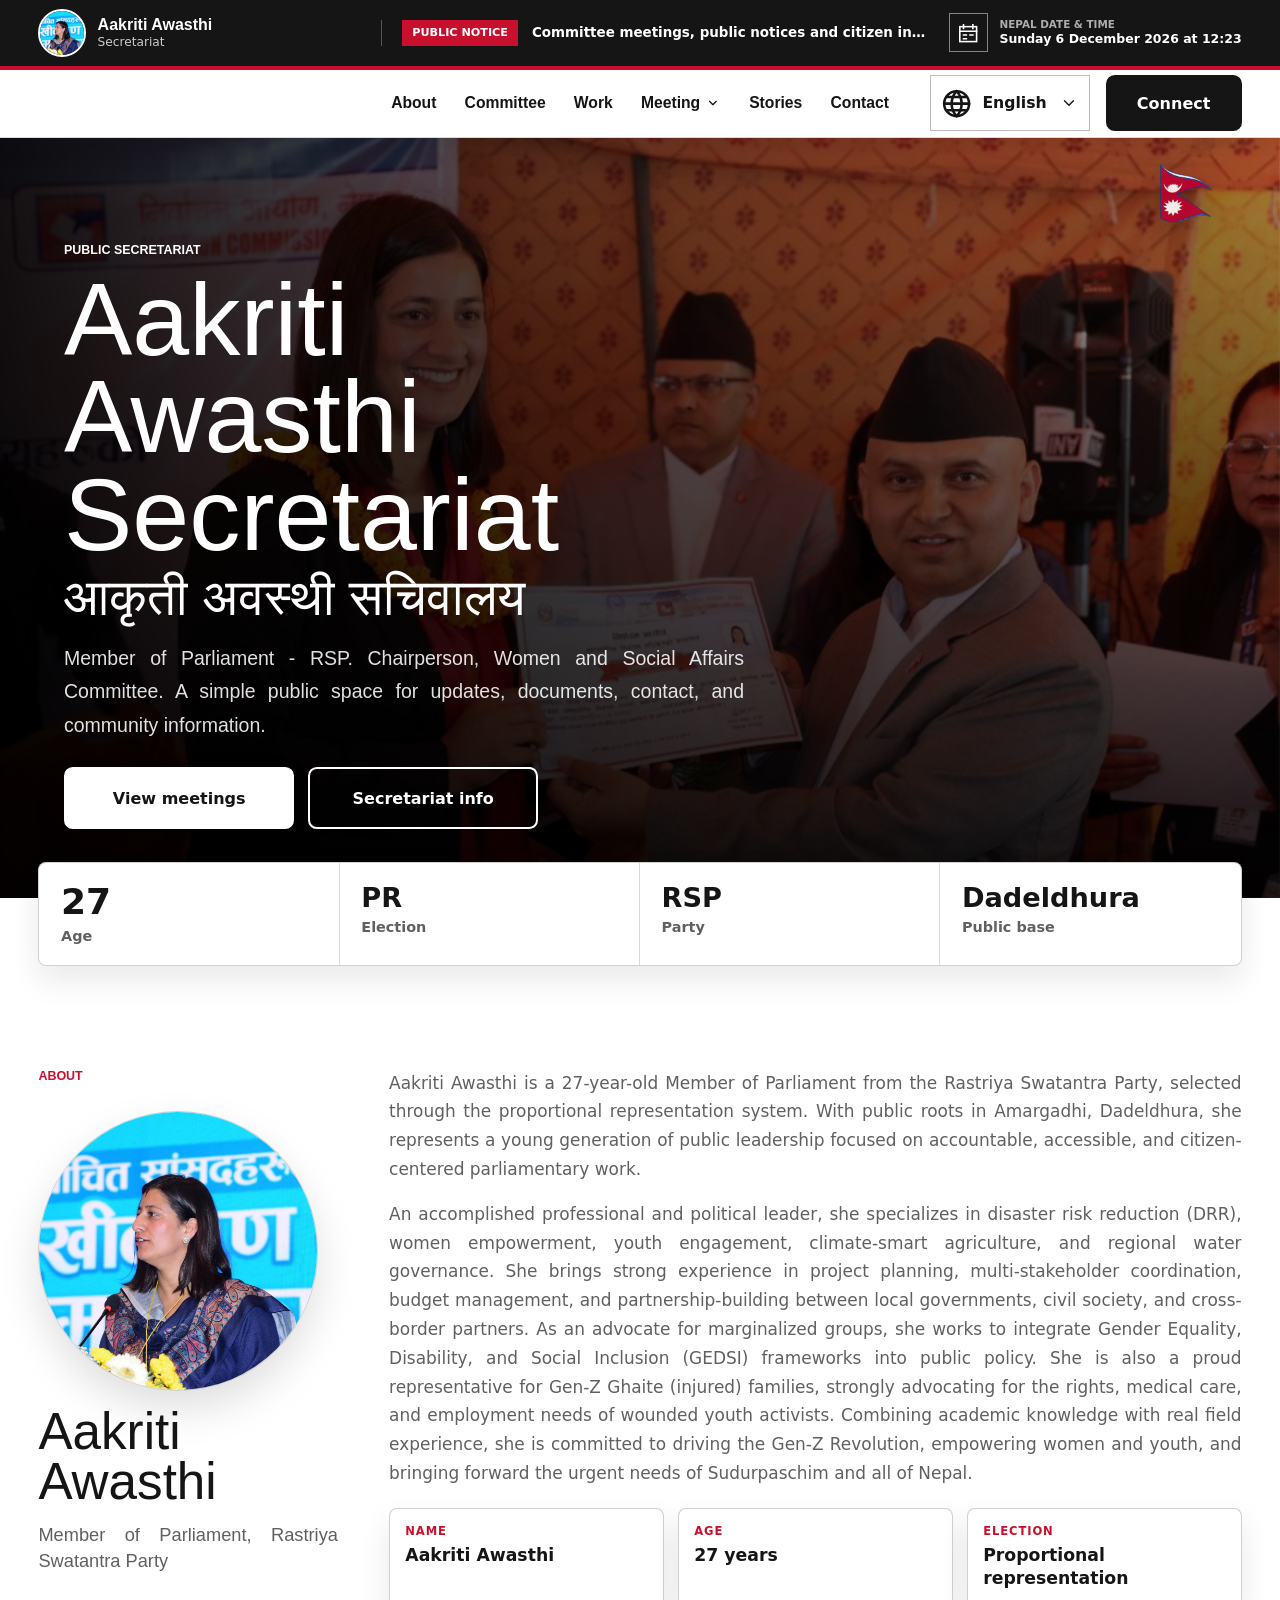
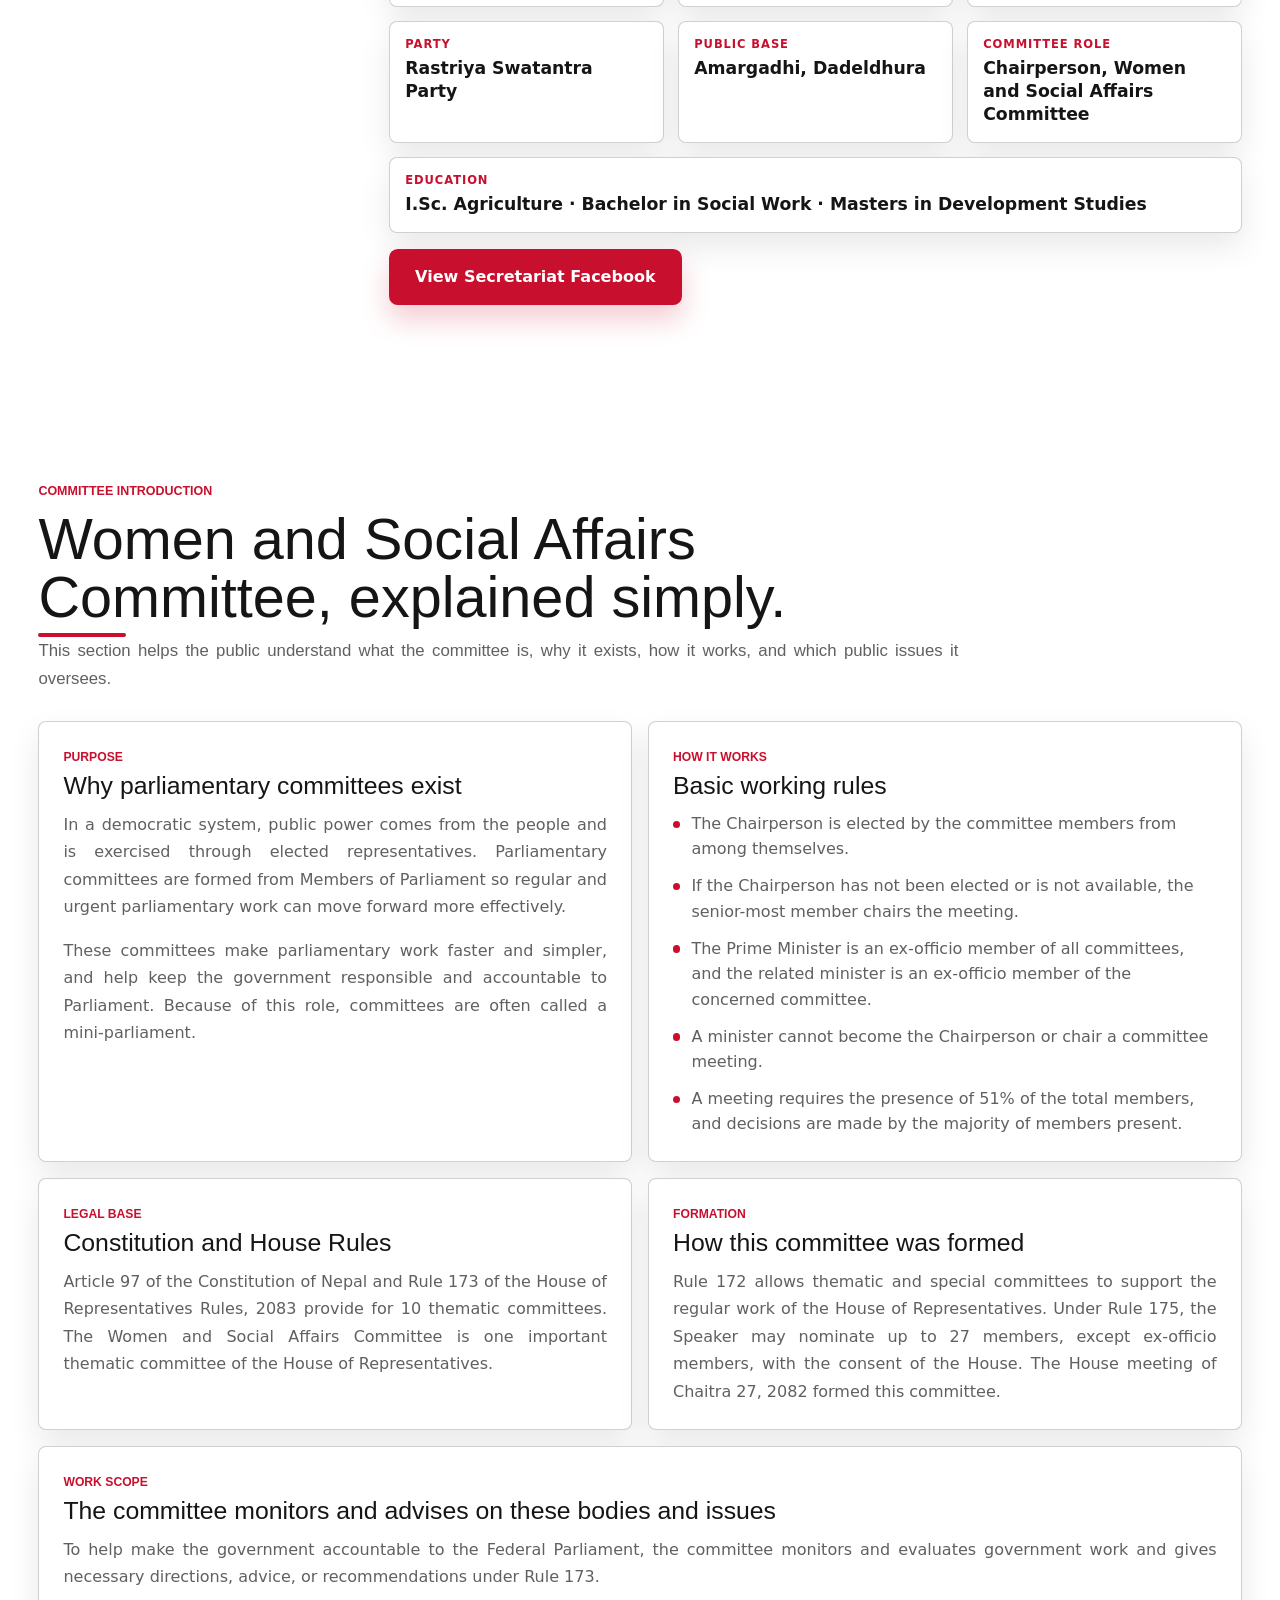
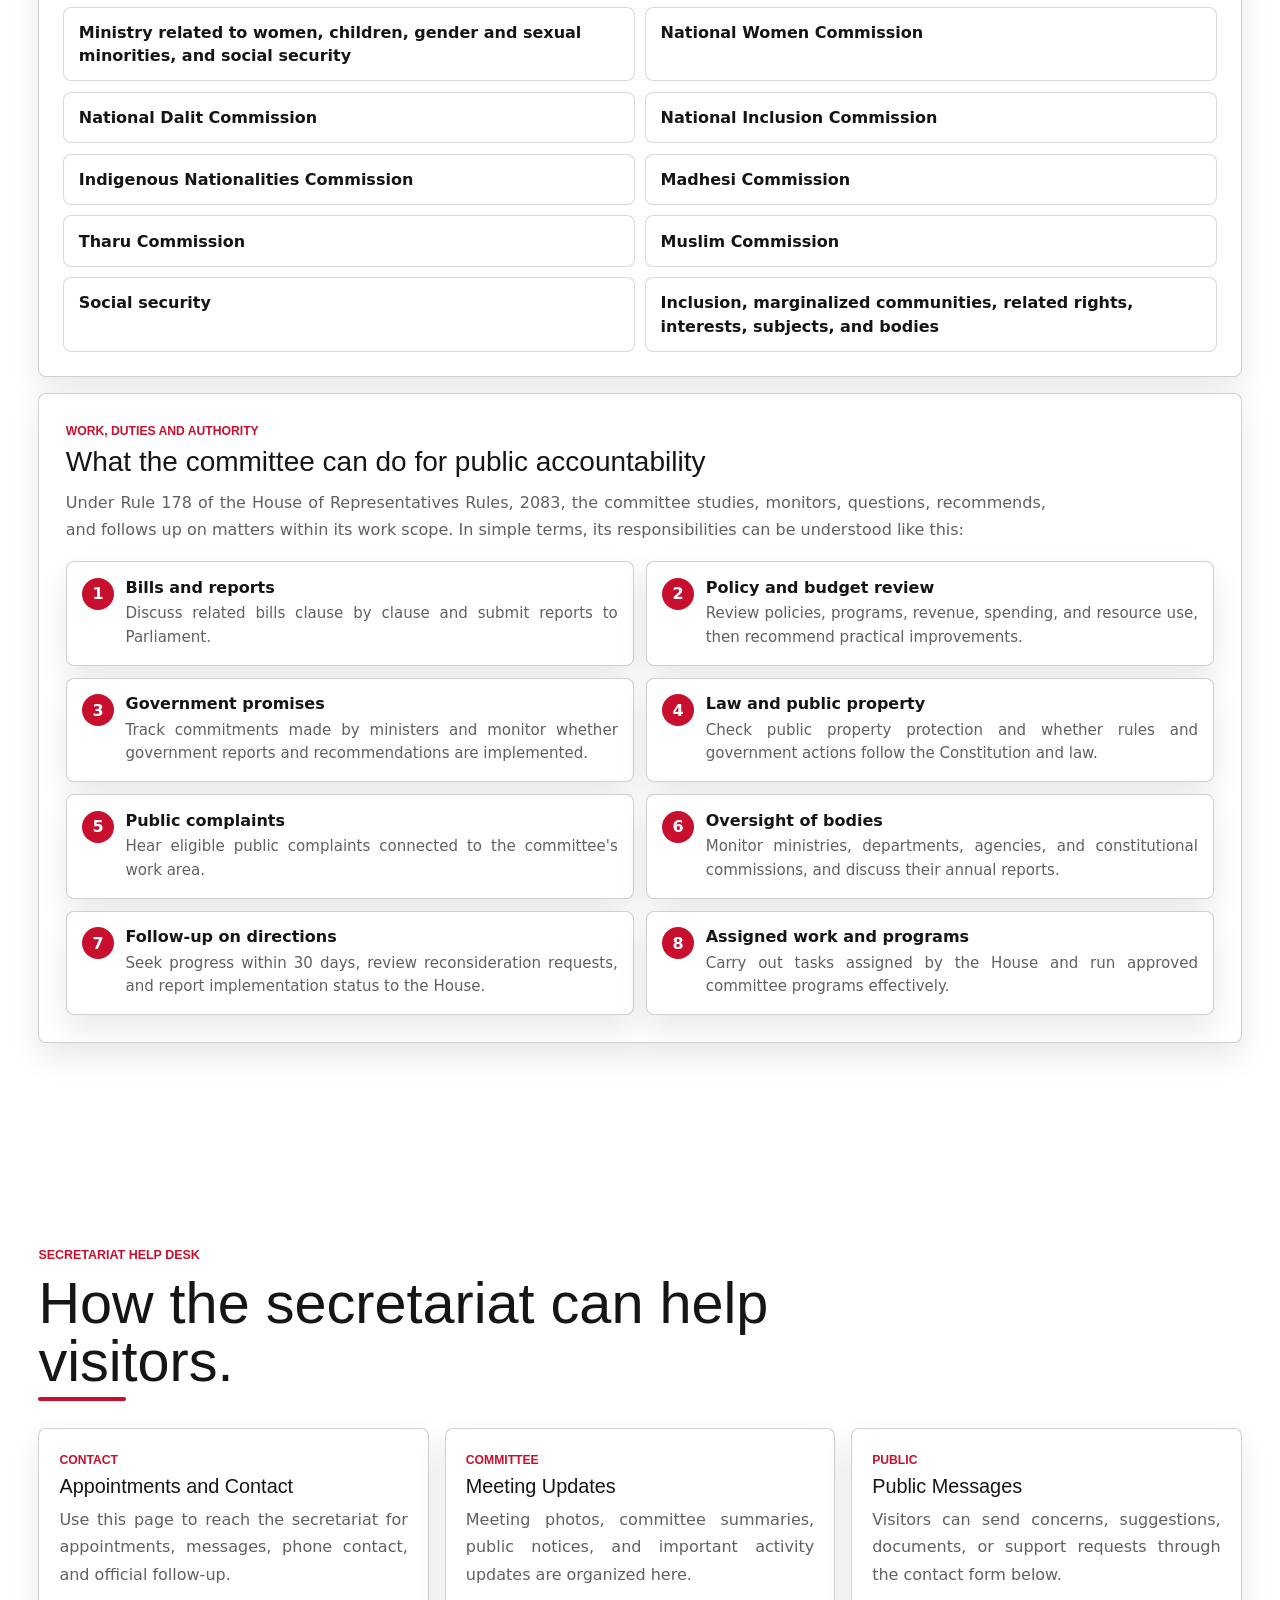
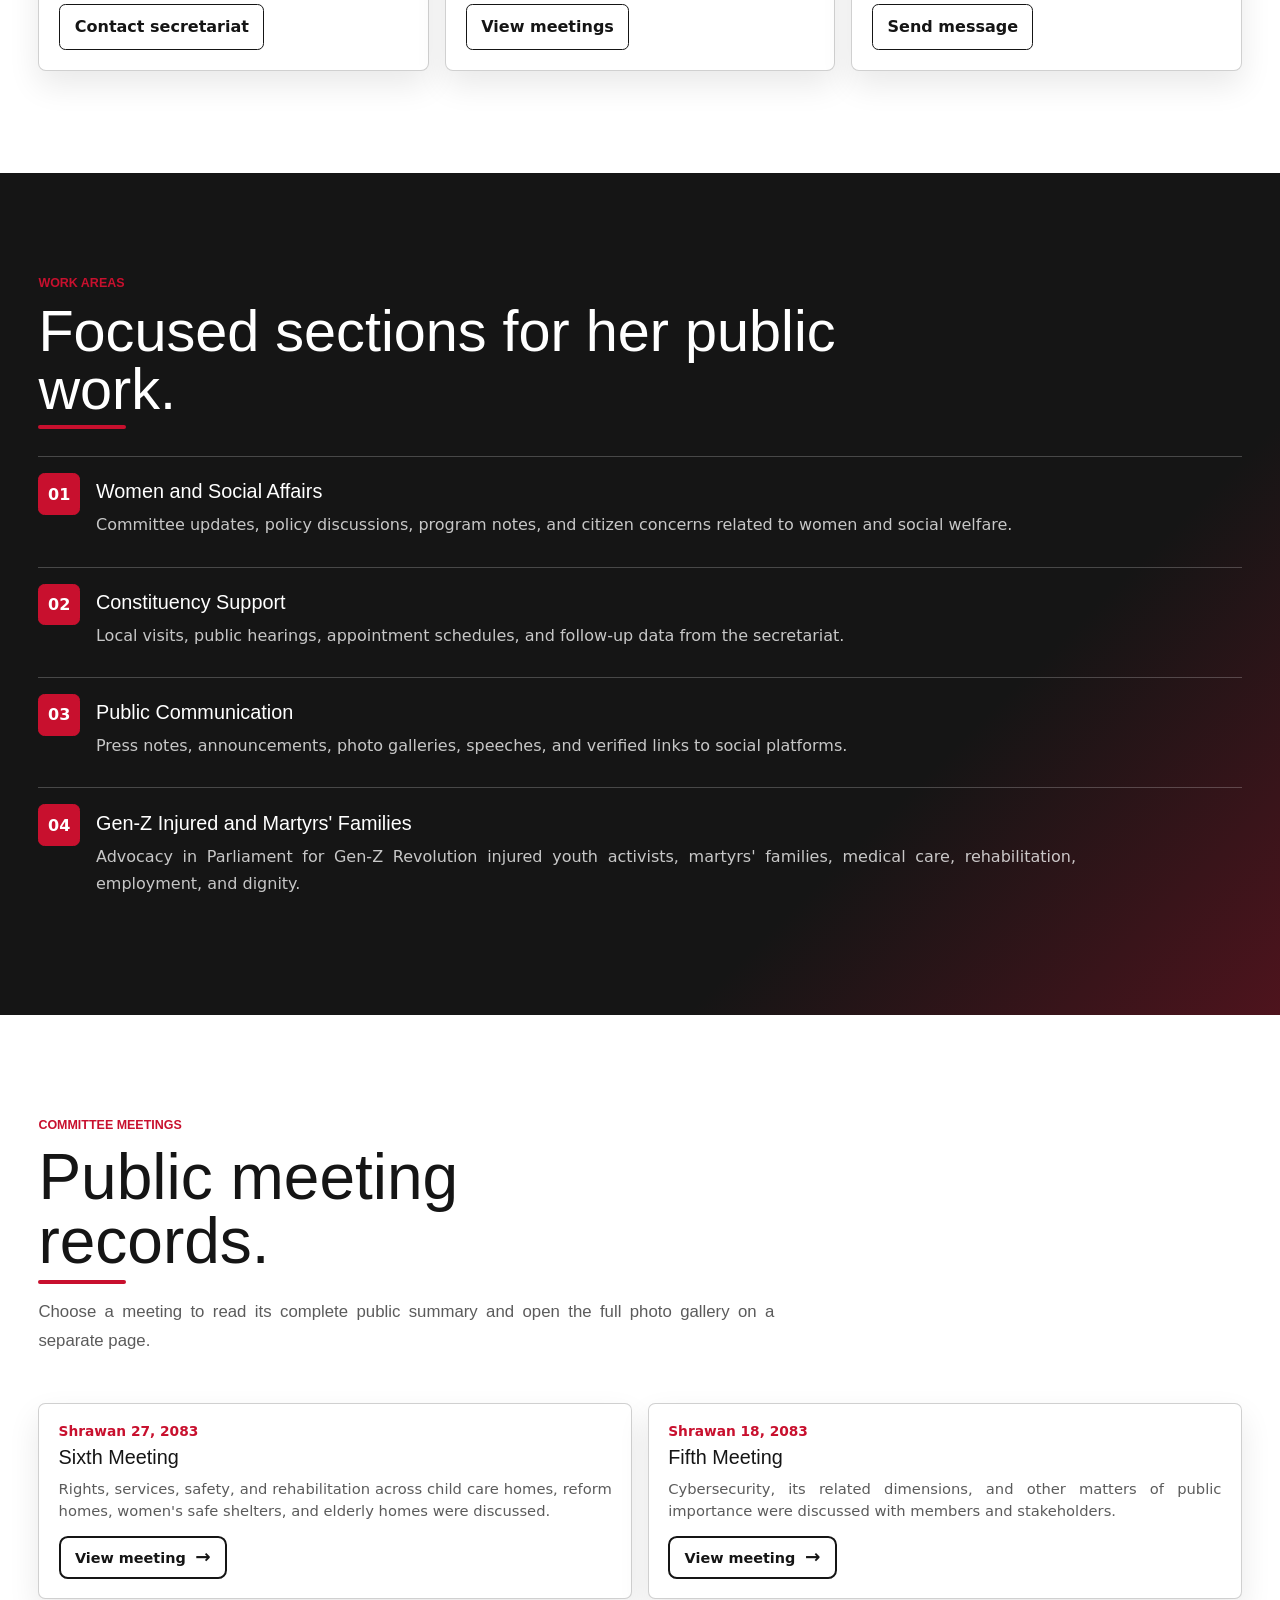
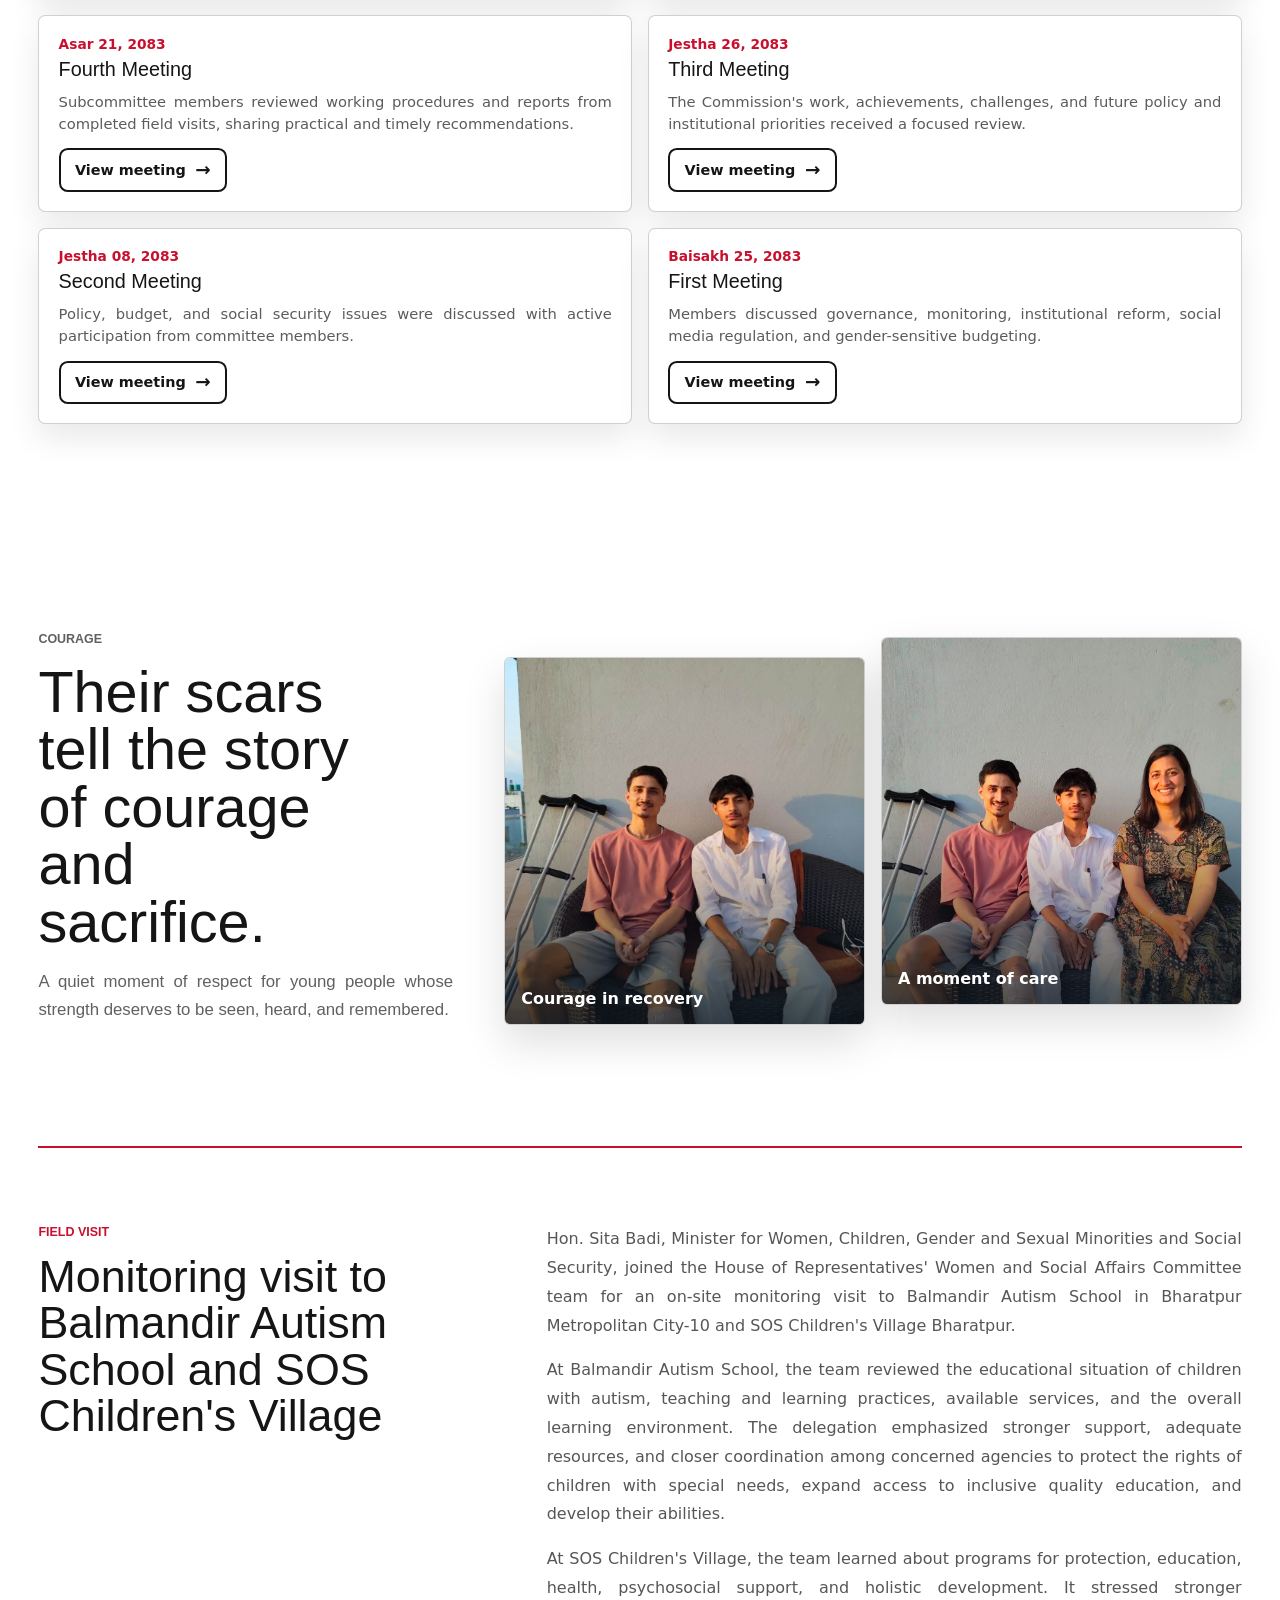
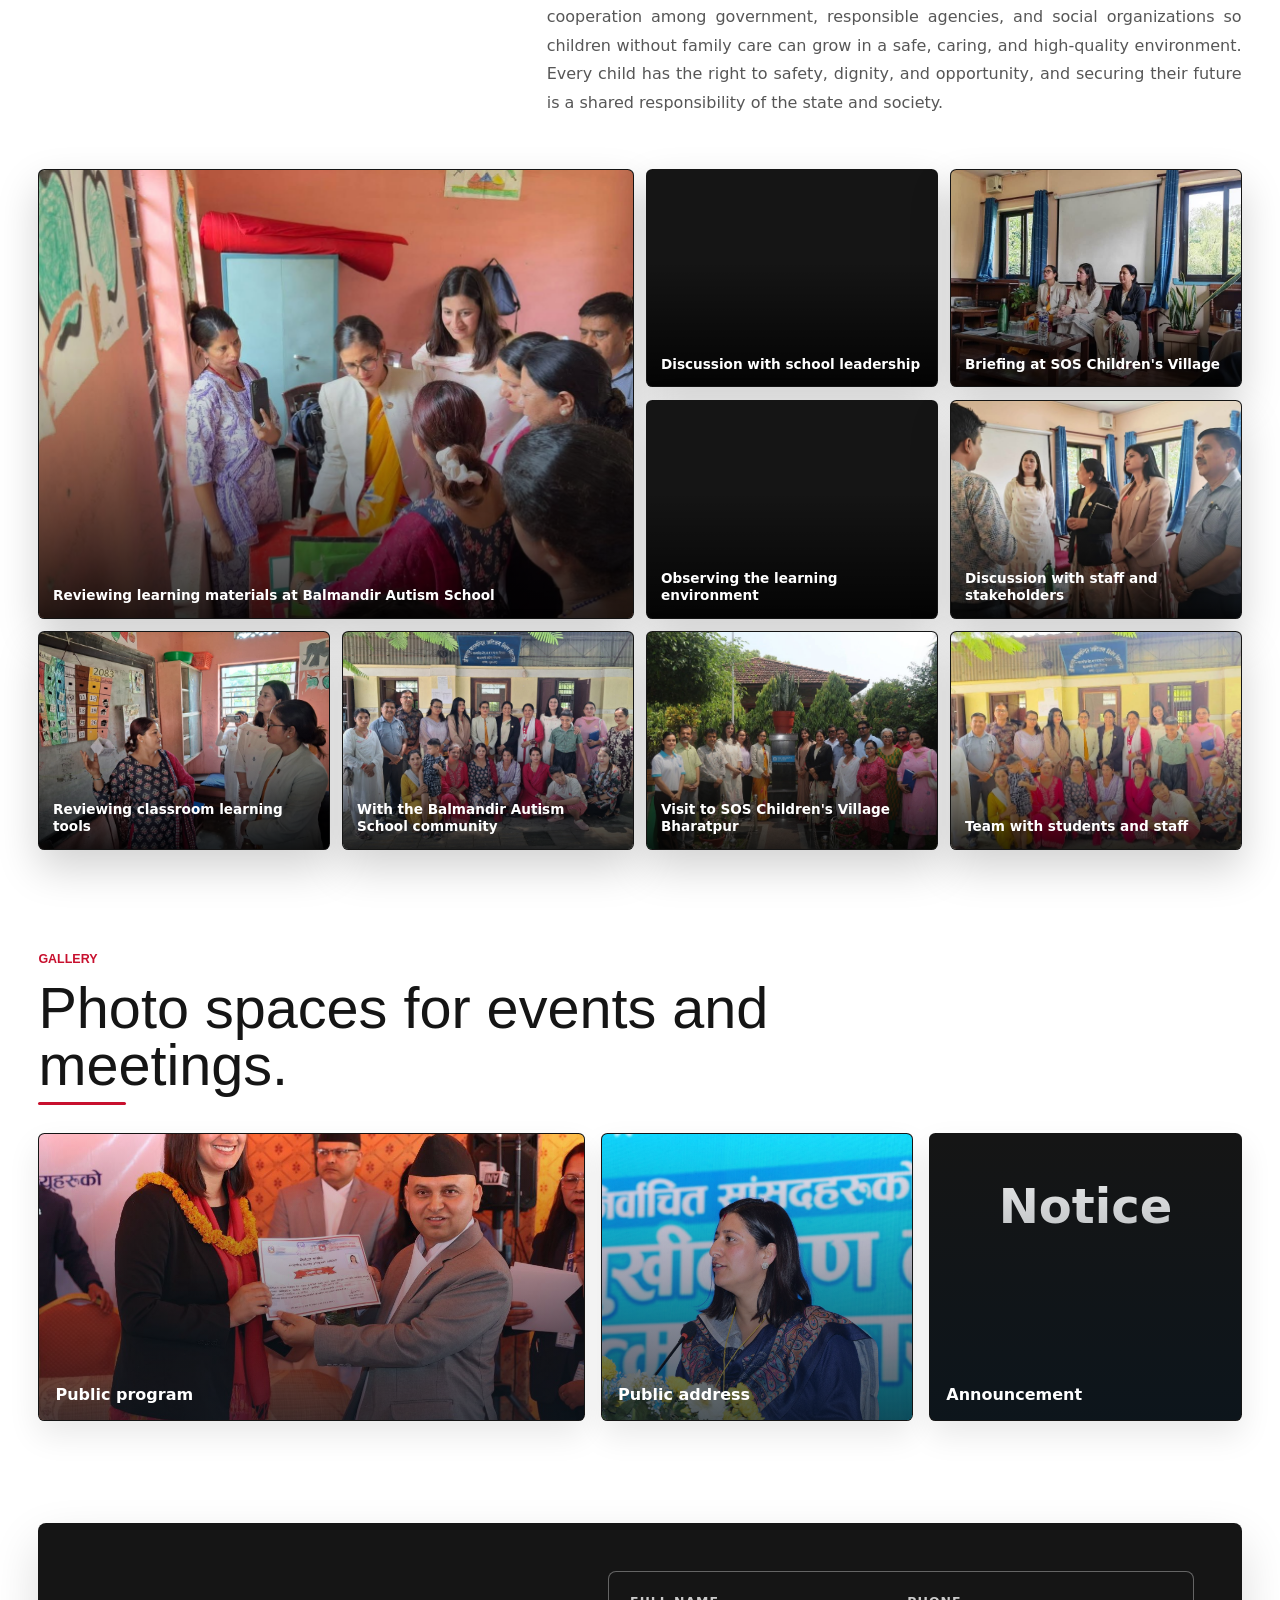
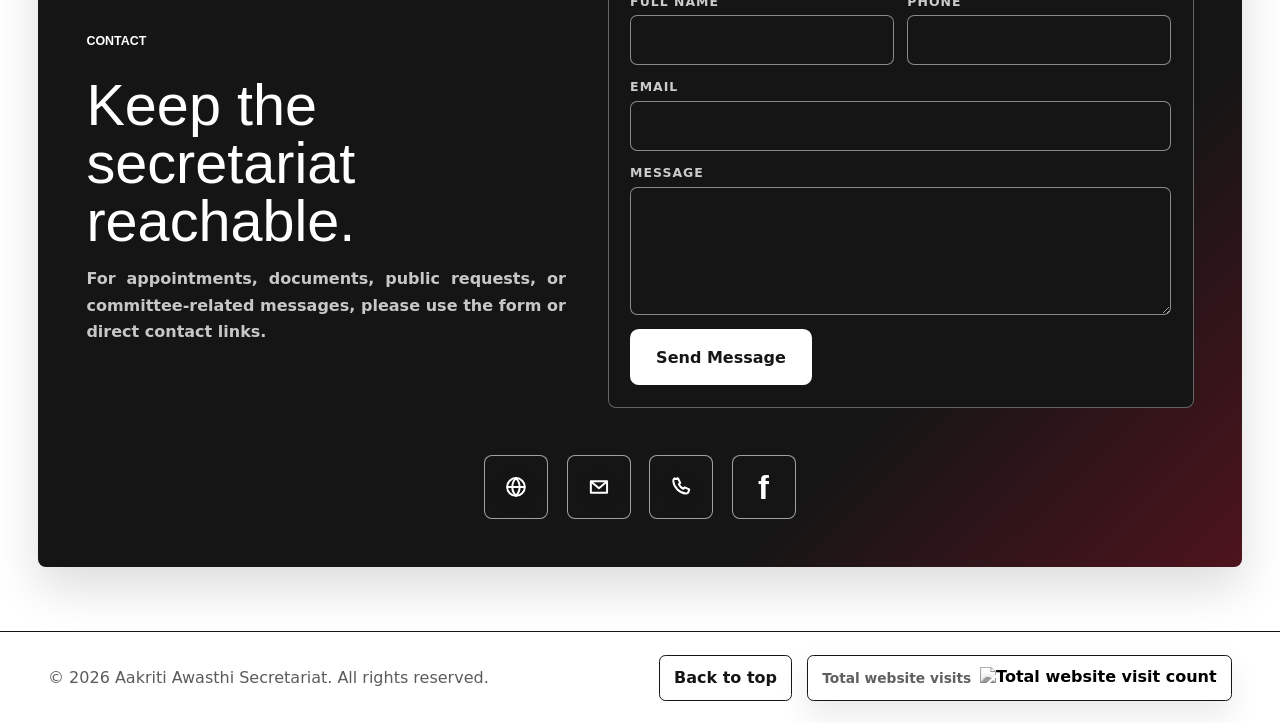
==== commit 46943f7b: "Add Bharatpur field visit story" ====
--- a/index.html
+++ b/index.html
@@ -11,7 +11,7 @@
     <link rel="icon" type="image/png" sizes="32x32" href="assets/favicon-32.png" />
     <link rel="icon" type="image/png" sizes="512x512" href="assets/favicon.png" />
     <link rel="apple-touch-icon" href="assets/apple-touch-icon.png" />
-    <link rel="stylesheet" href="styles.css?v=20260828-1" />
+    <link rel="stylesheet" href="styles.css?v=20260828-2" />
   </head>
   <body>
     <header class="site-header" data-header>
@@ -758,48 +758,79 @@
           </div>
         </div>
 
-        <div class="story-reels" aria-label="Facebook public reels">
-          <article class="reel-card reveal">
-            <div class="reel-card-copy">
-              <span class="card-kicker" data-en="Featured Reel" data-ne="विशेष रिल">Featured Reel</span>
-              <h3 data-en="Watch the latest public reel" data-ne="नयाँ सार्वजनिक रिल हेर्नुहोस्">Watch the latest public reel</h3>
-            </div>
-            <div class="reel-frame">
-              <iframe
-                title="Aakriti Awasthi public Facebook reel"
-                src="https://www.facebook.com/plugins/video.php?height=640&href=https%3A%2F%2Fwww.facebook.com%2Freel%2F1613788039717247&show_text=false&width=360&t=0"
-                width="360"
-                height="640"
-                loading="lazy"
-                scrolling="no"
-                frameborder="0"
-                allowfullscreen
-                allow="autoplay; clipboard-write; encrypted-media; picture-in-picture; web-share"
-              ></iframe>
-            </div>
-            <a class="reel-link" href="https://www.facebook.com/reel/1613788039717247" target="_blank" rel="noopener" data-en="Open reel on Facebook" data-ne="फेसबुकमा रिल खोल्नुहोस्">Open reel on Facebook</a>
-          </article>
-          <article class="reel-card reveal">
-            <div class="reel-card-copy">
-              <span class="card-kicker" data-en="Public Reel" data-ne="सार्वजनिक रिल">Public Reel</span>
-              <h3 data-en="Watch the newest public reel" data-ne="नयाँ सार्वजनिक रिल हेर्नुहोस्">Watch the newest public reel</h3>
-            </div>
-            <div class="reel-frame">
-              <iframe
-                title="Aakriti Awasthi public Facebook reel"
-                src="https://www.facebook.com/plugins/video.php?height=640&href=https%3A%2F%2Fwww.facebook.com%2Freel%2F2127481178170029&show_text=false&width=360&t=0"
-                width="360"
-                height="640"
-                loading="lazy"
-                scrolling="no"
-                frameborder="0"
-                allowfullscreen
-                allow="autoplay; clipboard-write; encrypted-media; picture-in-picture; web-share"
-              ></iframe>
-            </div>
-            <a class="reel-link" href="https://www.facebook.com/reel/2127481178170029" target="_blank" rel="noopener" data-en="Open reel on Facebook" data-ne="फेसबुकमा रिल खोल्नुहोस्">Open reel on Facebook</a>
-          </article>
-        </div>
+        <article class="visit-story reveal" aria-labelledby="visit-story-title">
+          <div class="visit-story-intro">
+            <div class="visit-story-heading reveal">
+              <p class="eyebrow" data-en="Field Visit" data-ne="स्थलगत अनुगमन">Field Visit</p>
+              <h2
+                id="visit-story-title"
+                data-en="Monitoring visit to Balmandir Autism School and SOS Children's Village"
+                data-ne="भरतपुरस्थित बालमन्दिर अटिजम विद्यालय तथा एसओएस बालग्रामको स्थलगत अनुगमन तथा अवलोकन"
+              >
+                Monitoring visit to Balmandir Autism School and SOS Children's Village
+              </h2>
+            </div>
+            <div class="visit-story-copy reveal">
+              <p
+                data-en="Hon. Sita Badi, Minister for Women, Children, Gender and Sexual Minorities and Social Security, joined the House of Representatives' Women and Social Affairs Committee team for an on-site monitoring visit to Balmandir Autism School in Bharatpur Metropolitan City-10 and SOS Children's Village Bharatpur."
+                data-ne="महिला, बालबालिका, लैङ्गिक तथा यौनिक अल्पसङ्ख्यक तथा सामाजिक सुरक्षा मन्त्री माननीय सीता बादीज्यू तथा प्रतिनिधि सभा महिला तथा सामाजिक मामिला समितिको टोलीले भरतपुर महानगरपालिका-१० स्थित बालमन्दिर अटिजम विद्यालय र भरतपुरस्थित एसओएस बालग्रामको स्थलगत अनुगमन तथा अवलोकन गर्नुभयो।"
+              >
+                Hon. Sita Badi, Minister for Women, Children, Gender and Sexual Minorities and Social Security, joined the House of Representatives' Women and Social Affairs Committee team for an on-site monitoring visit to Balmandir Autism School in Bharatpur Metropolitan City-10 and SOS Children's Village Bharatpur.
+              </p>
+              <p
+                data-en="At Balmandir Autism School, the team reviewed the educational situation of children with autism, teaching and learning practices, available services, and the overall learning environment. The delegation emphasized stronger support, adequate resources, and closer coordination among concerned agencies to protect the rights of children with special needs, expand access to inclusive quality education, and develop their abilities."
+                data-ne="अनुगमनका क्रममा टोलीले बालमन्दिर अटिजम विद्यालयमा अध्ययनरत अटिजम भएका बालबालिकाको शैक्षिक अवस्था, शिक्षण-सिकाइ प्रक्रिया, उपलब्ध सेवा-सुविधा तथा समग्र सिकाइ वातावरणबारे जानकारी लिनुका साथै विशेष आवश्यकता भएका बालबालिकाको अधिकार संरक्षण, समावेशी तथा गुणस्तरीय शिक्षामा पहुँच विस्तार र उनीहरूको क्षमता विकासका लागि आवश्यक सहयोग, स्रोत-साधन तथा सरोकारवाला निकायबीचको सहकार्यलाई थप प्रभावकारी बनाउने प्रतिबद्धता व्यक्त गर्नुभयो।"
+              >
+                At Balmandir Autism School, the team reviewed the educational situation of children with autism, teaching and learning practices, available services, and the overall learning environment. The delegation emphasized stronger support, adequate resources, and closer coordination among concerned agencies to protect the rights of children with special needs, expand access to inclusive quality education, and develop their abilities.
+              </p>
+              <p
+                data-en="At SOS Children's Village, the team learned about programs for protection, education, health, psychosocial support, and holistic development. It stressed stronger cooperation among government, responsible agencies, and social organizations so children without family care can grow in a safe, caring, and high-quality environment. Every child has the right to safety, dignity, and opportunity, and securing their future is a shared responsibility of the state and society."
+                data-ne="त्यसैगरी, एसओएस बालग्राममा आश्रय लिइरहेका बालबालिकाको संरक्षण, शिक्षा, स्वास्थ्य, मनोसामाजिक सहयोग तथा समग्र विकासका लागि सञ्चालन भइरहेका कार्यक्रम तथा सेवाबारे जानकारी लिँदै पारिवारिक संरक्षणबाट वञ्चित बालबालिकाको सर्वोत्तम हित सुनिश्चित गर्न, उनीहरूलाई सुरक्षित, स्नेहपूर्ण र गुणस्तरीय वातावरण उपलब्ध गराउन सरकार, सम्बन्धित निकाय तथा सामाजिक संस्थाबीचको समन्वय र सहकार्यलाई अझ सुदृढ बनाउनुपर्नेमा जोड दिनुभयो। उहाँले हरेक बालबालिकाले सुरक्षित, सम्मानित र अवसरपूर्ण वातावरणमा हुर्किने अधिकार राख्ने उल्लेख गर्दै उनीहरूको उज्ज्वल भविष्य सुनिश्चित गर्नु राज्य, सरोकारवाला निकाय र समाजको साझा दायित्व भएको धारणा व्यक्त गर्नुभयो।"
+              >
+                At SOS Children's Village, the team learned about programs for protection, education, health, psychosocial support, and holistic development. It stressed stronger cooperation among government, responsible agencies, and social organizations so children without family care can grow in a safe, caring, and high-quality environment. Every child has the right to safety, dignity, and opportunity, and securing their future is a shared responsibility of the state and society.
+              </p>
+            </div>
+          </div>
+
+          <div class="visit-story-gallery" aria-label="Bharatpur field visit photos">
+            <figure class="meeting-photo visit-story-photo reveal">
+              <img src="assets/story-bharatpur-visit-01.jpg" alt="Committee members reviewing learning materials at Balmandir Autism School" loading="lazy" decoding="async" />
+              <figcaption data-en="Reviewing learning materials at Balmandir Autism School" data-ne="बालमन्दिर अटिजम विद्यालयमा सिकाइ सामग्रीको अवलोकन">Reviewing learning materials at Balmandir Autism School</figcaption>
+            </figure>
+            <figure class="meeting-photo visit-story-photo reveal">
+              <img src="assets/story-bharatpur-visit-02.jpg" alt="Committee discussion with Balmandir Autism School leadership" loading="lazy" decoding="async" />
+              <figcaption data-en="Discussion with school leadership" data-ne="विद्यालय नेतृत्वसँग छलफल">Discussion with school leadership</figcaption>
+            </figure>
+            <figure class="meeting-photo visit-story-photo reveal">
+              <img src="assets/story-bharatpur-visit-03.jpg" alt="Briefing during the monitoring visit to SOS Children's Village" loading="lazy" decoding="async" />
+              <figcaption data-en="Briefing at SOS Children's Village" data-ne="एसओएस बालग्राममा जानकारी आदानप्रदान">Briefing at SOS Children's Village</figcaption>
+            </figure>
+            <figure class="meeting-photo visit-story-photo reveal">
+              <img src="assets/story-bharatpur-visit-04.jpg" alt="Committee members observing the learning environment at Balmandir Autism School" loading="lazy" decoding="async" />
+              <figcaption data-en="Observing the learning environment" data-ne="सिकाइ वातावरणको अवलोकन">Observing the learning environment</figcaption>
+            </figure>
+            <figure class="meeting-photo visit-story-photo reveal">
+              <img src="assets/story-bharatpur-visit-05.jpg" alt="Committee discussion with staff and stakeholders during the field visit" loading="lazy" decoding="async" />
+              <figcaption data-en="Discussion with staff and stakeholders" data-ne="कर्मचारी तथा सरोकारवालासँग छलफल">Discussion with staff and stakeholders</figcaption>
+            </figure>
+            <figure class="meeting-photo visit-story-photo reveal">
+              <img src="assets/story-bharatpur-visit-06.jpg" alt="Reviewing classroom learning tools at Balmandir Autism School" loading="lazy" decoding="async" />
+              <figcaption data-en="Reviewing classroom learning tools" data-ne="कक्षाकोठाका सिकाइ सामग्रीको समीक्षा">Reviewing classroom learning tools</figcaption>
+            </figure>
+            <figure class="meeting-photo visit-story-photo reveal">
+              <img src="assets/story-bharatpur-visit-07.jpg" alt="Committee team with the Balmandir Autism School community" loading="lazy" decoding="async" />
+              <figcaption data-en="With the Balmandir Autism School community" data-ne="बालमन्दिर अटिजम विद्यालय समुदायसँग">With the Balmandir Autism School community</figcaption>
+            </figure>
+            <figure class="meeting-photo visit-story-photo reveal">
+              <img src="assets/story-bharatpur-visit-08.jpg" alt="Committee team at SOS Children's Village Bharatpur" loading="lazy" decoding="async" />
+              <figcaption data-en="Visit to SOS Children's Village Bharatpur" data-ne="एसओएस बालग्राम भरतपुरको अवलोकन">Visit to SOS Children's Village Bharatpur</figcaption>
+            </figure>
+            <figure class="meeting-photo visit-story-photo reveal">
+              <img src="assets/story-bharatpur-visit-09.jpg" alt="Committee team with students and staff at Balmandir Autism School" loading="lazy" decoding="async" />
+              <figcaption data-en="Team with students and staff" data-ne="विद्यार्थी तथा कर्मचारीसँग टोली">Team with students and staff</figcaption>
+            </figure>
+          </div>
+        </article>
       </section>
 
       <section class="section gallery-section reveal section-reveal" aria-labelledby="gallery-title">
@@ -935,14 +966,14 @@
       </article>
     </div>
 
-    <div class="photo-lightbox" data-lightbox aria-hidden="true" role="dialog" aria-modal="true" aria-label="Meeting photo viewer">
+    <div class="photo-lightbox" data-lightbox aria-hidden="true" role="dialog" aria-modal="true" aria-label="Photo viewer">
       <button class="lightbox-close" type="button" data-lightbox-close aria-label="Close photo viewer">×</button>
-      <button class="lightbox-arrow lightbox-prev" type="button" data-lightbox-prev aria-label="Previous meeting photo">‹</button>
+      <button class="lightbox-arrow lightbox-prev" type="button" data-lightbox-prev aria-label="Previous photo">‹</button>
       <figure class="lightbox-frame">
         <img data-lightbox-image src="assets/meeting2.jpg" alt="" />
         <figcaption data-lightbox-caption></figcaption>
       </figure>
-      <button class="lightbox-arrow lightbox-next" type="button" data-lightbox-next aria-label="Next meeting photo">›</button>
+      <button class="lightbox-arrow lightbox-next" type="button" data-lightbox-next aria-label="Next photo">›</button>
     </div>
 
     <footer class="site-footer">
--- a/styles.css
+++ b/styles.css
@@ -1701,6 +1701,170 @@
   font-weight: 800;
 }
 
+.visit-story {
+  margin-top: clamp(3.5rem, 7vw, 6.5rem);
+  padding-top: clamp(3rem, 6vw, 5.5rem);
+  border-top: 2px solid #c8102e;
+}
+
+.visit-story-intro {
+  display: grid;
+  grid-template-columns: minmax(17rem, 0.78fr) minmax(0, 1.22fr);
+  gap: clamp(2rem, 5vw, 5.5rem);
+  align-items: start;
+  margin-bottom: clamp(2rem, 4vw, 3.5rem);
+}
+
+.visit-story-heading {
+  position: sticky;
+  top: 2rem;
+}
+
+.visit-story-heading h2 {
+  max-width: 17ch;
+  margin: 0;
+  color: #151515;
+  font-size: clamp(2rem, 3.5vw, 3.65rem);
+  line-height: 1.04;
+}
+
+.visit-story-copy {
+  max-width: 58rem;
+}
+
+.visit-story-copy p {
+  margin: 0;
+  color: rgba(21, 21, 21, 0.72);
+  font-size: clamp(1rem, 1.2vw, 1.12rem);
+  line-height: 1.8;
+  text-align: justify;
+  text-justify: inter-word;
+}
+
+.visit-story-copy p + p {
+  margin-top: 1rem;
+}
+
+.visit-story-gallery {
+  display: grid;
+  grid-template-columns: repeat(4, minmax(0, 1fr));
+  grid-auto-flow: dense;
+  gap: clamp(0.55rem, 1vw, 0.85rem);
+}
+
+.visit-story-photo {
+  position: relative;
+  min-width: 0;
+  aspect-ratio: 4 / 3;
+  margin: 0;
+  overflow: hidden;
+  border: 1px solid rgba(21, 21, 21, 0.16);
+  border-radius: 0.25rem;
+  background: #151515;
+  cursor: zoom-in;
+}
+
+.visit-story-photo:first-child {
+  grid-column: span 2;
+  grid-row: span 2;
+  aspect-ratio: auto;
+}
+
+.visit-story-photo::after {
+  content: "";
+  position: absolute;
+  inset: 42% 0 0;
+  z-index: 1;
+  background: linear-gradient(180deg, transparent, rgba(0, 0, 0, 0.82));
+  pointer-events: none;
+}
+
+.visit-story-photo img {
+  width: 100%;
+  height: 100%;
+  object-fit: cover;
+  transition: transform 700ms cubic-bezier(0.22, 1, 0.36, 1);
+}
+
+.visit-story-photo figcaption {
+  position: absolute;
+  right: 0;
+  bottom: 0;
+  left: 0;
+  z-index: 2;
+  padding: 0.85rem;
+  color: #ffffff;
+  font-size: 0.85rem;
+  font-weight: 700;
+  line-height: 1.25;
+}
+
+@media (hover: hover) and (pointer: fine) {
+  .visit-story-photo:hover img {
+    transform: scale(1.025);
+  }
+
+  .visit-story-photo:hover {
+    border-color: #c8102e;
+  }
+}
+
+@media (max-width: 900px) {
+  .visit-story-intro {
+    grid-template-columns: 1fr;
+    gap: 1.5rem;
+  }
+
+  .visit-story-heading {
+    position: static;
+  }
+
+  .visit-story-heading h2 {
+    max-width: 22ch;
+  }
+
+  .visit-story-gallery {
+    grid-template-columns: repeat(3, minmax(0, 1fr));
+  }
+}
+
+@media (max-width: 620px) {
+  .visit-story {
+    margin-top: 3rem;
+    padding-top: 2.5rem;
+  }
+
+  .visit-story-heading h2 {
+    max-width: none;
+    font-size: clamp(1.85rem, 9vw, 2.7rem);
+  }
+
+  .visit-story-copy p {
+    font-size: 1rem;
+    line-height: 1.72;
+  }
+
+  .visit-story-gallery {
+    grid-template-columns: repeat(2, minmax(0, 1fr));
+  }
+
+  .visit-story-photo:first-child {
+    grid-row: auto;
+    aspect-ratio: 16 / 10;
+  }
+
+  .visit-story-photo figcaption {
+    padding: 0.65rem;
+    font-size: 0.76rem;
+  }
+}
+
+@media (prefers-reduced-motion: reduce) {
+  .visit-story-photo img {
+    transition: none;
+  }
+}
+
 .story-reels {
   display: grid;
   grid-template-columns: repeat(2, minmax(0, 1fr));
@@ -4827,3 +4991,11 @@
     transform: none;
   }
 }
+
+/* Keep the field-visit photo grid inside narrow phone screens. */
+@media (max-width: 620px) {
+  .visit-story-photo,
+  .visit-story-photo:first-child {
+    min-height: 0;
+  }
+}
